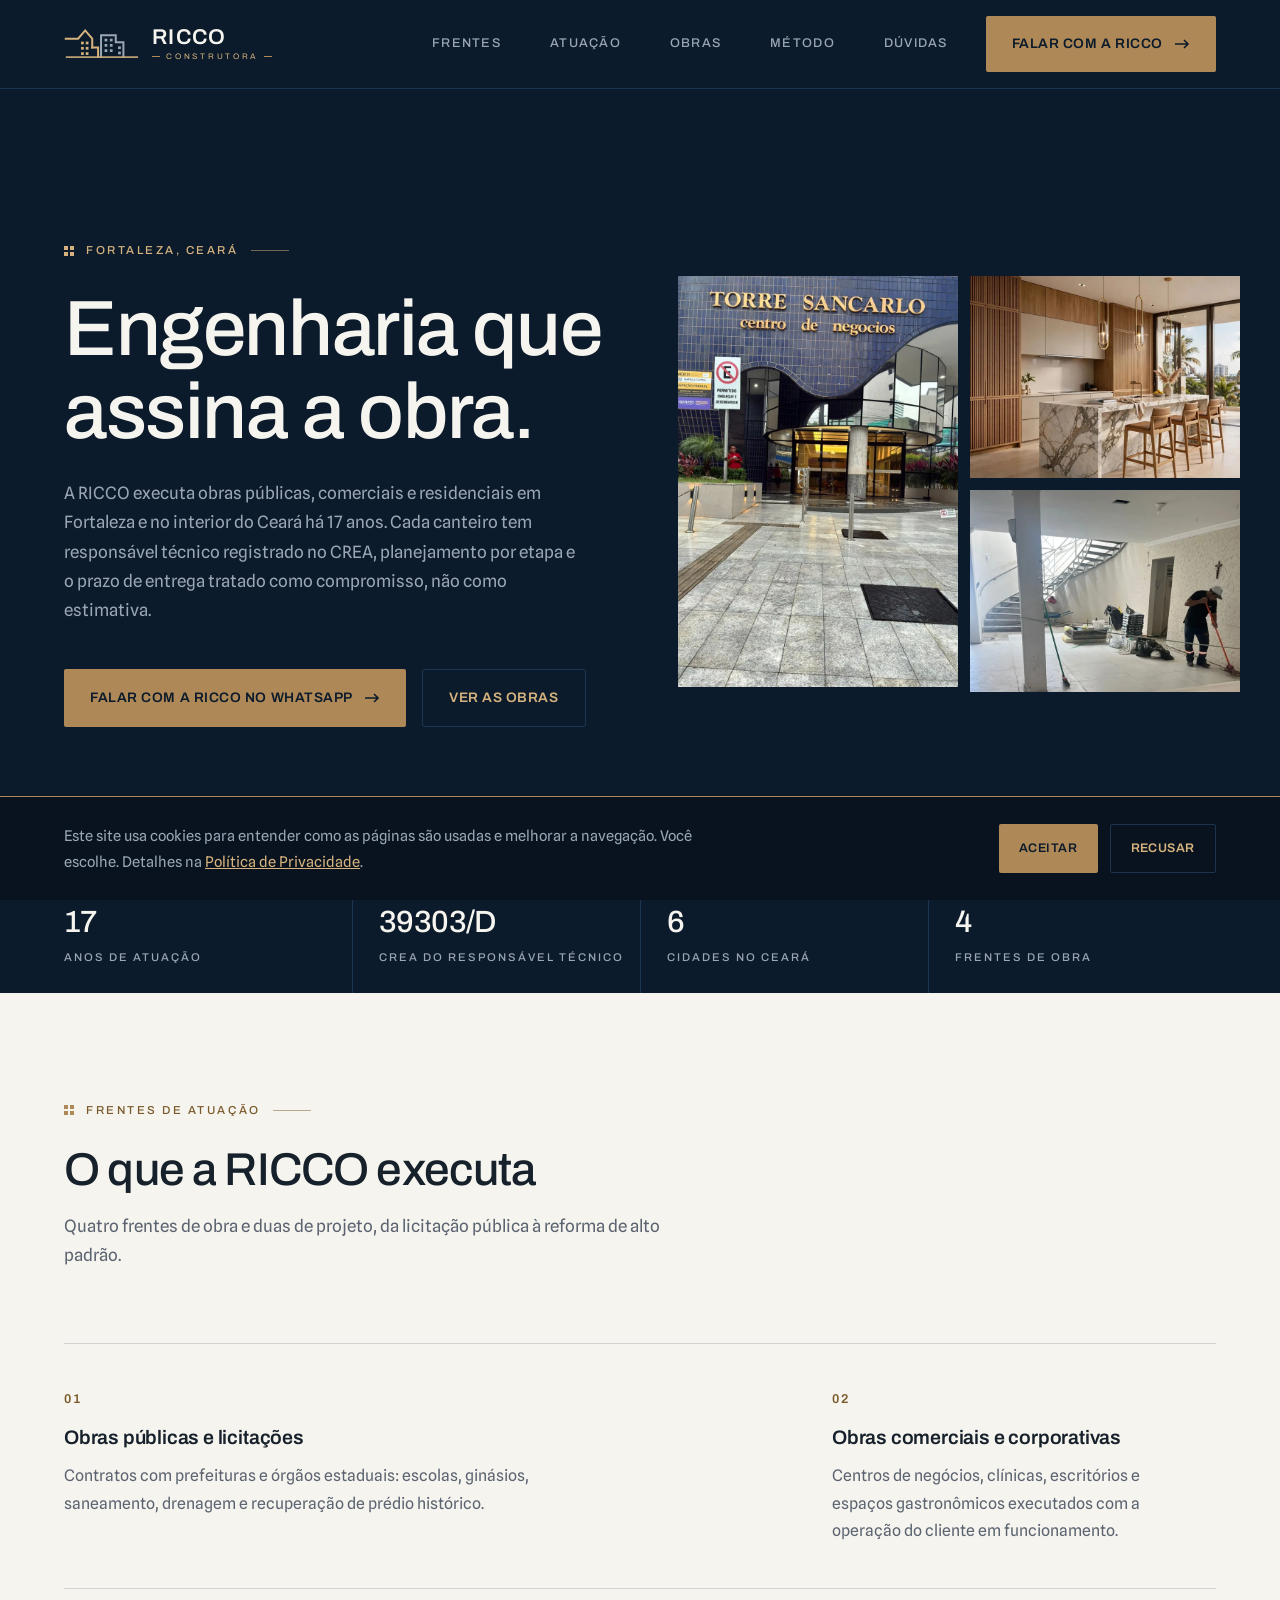
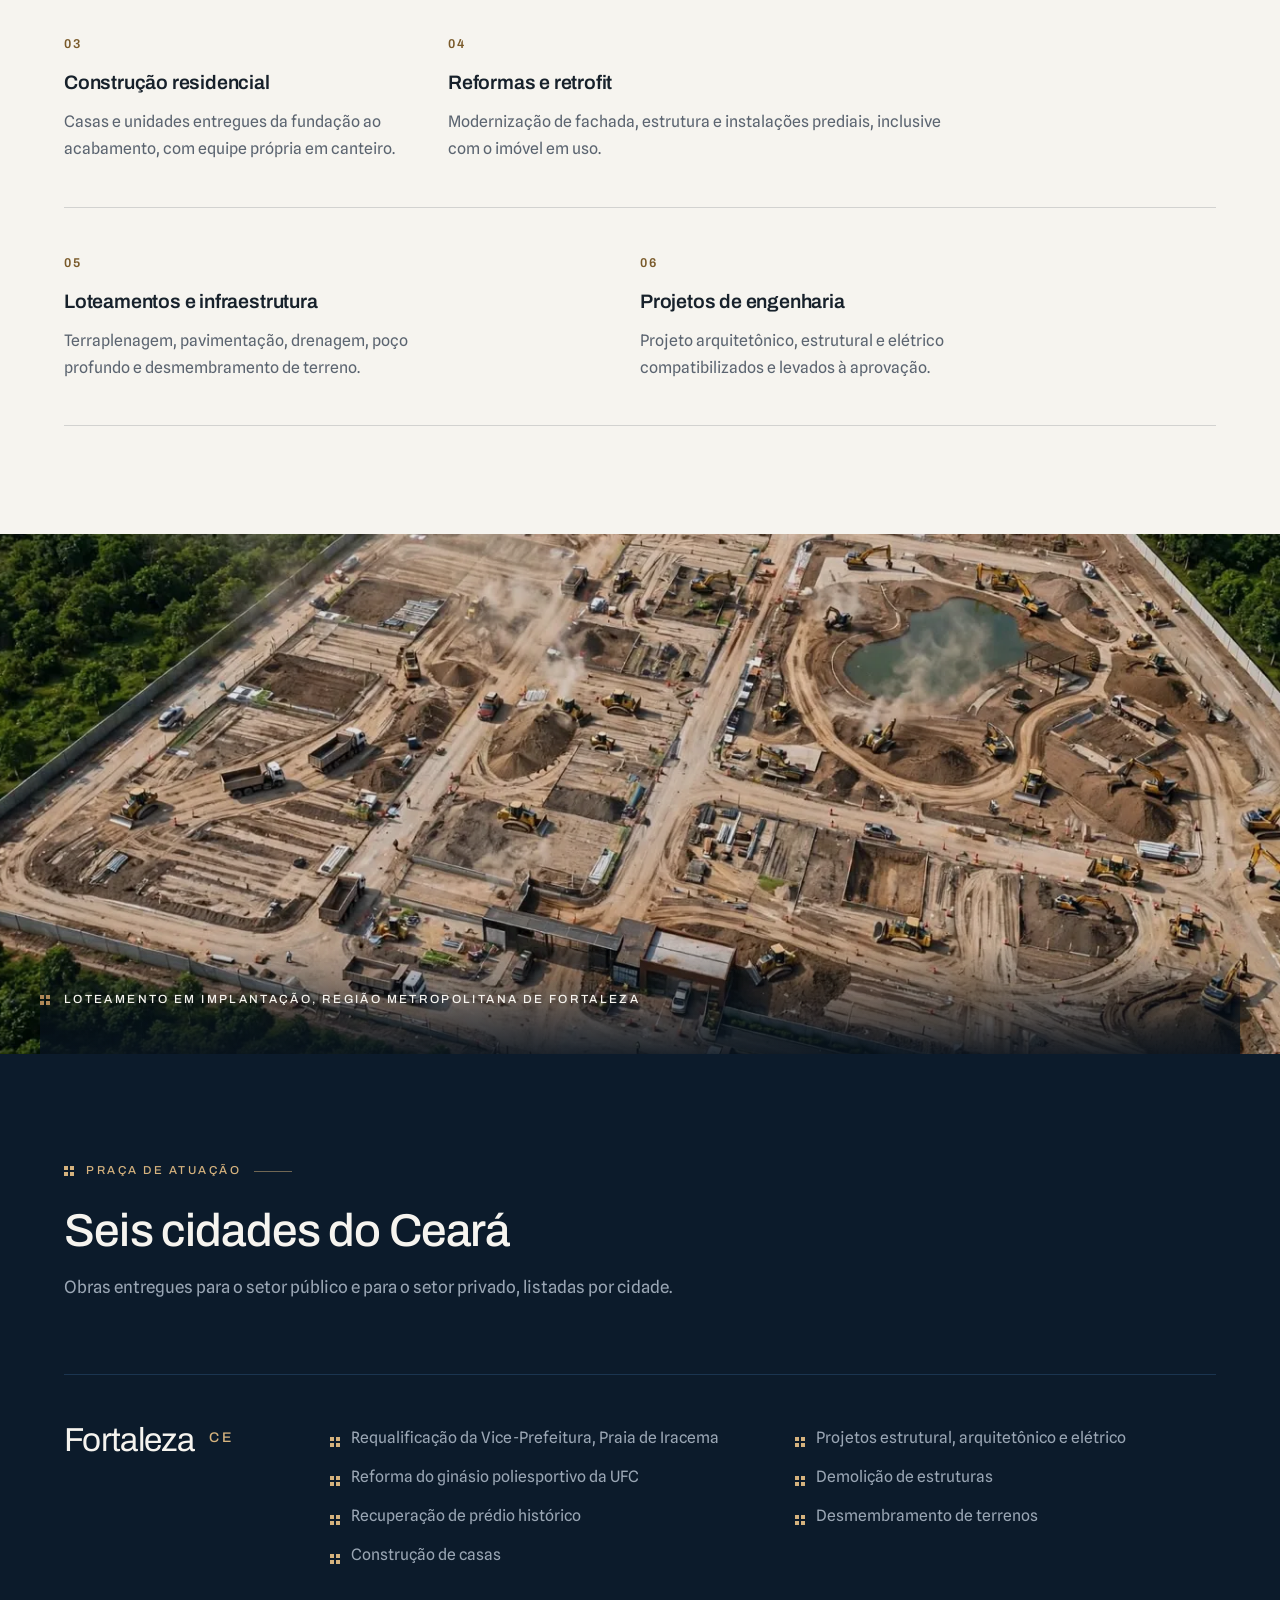
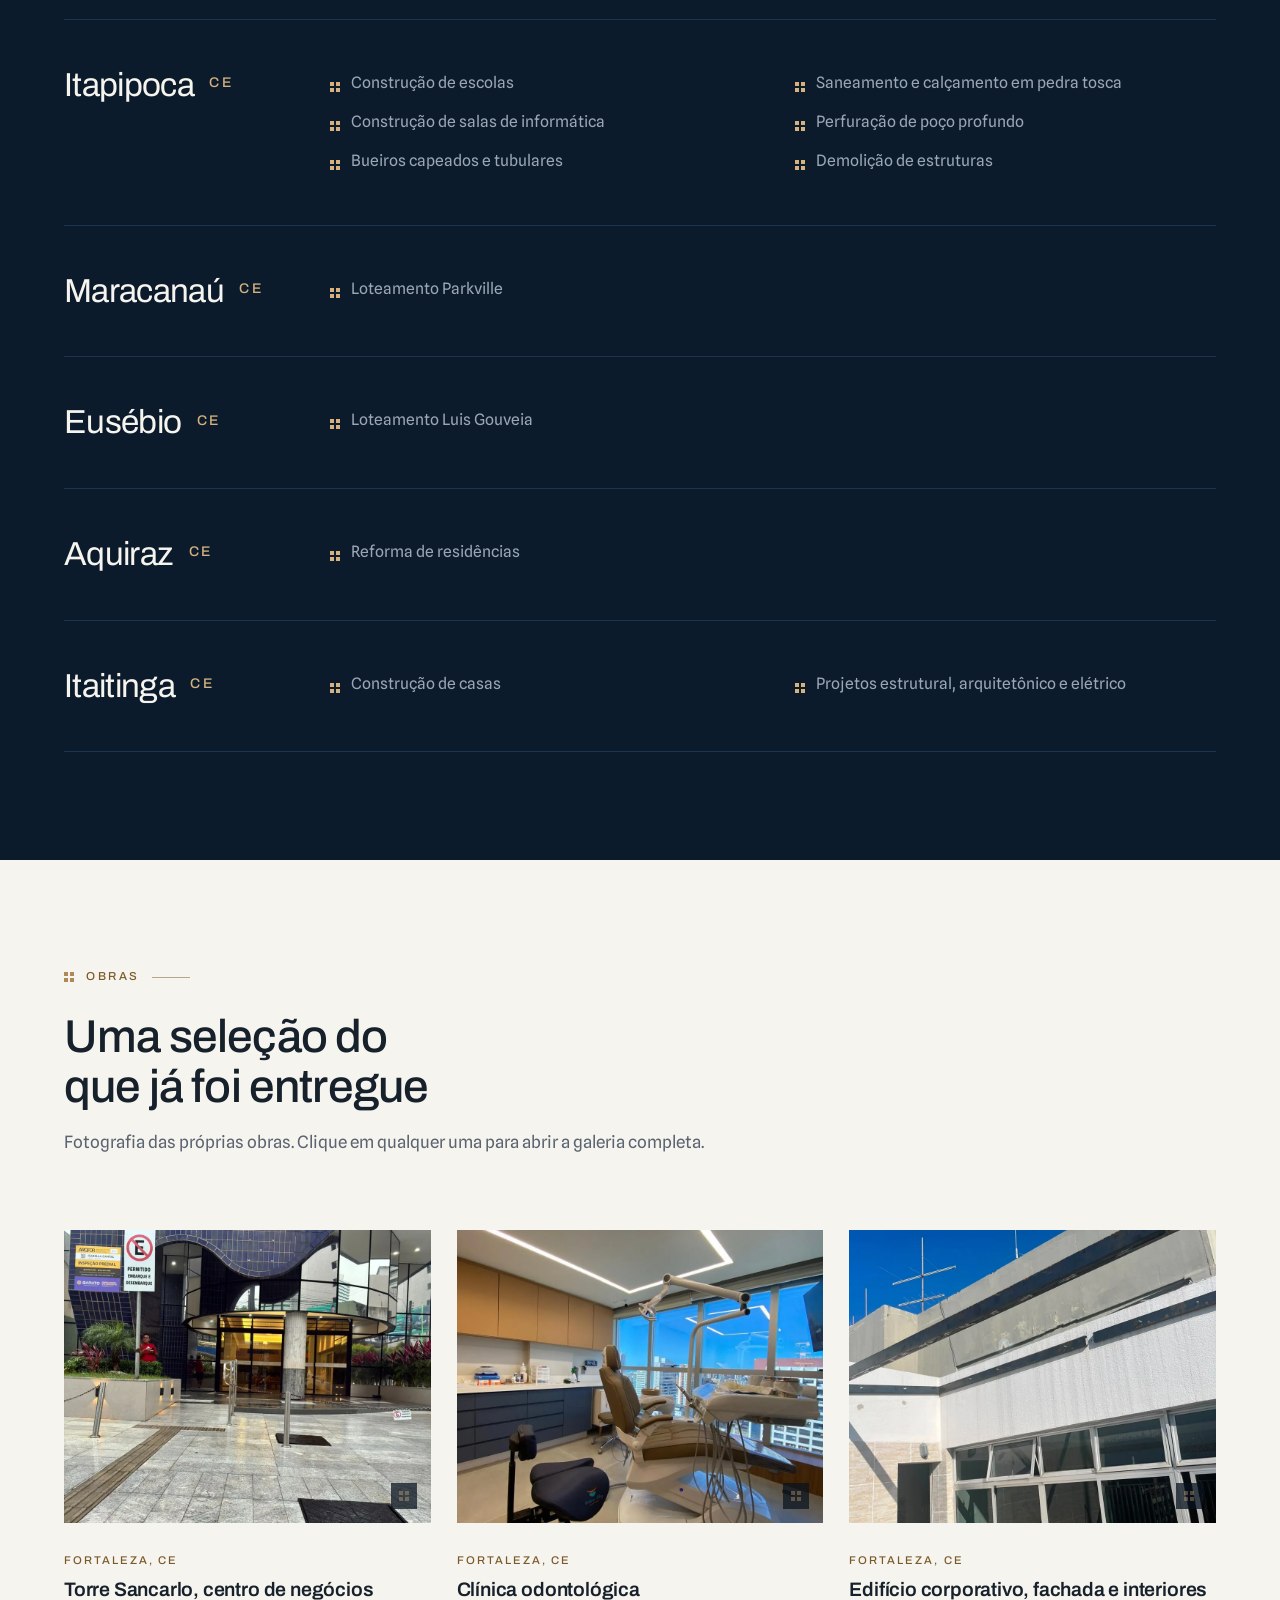
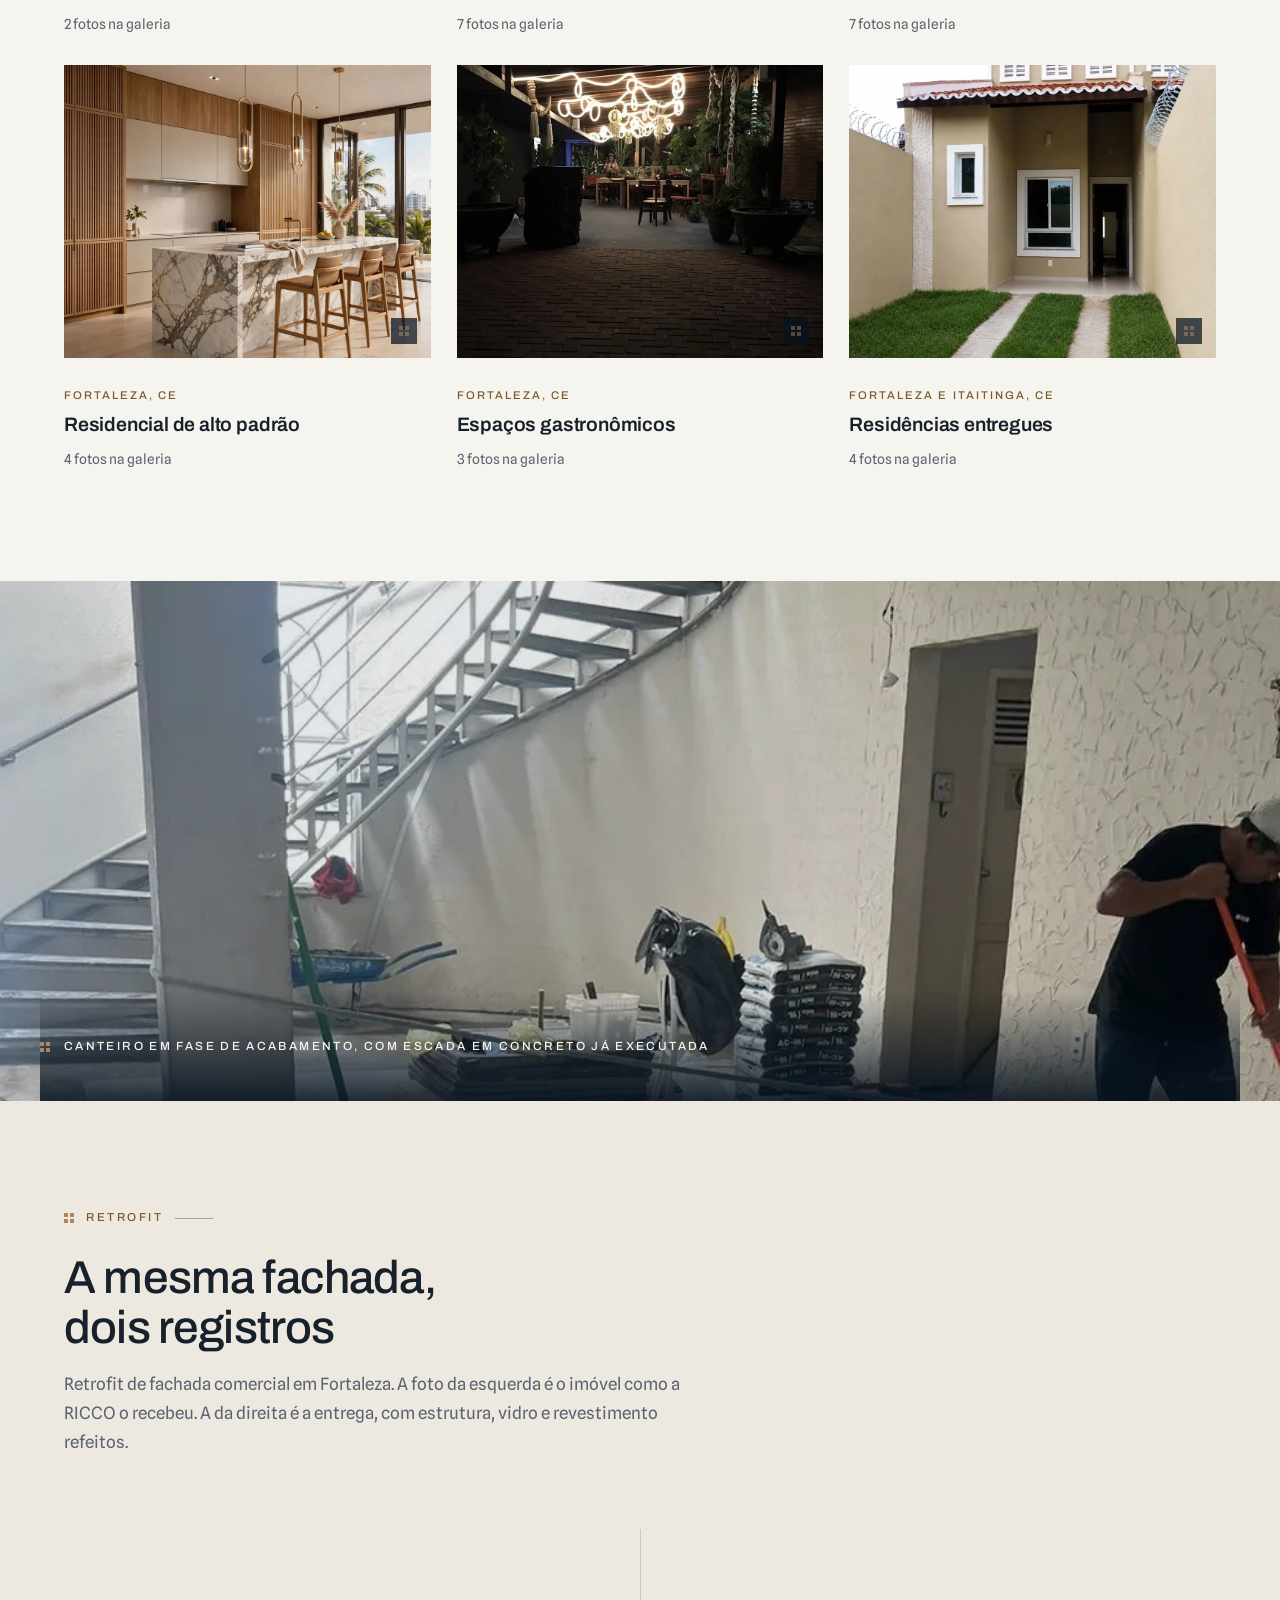
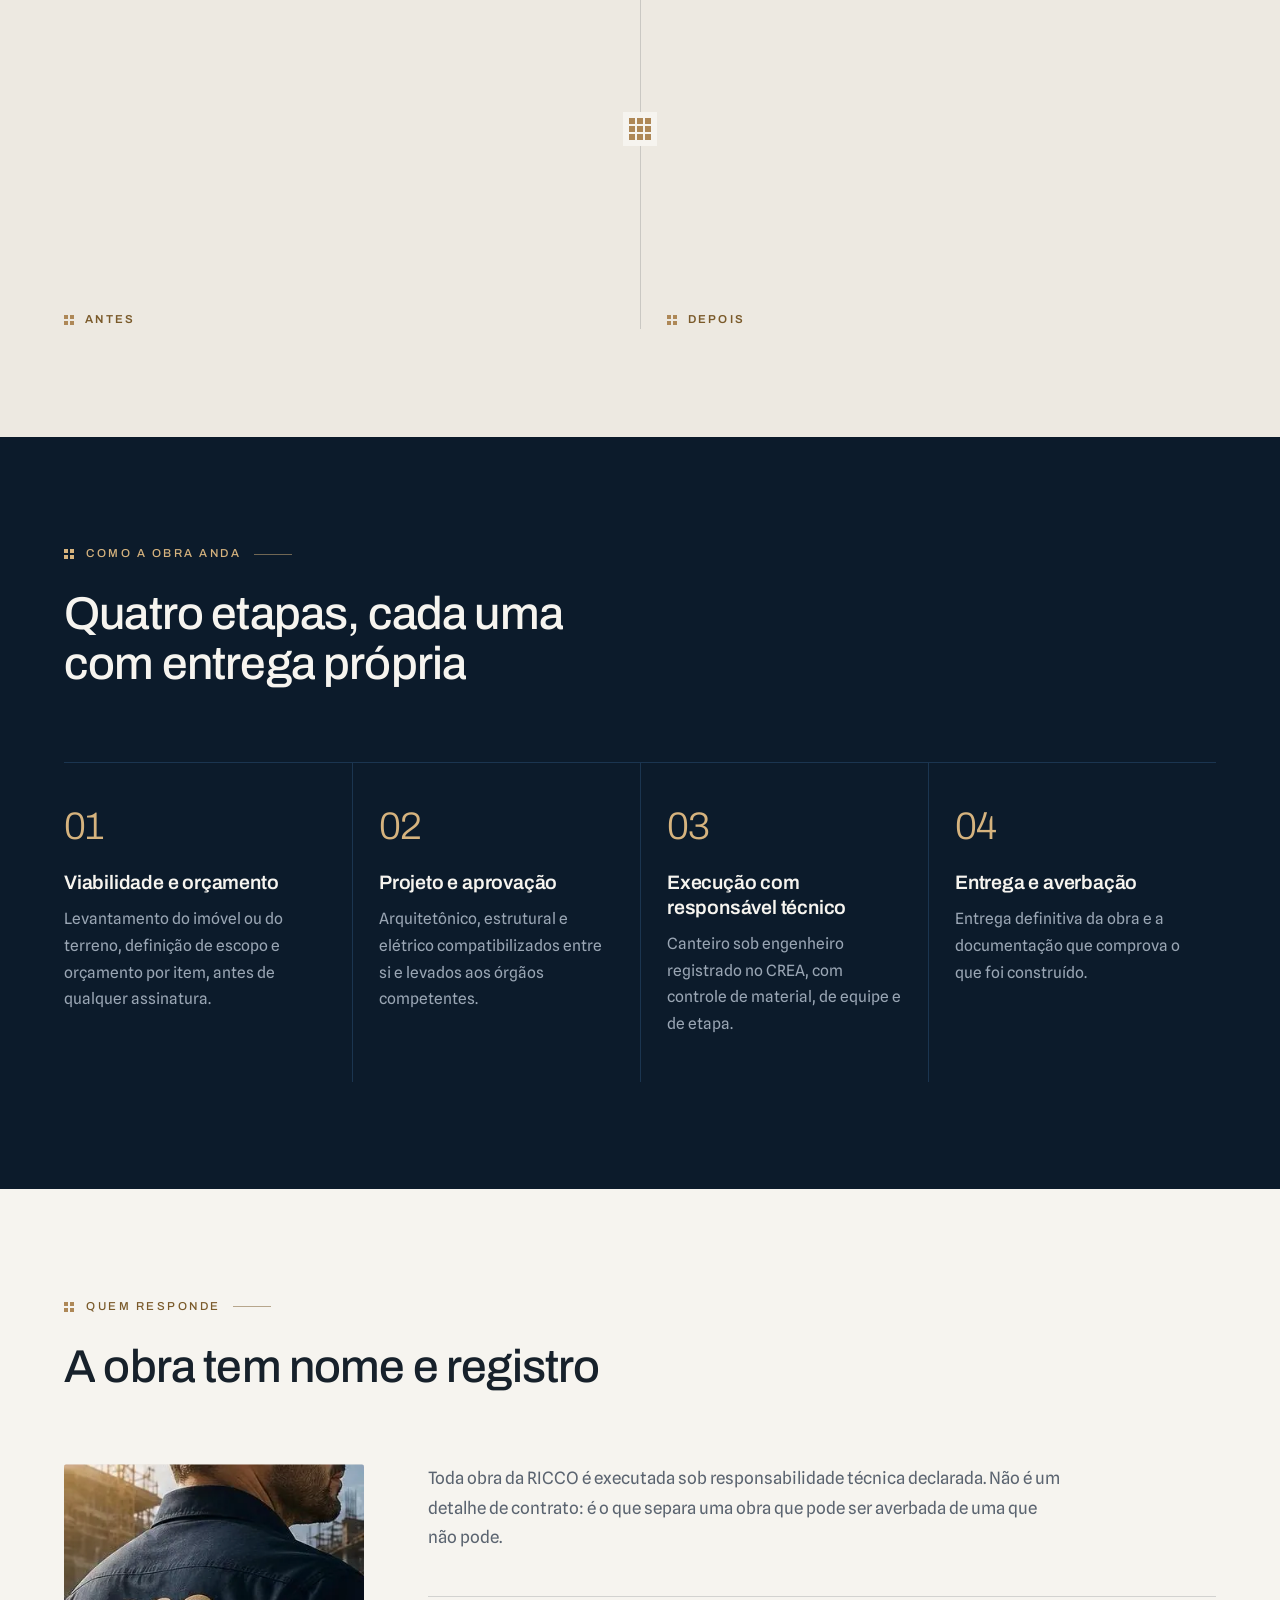
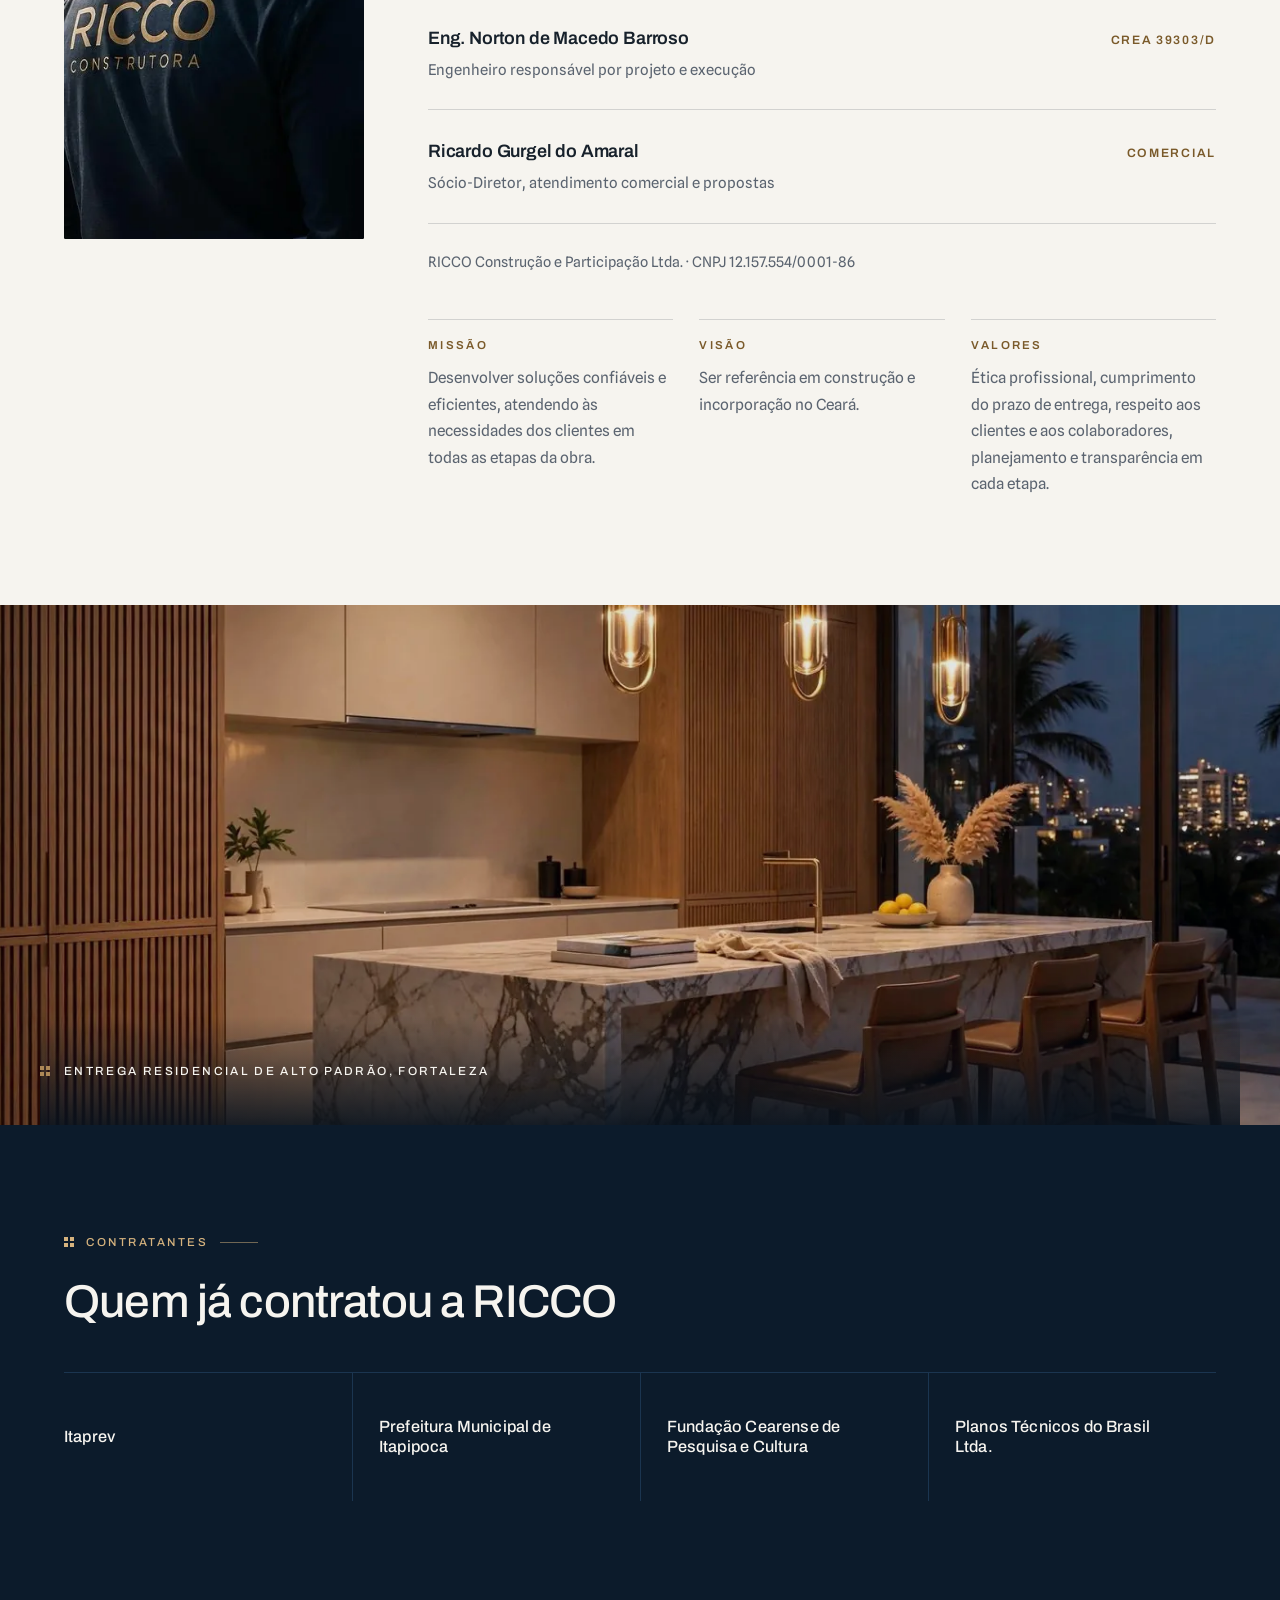
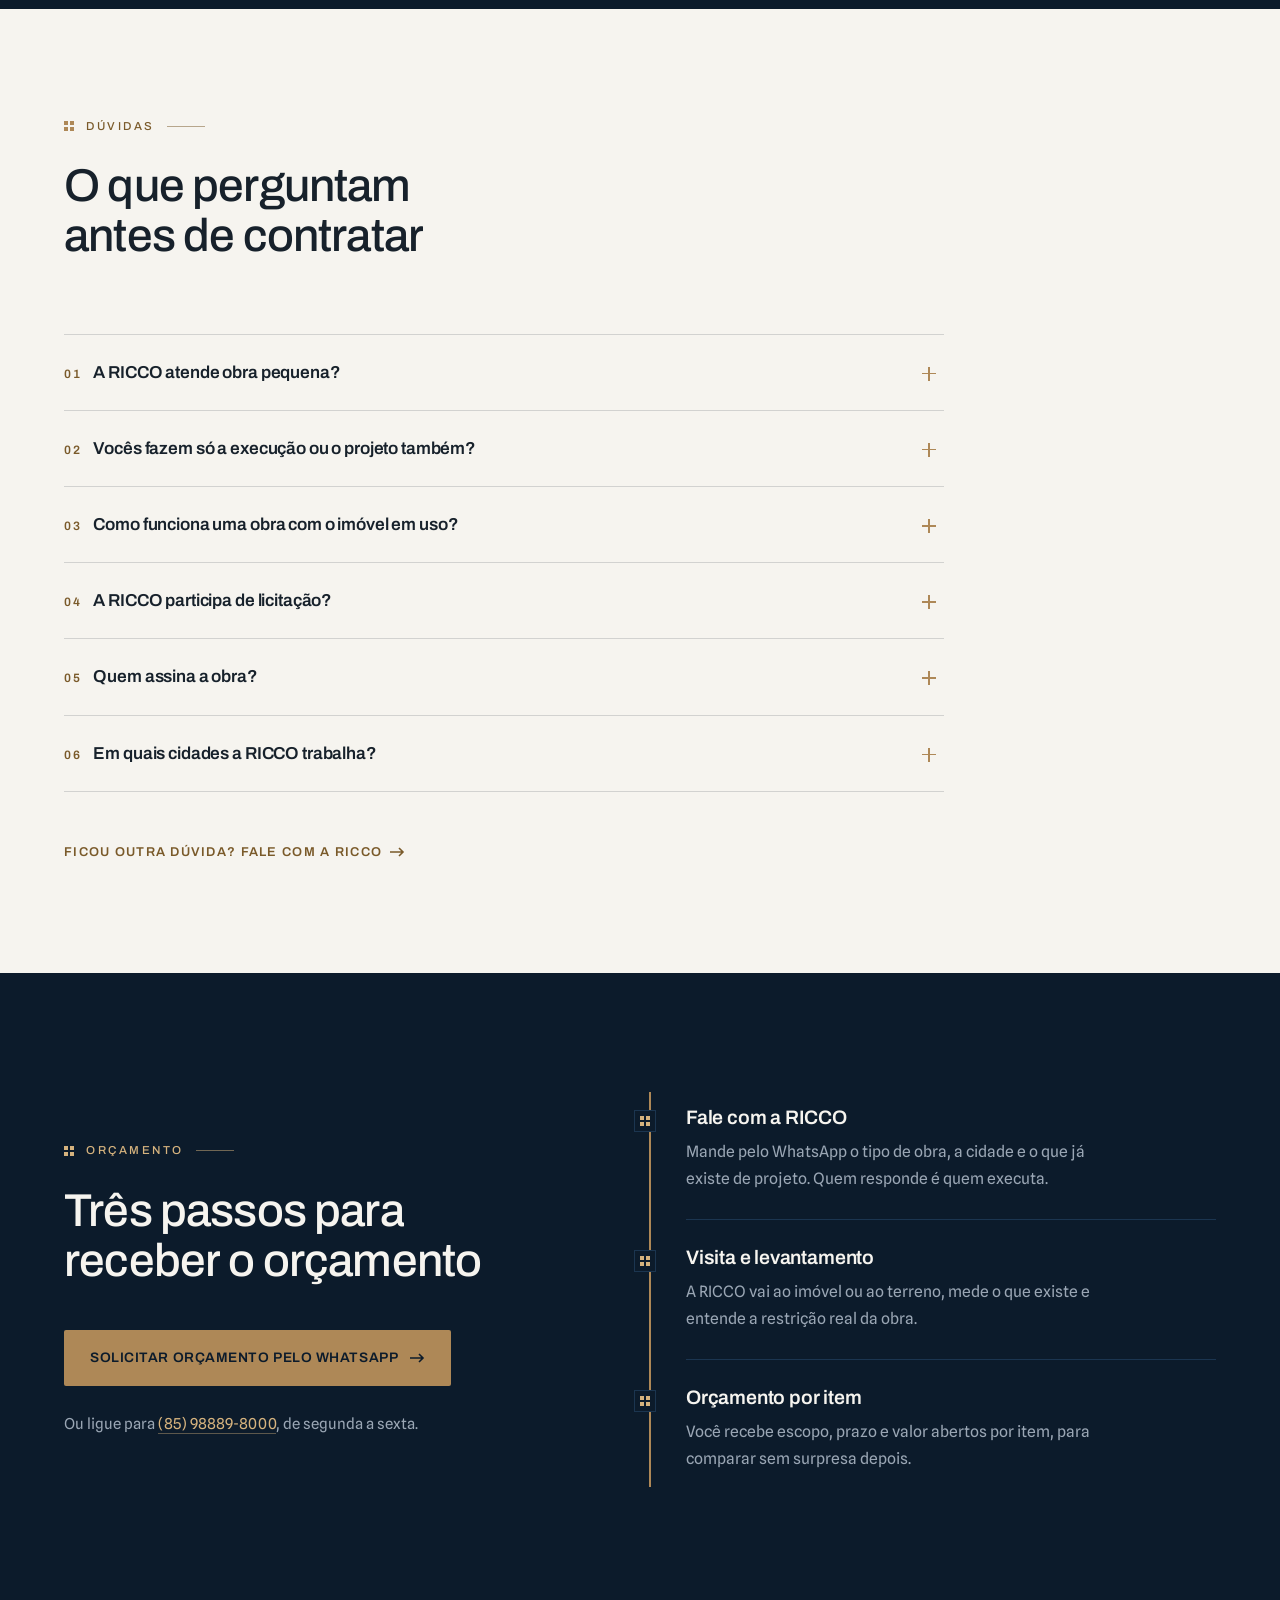
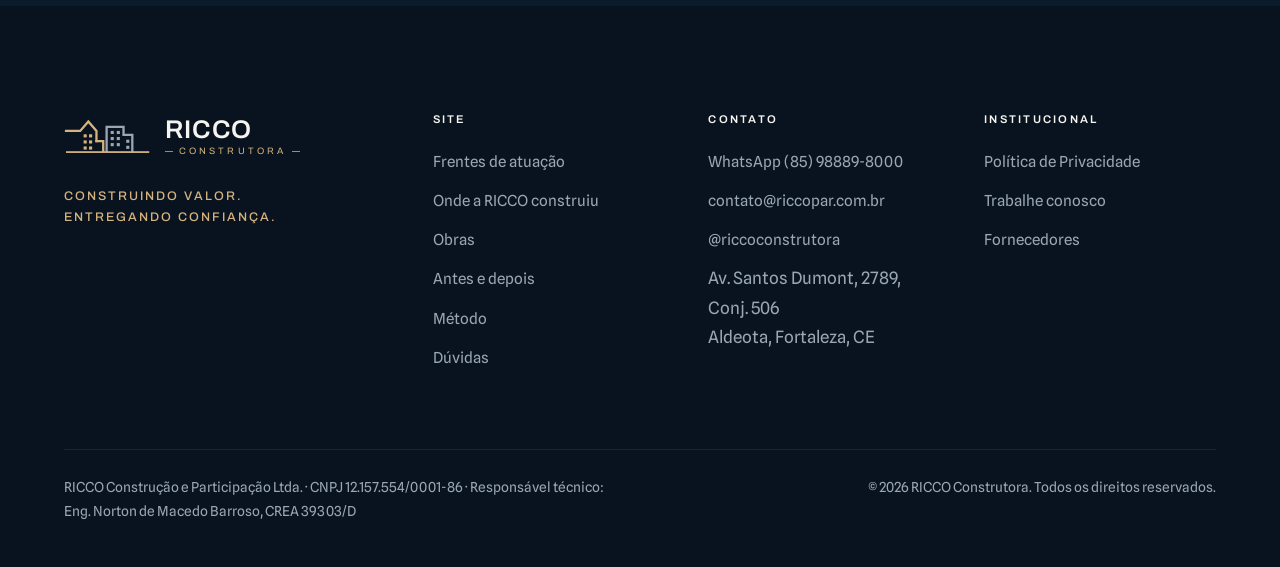
==== deploy-vercel/index.html @ a436b9d2 "Site da RICCO Construtora: pastas de deploy para Vercel e public_html Site institucional estatico (H" ====
<!DOCTYPE html>
<html lang="pt-BR">
<head>
<meta charset="utf-8">
<meta name="viewport" content="width=device-width, initial-scale=1">
<title>RICCO Construtora | Engenharia, obras e reformas em Fortaleza, CE</title>
<meta name="description" content="A RICCO Construtora executa obras públicas, comerciais e residenciais em Fortaleza e no interior do Ceará há 17 anos, com responsável técnico registrado no CREA em cada canteiro.">
<meta name="author" content="RICCO Construtora">
<meta name="theme-color" content="#0C1B2B">
<link rel="canonical" href="https://riccopar.com.br/">
<meta property="og:type" content="website">
<meta property="og:locale" content="pt_BR">
<meta property="og:site_name" content="RICCO Construtora">
<meta property="og:title" content="RICCO Construtora | Engenharia, obras e reformas em Fortaleza, CE">
<meta property="og:description" content="Obras públicas, comerciais e residenciais em Fortaleza e no interior do Ceará. Responsável técnico registrado no CREA em cada canteiro.">
<meta property="og:image" content="https://riccopar.com.br/assets/img/bands/loteamento.webp">
<meta property="og:url" content="https://riccopar.com.br/">

<link rel="icon" href="assets/logos/favicon.svg" type="image/svg+xml">
<link rel="preconnect" href="https://fonts.googleapis.com">
<link rel="preconnect" href="https://fonts.gstatic.com" crossorigin>
<link href="https://fonts.googleapis.com/css2?family=Archivo:wght@300;400;500;600&family=Spline+Sans:wght@400;500;600&display=swap" rel="stylesheet">
<link rel="preload" as="image" href="assets/img/hero/tri-1.webp">
<link rel="stylesheet" href="css/styles.css">
<script>document.documentElement.setAttribute('data-motion','on')</script>

<script type="application/ld+json">
{
  "@context":"https://schema.org",
  "@type":"GeneralContractor",
  "name":"RICCO Construtora",
  "legalName":"RICCO Construção e Participação Ltda.",
  "taxID":"12.157.554/0001-86",
  "url":"https://riccopar.com.br/",
  "telephone":"+5585988898000",
  "email":"contato@riccopar.com.br",
  "slogan":"Construindo valor. Entregando confiança.",
  "address":{
    "@type":"PostalAddress",
    "streetAddress":"Av. Santos Dumont, 2789, Conj. 506, Aldeota",
    "addressLocality":"Fortaleza",
    "addressRegion":"CE",
    "addressCountry":"BR"
  },
  "areaServed":["Fortaleza","Itapipoca","Aquiraz","Maracanaú","Eusébio","Itaitinga"],
  "sameAs":["https://www.instagram.com/riccoconstrutora"]
}
</script>
</head>
<body>

<!-- Loader: animação CSS pura, some sozinho mesmo com o JS fora do ar -->
<div class="loader" aria-hidden="true">
  <span class="mj mj-lg"><i></i><i></i><i></i><i></i></span>
</div>

<a class="skip" href="#conteudo">Ir para o conteúdo</a>

<header class="site-header" data-solid="false" data-hidden="false">
  <div class="container hd-inner">
    <a class="brand" href="#conteudo" aria-label="RICCO Construtora, página inicial">
      <svg viewBox="0 0 128 68" role="img" aria-hidden="true" focusable="false">
        <g fill="none" stroke="#D6B37E" stroke-width="3.4" stroke-linecap="square">
          <path d="M3 25 H24 L36 11 L48 25 V40"/>
          <path d="M48 40 H58 V55"/>
        </g>
        <g fill="#D6B37E">
          <rect x="29" y="30" width="4.6" height="4.6"/><rect x="37" y="30" width="4.6" height="4.6"/>
          <rect x="29" y="39" width="4.6" height="4.6"/><rect x="37" y="39" width="4.6" height="4.6"/>
          <rect x="29" y="48" width="4.6" height="4.6"/><rect x="37" y="48" width="4.6" height="4.6"/>
        </g>
        <g fill="none" stroke="#9AA6B4" stroke-width="3.4" stroke-linecap="square">
          <path d="M63 55 V19 H88 V31 H101 V55"/>
        </g>
        <g fill="#9AA6B4">
          <rect x="69" y="25" width="4.6" height="4.6"/><rect x="78" y="25" width="4.6" height="4.6"/>
          <rect x="69" y="34" width="4.6" height="4.6"/><rect x="78" y="34" width="4.6" height="4.6"/>
          <rect x="69" y="43" width="4.6" height="4.6"/><rect x="78" y="43" width="4.6" height="4.6"/>
          <rect x="92" y="38" width="4.6" height="4.6"/><rect x="92" y="47" width="4.6" height="4.6"/>
        </g>
        <rect x="3" y="55" width="123" height="2.6" fill="#D6B37E"/>
      </svg>
      <span class="brand-word">
        <b>RICCO</b>
        <span class="brand-sub"><i></i>Construtora<i></i></span>
      </span>
    </a>

    <nav class="nav" aria-label="Navegação principal">
      <ul class="nav-list">
        <li><a href="#frentes"><span class="mj"><i></i><i></i><i></i><i></i></span>Frentes</a></li>
        <li><a href="#onde"><span class="mj"><i></i><i></i><i></i><i></i></span>Atuação</a></li>
        <li><a href="#obras"><span class="mj"><i></i><i></i><i></i><i></i></span>Obras</a></li>
        <li><a href="#metodo"><span class="mj"><i></i><i></i><i></i><i></i></span>Método</a></li>
        <li><a href="#duvidas"><span class="mj"><i></i><i></i><i></i><i></i></span>Dúvidas</a></li>
      </ul>
      <a class="btn" data-wa-btn="header" href="https://wa.me/5585988898000">
        Falar com a RICCO
        <svg class="arw" width="15" height="10" viewBox="0 0 15 10" fill="none" aria-hidden="true"><path d="M0 5h13M9 1l4 4-4 4" stroke="currentColor" stroke-width="1.6"/></svg>
      </a>
      <button class="burger" type="button" aria-expanded="false" aria-controls="menu-mobile" aria-label="Abrir menu">
        <span></span><span></span><span></span>
      </button>
    </nav>
  </div>
  <span class="progress" data-progress aria-hidden="true"></span>
</header>

<div class="scrim" aria-hidden="true"></div>
<nav class="drawer" id="menu-mobile" aria-label="Navegação em telas pequenas">
  <a href="#frentes"><span class="mj"><i></i><i></i><i></i><i></i></span>Frentes de atuação</a>
  <a href="#onde"><span class="mj"><i></i><i></i><i></i><i></i></span>Onde a RICCO construiu</a>
  <a href="#obras"><span class="mj"><i></i><i></i><i></i><i></i></span>Obras</a>
  <a href="#retrofit"><span class="mj"><i></i><i></i><i></i><i></i></span>Antes e depois</a>
  <a href="#metodo"><span class="mj"><i></i><i></i><i></i><i></i></span>Método</a>
  <a href="#responsabilidade"><span class="mj"><i></i><i></i><i></i><i></i></span>Responsabilidade técnica</a>
  <a href="#duvidas"><span class="mj"><i></i><i></i><i></i><i></i></span>Dúvidas</a>
  <a class="btn" data-wa-btn="header" href="https://wa.me/5585988898000">Falar com a RICCO</a>
</nav>

<main id="conteudo">

  <!-- ================================================================ HERO
       Tríptico escalonado. O texto fica sobre navy sólido, nunca sobre a
       foto: o contraste do h1 é 15,82:1 e não depende de véu. -->
  <section class="hero on-dark" data-bg="dark" aria-labelledby="hero-h">
    <div class="hero-wrap">
      <div class="hero-copy">
        <p class="eyebrow" data-reveal="soft">
          <span class="mj"><i></i><i></i><i></i><i></i></span>
          Fortaleza, Ceará
          <span class="rule"></span>
        </p>
        <div data-reveal="soft">
          <h1 id="hero-h">Engenharia que assina a obra.</h1>
        </div>
        <p class="lede" data-reveal>A RICCO executa obras públicas, comerciais e residenciais em Fortaleza e no interior do Ceará há 17 anos. Cada canteiro tem responsável técnico registrado no CREA, planejamento por etapa e o prazo de entrega tratado como compromisso, não como estimativa.</p>
        <div class="hero-cta" data-reveal>
          <a class="btn" data-wa-btn="hero" href="https://wa.me/5585988898000">
            Falar com a RICCO no WhatsApp
            <svg class="arw" width="15" height="10" viewBox="0 0 15 10" fill="none" aria-hidden="true"><path d="M0 5h13M9 1l4 4-4 4" stroke="currentColor" stroke-width="1.6"/></svg>
          </a>
          <a class="btn btn-ghost" href="#obras">Ver as obras</a>
        </div>
      </div>

      <div class="hero-art">
        <figure class="f1" data-reveal="mask">
          <img src="assets/img/hero/tri-1.webp" width="760" height="1116" alt="Entrada da Torre Sancarlo, centro de negócios executado pela RICCO em Fortaleza, com fachada curva em pastilha azul." fetchpriority="high" decoding="async">
        </figure>
        <figure class="f-mob" data-reveal="fig">
          <img src="assets/img/hero/hero-mobile.webp" width="1100" height="619" alt="Fachada da Torre Sancarlo, centro de negócios executado pela RICCO em Fortaleza." decoding="async">
        </figure>
        <figure class="f2" data-reveal="fig">
          <img src="assets/img/hero/tri-2.webp" width="760" height="570" alt="Cozinha residencial de alto padrão entregue pela RICCO, com ilha em mármore, marcenaria ripada e vista para a cidade." loading="lazy" decoding="async">
        </figure>
        <figure class="f3" data-reveal="fig">
          <img src="assets/img/hero/tri-3.webp" width="760" height="570" alt="Canteiro em execução com escada helicoidal em concreto e equipe da RICCO em serviço de limpeza de obra." loading="lazy" decoding="async">
        </figure>
      </div>
    </div>

    <!-- Régua de credenciais: só o que é verificável no material do cliente -->
    <div class="creds on-dark">
      <div class="container">
        <ul>
          <li><b><span data-count="17">17</span></b><span class="lbl">Anos de atuação</span></li>
          <li><b>39303/D</b><span class="lbl">CREA do responsável técnico</span></li>
          <li><b><span data-count="6">6</span></b><span class="lbl">Cidades no Ceará</span></li>
          <li><b><span data-count="4">4</span></b><span class="lbl">Frentes de obra</span></li>
        </ul>
      </div>
    </div>
  </section>

  <!-- ==================================================== FRENTES DE ATUAÇÃO
       Numeral no lugar de ícone de biblioteca, larguras desiguais, sem card. -->
  <section class="chapter paper" id="frentes" aria-labelledby="frentes-h">
    <div class="container">
      <div class="sec-head">
        <p class="eyebrow" data-reveal="soft">
          <span class="mj"><i></i><i></i><i></i><i></i></span>
          Frentes de atuação
          <span class="rule"></span>
        </p>
        <div data-reveal="soft"><h2 id="frentes-h">O que a RICCO executa</h2></div>
        <p class="lede" data-reveal>Quatro frentes de obra e duas de projeto, da licitação pública à reforma de alto padrão.</p>
      </div>

      <div class="frentes-grid">
        <article class="frente" data-reveal>
          <span class="grow" aria-hidden="true"></span>
          <span class="frente-num">01</span>
          <h3>Obras públicas e licitações</h3>
          <p>Contratos com prefeituras e órgãos estaduais: escolas, ginásios, saneamento, drenagem e recuperação de prédio histórico.</p>
        </article>
        <article class="frente" data-reveal>
          <span class="grow" aria-hidden="true"></span>
          <span class="frente-num">02</span>
          <h3>Obras comerciais e corporativas</h3>
          <p>Centros de negócios, clínicas, escritórios e espaços gastronômicos executados com a operação do cliente em funcionamento.</p>
        </article>
        <article class="frente" data-reveal>
          <span class="grow" aria-hidden="true"></span>
          <span class="frente-num">03</span>
          <h3>Construção residencial</h3>
          <p>Casas e unidades entregues da fundação ao acabamento, com equipe própria em canteiro.</p>
        </article>
        <article class="frente" data-reveal>
          <span class="grow" aria-hidden="true"></span>
          <span class="frente-num">04</span>
          <h3>Reformas e retrofit</h3>
          <p>Modernização de fachada, estrutura e instalações prediais, inclusive com o imóvel em uso.</p>
        </article>
        <article class="frente" data-reveal>
          <span class="grow" aria-hidden="true"></span>
          <span class="frente-num">05</span>
          <h3>Loteamentos e infraestrutura</h3>
          <p>Terraplenagem, pavimentação, drenagem, poço profundo e desmembramento de terreno.</p>
        </article>
        <article class="frente" data-reveal>
          <span class="grow" aria-hidden="true"></span>
          <span class="frente-num">06</span>
          <h3>Projetos de engenharia</h3>
          <p>Projeto arquitetônico, estrutural e elétrico compatibilizados e levados à aprovação.</p>
        </article>
      </div>
    </div>
  </section>

  <!-- FAIXA 1 -->
  <section class="band" data-parallax aria-label="Loteamento em implantação executado pela RICCO">
    <div class="band-media" aria-hidden="true">
      <img src="assets/img/bands/loteamento.webp" width="1600" height="685" alt="" loading="lazy" decoding="async">
    </div>
    <div class="band-inner">
      <div class="container band-cap">
        <p class="txt" data-reveal="soft">
          <span class="mj"><i></i><i></i><i></i><i></i></span>
          Loteamento em implantação, Região Metropolitana de Fortaleza
        </p>
      </div>
    </div>
  </section>

  <!-- ====================================================== ONDE CONSTRUIU
       Prova de volume 100% tipográfica: o histórico real da empresa, por
       cidade, no lugar de um número de obras que o material não confirma. -->
  <section class="chapter dark on-dark" id="onde" aria-labelledby="onde-h">
    <div class="container">
      <div class="sec-head">
        <p class="eyebrow" data-reveal="soft">
          <span class="mj"><i></i><i></i><i></i><i></i></span>
          Praça de atuação
          <span class="rule"></span>
        </p>
        <div data-reveal="soft"><h2 id="onde-h">Seis cidades do Ceará</h2></div>
        <p class="lede" data-reveal>Obras entregues para o setor público e para o setor privado, listadas por cidade.</p>
      </div>

      <div class="cidades">
        <article class="cidade" data-reveal>
          <h3>Fortaleza <span class="uf">CE</span></h3>
          <ul>
            <li><span class="mj"><i></i><i></i><i></i><i></i></span>Requalificação da Vice-Prefeitura, Praia de Iracema</li>
            <li><span class="mj"><i></i><i></i><i></i><i></i></span>Reforma do ginásio poliesportivo da UFC</li>
            <li><span class="mj"><i></i><i></i><i></i><i></i></span>Recuperação de prédio histórico</li>
            <li><span class="mj"><i></i><i></i><i></i><i></i></span>Construção de casas</li>
            <li><span class="mj"><i></i><i></i><i></i><i></i></span>Projetos estrutural, arquitetônico e elétrico</li>
            <li><span class="mj"><i></i><i></i><i></i><i></i></span>Demolição de estruturas</li>
            <li><span class="mj"><i></i><i></i><i></i><i></i></span>Desmembramento de terrenos</li>
          </ul>
        </article>
        <article class="cidade" data-reveal>
          <h3>Itapipoca <span class="uf">CE</span></h3>
          <ul>
            <li><span class="mj"><i></i><i></i><i></i><i></i></span>Construção de escolas</li>
            <li><span class="mj"><i></i><i></i><i></i><i></i></span>Construção de salas de informática</li>
            <li><span class="mj"><i></i><i></i><i></i><i></i></span>Bueiros capeados e tubulares</li>
            <li><span class="mj"><i></i><i></i><i></i><i></i></span>Saneamento e calçamento em pedra tosca</li>
            <li><span class="mj"><i></i><i></i><i></i><i></i></span>Perfuração de poço profundo</li>
            <li><span class="mj"><i></i><i></i><i></i><i></i></span>Demolição de estruturas</li>
          </ul>
        </article>
        <article class="cidade" data-reveal>
          <h3>Maracanaú <span class="uf">CE</span></h3>
          <ul><li><span class="mj"><i></i><i></i><i></i><i></i></span>Loteamento Parkville</li></ul>
        </article>
        <article class="cidade" data-reveal>
          <h3>Eusébio <span class="uf">CE</span></h3>
          <ul><li><span class="mj"><i></i><i></i><i></i><i></i></span>Loteamento Luis Gouveia</li></ul>
        </article>
        <article class="cidade" data-reveal>
          <h3>Aquiraz <span class="uf">CE</span></h3>
          <ul><li><span class="mj"><i></i><i></i><i></i><i></i></span>Reforma de residências</li></ul>
        </article>
        <article class="cidade" data-reveal>
          <h3>Itaitinga <span class="uf">CE</span></h3>
          <ul>
            <li><span class="mj"><i></i><i></i><i></i><i></i></span>Construção de casas</li>
            <li><span class="mj"><i></i><i></i><i></i><i></i></span>Projetos estrutural, arquitetônico e elétrico</li>
          </ul>
        </article>
      </div>
    </div>
  </section>

  <!-- ============================================================== OBRAS -->
  <section class="chapter paper" id="obras" aria-labelledby="obras-h">
    <div class="container">
      <div class="sec-head">
        <p class="eyebrow" data-reveal="soft">
          <span class="mj"><i></i><i></i><i></i><i></i></span>
          Obras
          <span class="rule"></span>
        </p>
        <div data-reveal="soft"><h2 id="obras-h">Uma seleção do que já foi entregue</h2></div>
        <p class="lede" data-reveal>Fotografia das próprias obras. Clique em qualquer uma para abrir a galeria completa.</p>
      </div>

      <div class="obras-grid">
        <button class="obra" type="button" data-reveal="fig"
          data-title="Torre Sancarlo, centro de negócios"
          data-gallery="assets/img/portfolio/torre-sancarlo/01.webp|assets/img/portfolio/torre-sancarlo/02.webp">
          <figure>
            <img src="assets/img/portfolio/torre-sancarlo/capa.webp" width="1000" height="800" alt="Entrada da Torre Sancarlo, com fachada curva em pastilha azul e piso em granito." loading="lazy" decoding="async">
            <span class="corner mj" aria-hidden="true"><i></i><i></i><i></i><i></i></span>
          </figure>
          <div class="obra-body">
            <span class="grow" aria-hidden="true"></span>
            <span class="obra-over">Fortaleza, CE</span>
            <h3>Torre Sancarlo, centro de negócios</h3>
            <span class="obra-count">2 fotos na galeria</span>
          </div>
        </button>

        <button class="obra" type="button" data-reveal="fig"
          data-title="Clínica odontológica"
          data-gallery="assets/img/portfolio/clinica-odontologica/01.webp|assets/img/portfolio/clinica-odontologica/02.webp|assets/img/portfolio/clinica-odontologica/03.webp|assets/img/portfolio/clinica-odontologica/04.webp|assets/img/portfolio/clinica-odontologica/05.webp|assets/img/portfolio/clinica-odontologica/06.webp|assets/img/portfolio/clinica-odontologica/07.webp">
          <figure>
            <img src="assets/img/portfolio/clinica-odontologica/capa.webp" width="960" height="768" alt="Consultório odontológico entregue pela RICCO, com marcenaria sob medida, iluminação linear e vista para o mar." loading="lazy" decoding="async">
            <span class="corner mj" aria-hidden="true"><i></i><i></i><i></i><i></i></span>
          </figure>
          <div class="obra-body">
            <span class="grow" aria-hidden="true"></span>
            <span class="obra-over">Fortaleza, CE</span>
            <h3>Clínica odontológica</h3>
            <span class="obra-count">7 fotos na galeria</span>
          </div>
        </button>

        <button class="obra" type="button" data-reveal="fig"
          data-title="Edifício corporativo, fachada e interiores"
          data-gallery="assets/img/portfolio/edificio-corporativo/01.webp|assets/img/portfolio/edificio-corporativo/02.webp|assets/img/portfolio/edificio-corporativo/03.webp|assets/img/portfolio/edificio-corporativo/04.webp|assets/img/portfolio/edificio-corporativo/05.webp|assets/img/portfolio/edificio-corporativo/06.webp|assets/img/portfolio/edificio-corporativo/07.webp">
          <figure>
            <img src="assets/img/portfolio/edificio-corporativo/capa.webp" width="1000" height="800" alt="Fachada de edifício corporativo com brises horizontais e caixilharia em alumínio, executada pela RICCO." loading="lazy" decoding="async">
            <span class="corner mj" aria-hidden="true"><i></i><i></i><i></i><i></i></span>
          </figure>
          <div class="obra-body">
            <span class="grow" aria-hidden="true"></span>
            <span class="obra-over">Fortaleza, CE</span>
            <h3>Edifício corporativo, fachada e interiores</h3>
            <span class="obra-count">7 fotos na galeria</span>
          </div>
        </button>

        <button class="obra" type="button" data-reveal="fig"
          data-title="Residencial de alto padrão"
          data-gallery="assets/img/portfolio/residencial-alto-padrao/01.webp|assets/img/portfolio/residencial-alto-padrao/02.webp|assets/img/portfolio/residencial-alto-padrao/03.webp|assets/img/portfolio/residencial-alto-padrao/04.webp">
          <figure>
            <img src="assets/img/portfolio/residencial-alto-padrao/capa.webp" width="1000" height="800" alt="Cozinha residencial de alto padrão com ilha em mármore, banquetas de madeira e pendentes sobre a bancada." loading="lazy" decoding="async">
            <span class="corner mj" aria-hidden="true"><i></i><i></i><i></i><i></i></span>
          </figure>
          <div class="obra-body">
            <span class="grow" aria-hidden="true"></span>
            <span class="obra-over">Fortaleza, CE</span>
            <h3>Residencial de alto padrão</h3>
            <span class="obra-count">4 fotos na galeria</span>
          </div>
        </button>

        <button class="obra" type="button" data-reveal="fig"
          data-title="Espaços gastronômicos"
          data-gallery="assets/img/portfolio/espacos-gastronomicos/01.webp|assets/img/portfolio/espacos-gastronomicos/02.webp|assets/img/portfolio/espacos-gastronomicos/03.webp">
          <figure>
            <img src="assets/img/portfolio/espacos-gastronomicos/capa.webp" width="1000" height="800" alt="Área externa de restaurante com piso em tijolo aparente, luminárias decorativas suspensas e paisagismo." loading="lazy" decoding="async">
            <span class="corner mj" aria-hidden="true"><i></i><i></i><i></i><i></i></span>
          </figure>
          <div class="obra-body">
            <span class="grow" aria-hidden="true"></span>
            <span class="obra-over">Fortaleza, CE</span>
            <h3>Espaços gastronômicos</h3>
            <span class="obra-count">3 fotos na galeria</span>
          </div>
        </button>

        <button class="obra" type="button" data-reveal="fig"
          data-title="Residências entregues"
          data-gallery="assets/img/portfolio/residencias-entregues/01.webp|assets/img/portfolio/residencias-entregues/02.webp|assets/img/portfolio/residencias-entregues/03.webp|assets/img/portfolio/residencias-entregues/04.webp">
          <figure>
            <img src="assets/img/portfolio/residencias-entregues/capa.webp" width="1000" height="800" alt="Fachada de residência entregue pela RICCO, com passeio em concreto, grama e esquadrias brancas." loading="lazy" decoding="async">
            <span class="corner mj" aria-hidden="true"><i></i><i></i><i></i><i></i></span>
          </figure>
          <div class="obra-body">
            <span class="grow" aria-hidden="true"></span>
            <span class="obra-over">Fortaleza e Itaitinga, CE</span>
            <h3>Residências entregues</h3>
            <span class="obra-count">4 fotos na galeria</span>
          </div>
        </button>
      </div>
    </div>
  </section>

  <!-- FAIXA 2 -->
  <section class="band" data-parallax aria-label="Canteiro da RICCO em fase de acabamento">
    <div class="band-media" aria-hidden="true">
      <img src="assets/img/bands/execucao.webp" width="1200" height="500" alt="" loading="lazy" decoding="async">
    </div>
    <div class="band-inner">
      <div class="container band-cap">
        <p class="txt" data-reveal="soft">
          <span class="mj"><i></i><i></i><i></i><i></i></span>
          Canteiro em fase de acabamento, com escada em concreto já executada
        </p>
      </div>
    </div>
  </section>

  <!-- =================================================== ANTES E DEPOIS
       Par real da MESMA fachada. A peça de criativo do cliente usava um
       "depois" em render; aqui as duas fotos são do imóvel. -->
  <section class="chapter paper-alt" id="retrofit" aria-labelledby="retrofit-h">
    <div class="container">
      <div class="sec-head">
        <p class="eyebrow" data-reveal="soft">
          <span class="mj"><i></i><i></i><i></i><i></i></span>
          Retrofit
          <span class="rule"></span>
        </p>
        <div data-reveal="soft"><h2 id="retrofit-h">A mesma fachada, dois registros</h2></div>
        <p class="lede" data-reveal>Retrofit de fachada comercial em Fortaleza. A foto da esquerda é o imóvel como a RICCO o recebeu. A da direita é a entrega, com estrutura, vidro e revestimento refeitos.</p>
      </div>

      <div class="diptico">
        <figure data-reveal="mask">
          <div class="ph"><img src="assets/img/split/antes.webp" width="1100" height="734" alt="Fachada antes da obra: alvenaria pintada, muro de pedra portuguesa, arbusto alto e cones na calçada." loading="lazy" decoding="async"></div>
          <figcaption><span class="mj"><i></i><i></i><i></i><i></i></span>Antes</figcaption>
        </figure>
        <div class="seam" aria-hidden="true">
          <span class="mj mj-3 mj-lg"><i></i><i></i><i></i><i></i><i></i><i></i><i></i><i></i><i></i></span>
        </div>
        <figure data-reveal="mask">
          <div class="ph"><img src="assets/img/split/depois.webp" width="1100" height="733" alt="A mesma fachada depois da obra: vitrine em vidro temperado, pilares e base revestidos em mármore e nova calçada." loading="lazy" decoding="async"></div>
          <figcaption><span class="mj"><i></i><i></i><i></i><i></i></span>Depois</figcaption>
        </figure>
      </div>
    </div>
  </section>

  <!-- ============================================================= MÉTODO -->
  <section class="chapter dark on-dark" id="metodo" aria-labelledby="metodo-h">
    <div class="container">
      <div class="sec-head">
        <p class="eyebrow" data-reveal="soft">
          <span class="mj"><i></i><i></i><i></i><i></i></span>
          Como a obra anda
          <span class="rule"></span>
        </p>
        <div data-reveal="soft"><h2 id="metodo-h">Quatro etapas, cada uma com entrega própria</h2></div>
      </div>

      <div class="metodo">
        <article class="etapa" data-reveal>
          <span class="num">01</span>
          <h3>Viabilidade e orçamento</h3>
          <p>Levantamento do imóvel ou do terreno, definição de escopo e orçamento por item, antes de qualquer assinatura.</p>
        </article>
        <article class="etapa" data-reveal>
          <span class="num">02</span>
          <h3>Projeto e aprovação</h3>
          <p>Arquitetônico, estrutural e elétrico compatibilizados entre si e levados aos órgãos competentes.</p>
        </article>
        <article class="etapa" data-reveal>
          <span class="num">03</span>
          <h3>Execução com responsável técnico</h3>
          <p>Canteiro sob engenheiro registrado no CREA, com controle de material, de equipe e de etapa.</p>
        </article>
        <article class="etapa" data-reveal>
          <span class="num">04</span>
          <h3>Entrega e averbação</h3>
          <p>Entrega definitiva da obra e a documentação que comprova o que foi construído.</p>
        </article>
      </div>
    </div>
  </section>

  <!-- ======================================== RESPONSABILIDADE TÉCNICA -->
  <section class="chapter paper" id="responsabilidade" aria-labelledby="resp-h">
    <div class="container">
      <div class="sec-head">
        <p class="eyebrow" data-reveal="soft">
          <span class="mj"><i></i><i></i><i></i><i></i></span>
          Quem responde
          <span class="rule"></span>
        </p>
        <div data-reveal="soft"><h2 id="resp-h">A obra tem nome e registro</h2></div>
      </div>

      <div class="resp">
        <figure class="resp-fig" data-reveal="mask">
          <img src="assets/img/split/equipe.webp" width="367" height="458" alt="Profissional da RICCO Construtora de uniforme e capacete, com o projeto sob o braço, em visita a canteiro." loading="lazy" decoding="async">
        </figure>

        <div data-reveal>
          <p class="lede" style="margin-top:0">Toda obra da RICCO é executada sob responsabilidade técnica declarada. Não é um detalhe de contrato: é o que separa uma obra que pode ser averbada de uma que não pode.</p>

          <ul class="pessoas">
            <li>
              <div>
                <span class="nome">Eng. Norton de Macedo Barroso</span>
                <span class="papel">Engenheiro responsável por projeto e execução</span>
              </div>
              <span class="reg">CREA 39303/D</span>
            </li>
            <li>
              <div>
                <span class="nome">Ricardo Gurgel do Amaral</span>
                <span class="papel">Sócio-Diretor, atendimento comercial e propostas</span>
              </div>
              <span class="reg">Comercial</span>
            </li>
          </ul>
          <p class="legal-line">RICCO Construção e Participação Ltda. · CNPJ 12.157.554/0001-86</p>

          <ul class="mvv">
            <li><b>Missão</b><p>Desenvolver soluções confiáveis e eficientes, atendendo às necessidades dos clientes em todas as etapas da obra.</p></li>
            <li><b>Visão</b><p>Ser referência em construção e incorporação no Ceará.</p></li>
            <li><b>Valores</b><p>Ética profissional, cumprimento do prazo de entrega, respeito aos clientes e aos colaboradores, planejamento e transparência em cada etapa.</p></li>
          </ul>
        </div>
      </div>
    </div>
  </section>

  <!-- FAIXA 3 -->
  <section class="band" data-parallax aria-label="Interior residencial de alto padrão entregue pela RICCO">
    <div class="band-media" aria-hidden="true">
      <img src="assets/img/bands/entrega.webp" width="1600" height="685" alt="" loading="lazy" decoding="async">
    </div>
    <div class="band-inner">
      <div class="container band-cap">
        <p class="txt" data-reveal="soft">
          <span class="mj"><i></i><i></i><i></i><i></i></span>
          Entrega residencial de alto padrão, Fortaleza
        </p>
      </div>
    </div>
  </section>

  <!-- ====================================================== CONTRATANTES
       Wordmark tipográfico: nenhum dos quatro tem logo autorizado no
       material, e simular prova social é o oposto do que a RICCO vende. -->
  <section class="chapter dark on-dark" id="contratantes" aria-labelledby="contr-h">
    <div class="container">
      <div class="sec-head">
        <p class="eyebrow" data-reveal="soft">
          <span class="mj"><i></i><i></i><i></i><i></i></span>
          Contratantes
          <span class="rule"></span>
        </p>
        <div data-reveal="soft"><h2 id="contr-h">Quem já contratou a RICCO</h2></div>
      </div>
      <div class="contratantes">
        <div data-reveal>Itaprev</div>
        <div data-reveal>Prefeitura Municipal de Itapipoca</div>
        <div data-reveal>Fundação Cearense de Pesquisa e Cultura</div>
        <div data-reveal>Planos Técnicos do Brasil Ltda.</div>
      </div>
    </div>
  </section>

  <!-- ============================================================ DÚVIDAS -->
  <section class="chapter paper" id="duvidas" aria-labelledby="duvidas-h">
    <div class="container">
      <div class="sec-head">
        <p class="eyebrow" data-reveal="soft">
          <span class="mj"><i></i><i></i><i></i><i></i></span>
          Dúvidas
          <span class="rule"></span>
        </p>
        <div data-reveal="soft"><h2 id="duvidas-h">O que perguntam antes de contratar</h2></div>
      </div>

      <div class="faq" data-reveal>
        <details>
          <summary><span class="num">01</span>A RICCO atende obra pequena?<span class="sign" aria-hidden="true"><i></i><i></i></span></summary>
          <p class="ans">A RICCO trabalha com obra completa e com reforma de escopo fechado. O caminho mais rápido para saber se o seu caso entra é mandar o escopo pelo WhatsApp: a resposta sai com o engenheiro, não com um atendente.</p>
        </details>
        <details>
          <summary><span class="num">02</span>Vocês fazem só a execução ou o projeto também?<span class="sign" aria-hidden="true"><i></i><i></i></span></summary>
          <p class="ans">As duas coisas. A RICCO desenvolve projeto arquitetônico, estrutural e elétrico compatibilizados e também executa projeto de terceiros, com fidelidade ao que foi desenhado.</p>
        </details>
        <details>
          <summary><span class="num">03</span>Como funciona uma obra com o imóvel em uso?<span class="sign" aria-hidden="true"><i></i><i></i></span></summary>
          <p class="ans">É o caso mais comum em reforma comercial e em retrofit. A obra é dividida em frentes e etapas para que a operação do cliente continue rodando, com horário de trabalho combinado antes do início.</p>
        </details>
        <details>
          <summary><span class="num">04</span>A RICCO participa de licitação?<span class="sign" aria-hidden="true"><i></i><i></i></span></summary>
          <p class="ans">Sim. Boa parte do histórico da empresa é contrato com órgão público, incluindo escolas, ginásio, saneamento e recuperação de prédio histórico.</p>
        </details>
        <details>
          <summary><span class="num">05</span>Quem assina a obra?<span class="sign" aria-hidden="true"><i></i><i></i></span></summary>
          <p class="ans">O Eng. Norton de Macedo Barroso, CREA 39303/D, responsável técnico por projeto e execução.</p>
        </details>
        <details>
          <summary><span class="num">06</span>Em quais cidades a RICCO trabalha?<span class="sign" aria-hidden="true"><i></i><i></i></span></summary>
          <p class="ans">Fortaleza e Região Metropolitana, além de Itapipoca, Aquiraz, Maracanaú, Eusébio e Itaitinga.</p>
        </details>
      </div>

      <p style="margin-top:var(--s4)" data-reveal>
        <a class="link-arw" data-wa-btn="duvidas" href="https://wa.me/5585988898000">
          Ficou outra dúvida? Fale com a RICCO
          <svg class="arw" width="15" height="10" viewBox="0 0 15 10" fill="none" aria-hidden="true"><path d="M0 5h13M9 1l4 4-4 4" stroke="currentColor" stroke-width="1.6"/></svg>
        </a>
      </p>
    </div>
  </section>

  <!-- ========================================== CTA FINAL: PAVIMENTOS
       Três passos como três lajes. A coluna de ouro cresce por elas e o
       módulo de janela de cada laje acende. Zero formulário. -->
  <section class="chapter dark on-dark" id="orcamento" aria-labelledby="orc-h">
    <div class="container">
      <div class="cta-wrap" style="margin-top:0">
        <div class="cta-side">
          <p class="eyebrow" data-reveal="soft">
            <span class="mj"><i></i><i></i><i></i><i></i></span>
            Orçamento
            <span class="rule"></span>
          </p>
          <div data-reveal="soft"><h2 id="orc-h">Três passos para receber o orçamento</h2></div>
          <a class="btn" data-wa-btn="orcamento" href="https://wa.me/5585988898000" data-reveal>
            Solicitar orçamento pelo WhatsApp
            <svg class="arw" width="15" height="10" viewBox="0 0 15 10" fill="none" aria-hidden="true"><path d="M0 5h13M9 1l4 4-4 4" stroke="currentColor" stroke-width="1.6"/></svg>
          </a>
          <p class="whats" data-reveal>Ou ligue para <a href="tel:+5585988898000">(85) 98889-8000</a>, de segunda a sexta.</p>
        </div>

        <div class="pav" data-on="false">
          <span class="col" aria-hidden="true"></span>
          <article class="laje" data-reveal>
            <span class="mod mj" aria-hidden="true"><i></i><i></i><i></i><i></i></span>
            <h3 data-nosplit>Fale com a RICCO</h3>
            <p>Mande pelo WhatsApp o tipo de obra, a cidade e o que já existe de projeto. Quem responde é quem executa.</p>
          </article>
          <article class="laje" data-reveal>
            <span class="mod mj" aria-hidden="true"><i></i><i></i><i></i><i></i></span>
            <h3 data-nosplit>Visita e levantamento</h3>
            <p>A RICCO vai ao imóvel ou ao terreno, mede o que existe e entende a restrição real da obra.</p>
          </article>
          <article class="laje" data-reveal>
            <span class="mod mj" aria-hidden="true"><i></i><i></i><i></i><i></i></span>
            <h3 data-nosplit>Orçamento por item</h3>
            <p>Você recebe escopo, prazo e valor abertos por item, para comparar sem surpresa depois.</p>
          </article>
        </div>
      </div>
    </div>
  </section>

</main>

<footer class="site-footer">
  <div class="container">
    <div class="ft-top">
      <div class="ft-brand">
        <div class="ft-lockup">
        <svg viewBox="0 0 128 68" role="img" aria-hidden="true" focusable="false">
          <g fill="none" stroke="#D6B37E" stroke-width="3.4" stroke-linecap="square">
            <path d="M3 25 H24 L36 11 L48 25 V40"/><path d="M48 40 H58 V55"/>
          </g>
          <g fill="#D6B37E">
            <rect x="29" y="30" width="4.6" height="4.6"/><rect x="37" y="30" width="4.6" height="4.6"/>
            <rect x="29" y="39" width="4.6" height="4.6"/><rect x="37" y="39" width="4.6" height="4.6"/>
            <rect x="29" y="48" width="4.6" height="4.6"/><rect x="37" y="48" width="4.6" height="4.6"/>
          </g>
          <g fill="none" stroke="#9AA6B4" stroke-width="3.4" stroke-linecap="square">
            <path d="M63 55 V19 H88 V31 H101 V55"/>
          </g>
          <g fill="#9AA6B4">
            <rect x="69" y="25" width="4.6" height="4.6"/><rect x="78" y="25" width="4.6" height="4.6"/>
            <rect x="69" y="34" width="4.6" height="4.6"/><rect x="78" y="34" width="4.6" height="4.6"/>
            <rect x="69" y="43" width="4.6" height="4.6"/><rect x="78" y="43" width="4.6" height="4.6"/>
            <rect x="92" y="38" width="4.6" height="4.6"/><rect x="92" y="47" width="4.6" height="4.6"/>
          </g>
          <rect x="3" y="55" width="123" height="2.6" fill="#D6B37E"/>
        </svg>
        <span class="brand-word">
          <b>RICCO</b>
          <span class="brand-sub"><i></i>Construtora<i></i></span>
        </span>
        </div>
        <p class="ft-sign">Construindo valor.<br>Entregando confiança.</p>
      </div>

      <div class="ft-col">
        <h4>Site</h4>
        <ul>
          <li><a href="#frentes">Frentes de atuação</a></li>
          <li><a href="#onde">Onde a RICCO construiu</a></li>
          <li><a href="#obras">Obras</a></li>
          <li><a href="#retrofit">Antes e depois</a></li>
          <li><a href="#metodo">Método</a></li>
          <li><a href="#duvidas">Dúvidas</a></li>
        </ul>
      </div>

      <div class="ft-col">
        <h4>Contato</h4>
        <ul>
          <li><a data-wa-btn="rodape" href="https://wa.me/5585988898000">WhatsApp (85) 98889-8000</a></li>
          <li><a href="mailto:contato@riccopar.com.br">contato@riccopar.com.br</a></li>
          <li><a href="https://www.instagram.com/riccoconstrutora" rel="noopener" target="_blank">@riccoconstrutora</a></li>
          <li>Av. Santos Dumont, 2789, Conj. 506<br>Aldeota, Fortaleza, CE</li>
        </ul>
      </div>

      <div class="ft-col">
        <h4>Institucional</h4>
        <ul>
          <li><a href="privacidade.html">Política de Privacidade</a></li>
          <li><a data-wa-btn="trabalhe" href="https://wa.me/5585988898000">Trabalhe conosco</a></li>
          <li><a data-wa-btn="fornecedor" href="https://wa.me/5585988898000">Fornecedores</a></li>
        </ul>
      </div>
    </div>

    <div class="ft-bottom">
      <p>RICCO Construção e Participação Ltda. · CNPJ 12.157.554/0001-86 · Responsável técnico: Eng. Norton de Macedo Barroso, CREA 39303/D</p>
      <p>&copy; <span data-year>2026</span> RICCO Construtora. Todos os direitos reservados.</p>
    </div>
  </div>
</footer>

<!-- Lightbox de galeria por obra -->
<div class="lb" role="dialog" aria-modal="true" aria-label="Galeria da obra" aria-hidden="true">
  <div class="lb-bar">
    <span class="lb-title"></span>
    <span class="lb-count"></span>
    <button class="lb-close" type="button" aria-label="Fechar galeria">
      <svg width="17" height="17" viewBox="0 0 17 17" fill="none" aria-hidden="true"><path d="M1 1l15 15M16 1L1 16" stroke="currentColor" stroke-width="1.6"/></svg>
    </button>
  </div>
  <div class="lb-stage">
    <button class="lb-btn lb-prev" type="button" aria-label="Foto anterior">
      <svg width="13" height="20" viewBox="0 0 13 20" fill="none" aria-hidden="true"><path d="M11 1L2 10l9 9" stroke="currentColor" stroke-width="1.8"/></svg>
    </button>
    <img alt="" data-lb-img>
    <button class="lb-btn lb-next" type="button" aria-label="Próxima foto">
      <svg width="13" height="20" viewBox="0 0 13 20" fill="none" aria-hidden="true"><path d="M2 1l9 9-9 9" stroke="currentColor" stroke-width="1.8"/></svg>
    </button>
  </div>
  <p class="lb-foot"></p>
</div>

<!-- Banner de cookies (LGPD). O consentimento emite evento no dataLayer. -->
<aside class="cookie" aria-label="Aviso de cookies">
  <div class="container cookie-inner">
    <p>Este site usa cookies para entender como as páginas são usadas e melhorar a navegação. Você escolhe. Detalhes na <a href="privacidade.html">Política de Privacidade</a>.</p>
    <div class="cookie-acts">
      <button class="btn" type="button" data-consent="accept">Aceitar</button>
      <button class="btn btn-ghost" type="button" data-consent="reject">Recusar</button>
    </div>
  </div>
</aside>

<script src="js/motion.js" defer></script>
<script src="js/app.js" defer></script>
</body>
</html>
---- deploy-vercel/css/styles.css ----
/* ===========================================================================
   RICCO Construtora
   Design system derivado da marca real (ver ../../design-system/README.md).
   Forma assinatura: MODULO DE JANELA, sempre elemento real, nunca ::before.
   =========================================================================== */

:root{
  /* --- cor: amostrada do brand board do cliente --- */
  --navy-900:#08131F;
  --navy-800:#0C1B2B;
  --navy-700:#12263A;
  --navy-600:#1B3550;
  --bone-50:#F6F4EF;
  --bone-100:#EDE9E1;
  --gold-300:#D6B37E;   /* ouro como tinta sobre navy  8,79:1 */
  --gold-500:#AE8857;   /* ouro de marca: filete, area cheia, botao */
  --gold-ink:#7A5A2A;   /* ouro como tinta sobre papel 5,75:1 */
  --steel-300:#9AA6B4;  /* texto secundario sobre navy 7,03:1 */
  --ink-900:#17212B;
  --ink-700:#2A3138;
  --ink-500:#5B6470;

  /* --- tipografia --- */
  --ff-display:'Archivo','Archivo Fallback',system-ui,sans-serif;
  --ff-body:'Spline Sans','Spline Sans Fallback',system-ui,sans-serif;

  /* --- ritmo --- */
  --s1:8px; --s2:16px; --s3:26px; --s4:44px; --s5:72px; --s6:112px;
  --sec:clamp(64px,8.4vw,124px);
  --cw:1200px;
  --gut:24px;
  --header-h:88px;

  /* --- medidas de leitura --- */
  --m-h1:19ch; --m-h2:24ch; --m-texto:64ch; --m-curto:46ch;

  /* --- movimento --- */
  --e:cubic-bezier(.16,.84,.28,1);
  --e2:cubic-bezier(.4,0,.2,1);
}

*,*::before,*::after{box-sizing:border-box}

html{
  /* obrigatorio com o motor de movimento: o lerp cuida das ancoras (§4 do doc) */
  scroll-behavior:auto;
  scroll-padding-top:calc(var(--header-h) + 8px);
  -webkit-text-size-adjust:100%;
}

body{
  margin:0;
  background:var(--bone-50);
  color:var(--ink-700);
  font-family:var(--ff-body);
  font-size:1.0625rem;
  line-height:1.72;
  -webkit-font-smoothing:antialiased;
  overflow-wrap:break-word;
}

img,video{max-width:100%;height:auto;display:block}
a{color:inherit}
button{font:inherit;color:inherit}

/* foco visivel, sempre */
:focus-visible{
  outline:2px solid var(--gold-500);
  outline-offset:3px;
  border-radius:2px;
}

/* --------------------------------------------------------------- tipografia */
h1,h2,h3,h4{
  font-family:var(--ff-display);
  color:var(--ink-900);
  margin:0;
  line-height:1.06;
  letter-spacing:-.018em;
  font-weight:500;
  text-wrap:balance;
}
h1{font-size:clamp(2.5rem,6.4vw,4.9rem);max-width:var(--m-h1)}
h2{font-size:clamp(1.9rem,3.6vw,3rem);max-width:var(--m-h2);line-height:1.08}
h3{font-size:1.22rem;font-weight:600;line-height:1.28;letter-spacing:-.01em}
p{margin:0}

strong{font-weight:600;color:var(--ink-900)}
.on-dark strong{color:var(--bone-50)}

.lede{
  font-size:clamp(1.0625rem,1.25vw,1.1875rem);
  color:var(--ink-500);
  max-width:var(--m-texto);
  margin-top:var(--s3);
}
.on-dark{color:var(--steel-300)}
.on-dark h1,.on-dark h2,.on-dark h3,.on-dark h4{color:var(--bone-50)}
.on-dark .lede{color:var(--steel-300)}

/* ------------------------------------------------------------------ layout */
.container{
  width:100%;
  max-width:var(--cw);
  margin:0 auto;
  padding:0 var(--gut);
}
/* padding esquerdo que alinha um elemento FULL-WIDTH a borda interna do
   container, sem usar vw (vw inclui a barra de rolagem e causa overflow) */
.pad-l{padding-left:max(var(--gut),calc((100% - var(--cw))/2 + var(--gut)))}

.chapter{padding:var(--sec) 0}
.chapter.dark{background:var(--navy-800)}
.chapter.deep{background:var(--navy-900)}
.chapter.paper{background:var(--bone-50)}
.chapter.paper-alt{background:var(--bone-100)}

.sec-head{max-width:760px}
.sec-head .lede{margin-top:var(--s2)}

/* ----------------------------------------- MODULO DE JANELA (assinatura) */
/* Quadradinhos lidos das janelas do simbolo da marca. Elementos reais. */
.mj{display:inline-grid;grid-template-columns:repeat(2,1fr);gap:2px;flex:0 0 auto}
.mj i{width:4px;height:4px;background:var(--gold-500);display:block}
.mj-3{grid-template-columns:repeat(3,1fr)}
.mj-lg i{width:6px;height:6px}
.on-dark .mj i{background:var(--gold-300)}

/* rotulo de secao: NENHUM ::before, o filete e o modulo sao elementos reais */
.eyebrow{
  display:flex;
  align-items:center;
  gap:12px;
  font-family:var(--ff-display);
  font-size:.72rem;
  font-weight:500;
  letter-spacing:.22em;
  text-transform:uppercase;
  color:var(--gold-ink);
  margin-bottom:var(--s3);
}
.on-dark .eyebrow{color:var(--gold-300)}
.eyebrow .rule{display:block;width:38px;height:1px;background:currentColor;opacity:.5}

/* ------------------------------------------------------------------ botoes */
.btn{
  display:inline-flex;
  align-items:center;
  gap:12px;
  padding:16px 26px;
  background:var(--gold-500);
  color:var(--navy-800);
  font-family:var(--ff-display);
  font-size:.86rem;
  font-weight:600;
  letter-spacing:.04em;
  text-transform:uppercase;
  text-decoration:none;
  border:0;
  border-radius:2px;
  cursor:pointer;
  transition:background .3s var(--e2),transform .12s var(--e2);
}
.btn:hover{background:#9B7141}
.btn:active{transform:scale(.985)}
.btn .arw{transition:transform .3s var(--e2)}
.btn:hover .arw{transform:translateX(4px)}

.btn-ghost{
  background:transparent;
  color:var(--gold-300);
  border:1px solid var(--navy-600);
}
.btn-ghost:hover{background:var(--navy-700);border-color:var(--gold-500)}

.link-arw{
  display:inline-flex;align-items:center;gap:8px;
  font-family:var(--ff-display);font-size:.8rem;font-weight:600;
  letter-spacing:.1em;text-transform:uppercase;text-decoration:none;
  color:var(--gold-ink);
}
.on-dark .link-arw{color:var(--gold-300)}
.link-arw .arw{transition:transform .3s var(--e2)}
.link-arw:hover .arw{transform:translateX(4px)}

/* ------------------------------------------------------------------ header */
.skip{
  position:fixed;left:12px;top:-60px;z-index:200;
  background:var(--gold-500);color:var(--navy-900);
  padding:12px 18px;text-decoration:none;font-weight:600;
  transition:top .2s var(--e2);
}
.skip:focus{top:12px}

.site-header{
  position:fixed;inset:0 0 auto 0;z-index:100;
  background:var(--navy-800);
  border-bottom:1px solid var(--navy-600);
  transition:transform .45s var(--e2),padding .45s var(--e2),background .45s var(--e2);
}
.site-header[data-hidden="true"]{transform:translateY(-100%)}
.site-header[data-solid="true"]{background:rgba(8,19,31,.92);backdrop-filter:blur(14px)}
.hd-inner{display:flex;align-items:center;justify-content:space-between;gap:var(--s3);min-height:var(--header-h);transition:min-height .45s var(--e2)}
.site-header[data-solid="true"] .hd-inner{min-height:70px}

.brand{display:flex;align-items:center;gap:13px;text-decoration:none;flex:0 0 auto}
.brand svg{display:block;height:40px;width:auto;flex:0 0 auto;transition:height .45s var(--e2)}
.site-header[data-solid="true"] .brand svg{height:33px}

/* Lockup reconstruido em Archivo, na lógica do wordmark real: RICCO em aço
   claro e CONSTRUTORA em ouro, caixa alta de entreletra aberta entre dois
   filetes. Os filetes são <i> reais, nunca ::before. */
.brand-word{display:block;line-height:1}
.brand-word b{
  display:block;
  font-family:var(--ff-display);font-weight:600;
  font-size:1.34rem;letter-spacing:.055em;
  color:var(--bone-50);line-height:1;
  transition:font-size .45s var(--e2);
}
.brand-sub{
  display:flex;align-items:center;gap:6px;
  margin-top:4px;
  font-family:var(--ff-display);font-weight:400;
  font-size:.5rem;letter-spacing:.34em;text-transform:uppercase;
  color:var(--gold-300);line-height:1;white-space:nowrap;
}
.brand-sub i{display:block;height:1px;flex:1 1 auto;min-width:8px;background:var(--gold-500)}
.site-header[data-solid="true"] .brand-word b{font-size:1.16rem}
.ft-brand .brand-word b{font-size:1.6rem}
.ft-brand .brand-sub{font-size:.58rem}

.nav{display:flex;align-items:center;gap:var(--s3)}
.nav-list{display:flex;align-items:center;gap:6px;list-style:none;margin:0;padding:0}
.nav-list a{
  display:flex;align-items:center;gap:9px;
  padding:9px 12px;
  font-family:var(--ff-display);font-size:.79rem;font-weight:500;
  letter-spacing:.1em;text-transform:uppercase;text-decoration:none;
  color:var(--steel-300);
  transition:color .3s var(--e2);
}
.nav-list a:hover{color:var(--bone-50)}
/* marcador do link ativo: MODULO DE JANELA a esquerda do rotulo */
.nav-list a .mj{opacity:0;transition:opacity .3s var(--e2)}
.nav-list a[aria-current="true"]{color:var(--bone-50)}
.nav-list a[aria-current="true"] .mj{opacity:1}

.burger{
  display:none;
  width:46px;height:46px;
  background:transparent;border:1px solid var(--navy-600);border-radius:2px;
  cursor:pointer;padding:0;place-items:center;
}
.burger span{display:block;width:19px;height:1.5px;background:var(--bone-50);margin:3.5px auto;transition:transform .35s var(--e),opacity .25s}
.burger[aria-expanded="true"] span:nth-child(1){transform:translateY(5px) rotate(45deg)}
.burger[aria-expanded="true"] span:nth-child(2){opacity:0}
.burger[aria-expanded="true"] span:nth-child(3){transform:translateY(-5px) rotate(-45deg)}

/* barra de leitura: a propria base do header */
.progress{position:absolute;left:0;bottom:-1px;height:2px;width:100%;transform:scaleX(0);transform-origin:0 50%;background:var(--gold-500)}

/* ------------------------------------------------------------------- drawer */
.drawer{
  position:fixed;inset:0 0 0 auto;width:min(88vw,380px);z-index:95;
  background:var(--navy-900);border-left:1px solid var(--navy-600);
  transform:translateX(100%);transition:transform .5s var(--e);
  padding:calc(var(--header-h) + 24px) 28px 32px;
  display:flex;flex-direction:column;gap:4px;
  overflow-y:auto;
}
.drawer.open{transform:translateX(0)}
.drawer a{
  display:flex;align-items:center;gap:12px;
  padding:15px 0;border-bottom:1px solid var(--navy-700);
  font-family:var(--ff-display);font-size:.95rem;font-weight:500;
  letter-spacing:.08em;text-transform:uppercase;text-decoration:none;color:var(--bone-50);
}
/* `.drawer a` (0,1,1) vence `.btn` (0,1,0) e pintava o botao de ouro com
   texto claro: 2,96:1, reprovado em AA. A cor volta para a do botao. */
.drawer .btn{
  margin-top:var(--s3);justify-content:center;
  color:var(--navy-800);
  font-size:.86rem;
  border-bottom:0;
}
.scrim{position:fixed;inset:0;z-index:94;background:rgba(4,10,17,.62);opacity:0;pointer-events:none;transition:opacity .4s var(--e2)}
.scrim.on{opacity:1;pointer-events:auto}

/* ================================================================== HERO
   Triptico escalonado: um retrato alto + dois recortes 4:3 empilhados.
   O texto NUNCA fica sobre a foto, por isso o contraste e o do navy solido. */
.hero{background:var(--navy-800);padding-top:var(--header-h);overflow:hidden}
.hero-wrap{
  padding-left:max(var(--gut),calc((100% - var(--cw))/2 + var(--gut)));
  padding-right:max(0px,calc((100% - var(--cw))/2));
  display:grid;
  grid-template-columns:minmax(0,1fr) minmax(0,1fr);
  gap:clamp(28px,4vw,64px);
  align-items:center;
  min-height:min(88vh,860px);
  padding-top:var(--s5);
  padding-bottom:var(--s5);
}
.hero-copy{max-width:600px}
.hero h1{margin-bottom:var(--s3)}
.hero .lede{max-width:52ch}
.hero-cta{margin-top:var(--s4);display:flex;flex-wrap:wrap;gap:var(--s2)}

.hero-art{display:grid;grid-template-columns:1.04fr 1fr;grid-template-rows:auto auto;gap:12px}
.hero-art figure{margin:0;overflow:hidden;background:var(--navy-700)}
.hero-art img{width:100%;height:100%;object-fit:cover}
.hero-art .f1{grid-row:1/3;aspect-ratio:3/4.4}
.hero-art .f2,.hero-art .f3{aspect-ratio:4/3}
.hero-art .f-mob{display:none}

/* regua de credenciais: filetes verticais reais, sem card */
.creds{border-top:1px solid var(--navy-600);background:var(--navy-800)}
.creds ul{
  list-style:none;margin:0;padding:0;
  display:grid;grid-template-columns:repeat(4,1fr);
}
.creds li{padding:var(--s3) 0;border-left:1px solid var(--navy-600);padding-left:var(--s3)}
.creds li:first-child{border-left:0;padding-left:0}
.creds b{
  display:block;font-family:var(--ff-display);font-size:clamp(1.5rem,2.4vw,2.1rem);
  font-weight:500;color:var(--bone-50);line-height:1;letter-spacing:-.02em;
}
/* Escopado por CLASSE: `.creds span` pegava tambem o <span data-count>
   dentro do <b> e os numeros saiam no tamanho do rotulo. */
.creds .lbl{
  display:block;margin-top:10px;font-family:var(--ff-display);
  font-size:.7rem;font-weight:500;letter-spacing:.18em;text-transform:uppercase;color:var(--steel-300);
}

/* ====================================================== FRENTES DE ATUACAO
   Numeral no lugar de icone de biblioteca; larguras deliberadamente desiguais
   (design-bank: awwwards-calcom-grid-numerado-assimetrico). Sem card. */
.frentes-grid{
  margin-top:var(--s5);
  display:grid;
  grid-template-columns:repeat(6,1fr);
  gap:0;
  border-top:1px solid rgba(23,33,43,.16);
}
.frente{
  padding:var(--s4) var(--s4) var(--s4) 0;
  border-bottom:1px solid rgba(23,33,43,.16);
  position:relative;
}
/* Ritmo assimetrico com linhas FECHADAS: 4+2, depois 2+4, depois 3+3.
   Tres larguras diferentes e nenhuma coluna orfa no fim da linha. */
.frente:nth-child(1),.frente:nth-child(4){grid-column:span 4}
.frente:nth-child(2),.frente:nth-child(3){grid-column:span 2}
.frente:nth-child(5),.frente:nth-child(6){grid-column:span 3}
.frente-num{
  display:block;font-family:var(--ff-display);font-size:.8rem;font-weight:600;
  letter-spacing:.14em;color:var(--gold-ink);margin-bottom:var(--s2);
}
.frente h3{margin-bottom:12px}
.frente p{color:var(--ink-500);font-size:.99rem;max-width:44ch}
/* os dois cards largos ganham medida maior, senao sobra um vazio grande a
   direita da coluna e a assimetria vira desequilibrio */
.frente:nth-child(1) p,.frente:nth-child(4) p{max-width:58ch}
.frente .grow{position:absolute;left:0;top:-1px;height:1px;width:100%;background:var(--gold-500);transform:scaleX(0);transform-origin:0 50%;transition:transform .55s var(--e)}
.frente:hover .grow{transform:scaleX(1)}

/* ================================================== FAIXA DE FOTO full-bleed */
.band{position:relative;overflow:hidden;background:var(--navy-900)}
.band-media{position:absolute;inset:-12% 0;}
.band-media img{width:100%;height:100%;object-fit:cover;opacity:.9}
.band-inner{position:relative;z-index:2;min-height:clamp(280px,42vw,520px);display:flex;align-items:flex-end}
.band-cap{
  padding:var(--s4) 0;
  background:linear-gradient(to top,rgba(8,19,31,.88),rgba(8,19,31,0));
  width:100%;
}
.band-cap .txt{
  display:flex;align-items:center;gap:14px;
  font-family:var(--ff-display);font-size:.74rem;font-weight:500;
  letter-spacing:.2em;text-transform:uppercase;color:var(--bone-50);
}

/* ==================================================== INDICE DE CIDADES
   Prova de volume 100% tipografica, sem thumbnail
   (design-bank: awwwards-ethansuero-lista-projetos-tipografica). */
.cidades{margin-top:var(--s5);border-top:1px solid var(--navy-600)}
.cidade{
  display:grid;grid-template-columns:minmax(0,240px) minmax(0,1fr);
  gap:var(--s3);
  padding:var(--s4) 0;
  border-bottom:1px solid var(--navy-600);
}
.cidade h3{
  font-size:clamp(1.5rem,2.6vw,2.15rem);font-weight:400;letter-spacing:-.02em;
  color:var(--bone-50);
}
.cidade h3 .uf{
  font-size:.42em;color:var(--gold-300);letter-spacing:.16em;margin-left:9px;
  position:relative;top:-.62em;font-weight:500;
}
.cidade ul{list-style:none;margin:0;padding:0;columns:2;column-gap:var(--s4)}
.cidade li{
  display:flex;align-items:baseline;gap:11px;
  padding:6px 0;color:var(--steel-300);font-size:.98rem;
  break-inside:avoid;
}
.cidade li .mj{position:relative;top:-2px}

/* ============================================================== PORTFOLIO
   Grade 3/2/1, capa 5:4, zero sombra, modulo de janela no canto. */
.obras-grid{
  margin-top:var(--s5);
  display:grid;grid-template-columns:repeat(3,1fr);gap:var(--s3);
}
.obra{
  position:relative;display:block;width:100%;text-align:left;
  background:transparent;border:0;padding:0;cursor:pointer;
  font:inherit;color:inherit;
}
.obra figure{margin:0;position:relative;overflow:hidden;background:var(--bone-100);aspect-ratio:5/4}
.obra img{width:100%;height:100%;object-fit:cover;transition:transform .9s var(--e)}
.obra:hover img,.obra:focus-visible img{transform:scale(1.045)}
.obra .corner{
  position:absolute;right:14px;bottom:14px;z-index:2;
  padding:8px;background:rgba(8,19,31,.72);
}
.obra .corner i{background:var(--gold-300);opacity:.35;transition:opacity .3s var(--e2)}
.obra:hover .corner i{opacity:1}
.obra:hover .corner i:nth-child(1){transition-delay:0s}
.obra:hover .corner i:nth-child(2){transition-delay:.06s}
.obra:hover .corner i:nth-child(3){transition-delay:.12s}
.obra:hover .corner i:nth-child(4){transition-delay:.18s}
.obra-body{padding-top:var(--s2);position:relative}
.obra-body .grow{position:absolute;left:0;top:0;height:1px;width:100%;background:var(--gold-500);transform:scaleX(0);transform-origin:0 50%;transition:transform .6s var(--e)}
.obra:hover .obra-body .grow{transform:scaleX(1)}
.obra-over{
  display:block;font-family:var(--ff-display);font-size:.7rem;font-weight:500;
  letter-spacing:.18em;text-transform:uppercase;color:var(--gold-ink);margin:12px 0 8px;
}
.obra-body h3{margin-bottom:6px}
.obra-count{font-size:.86rem;color:var(--ink-500)}

/* ==================================================== ANTES E DEPOIS (diptico) */
.diptico{margin-top:var(--s5);display:grid;grid-template-columns:1fr auto 1fr;gap:var(--s3);align-items:center}
.diptico figure{margin:0}
.diptico .ph{overflow:hidden;background:var(--bone-100);aspect-ratio:3/2}
.diptico img{width:100%;height:100%;object-fit:cover}
.diptico figcaption{
  display:flex;align-items:center;gap:11px;margin-top:14px;
  font-family:var(--ff-display);font-size:.72rem;font-weight:600;
  letter-spacing:.2em;text-transform:uppercase;color:var(--gold-ink);
}
.diptico .seam{align-self:stretch;width:1px;background:rgba(23,33,43,.16);position:relative}
.diptico .seam .mj{position:absolute;left:50%;top:50%;transform:translate(-50%,-50%);background:var(--bone-50);padding:6px}

/* ================================================================== METODO */
.metodo{margin-top:var(--s5);display:grid;grid-template-columns:repeat(4,1fr);gap:0;border-top:1px solid var(--navy-600)}
.etapa{padding:var(--s4) var(--s3) var(--s4) 0;border-left:1px solid var(--navy-600);padding-left:var(--s3);position:relative}
.etapa:first-child{border-left:0;padding-left:0}
.etapa .num{
  display:block;font-family:var(--ff-display);font-size:2.4rem;font-weight:300;
  color:var(--gold-300);line-height:1;margin-bottom:var(--s3);letter-spacing:-.03em;
}
.etapa h3{margin-bottom:10px}
.etapa p{color:var(--steel-300);font-size:.97rem}

/* ============================================== RESPONSABILIDADE TECNICA */
.resp{margin-top:var(--s5);display:grid;grid-template-columns:minmax(0,300px) minmax(0,1fr);gap:clamp(32px,5vw,72px);align-items:start}
.resp-fig{margin:0;overflow:hidden;background:var(--bone-100);aspect-ratio:4/5}
.resp-fig img{width:100%;height:100%;object-fit:cover}
.pessoas{list-style:none;margin:var(--s4) 0 0;padding:0;border-top:1px solid rgba(23,33,43,.16)}
.pessoas li{padding:var(--s3) 0;border-bottom:1px solid rgba(23,33,43,.16);display:grid;grid-template-columns:minmax(0,1fr) minmax(0,auto);gap:var(--s2);align-items:baseline}
.pessoas .nome{font-family:var(--ff-display);font-size:1.12rem;font-weight:600;color:var(--ink-900);letter-spacing:-.01em}
.pessoas .papel{display:block;font-size:.93rem;color:var(--ink-500);margin-top:4px}
.pessoas .reg{
  font-family:var(--ff-display);font-size:.76rem;font-weight:600;letter-spacing:.14em;
  text-transform:uppercase;color:var(--gold-ink);white-space:nowrap;
}
.legal-line{margin-top:var(--s3);font-size:.9rem;color:var(--ink-500)}

.mvv{list-style:none;margin:var(--s4) 0 0;padding:0;display:grid;grid-template-columns:repeat(3,1fr);gap:var(--s3)}
.mvv li{padding-top:var(--s2);border-top:1px solid rgba(23,33,43,.16)}
.mvv b{display:block;font-family:var(--ff-display);font-size:.72rem;font-weight:600;letter-spacing:.2em;text-transform:uppercase;color:var(--gold-ink);margin-bottom:10px}
.mvv p{font-size:.96rem;color:var(--ink-500)}

/* ============================================================ CONTRATANTES
   Wordmark tipografico: nenhum dos quatro tem logo autorizado no material. */
.contratantes{margin-top:var(--s4);display:grid;grid-template-columns:repeat(4,1fr);gap:0;border-top:1px solid var(--navy-600)}
.contratantes div{
  padding:var(--s4) var(--s3) var(--s4) 0;border-left:1px solid var(--navy-600);padding-left:var(--s3);
  display:flex;align-items:center;
  font-family:var(--ff-display);font-size:1.02rem;font-weight:500;
  letter-spacing:.01em;color:var(--bone-50);line-height:1.24;
}
.contratantes div:first-child{border-left:0;padding-left:0}

/* ================================================================== DUVIDAS */
.faq{margin-top:var(--s5);max-width:880px;border-top:1px solid rgba(23,33,43,.16)}
.faq details{border-bottom:1px solid rgba(23,33,43,.16)}
.faq summary{
  list-style:none;cursor:pointer;padding:var(--s3) 44px var(--s3) 0;position:relative;
  font-family:var(--ff-display);font-size:1.08rem;font-weight:600;color:var(--ink-900);
  letter-spacing:-.008em;line-height:1.34;
}
.faq summary::-webkit-details-marker{display:none}
.faq .sign{position:absolute;right:8px;top:calc(var(--s3) + 6px);width:14px;height:14px}
.faq .sign i{position:absolute;background:var(--gold-500);display:block}
.faq .sign i:nth-child(1){left:0;top:6px;width:14px;height:1.5px}
.faq .sign i:nth-child(2){left:6px;top:0;width:1.5px;height:14px;transition:transform .4s var(--e)}
.faq details[open] .sign i:nth-child(2){transform:scaleY(0)}
.faq .ans{padding:0 44px var(--s3) 0;color:var(--ink-500);max-width:62ch}
.faq .num{font-family:var(--ff-display);font-size:.76rem;font-weight:600;letter-spacing:.14em;color:var(--gold-ink);margin-right:12px}

/* ===================================================== CTA: PAVIMENTOS
   Cada passo e uma laje. A coluna de ouro cresce por elas e o modulo de
   janela de cada laje acende quadrado por quadrado. */
.cta-wrap{margin-top:var(--s5);display:grid;grid-template-columns:minmax(0,1fr) minmax(0,1.15fr);gap:clamp(32px,5vw,80px);align-items:center}
.pav{position:relative;padding-left:52px}
.pav .col{position:absolute;left:15px;top:12px;bottom:12px;width:2px;background:var(--gold-500);transform:scaleY(0);transform-origin:50% 0;transition:transform 1.15s var(--e)}
.pav[data-on="true"] .col{transform:scaleY(1)}
.laje{position:relative;padding:var(--s3) 0;border-bottom:1px solid var(--navy-600)}
.laje:last-child{border-bottom:0}
.laje .mod{position:absolute;left:-52px;top:calc(var(--s3) + 4px);padding:5px;background:var(--navy-800);border:1px solid var(--navy-600)}
.laje .mod i{opacity:.18;transition:opacity .45s var(--e2)}
.pav[data-on="true"] .laje .mod i{opacity:1}
.laje h3{margin-bottom:8px}
.laje p{color:var(--steel-300);font-size:.98rem;max-width:48ch}
/* escalonamento: laje 1 acende em 0.28s, laje 2 em 0.48s, laje 3 em 0.68s */
.pav[data-on="true"] .laje:nth-child(2) .mod i{transition-delay:.28s}
.pav[data-on="true"] .laje:nth-child(3) .mod i{transition-delay:.48s}
.pav[data-on="true"] .laje:nth-child(4) .mod i{transition-delay:.68s}
.pav[data-on="true"] .laje .mod i:nth-child(2){transition-delay:calc(var(--d,0s) + .05s)}

.cta-side .btn{margin-top:var(--s4)}
.cta-side .whats{margin-top:var(--s3);font-size:.94rem;color:var(--steel-300)}
.cta-side .whats a{color:var(--gold-300);text-decoration:none;border-bottom:1px solid rgba(214,179,126,.4)}

/* ================================================================== RODAPE */
.site-footer{background:var(--navy-900);padding:var(--sec) 0 var(--s4);color:var(--steel-300)}
.ft-top{display:grid;grid-template-columns:minmax(0,1.4fr) repeat(3,minmax(0,1fr));gap:var(--s4)}
.ft-lockup{display:flex;align-items:center;gap:14px}
.ft-brand svg{height:46px;width:auto;display:block;flex:0 0 auto}
.ft-sign{margin-top:var(--s3);font-family:var(--ff-display);font-size:.78rem;font-weight:500;letter-spacing:.16em;text-transform:uppercase;color:var(--gold-300);line-height:1.7}
.ft-col h4{font-family:var(--ff-display);font-size:.7rem;font-weight:600;letter-spacing:.2em;text-transform:uppercase;color:var(--bone-50);margin-bottom:var(--s2)}
.ft-col ul{list-style:none;margin:0;padding:0}
.ft-col li{padding:5px 0}
.ft-col a{color:var(--steel-300);text-decoration:none;font-size:.95rem;transition:color .3s var(--e2)}
.ft-col a:hover{color:var(--bone-50)}
.ft-bottom{margin-top:var(--s5);padding-top:var(--s3);border-top:1px solid var(--navy-700);display:flex;flex-wrap:wrap;gap:var(--s2) var(--s4);justify-content:space-between;font-size:.86rem}
.ft-bottom p{max-width:70ch}

/* ================================================================ LIGHTBOX */
.lb{position:fixed;inset:0;z-index:120;display:none;background:rgba(4,10,17,.96)}
.lb.open{display:grid;grid-template-rows:auto 1fr auto}
.lb-bar{display:flex;align-items:center;justify-content:space-between;gap:var(--s3);padding:18px 24px;color:var(--bone-50)}
.lb-title{font-family:var(--ff-display);font-size:.8rem;font-weight:500;letter-spacing:.16em;text-transform:uppercase}
.lb-count{font-family:var(--ff-display);font-size:.8rem;font-weight:500;letter-spacing:.14em;color:var(--gold-300)}
.lb-stage{position:relative;display:grid;place-items:center;padding:0 clamp(12px,5vw,84px);min-height:0}
.lb-stage img{max-width:100%;max-height:100%;width:auto;height:auto;object-fit:contain}
.lb-btn{
  position:absolute;top:50%;transform:translateY(-50%);
  width:52px;height:52px;display:grid;place-items:center;
  background:rgba(18,38,58,.85);border:1px solid var(--navy-600);border-radius:2px;
  color:var(--bone-50);cursor:pointer;
}
.lb-btn:hover{background:var(--navy-700);border-color:var(--gold-500)}
.lb-prev{left:clamp(8px,2vw,24px)}
.lb-next{right:clamp(8px,2vw,24px)}
.lb-close{width:46px;height:46px;display:grid;place-items:center;background:transparent;border:1px solid var(--navy-600);border-radius:2px;color:var(--bone-50);cursor:pointer;flex:0 0 auto}
.lb-close:hover{border-color:var(--gold-500)}
.lb-foot{padding:14px 24px 24px;color:var(--steel-300);font-size:.86rem;text-align:center}

/* ========================================================== COOKIE BANNER */
.cookie{
  position:fixed;left:0;right:0;bottom:0;z-index:110;
  background:var(--navy-900);border-top:1px solid var(--gold-500);
  padding:var(--s3) 0;display:none;
}
.cookie.show{display:block}
.cookie-inner{display:grid;grid-template-columns:minmax(0,1fr) auto;gap:var(--s3);align-items:center}
.cookie p{color:var(--steel-300);font-size:.92rem;max-width:74ch}
.cookie p a{color:var(--gold-300)}
.cookie-acts{display:flex;gap:12px;flex-wrap:wrap}
.cookie .btn{padding:13px 20px;font-size:.78rem}

/* ================================================================= LOADER
   Animacao CSS PURA: some sozinho mesmo se o JS estiver fora do ar. */
.loader{
  position:fixed;inset:0;z-index:200;background:var(--navy-900);
  display:grid;place-items:center;
  animation:ld-out .5s var(--e) .55s forwards;
}
.loader .mj i{animation:ld-blink .8s var(--e2) infinite}
.loader .mj i:nth-child(2){animation-delay:.08s}
.loader .mj i:nth-child(3){animation-delay:.16s}
.loader .mj i:nth-child(4){animation-delay:.24s}
/* pointer-events:none junto do fade para o loader nao engolir o primeiro
   clique enquanto a opacidade ainda esta caindo */
@keyframes ld-out{to{opacity:0;visibility:hidden;pointer-events:none}}
@keyframes ld-blink{0%,100%{opacity:.2}50%{opacity:1}}

/* ============================================================== UTILITARIOS */
.sr{position:absolute;width:1px;height:1px;padding:0;margin:-1px;overflow:hidden;clip:rect(0 0 0 0);white-space:nowrap;border:0}
.grow-x{transform:scaleX(0);transform-origin:0 50%;transition:transform .7s var(--e)}
[data-seen="true"] .grow-x{transform:scaleX(1)}

/* ======================================================== PAGINA INTERNA */
.page-head{background:var(--navy-800);padding:calc(var(--header-h) + var(--s5)) 0 var(--s5)}
.prose{max-width:74ch;padding:var(--sec) 0}
.prose h2{margin:var(--s4) 0 var(--s2)}
.prose h3{margin:var(--s3) 0 10px}
.prose p,.prose li{color:var(--ink-700)}
.prose ul{padding-left:20px;margin:var(--s2) 0}
.prose li{padding:4px 0}
.prose a{color:var(--gold-ink)}

/* ===========================================================================
   MOVIMENTO
   Todo estado inicial invisivel vive atras do gate html[data-motion].
   Sem o gate, ou se o motor cair, a pagina fica 100% legivel.
   =========================================================================== */
html[data-motion] [data-reveal]{opacity:0;transform:translateY(24px);filter:blur(5px);transition:opacity .86s var(--e),transform .86s var(--e),filter .86s var(--e)}
html[data-motion] [data-reveal="soft"]{transform:none;filter:none;transition:opacity 1s var(--e)}
html[data-motion] [data-reveal="fig"]{transform:scale(.965);filter:blur(4px)}
html[data-motion] [data-reveal="mask"]{opacity:1;transform:none;filter:none;clip-path:inset(0 0 101% 0 round 2px);transition:clip-path 1.5s var(--e)}
html[data-motion] [data-reveal="mask"] img{transform:scale(1.08);transition:transform 1.5s var(--e)}
html[data-motion] [data-rv="left"]{transform:translateX(-26px)}
html[data-motion] [data-rv="right"]{transform:translateX(26px)}

html[data-motion] [data-reveal][data-in="true"]{opacity:1;transform:none;filter:none}
html[data-motion] [data-reveal="mask"][data-in="true"]{clip-path:inset(0 0 0 0 round 2px)}
html[data-motion] [data-reveal="mask"][data-in="true"] img{transform:scale(1)}

/* titulo palavra por palavra */
.rw{display:inline-block;overflow:hidden;vertical-align:bottom}
.rw i{display:inline-block;font-style:inherit}
html[data-motion] .rw i{transform:translateY(108%);transition:transform .9s var(--e)}
html[data-motion] [data-in="true"] .rw i,html[data-motion] .rw[data-in="true"] i{transform:translateY(0)}

@media (prefers-reduced-motion:reduce){
  html[data-motion] [data-reveal],
  html[data-motion] [data-reveal="mask"],
  html[data-motion] .rw i{opacity:1!important;transform:none!important;filter:none!important;clip-path:none!important;transition:none!important}
  .loader{animation:none;opacity:0;visibility:hidden}
  .loader .mj i{animation:none}
  .pav .col{transform:scaleY(1)!important;transition:none}
  .laje .mod i{opacity:1!important;transition:none}
  .grow-x{transform:scaleX(1)!important;transition:none}
  *{scroll-behavior:auto!important}
}

/* ===========================================================================
   RESPONSIVO  (mobile-first nos valores; estes sao os cortes)
   Aceite: ZERO overflow horizontal de 320px ao desktop.
   =========================================================================== */
@media (max-width:1080px){
  .cidade{grid-template-columns:minmax(0,190px) minmax(0,1fr)}
  .cidade ul{columns:1}
  .metodo{grid-template-columns:repeat(2,1fr)}
  .etapa:nth-child(3){border-left:0;padding-left:0}
  .etapa{border-top:1px solid var(--navy-600)}
  .etapa:nth-child(1),.etapa:nth-child(2){border-top:0}
  .contratantes{grid-template-columns:repeat(2,1fr)}
  .contratantes div:nth-child(3){border-left:0;padding-left:0}
  .contratantes div:nth-child(3),.contratantes div:nth-child(4){border-top:1px solid var(--navy-600)}
}

@media (max-width:900px){
  :root{--header-h:74px}
  .nav-list{display:none}
  .nav .btn{display:none}
  .burger{display:grid}

  /* hero empilha; o triptico vira uma foto 16:9 + duas menores */
  .hero-wrap{
    grid-template-columns:1fr;
    padding-left:var(--gut);padding-right:var(--gut);
    min-height:0;padding-top:var(--s4);padding-bottom:var(--s4);gap:var(--s4);
  }
  .hero-copy{max-width:none}
  .hero-art{grid-template-columns:1fr 1fr}
  .hero-art .f1{display:none}
  .hero-art .f-mob{display:block;grid-column:1/3;aspect-ratio:16/9}
  .creds ul{grid-template-columns:repeat(2,1fr);gap:0}
  .creds li{padding-left:var(--s3)}
  .creds li:nth-child(3),.creds li:nth-child(4){border-top:1px solid var(--navy-600)}
  .creds li:nth-child(3){border-left:0;padding-left:0}

  .frentes-grid{grid-template-columns:repeat(2,1fr)}
  .frente,.frente:nth-child(1),.frente:nth-child(4){grid-column:span 1}
  .obras-grid{grid-template-columns:repeat(2,1fr)}
  .cta-wrap{grid-template-columns:1fr;gap:var(--s4)}
  .resp{grid-template-columns:1fr;gap:var(--s4)}
  .resp-fig{max-width:280px}
  .ft-top{grid-template-columns:repeat(2,1fr)}
  .cookie-inner{grid-template-columns:1fr}
}

@media (max-width:660px){
  .cidade{grid-template-columns:1fr;gap:var(--s2)}
  .diptico{grid-template-columns:1fr;gap:var(--s4)}
  .diptico .seam{display:none}
  .mvv{grid-template-columns:1fr}
  .pessoas li{grid-template-columns:1fr}
  .pessoas .reg{white-space:normal}
}

@media (max-width:560px){
  :root{--gut:18px}
  h1{font-size:clamp(2.05rem,9.4vw,2.7rem);max-width:none}
  h2{max-width:none}
  /* numeros grandes estouram grade de 2: uma coluna */
  .creds ul{grid-template-columns:1fr}
  .creds li{border-left:0;padding-left:0;border-top:1px solid var(--navy-600);padding-top:var(--s2);padding-bottom:var(--s2)}
  .creds li:first-child{border-top:0}
  .frentes-grid{grid-template-columns:1fr}
  .frente{padding-right:0}
  .obras-grid{grid-template-columns:1fr}
  .metodo{grid-template-columns:1fr}
  .etapa{border-left:0;padding-left:0;border-top:1px solid var(--navy-600)}
  .etapa:first-child{border-top:0}
  .contratantes{grid-template-columns:1fr}
  .contratantes div{border-left:0;padding-left:0;border-top:1px solid var(--navy-600)}
  .contratantes div:first-child{border-top:0}
  .hero-art{grid-template-columns:1fr}
  .hero-art .f2,.hero-art .f3{display:none}
  .hero-art .f-mob{grid-column:1/2}
  .ft-top{grid-template-columns:1fr}
  .ft-bottom{flex-direction:column}
  .cookie-acts{flex-direction:column}
  .cookie-acts .btn{justify-content:center}
  .pav{padding-left:42px}
  .laje .mod{left:-42px}
  .pav .col{left:11px}
  .lb-bar{padding:14px 16px}
  .lb-btn{width:44px;height:44px}
}
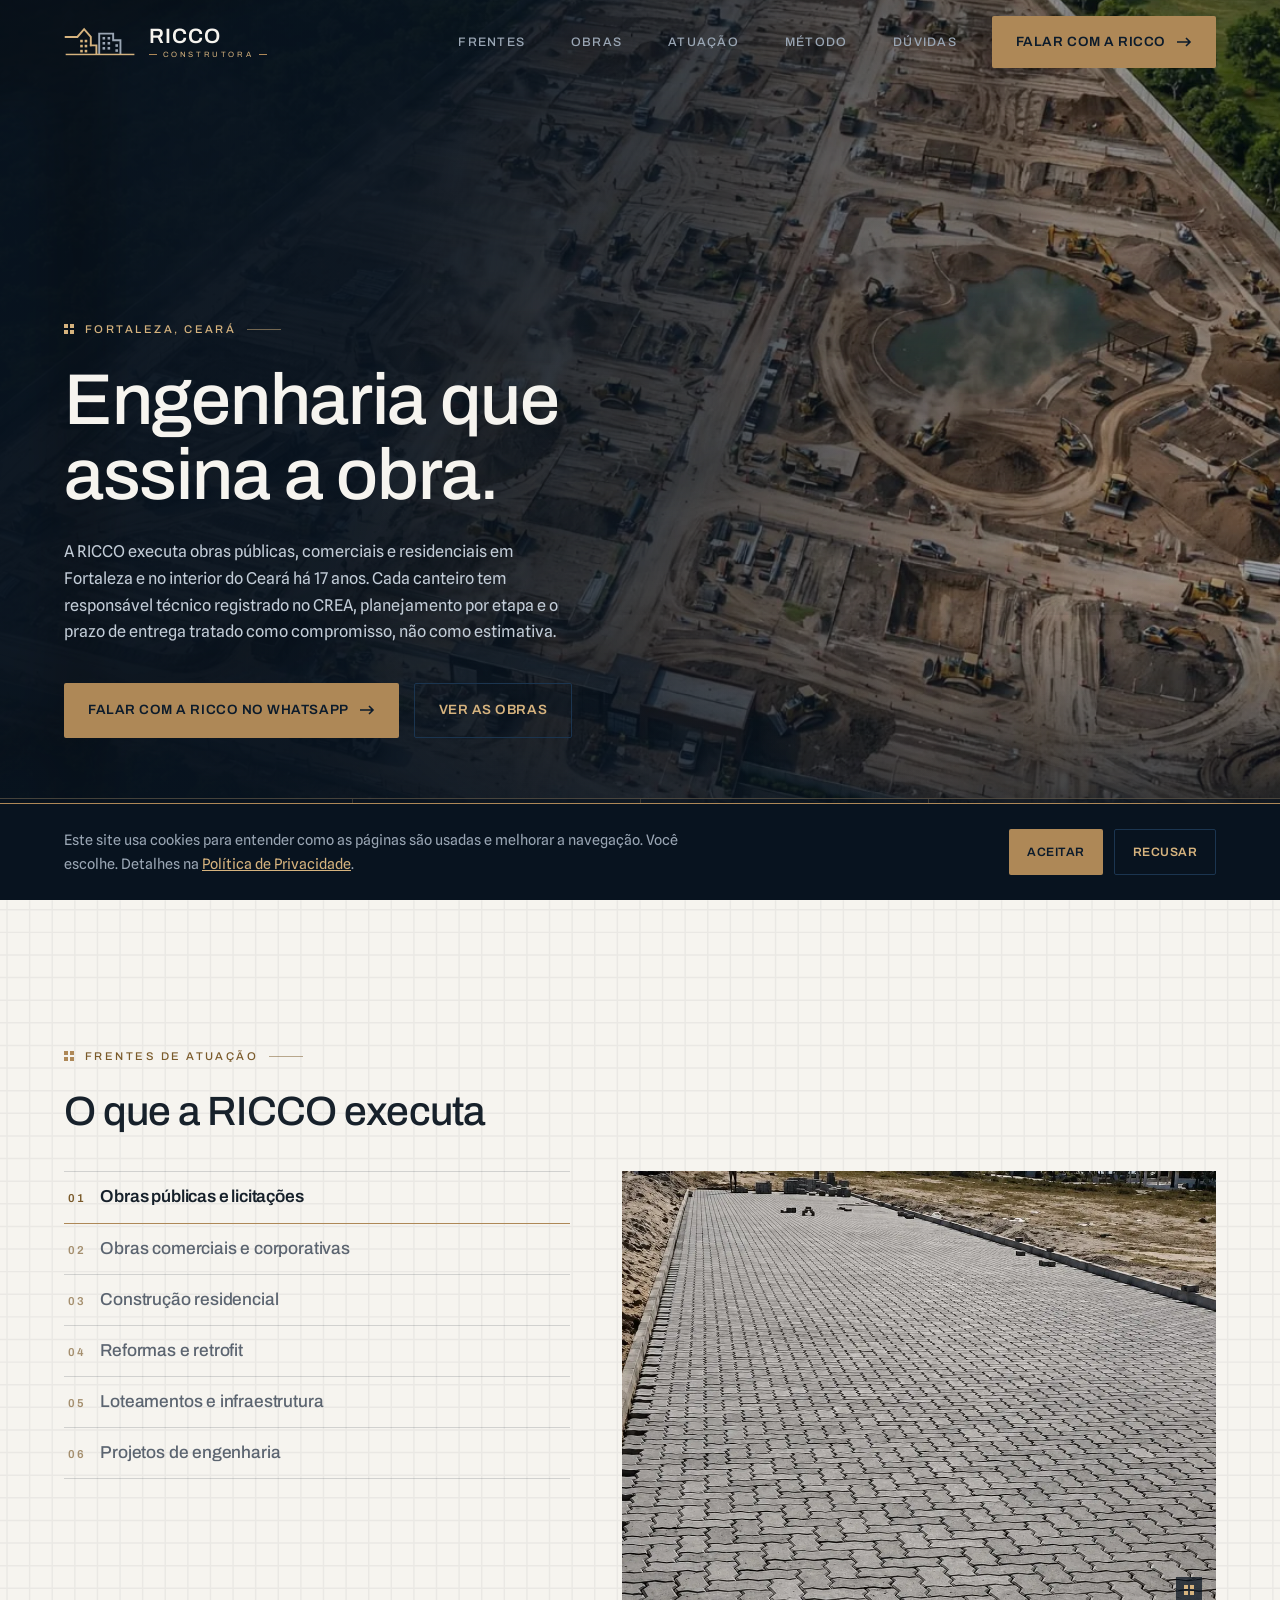
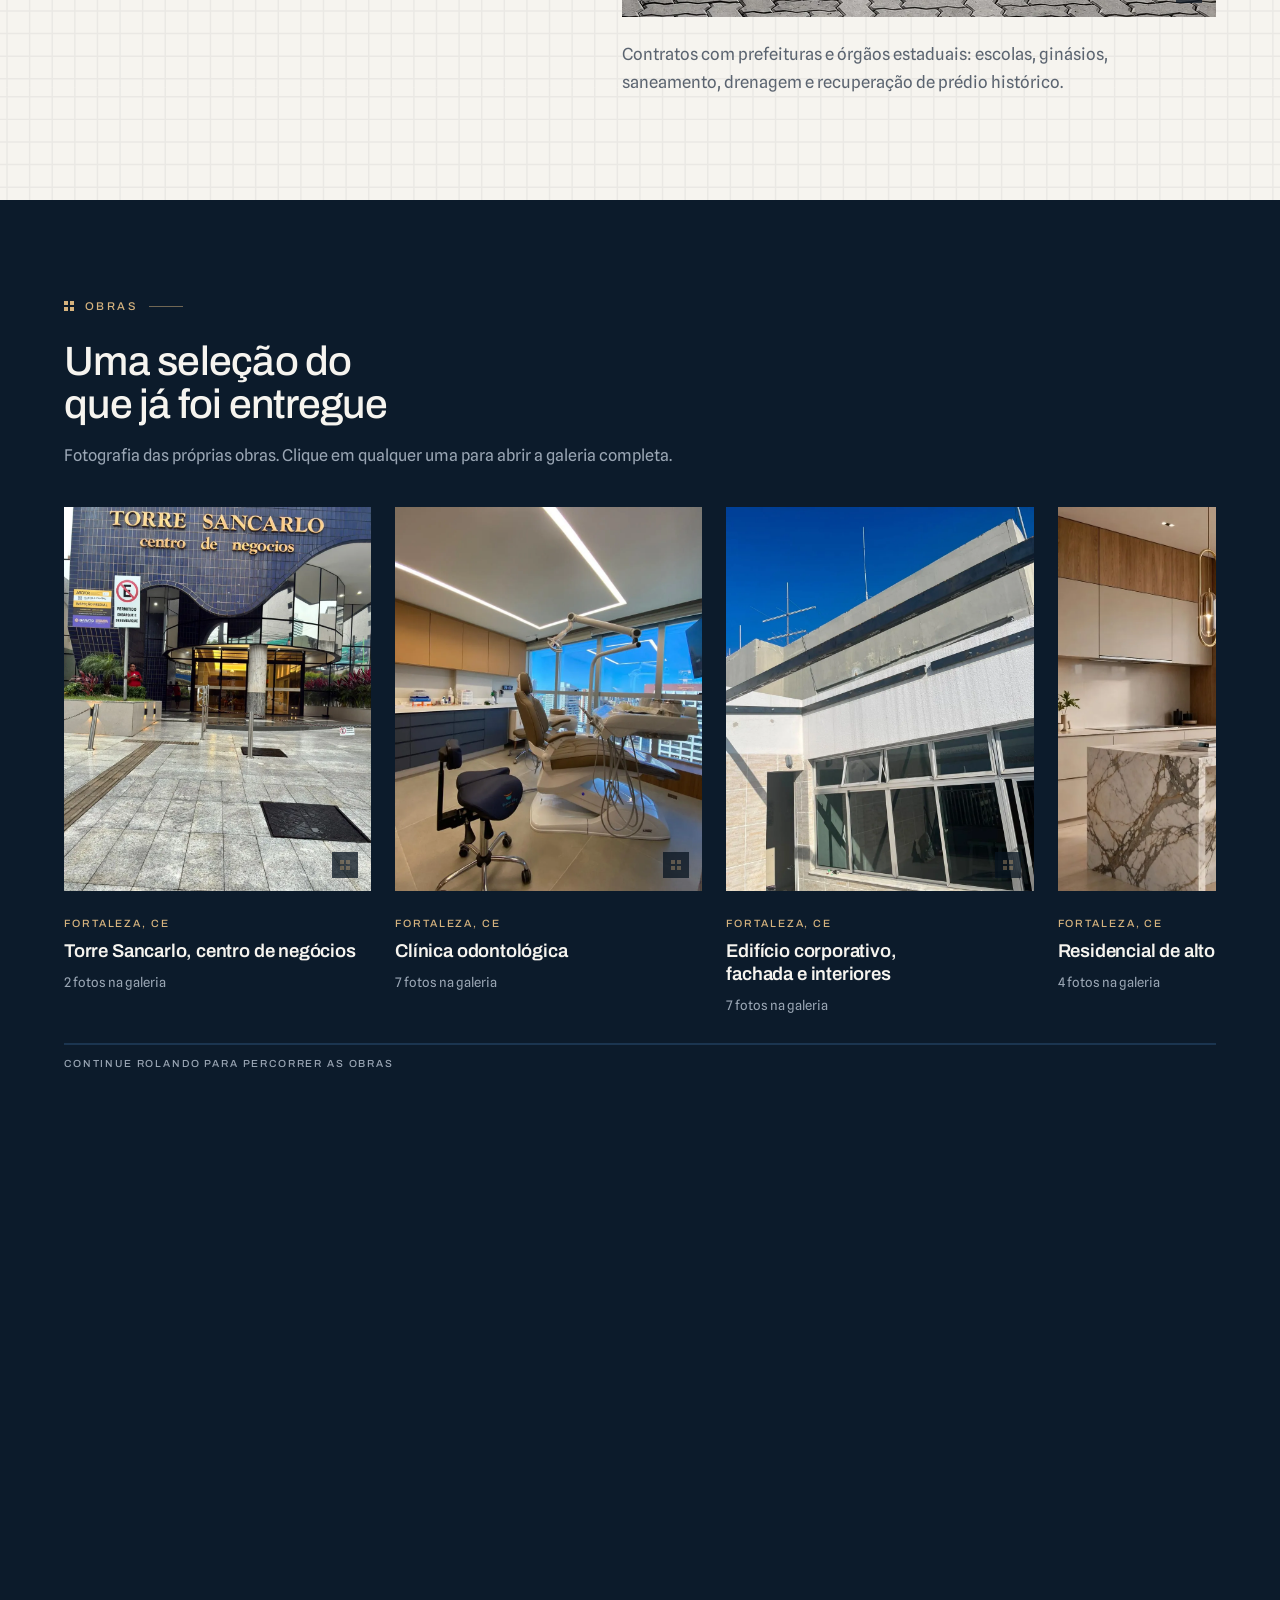
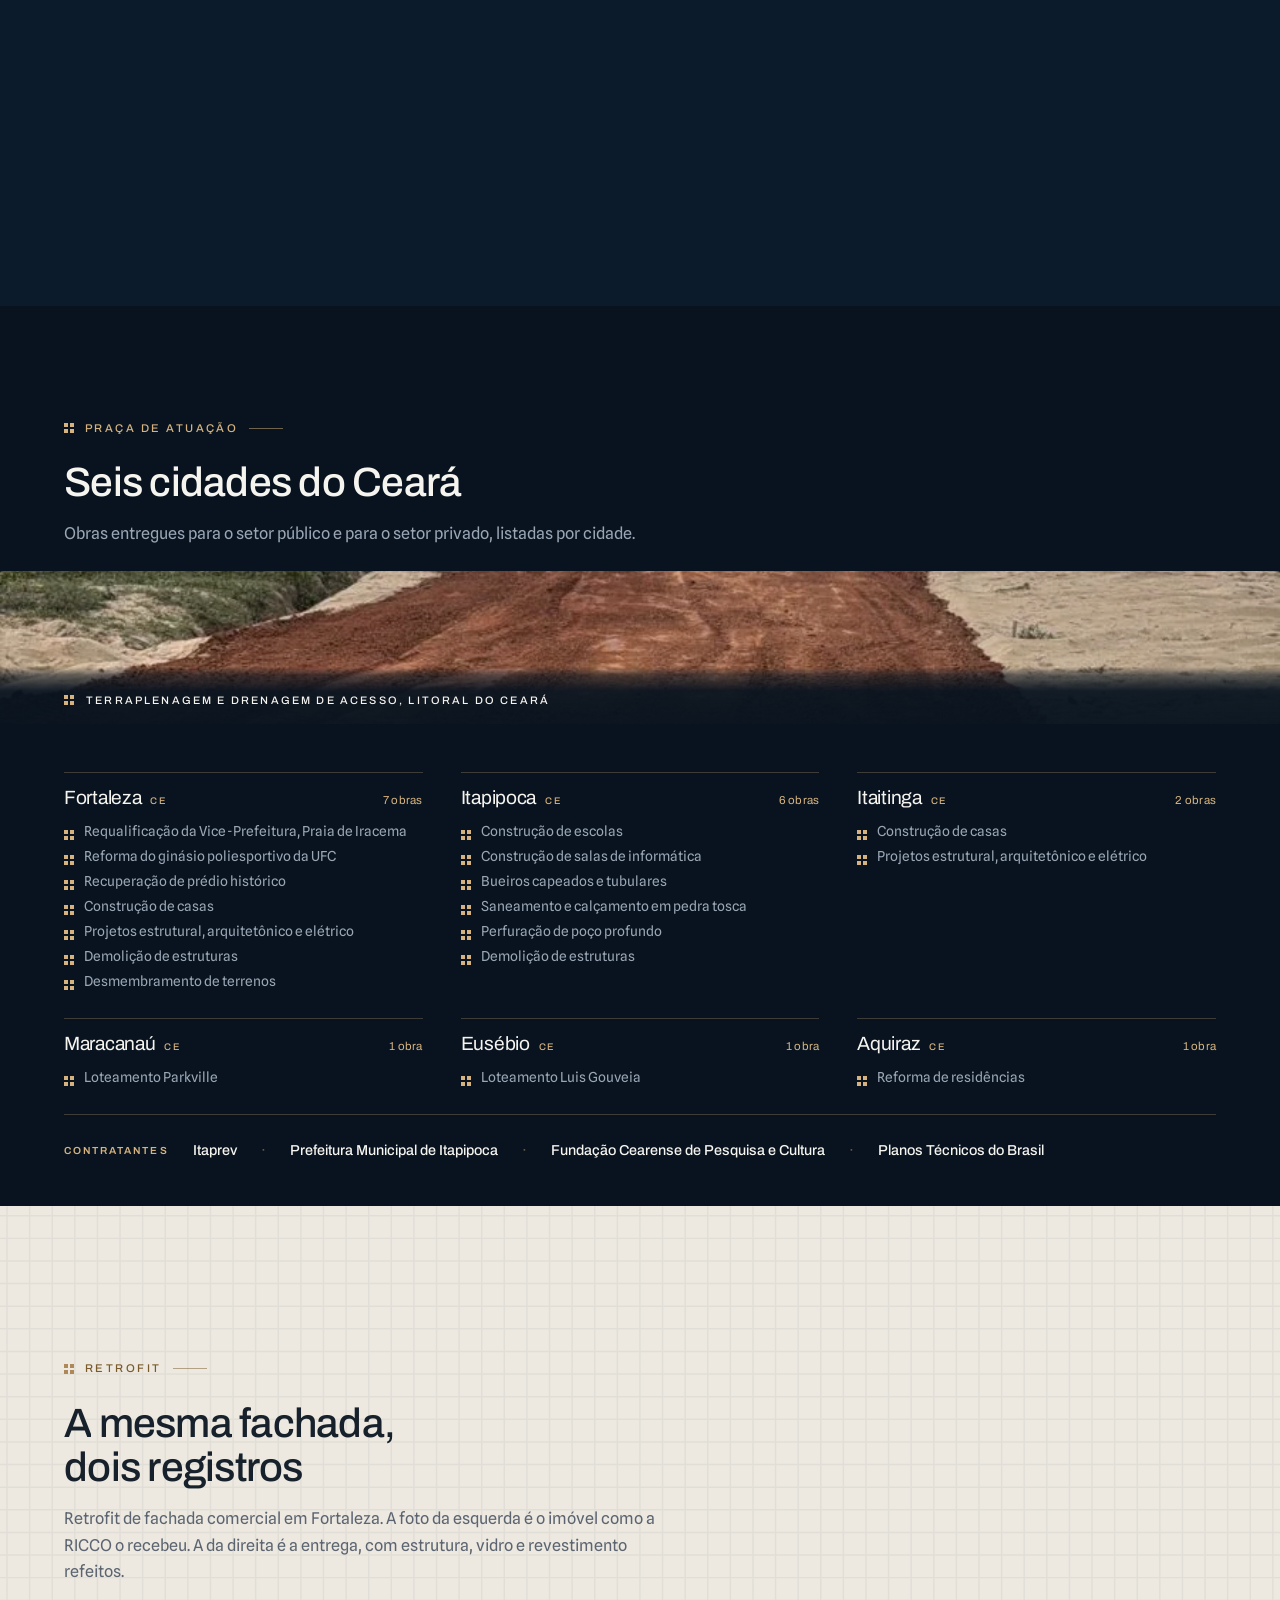
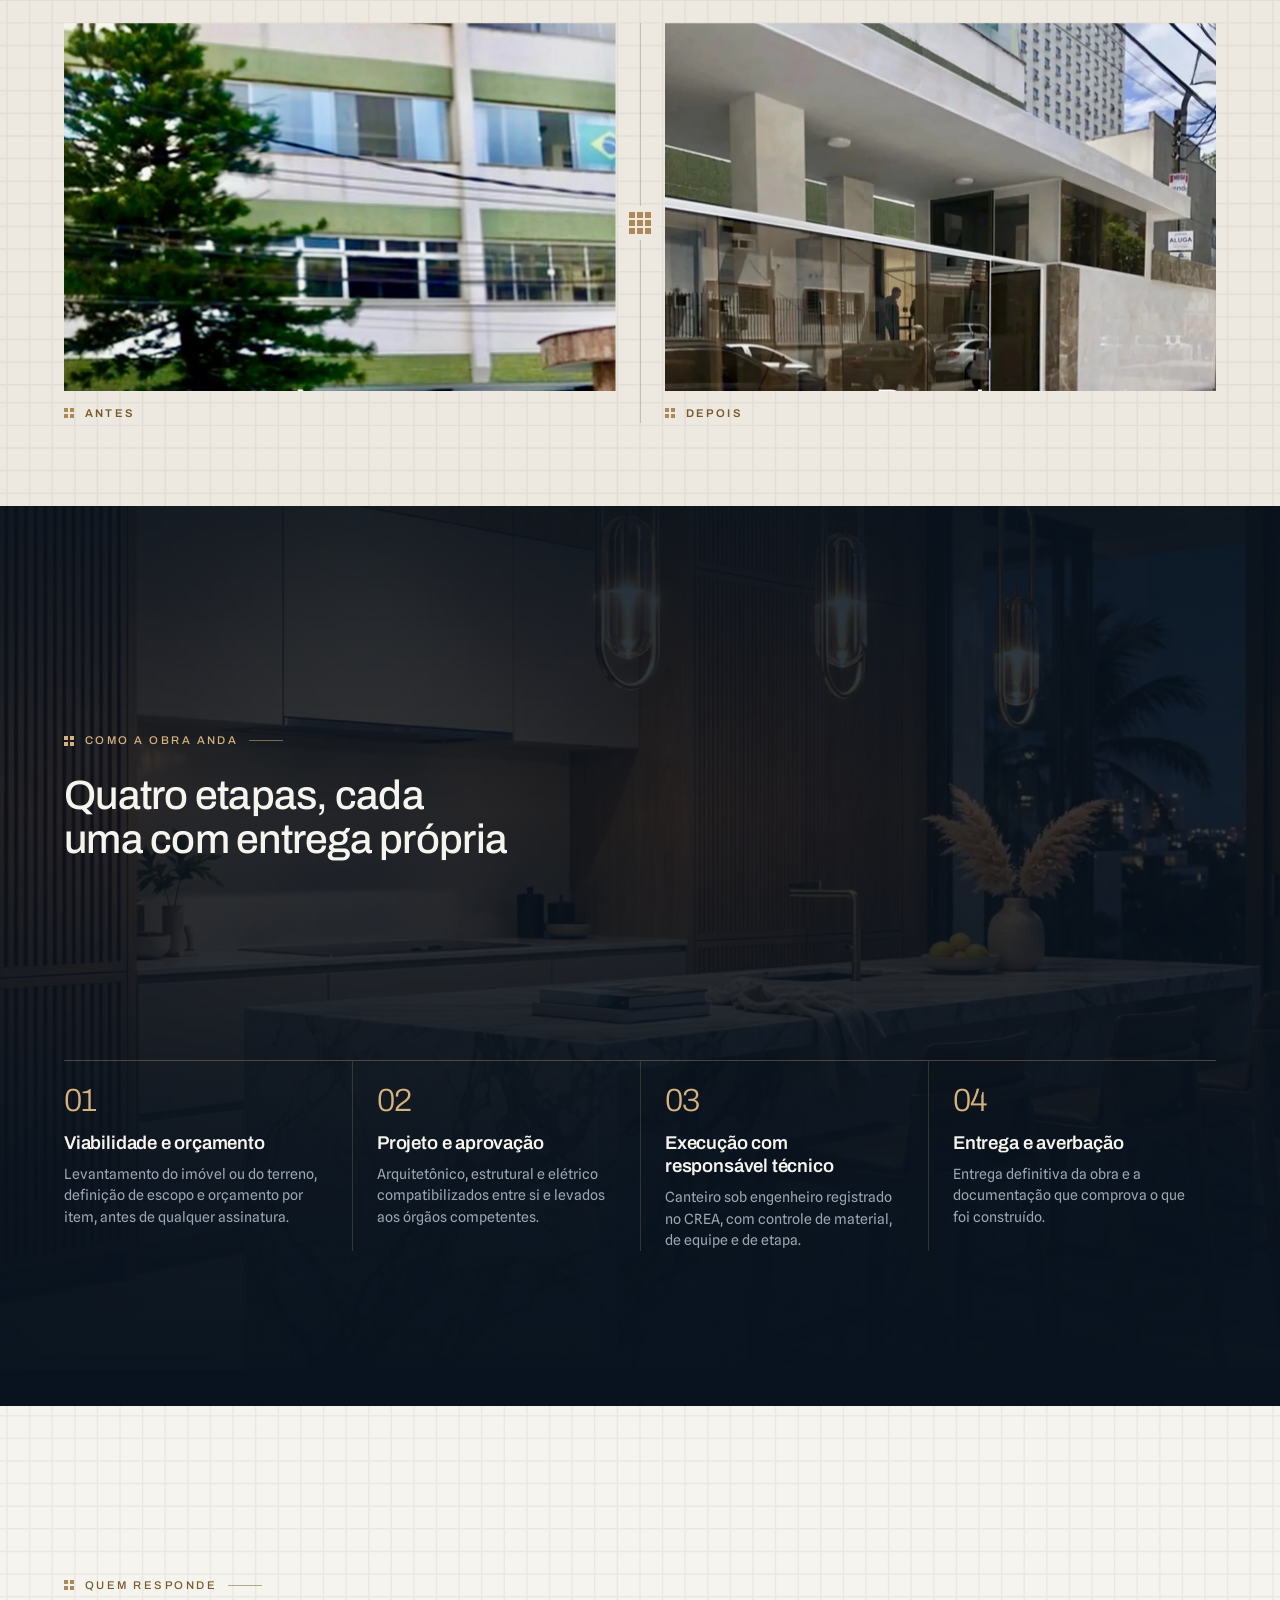
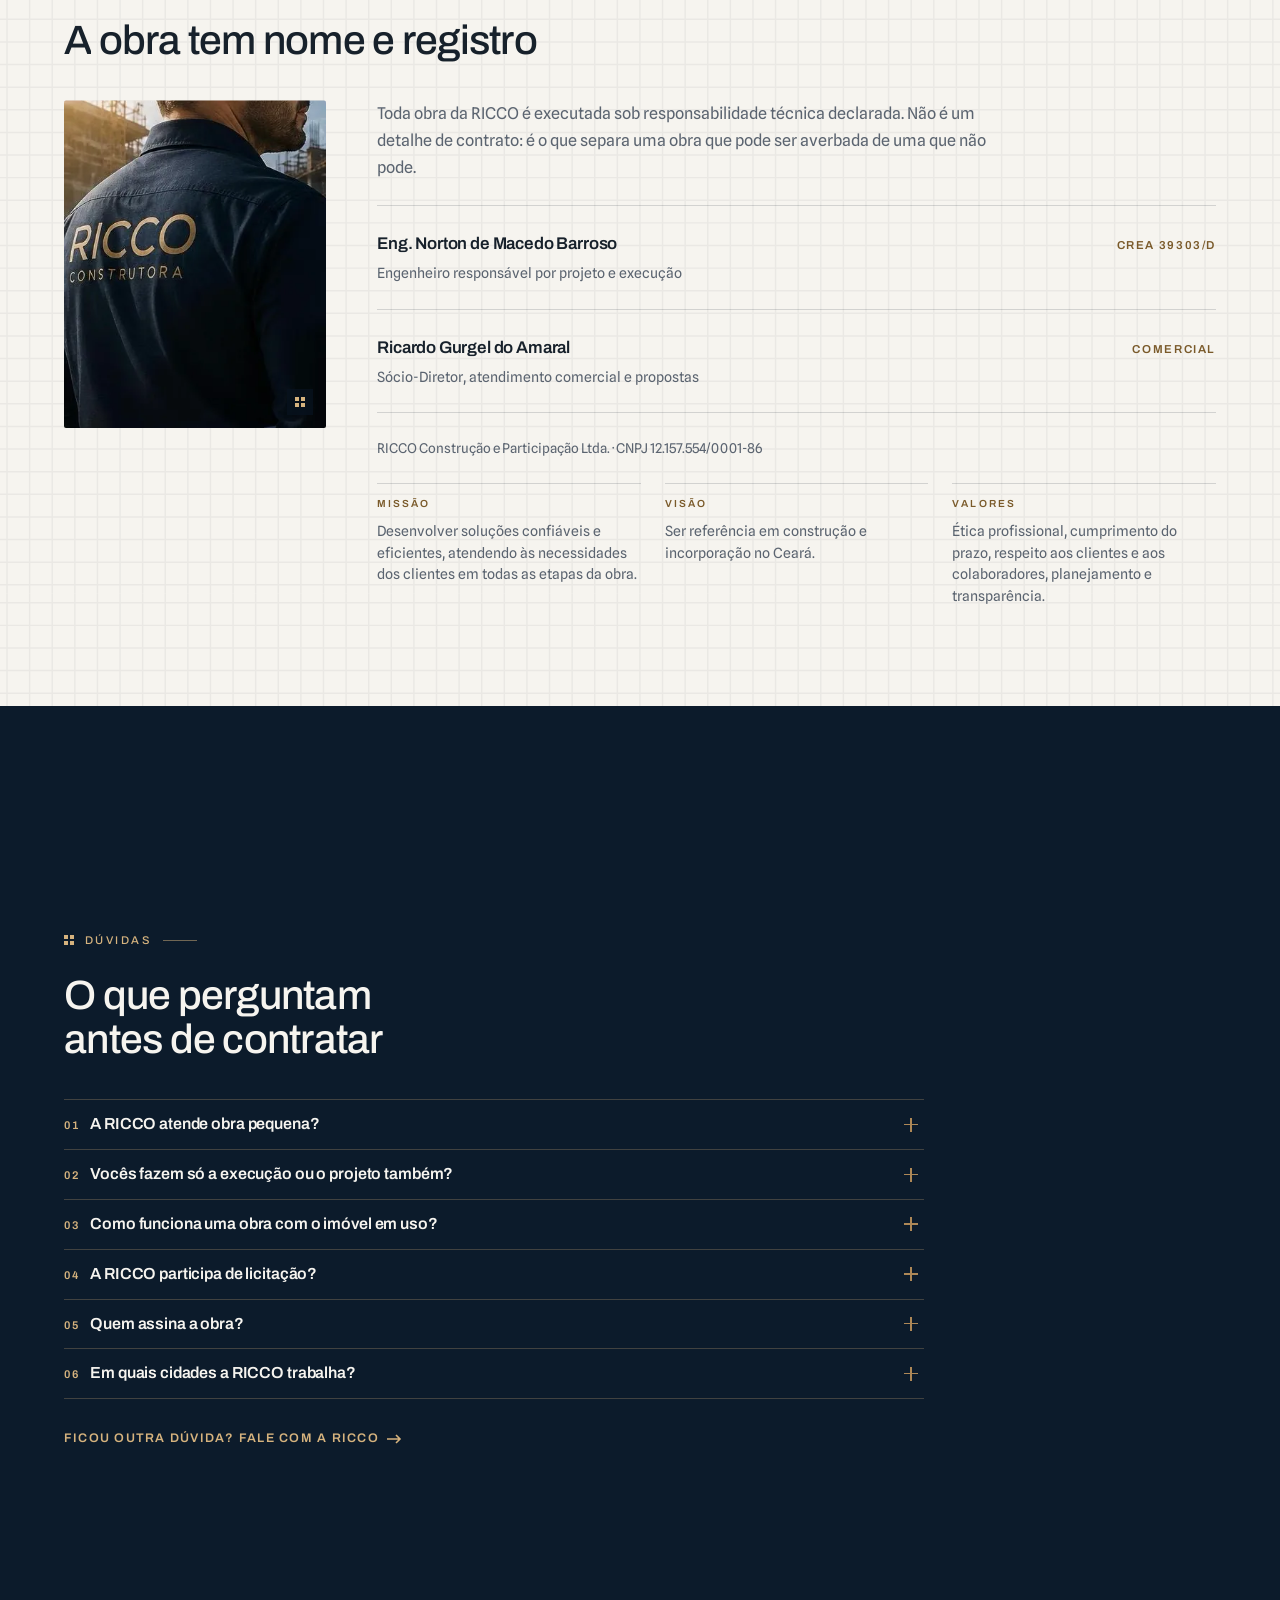
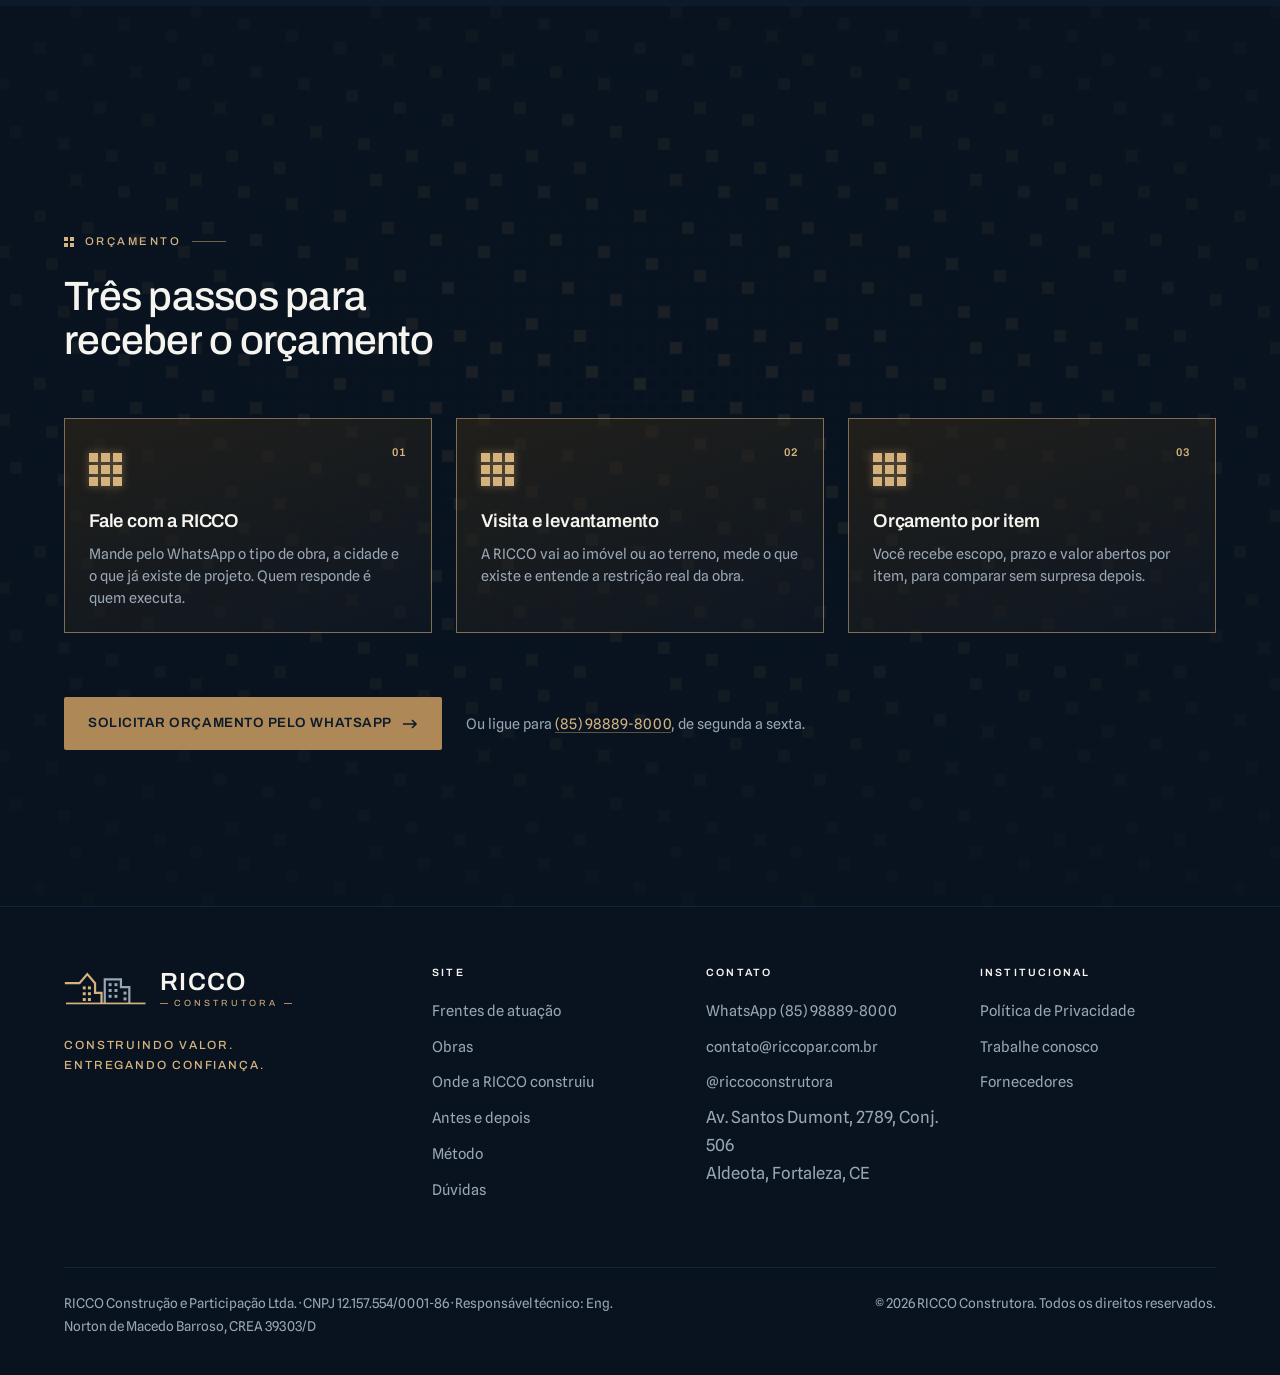
==== commit 216e9a44: "Revisao: hero full-bleed, galeria travada, CTA em janelas e uma tela por secao Cinco pedidos do clie" ====
--- a/deploy-vercel/index.html
+++ b/deploy-vercel/index.html
@@ -6,21 +6,21 @@
 <title>RICCO Construtora | Engenharia, obras e reformas em Fortaleza, CE</title>
 <meta name="description" content="A RICCO Construtora executa obras públicas, comerciais e residenciais em Fortaleza e no interior do Ceará há 17 anos, com responsável técnico registrado no CREA em cada canteiro.">
 <meta name="author" content="RICCO Construtora">
-<meta name="theme-color" content="#0C1B2B">
+<meta name="theme-color" content="#08131F">
 <link rel="canonical" href="https://riccopar.com.br/">
 <meta property="og:type" content="website">
 <meta property="og:locale" content="pt_BR">
 <meta property="og:site_name" content="RICCO Construtora">
 <meta property="og:title" content="RICCO Construtora | Engenharia, obras e reformas em Fortaleza, CE">
 <meta property="og:description" content="Obras públicas, comerciais e residenciais em Fortaleza e no interior do Ceará. Responsável técnico registrado no CREA em cada canteiro.">
-<meta property="og:image" content="https://riccopar.com.br/assets/img/bands/loteamento.webp">
+<meta property="og:image" content="https://riccopar.com.br/assets/img/hero/hero.webp">
 <meta property="og:url" content="https://riccopar.com.br/">
 
 <link rel="icon" href="assets/logos/favicon.svg" type="image/svg+xml">
 <link rel="preconnect" href="https://fonts.googleapis.com">
 <link rel="preconnect" href="https://fonts.gstatic.com" crossorigin>
 <link href="https://fonts.googleapis.com/css2?family=Archivo:wght@300;400;500;600&family=Spline+Sans:wght@400;500;600&display=swap" rel="stylesheet">
-<link rel="preload" as="image" href="assets/img/hero/tri-1.webp">
+<link rel="preload" as="image" href="assets/img/hero/hero.webp">
 <link rel="stylesheet" href="css/styles.css">
 <script>document.documentElement.setAttribute('data-motion','on')</script>
 
@@ -61,8 +61,7 @@
     <a class="brand" href="#conteudo" aria-label="RICCO Construtora, página inicial">
       <svg viewBox="0 0 128 68" role="img" aria-hidden="true" focusable="false">
         <g fill="none" stroke="#D6B37E" stroke-width="3.4" stroke-linecap="square">
-          <path d="M3 25 H24 L36 11 L48 25 V40"/>
-          <path d="M48 40 H58 V55"/>
+          <path d="M3 25 H24 L36 11 L48 25 V40"/><path d="M48 40 H58 V55"/>
         </g>
         <g fill="#D6B37E">
           <rect x="29" y="30" width="4.6" height="4.6"/><rect x="37" y="30" width="4.6" height="4.6"/>
@@ -89,8 +88,8 @@
     <nav class="nav" aria-label="Navegação principal">
       <ul class="nav-list">
         <li><a href="#frentes"><span class="mj"><i></i><i></i><i></i><i></i></span>Frentes</a></li>
+        <li><a href="#obras"><span class="mj"><i></i><i></i><i></i><i></i></span>Obras</a></li>
         <li><a href="#onde"><span class="mj"><i></i><i></i><i></i><i></i></span>Atuação</a></li>
-        <li><a href="#obras"><span class="mj"><i></i><i></i><i></i><i></i></span>Obras</a></li>
         <li><a href="#metodo"><span class="mj"><i></i><i></i><i></i><i></i></span>Método</a></li>
         <li><a href="#duvidas"><span class="mj"><i></i><i></i><i></i><i></i></span>Dúvidas</a></li>
       </ul>
@@ -109,8 +108,8 @@
 <div class="scrim" aria-hidden="true"></div>
 <nav class="drawer" id="menu-mobile" aria-label="Navegação em telas pequenas">
   <a href="#frentes"><span class="mj"><i></i><i></i><i></i><i></i></span>Frentes de atuação</a>
+  <a href="#obras"><span class="mj"><i></i><i></i><i></i><i></i></span>Obras</a>
   <a href="#onde"><span class="mj"><i></i><i></i><i></i><i></i></span>Onde a RICCO construiu</a>
-  <a href="#obras"><span class="mj"><i></i><i></i><i></i><i></i></span>Obras</a>
   <a href="#retrofit"><span class="mj"><i></i><i></i><i></i><i></i></span>Antes e depois</a>
   <a href="#metodo"><span class="mj"><i></i><i></i><i></i><i></i></span>Método</a>
   <a href="#responsabilidade"><span class="mj"><i></i><i></i><i></i><i></i></span>Responsabilidade técnica</a>
@@ -121,42 +120,34 @@
 <main id="conteudo">
 
   <!-- ================================================================ HERO
-       Tríptico escalonado. O texto fica sobre navy sólido, nunca sobre a
-       foto: o contraste do h1 é 15,82:1 e não depende de véu. -->
+       Foto real full-bleed de fundo. O véu não é um scrim preto uniforme:
+       é um degradê da própria navy, denso do lado do texto, mais duas
+       camadas de luz de janela (_patterns/overlay-luz-de-janelas), que é a
+       mesma ideia da forma assinatura do site. -->
   <section class="hero on-dark" data-bg="dark" aria-labelledby="hero-h">
-    <div class="hero-wrap">
-      <div class="hero-copy">
-        <p class="eyebrow" data-reveal="soft">
-          <span class="mj"><i></i><i></i><i></i><i></i></span>
-          Fortaleza, Ceará
-          <span class="rule"></span>
-        </p>
-        <div data-reveal="soft">
-          <h1 id="hero-h">Engenharia que assina a obra.</h1>
-        </div>
-        <p class="lede" data-reveal>A RICCO executa obras públicas, comerciais e residenciais em Fortaleza e no interior do Ceará há 17 anos. Cada canteiro tem responsável técnico registrado no CREA, planejamento por etapa e o prazo de entrega tratado como compromisso, não como estimativa.</p>
-        <div class="hero-cta" data-reveal>
-          <a class="btn" data-wa-btn="hero" href="https://wa.me/5585988898000">
-            Falar com a RICCO no WhatsApp
-            <svg class="arw" width="15" height="10" viewBox="0 0 15 10" fill="none" aria-hidden="true"><path d="M0 5h13M9 1l4 4-4 4" stroke="currentColor" stroke-width="1.6"/></svg>
-          </a>
-          <a class="btn btn-ghost" href="#obras">Ver as obras</a>
-        </div>
-      </div>
-
-      <div class="hero-art">
-        <figure class="f1" data-reveal="mask">
-          <img src="assets/img/hero/tri-1.webp" width="760" height="1116" alt="Entrada da Torre Sancarlo, centro de negócios executado pela RICCO em Fortaleza, com fachada curva em pastilha azul." fetchpriority="high" decoding="async">
-        </figure>
-        <figure class="f-mob" data-reveal="fig">
-          <img src="assets/img/hero/hero-mobile.webp" width="1100" height="619" alt="Fachada da Torre Sancarlo, centro de negócios executado pela RICCO em Fortaleza." decoding="async">
-        </figure>
-        <figure class="f2" data-reveal="fig">
-          <img src="assets/img/hero/tri-2.webp" width="760" height="570" alt="Cozinha residencial de alto padrão entregue pela RICCO, com ilha em mármore, marcenaria ripada e vista para a cidade." loading="lazy" decoding="async">
-        </figure>
-        <figure class="f3" data-reveal="fig">
-          <img src="assets/img/hero/tri-3.webp" width="760" height="570" alt="Canteiro em execução com escada helicoidal em concreto e equipe da RICCO em serviço de limpeza de obra." loading="lazy" decoding="async">
-        </figure>
+    <div class="hero-bg" data-parallax aria-hidden="true">
+      <img src="assets/img/hero/hero.webp" width="1920" height="1080" alt="" fetchpriority="high" decoding="async">
+    </div>
+    <div class="hero-veil" aria-hidden="true"></div>
+    <div class="hero-light" aria-hidden="true"></div>
+    <div class="hero-light2" aria-hidden="true"></div>
+
+    <div class="container hero-inner">
+      <p class="eyebrow" data-reveal="soft">
+        <span class="mj"><i></i><i></i><i></i><i></i></span>
+        Fortaleza, Ceará
+        <span class="rule"></span>
+      </p>
+      <div data-reveal="soft">
+        <h1 id="hero-h">Engenharia que assina a obra.</h1>
+      </div>
+      <p class="lede" data-reveal>A RICCO executa obras públicas, comerciais e residenciais em Fortaleza e no interior do Ceará há 17 anos. Cada canteiro tem responsável técnico registrado no CREA, planejamento por etapa e o prazo de entrega tratado como compromisso, não como estimativa.</p>
+      <div class="hero-cta" data-reveal>
+        <a class="btn" data-wa-btn="hero" href="https://wa.me/5585988898000">
+          Falar com a RICCO no WhatsApp
+          <svg class="arw" width="15" height="10" viewBox="0 0 15 10" fill="none" aria-hidden="true"><path d="M0 5h13M9 1l4 4-4 4" stroke="currentColor" stroke-width="1.6"/></svg>
+        </a>
+        <a class="btn btn-ghost" href="#obras">Ver as obras</a>
       </div>
     </div>
 
@@ -174,8 +165,10 @@
   </section>
 
   <!-- ==================================================== FRENTES DE ATUAÇÃO
-       Numeral no lugar de ícone de biblioteca, larguras desiguais, sem card. -->
+       Tablist de 6 frentes + foto grande que troca. Uma tela, imagem em
+       destaque, numeral no lugar de ícone de biblioteca. -->
   <section class="chapter paper" id="frentes" aria-labelledby="frentes-h">
+    <span class="grid-tex" aria-hidden="true"></span>
     <div class="container">
       <div class="sec-head">
         <p class="eyebrow" data-reveal="soft">
@@ -184,69 +177,196 @@
           <span class="rule"></span>
         </p>
         <div data-reveal="soft"><h2 id="frentes-h">O que a RICCO executa</h2></div>
-        <p class="lede" data-reveal>Quatro frentes de obra e duas de projeto, da licitação pública à reforma de alto padrão.</p>
-      </div>
-
-      <div class="frentes-grid">
-        <article class="frente" data-reveal>
-          <span class="grow" aria-hidden="true"></span>
-          <span class="frente-num">01</span>
-          <h3>Obras públicas e licitações</h3>
-          <p>Contratos com prefeituras e órgãos estaduais: escolas, ginásios, saneamento, drenagem e recuperação de prédio histórico.</p>
-        </article>
-        <article class="frente" data-reveal>
-          <span class="grow" aria-hidden="true"></span>
-          <span class="frente-num">02</span>
-          <h3>Obras comerciais e corporativas</h3>
-          <p>Centros de negócios, clínicas, escritórios e espaços gastronômicos executados com a operação do cliente em funcionamento.</p>
-        </article>
-        <article class="frente" data-reveal>
-          <span class="grow" aria-hidden="true"></span>
-          <span class="frente-num">03</span>
-          <h3>Construção residencial</h3>
-          <p>Casas e unidades entregues da fundação ao acabamento, com equipe própria em canteiro.</p>
-        </article>
-        <article class="frente" data-reveal>
-          <span class="grow" aria-hidden="true"></span>
-          <span class="frente-num">04</span>
-          <h3>Reformas e retrofit</h3>
-          <p>Modernização de fachada, estrutura e instalações prediais, inclusive com o imóvel em uso.</p>
-        </article>
-        <article class="frente" data-reveal>
-          <span class="grow" aria-hidden="true"></span>
-          <span class="frente-num">05</span>
-          <h3>Loteamentos e infraestrutura</h3>
-          <p>Terraplenagem, pavimentação, drenagem, poço profundo e desmembramento de terreno.</p>
-        </article>
-        <article class="frente" data-reveal>
-          <span class="grow" aria-hidden="true"></span>
-          <span class="frente-num">06</span>
-          <h3>Projetos de engenharia</h3>
-          <p>Projeto arquitetônico, estrutural e elétrico compatibilizados e levados à aprovação.</p>
-        </article>
-      </div>
-    </div>
-  </section>
-
-  <!-- FAIXA 1 -->
-  <section class="band" data-parallax aria-label="Loteamento em implantação executado pela RICCO">
-    <div class="band-media" aria-hidden="true">
-      <img src="assets/img/bands/loteamento.webp" width="1600" height="685" alt="" loading="lazy" decoding="async">
-    </div>
-    <div class="band-inner">
-      <div class="container band-cap">
-        <p class="txt" data-reveal="soft">
-          <span class="mj"><i></i><i></i><i></i><i></i></span>
-          Loteamento em implantação, Região Metropolitana de Fortaleza
-        </p>
+      </div>
+
+      <div class="frentes">
+        <ul class="frentes-list" role="tablist" aria-label="Frentes de atuação" data-reveal>
+          <li role="presentation">
+            <button class="fr-btn" type="button" role="tab" aria-selected="true" aria-controls="fr-panel">
+              <span class="bar" aria-hidden="true"></span>
+              <span class="num">01</span><span class="ttl">Obras públicas e licitações</span>
+            </button>
+          </li>
+          <li role="presentation">
+            <button class="fr-btn" type="button" role="tab" aria-selected="false" aria-controls="fr-panel">
+              <span class="bar" aria-hidden="true"></span>
+              <span class="num">02</span><span class="ttl">Obras comerciais e corporativas</span>
+            </button>
+          </li>
+          <li role="presentation">
+            <button class="fr-btn" type="button" role="tab" aria-selected="false" aria-controls="fr-panel">
+              <span class="bar" aria-hidden="true"></span>
+              <span class="num">03</span><span class="ttl">Construção residencial</span>
+            </button>
+          </li>
+          <li role="presentation">
+            <button class="fr-btn" type="button" role="tab" aria-selected="false" aria-controls="fr-panel">
+              <span class="bar" aria-hidden="true"></span>
+              <span class="num">04</span><span class="ttl">Reformas e retrofit</span>
+            </button>
+          </li>
+          <li role="presentation">
+            <button class="fr-btn" type="button" role="tab" aria-selected="false" aria-controls="fr-panel">
+              <span class="bar" aria-hidden="true"></span>
+              <span class="num">05</span><span class="ttl">Loteamentos e infraestrutura</span>
+            </button>
+          </li>
+          <li role="presentation">
+            <button class="fr-btn" type="button" role="tab" aria-selected="false" aria-controls="fr-panel">
+              <span class="bar" aria-hidden="true"></span>
+              <span class="num">06</span><span class="ttl">Projetos de engenharia</span>
+            </button>
+          </li>
+        </ul>
+
+        <div class="frentes-panel" id="fr-panel" role="tabpanel" data-reveal="fig">
+          <div class="fr-fig">
+            <img src="assets/img/frentes/01-publicas.webp" width="1120" height="840" alt="Via com calçamento em pedra executado pela RICCO em obra de saneamento no interior do Ceará." decoding="async">
+            <img src="assets/img/frentes/02-comerciais.webp" width="1120" height="840" alt="Entrada da Torre Sancarlo, centro de negócios em Fortaleza, com fachada curva em pastilha azul." loading="lazy" decoding="async">
+            <img src="assets/img/frentes/03-residencial.webp" width="1120" height="840" alt="Residência entregue pela RICCO, com telhado cerâmico, esquadrias e passeio concluídos." loading="lazy" decoding="async">
+            <img src="assets/img/frentes/04-retrofit.webp" width="1120" height="840" alt="Fachada comercial depois do retrofit, com vitrine em vidro temperado e base em mármore." loading="lazy" decoding="async">
+            <img src="assets/img/frentes/05-loteamentos.webp" width="1120" height="840" alt="Portaria de loteamento entregue pela RICCO ao anoitecer, com marquise em concreto e pavimentação intertravada." loading="lazy" decoding="async">
+            <img src="assets/img/frentes/06-projetos.webp" width="1120" height="840" alt="Profissional da RICCO de uniforme e capacete, com o projeto sob o braço, em visita a canteiro." loading="lazy" decoding="async">
+            <span class="corner mj" aria-hidden="true"><i></i><i></i><i></i><i></i></span>
+          </div>
+          <div class="fr-cap">
+            <p>Contratos com prefeituras e órgãos estaduais: escolas, ginásios, saneamento, drenagem e recuperação de prédio histórico.</p>
+            <p>Centros de negócios, clínicas, escritórios e espaços gastronômicos executados com a operação do cliente em funcionamento.</p>
+            <p>Casas e unidades entregues da fundação ao acabamento, com equipe própria em canteiro.</p>
+            <p>Modernização de fachada, estrutura e instalações prediais, inclusive com o imóvel em uso.</p>
+            <p>Terraplenagem, pavimentação, drenagem, poço profundo e desmembramento de terreno.</p>
+            <p>Projeto arquitetônico, estrutural e elétrico compatibilizados e levados à aprovação.</p>
+          </div>
+        </div>
+      </div>
+    </div>
+  </section>
+
+  <!-- ============================================================== OBRAS
+       Cena travada no scroll: a trilha horizontal anda com o progresso da
+       rolagem, então seis obras grandes cabem em uma tela. Abaixo de 900px
+       a marcação volta ao fluxo e vira grade 2/1. -->
+  <section class="gal-scene on-dark" id="obras" data-bg="dark" aria-labelledby="obras-h">
+    <div class="gal-sticky">
+      <div class="container">
+        <div class="sec-head">
+          <p class="eyebrow" data-reveal="soft">
+            <span class="mj"><i></i><i></i><i></i><i></i></span>
+            Obras
+            <span class="rule"></span>
+          </p>
+          <div data-reveal="soft"><h2 id="obras-h">Uma seleção do que já foi entregue</h2></div>
+          <p class="lede" data-reveal>Fotografia das próprias obras. Clique em qualquer uma para abrir a galeria completa.</p>
+        </div>
+      </div>
+
+      <div class="container">
+        <div class="gal-viewport">
+          <div class="gal-track">
+
+            <button class="obra" type="button" data-reveal="fig"
+              data-title="Torre Sancarlo, centro de negócios"
+              data-gallery="assets/img/portfolio/torre-sancarlo/01.webp|assets/img/portfolio/torre-sancarlo/02.webp">
+              <figure>
+                <img src="assets/img/portfolio/torre-sancarlo/capa.webp" width="960" height="1200" alt="Entrada da Torre Sancarlo, com fachada curva em pastilha azul e piso em granito." loading="lazy" decoding="async">
+                <span class="corner mj" aria-hidden="true"><i></i><i></i><i></i><i></i></span>
+              </figure>
+              <div class="obra-body">
+                <span class="bar" aria-hidden="true"></span>
+                <span class="obra-over">Fortaleza, CE</span>
+                <h3>Torre Sancarlo, centro de negócios</h3>
+                <span class="obra-count">2 fotos na galeria</span>
+              </div>
+            </button>
+
+            <button class="obra" type="button" data-reveal="fig"
+              data-title="Clínica odontológica"
+              data-gallery="assets/img/portfolio/clinica-odontologica/01.webp|assets/img/portfolio/clinica-odontologica/02.webp|assets/img/portfolio/clinica-odontologica/03.webp|assets/img/portfolio/clinica-odontologica/04.webp|assets/img/portfolio/clinica-odontologica/05.webp|assets/img/portfolio/clinica-odontologica/06.webp|assets/img/portfolio/clinica-odontologica/07.webp">
+              <figure>
+                <img src="assets/img/portfolio/clinica-odontologica/capa.webp" width="960" height="1200" alt="Consultório odontológico entregue pela RICCO, com marcenaria sob medida, iluminação linear e vista para o mar." loading="lazy" decoding="async">
+                <span class="corner mj" aria-hidden="true"><i></i><i></i><i></i><i></i></span>
+              </figure>
+              <div class="obra-body">
+                <span class="bar" aria-hidden="true"></span>
+                <span class="obra-over">Fortaleza, CE</span>
+                <h3>Clínica odontológica</h3>
+                <span class="obra-count">7 fotos na galeria</span>
+              </div>
+            </button>
+
+            <button class="obra" type="button" data-reveal="fig"
+              data-title="Edifício corporativo, fachada e interiores"
+              data-gallery="assets/img/portfolio/edificio-corporativo/01.webp|assets/img/portfolio/edificio-corporativo/02.webp|assets/img/portfolio/edificio-corporativo/03.webp|assets/img/portfolio/edificio-corporativo/04.webp|assets/img/portfolio/edificio-corporativo/05.webp|assets/img/portfolio/edificio-corporativo/06.webp|assets/img/portfolio/edificio-corporativo/07.webp">
+              <figure>
+                <img src="assets/img/portfolio/edificio-corporativo/capa.webp" width="960" height="1200" alt="Fachada de edifício corporativo com brises horizontais e caixilharia em alumínio, executada pela RICCO." loading="lazy" decoding="async">
+                <span class="corner mj" aria-hidden="true"><i></i><i></i><i></i><i></i></span>
+              </figure>
+              <div class="obra-body">
+                <span class="bar" aria-hidden="true"></span>
+                <span class="obra-over">Fortaleza, CE</span>
+                <h3>Edifício corporativo, fachada e interiores</h3>
+                <span class="obra-count">7 fotos na galeria</span>
+              </div>
+            </button>
+
+            <button class="obra" type="button" data-reveal="fig"
+              data-title="Residencial de alto padrão"
+              data-gallery="assets/img/portfolio/residencial-alto-padrao/01.webp|assets/img/portfolio/residencial-alto-padrao/02.webp|assets/img/portfolio/residencial-alto-padrao/03.webp|assets/img/portfolio/residencial-alto-padrao/04.webp">
+              <figure>
+                <img src="assets/img/portfolio/residencial-alto-padrao/capa.webp" width="853" height="1067" alt="Cozinha residencial de alto padrão com ilha em mármore, banquetas de madeira e pendentes sobre a bancada." loading="lazy" decoding="async">
+                <span class="corner mj" aria-hidden="true"><i></i><i></i><i></i><i></i></span>
+              </figure>
+              <div class="obra-body">
+                <span class="bar" aria-hidden="true"></span>
+                <span class="obra-over">Fortaleza, CE</span>
+                <h3>Residencial de alto padrão</h3>
+                <span class="obra-count">4 fotos na galeria</span>
+              </div>
+            </button>
+
+            <button class="obra" type="button" data-reveal="fig"
+              data-title="Espaços gastronômicos"
+              data-gallery="assets/img/portfolio/espacos-gastronomicos/01.webp|assets/img/portfolio/espacos-gastronomicos/02.webp|assets/img/portfolio/espacos-gastronomicos/03.webp">
+              <figure>
+                <img src="assets/img/portfolio/espacos-gastronomicos/capa.webp" width="923" height="1154" alt="Área externa de restaurante com piso em tijolo aparente, luminárias decorativas suspensas e paisagismo." loading="lazy" decoding="async">
+                <span class="corner mj" aria-hidden="true"><i></i><i></i><i></i><i></i></span>
+              </figure>
+              <div class="obra-body">
+                <span class="bar" aria-hidden="true"></span>
+                <span class="obra-over">Fortaleza, CE</span>
+                <h3>Espaços gastronômicos</h3>
+                <span class="obra-count">3 fotos na galeria</span>
+              </div>
+            </button>
+
+            <button class="obra" type="button" data-reveal="fig"
+              data-title="Residências entregues"
+              data-gallery="assets/img/portfolio/residencias-entregues/01.webp|assets/img/portfolio/residencias-entregues/02.webp|assets/img/portfolio/residencias-entregues/03.webp|assets/img/portfolio/residencias-entregues/04.webp">
+              <figure>
+                <img src="assets/img/portfolio/residencias-entregues/capa.webp" width="992" height="1240" alt="Fachada de residência entregue pela RICCO, com passeio em concreto, grama e esquadrias brancas." loading="lazy" decoding="async">
+                <span class="corner mj" aria-hidden="true"><i></i><i></i><i></i><i></i></span>
+              </figure>
+              <div class="obra-body">
+                <span class="bar" aria-hidden="true"></span>
+                <span class="obra-over">Fortaleza e Itaitinga, CE</span>
+                <h3>Residências entregues</h3>
+                <span class="obra-count">4 fotos na galeria</span>
+              </div>
+            </button>
+
+          </div>
+        </div>
+        <div class="gal-rule" aria-hidden="true"><i></i></div>
+        <p class="gal-hint" aria-hidden="true">Continue rolando para percorrer as obras</p>
       </div>
     </div>
   </section>
 
   <!-- ====================================================== ONDE CONSTRUIU
-       Prova de volume 100% tipográfica: o histórico real da empresa, por
-       cidade, no lugar de um número de obras que o material não confirma. -->
-  <section class="chapter dark on-dark" id="onde" aria-labelledby="onde-h">
+       Prova de volume tipográfica sobre foto de obra: o histórico real da
+       empresa, por cidade, no lugar de um número de obras que o material
+       não confirma. -->
+  <section class="chapter deep cidades-sec on-dark" id="onde" data-bg="dark" aria-labelledby="onde-h">
     <div class="container">
       <div class="sec-head">
         <p class="eyebrow" data-reveal="soft">
@@ -257,10 +377,28 @@
         <div data-reveal="soft"><h2 id="onde-h">Seis cidades do Ceará</h2></div>
         <p class="lede" data-reveal>Obras entregues para o setor público e para o setor privado, listadas por cidade.</p>
       </div>
-
-      <div class="cidades">
+    </div>
+
+    <!-- Faixa de foto visível: obra de infraestrutura à beira-mar -->
+    <div class="cid-band" data-reveal="mask">
+      <div class="media" data-parallax>
+        <img src="assets/img/bands/cidades.webp" width="900" height="250" alt="Terraplenagem de acesso executada pela RICCO à beira-mar, com a via já conformada e a praia ao fundo." loading="lazy" decoding="async">
+      </div>
+      <span class="luz" aria-hidden="true"></span>
+      <div class="cap">
+        <div class="container">
+          <p class="txt">
+            <span class="mj"><i></i><i></i><i></i><i></i></span>
+            Terraplenagem e drenagem de acesso, litoral do Ceará
+          </p>
+        </div>
+      </div>
+    </div>
+
+    <div class="container">
+      <div class="cidades-grid">
         <article class="cidade" data-reveal>
-          <h3>Fortaleza <span class="uf">CE</span></h3>
+          <h3>Fortaleza <span class="uf">CE</span> <span class="qt">7 obras</span></h3>
           <ul>
             <li><span class="mj"><i></i><i></i><i></i><i></i></span>Requalificação da Vice-Prefeitura, Praia de Iracema</li>
             <li><span class="mj"><i></i><i></i><i></i><i></i></span>Reforma do ginásio poliesportivo da UFC</li>
@@ -272,7 +410,7 @@
           </ul>
         </article>
         <article class="cidade" data-reveal>
-          <h3>Itapipoca <span class="uf">CE</span></h3>
+          <h3>Itapipoca <span class="uf">CE</span> <span class="qt">6 obras</span></h3>
           <ul>
             <li><span class="mj"><i></i><i></i><i></i><i></i></span>Construção de escolas</li>
             <li><span class="mj"><i></i><i></i><i></i><i></i></span>Construção de salas de informática</li>
@@ -283,154 +421,44 @@
           </ul>
         </article>
         <article class="cidade" data-reveal>
-          <h3>Maracanaú <span class="uf">CE</span></h3>
-          <ul><li><span class="mj"><i></i><i></i><i></i><i></i></span>Loteamento Parkville</li></ul>
-        </article>
-        <article class="cidade" data-reveal>
-          <h3>Eusébio <span class="uf">CE</span></h3>
-          <ul><li><span class="mj"><i></i><i></i><i></i><i></i></span>Loteamento Luis Gouveia</li></ul>
-        </article>
-        <article class="cidade" data-reveal>
-          <h3>Aquiraz <span class="uf">CE</span></h3>
-          <ul><li><span class="mj"><i></i><i></i><i></i><i></i></span>Reforma de residências</li></ul>
-        </article>
-        <article class="cidade" data-reveal>
-          <h3>Itaitinga <span class="uf">CE</span></h3>
+          <h3>Itaitinga <span class="uf">CE</span> <span class="qt">2 obras</span></h3>
           <ul>
             <li><span class="mj"><i></i><i></i><i></i><i></i></span>Construção de casas</li>
             <li><span class="mj"><i></i><i></i><i></i><i></i></span>Projetos estrutural, arquitetônico e elétrico</li>
           </ul>
         </article>
-      </div>
-    </div>
-  </section>
-
-  <!-- ============================================================== OBRAS -->
-  <section class="chapter paper" id="obras" aria-labelledby="obras-h">
-    <div class="container">
-      <div class="sec-head">
-        <p class="eyebrow" data-reveal="soft">
-          <span class="mj"><i></i><i></i><i></i><i></i></span>
-          Obras
-          <span class="rule"></span>
-        </p>
-        <div data-reveal="soft"><h2 id="obras-h">Uma seleção do que já foi entregue</h2></div>
-        <p class="lede" data-reveal>Fotografia das próprias obras. Clique em qualquer uma para abrir a galeria completa.</p>
-      </div>
-
-      <div class="obras-grid">
-        <button class="obra" type="button" data-reveal="fig"
-          data-title="Torre Sancarlo, centro de negócios"
-          data-gallery="assets/img/portfolio/torre-sancarlo/01.webp|assets/img/portfolio/torre-sancarlo/02.webp">
-          <figure>
-            <img src="assets/img/portfolio/torre-sancarlo/capa.webp" width="1000" height="800" alt="Entrada da Torre Sancarlo, com fachada curva em pastilha azul e piso em granito." loading="lazy" decoding="async">
-            <span class="corner mj" aria-hidden="true"><i></i><i></i><i></i><i></i></span>
-          </figure>
-          <div class="obra-body">
-            <span class="grow" aria-hidden="true"></span>
-            <span class="obra-over">Fortaleza, CE</span>
-            <h3>Torre Sancarlo, centro de negócios</h3>
-            <span class="obra-count">2 fotos na galeria</span>
-          </div>
-        </button>
-
-        <button class="obra" type="button" data-reveal="fig"
-          data-title="Clínica odontológica"
-          data-gallery="assets/img/portfolio/clinica-odontologica/01.webp|assets/img/portfolio/clinica-odontologica/02.webp|assets/img/portfolio/clinica-odontologica/03.webp|assets/img/portfolio/clinica-odontologica/04.webp|assets/img/portfolio/clinica-odontologica/05.webp|assets/img/portfolio/clinica-odontologica/06.webp|assets/img/portfolio/clinica-odontologica/07.webp">
-          <figure>
-            <img src="assets/img/portfolio/clinica-odontologica/capa.webp" width="960" height="768" alt="Consultório odontológico entregue pela RICCO, com marcenaria sob medida, iluminação linear e vista para o mar." loading="lazy" decoding="async">
-            <span class="corner mj" aria-hidden="true"><i></i><i></i><i></i><i></i></span>
-          </figure>
-          <div class="obra-body">
-            <span class="grow" aria-hidden="true"></span>
-            <span class="obra-over">Fortaleza, CE</span>
-            <h3>Clínica odontológica</h3>
-            <span class="obra-count">7 fotos na galeria</span>
-          </div>
-        </button>
-
-        <button class="obra" type="button" data-reveal="fig"
-          data-title="Edifício corporativo, fachada e interiores"
-          data-gallery="assets/img/portfolio/edificio-corporativo/01.webp|assets/img/portfolio/edificio-corporativo/02.webp|assets/img/portfolio/edificio-corporativo/03.webp|assets/img/portfolio/edificio-corporativo/04.webp|assets/img/portfolio/edificio-corporativo/05.webp|assets/img/portfolio/edificio-corporativo/06.webp|assets/img/portfolio/edificio-corporativo/07.webp">
-          <figure>
-            <img src="assets/img/portfolio/edificio-corporativo/capa.webp" width="1000" height="800" alt="Fachada de edifício corporativo com brises horizontais e caixilharia em alumínio, executada pela RICCO." loading="lazy" decoding="async">
-            <span class="corner mj" aria-hidden="true"><i></i><i></i><i></i><i></i></span>
-          </figure>
-          <div class="obra-body">
-            <span class="grow" aria-hidden="true"></span>
-            <span class="obra-over">Fortaleza, CE</span>
-            <h3>Edifício corporativo, fachada e interiores</h3>
-            <span class="obra-count">7 fotos na galeria</span>
-          </div>
-        </button>
-
-        <button class="obra" type="button" data-reveal="fig"
-          data-title="Residencial de alto padrão"
-          data-gallery="assets/img/portfolio/residencial-alto-padrao/01.webp|assets/img/portfolio/residencial-alto-padrao/02.webp|assets/img/portfolio/residencial-alto-padrao/03.webp|assets/img/portfolio/residencial-alto-padrao/04.webp">
-          <figure>
-            <img src="assets/img/portfolio/residencial-alto-padrao/capa.webp" width="1000" height="800" alt="Cozinha residencial de alto padrão com ilha em mármore, banquetas de madeira e pendentes sobre a bancada." loading="lazy" decoding="async">
-            <span class="corner mj" aria-hidden="true"><i></i><i></i><i></i><i></i></span>
-          </figure>
-          <div class="obra-body">
-            <span class="grow" aria-hidden="true"></span>
-            <span class="obra-over">Fortaleza, CE</span>
-            <h3>Residencial de alto padrão</h3>
-            <span class="obra-count">4 fotos na galeria</span>
-          </div>
-        </button>
-
-        <button class="obra" type="button" data-reveal="fig"
-          data-title="Espaços gastronômicos"
-          data-gallery="assets/img/portfolio/espacos-gastronomicos/01.webp|assets/img/portfolio/espacos-gastronomicos/02.webp|assets/img/portfolio/espacos-gastronomicos/03.webp">
-          <figure>
-            <img src="assets/img/portfolio/espacos-gastronomicos/capa.webp" width="1000" height="800" alt="Área externa de restaurante com piso em tijolo aparente, luminárias decorativas suspensas e paisagismo." loading="lazy" decoding="async">
-            <span class="corner mj" aria-hidden="true"><i></i><i></i><i></i><i></i></span>
-          </figure>
-          <div class="obra-body">
-            <span class="grow" aria-hidden="true"></span>
-            <span class="obra-over">Fortaleza, CE</span>
-            <h3>Espaços gastronômicos</h3>
-            <span class="obra-count">3 fotos na galeria</span>
-          </div>
-        </button>
-
-        <button class="obra" type="button" data-reveal="fig"
-          data-title="Residências entregues"
-          data-gallery="assets/img/portfolio/residencias-entregues/01.webp|assets/img/portfolio/residencias-entregues/02.webp|assets/img/portfolio/residencias-entregues/03.webp|assets/img/portfolio/residencias-entregues/04.webp">
-          <figure>
-            <img src="assets/img/portfolio/residencias-entregues/capa.webp" width="1000" height="800" alt="Fachada de residência entregue pela RICCO, com passeio em concreto, grama e esquadrias brancas." loading="lazy" decoding="async">
-            <span class="corner mj" aria-hidden="true"><i></i><i></i><i></i><i></i></span>
-          </figure>
-          <div class="obra-body">
-            <span class="grow" aria-hidden="true"></span>
-            <span class="obra-over">Fortaleza e Itaitinga, CE</span>
-            <h3>Residências entregues</h3>
-            <span class="obra-count">4 fotos na galeria</span>
-          </div>
-        </button>
-      </div>
-    </div>
-  </section>
-
-  <!-- FAIXA 2 -->
-  <section class="band" data-parallax aria-label="Canteiro da RICCO em fase de acabamento">
-    <div class="band-media" aria-hidden="true">
-      <img src="assets/img/bands/execucao.webp" width="1200" height="500" alt="" loading="lazy" decoding="async">
-    </div>
-    <div class="band-inner">
-      <div class="container band-cap">
-        <p class="txt" data-reveal="soft">
-          <span class="mj"><i></i><i></i><i></i><i></i></span>
-          Canteiro em fase de acabamento, com escada em concreto já executada
-        </p>
+        <article class="cidade" data-reveal>
+          <h3>Maracanaú <span class="uf">CE</span> <span class="qt">1 obra</span></h3>
+          <ul><li><span class="mj"><i></i><i></i><i></i><i></i></span>Loteamento Parkville</li></ul>
+        </article>
+        <article class="cidade" data-reveal>
+          <h3>Eusébio <span class="uf">CE</span> <span class="qt">1 obra</span></h3>
+          <ul><li><span class="mj"><i></i><i></i><i></i><i></i></span>Loteamento Luis Gouveia</li></ul>
+        </article>
+        <article class="cidade" data-reveal>
+          <h3>Aquiraz <span class="uf">CE</span> <span class="qt">1 obra</span></h3>
+          <ul><li><span class="mj"><i></i><i></i><i></i><i></i></span>Reforma de residências</li></ul>
+        </article>
+      </div>
+
+      <!-- Contratantes como wordmark tipográfico: nenhum dos quatro tem logo
+           autorizado no material, e simular prova social é o oposto do que a
+           RICCO vende. -->
+      <div class="contratantes" data-reveal>
+        <span class="lbl">Contratantes</span>
+        <span>Itaprev</span><span class="sep" aria-hidden="true">·</span>
+        <span>Prefeitura Municipal de Itapipoca</span><span class="sep" aria-hidden="true">·</span>
+        <span>Fundação Cearense de Pesquisa e Cultura</span><span class="sep" aria-hidden="true">·</span>
+        <span>Planos Técnicos do Brasil</span>
       </div>
     </div>
   </section>
 
   <!-- =================================================== ANTES E DEPOIS
-       Par real da MESMA fachada. A peça de criativo do cliente usava um
+       Par real da mesma fachada. A peça de criativo do cliente usava um
        "depois" em render; aqui as duas fotos são do imóvel. -->
   <section class="chapter paper-alt" id="retrofit" aria-labelledby="retrofit-h">
+    <span class="grid-tex" aria-hidden="true"></span>
     <div class="container">
       <div class="sec-head">
         <p class="eyebrow" data-reveal="soft">
@@ -443,23 +471,30 @@
       </div>
 
       <div class="diptico">
-        <figure data-reveal="mask">
-          <div class="ph"><img src="assets/img/split/antes.webp" width="1100" height="734" alt="Fachada antes da obra: alvenaria pintada, muro de pedra portuguesa, arbusto alto e cones na calçada." loading="lazy" decoding="async"></div>
+        <figure data-curtain>
+          <div class="ph"><img src="assets/img/split/antes.webp" width="1200" height="800" alt="Fachada antes da obra: alvenaria pintada, muro de pedra portuguesa, arbusto alto e cones na calçada." loading="lazy" decoding="async"></div>
           <figcaption><span class="mj"><i></i><i></i><i></i><i></i></span>Antes</figcaption>
         </figure>
         <div class="seam" aria-hidden="true">
           <span class="mj mj-3 mj-lg"><i></i><i></i><i></i><i></i><i></i><i></i><i></i><i></i><i></i></span>
         </div>
-        <figure data-reveal="mask">
-          <div class="ph"><img src="assets/img/split/depois.webp" width="1100" height="733" alt="A mesma fachada depois da obra: vitrine em vidro temperado, pilares e base revestidos em mármore e nova calçada." loading="lazy" decoding="async"></div>
+        <figure data-curtain>
+          <div class="ph"><img src="assets/img/split/depois.webp" width="1200" height="800" alt="A mesma fachada depois da obra: vitrine em vidro temperado, pilares e base revestidos em mármore e nova calçada." loading="lazy" decoding="async"></div>
           <figcaption><span class="mj"><i></i><i></i><i></i><i></i></span>Depois</figcaption>
         </figure>
       </div>
     </div>
   </section>
 
-  <!-- ============================================================= MÉTODO -->
-  <section class="chapter dark on-dark" id="metodo" aria-labelledby="metodo-h">
+  <!-- ============================================================= MÉTODO
+       Faixa de quatro etapas assentada sobre a melhor foto de acabamento
+       do acervo. -->
+  <section class="chapter metodo-sec on-dark" id="metodo" data-bg="dark" aria-labelledby="metodo-h">
+    <div class="metodo-bg" data-parallax aria-hidden="true">
+      <img src="assets/img/bands/metodo.webp" width="1700" height="956" alt="" loading="lazy" decoding="async">
+    </div>
+    <div class="metodo-veil" aria-hidden="true"></div>
+
     <div class="container">
       <div class="sec-head">
         <p class="eyebrow" data-reveal="soft">
@@ -497,6 +532,7 @@
 
   <!-- ======================================== RESPONSABILIDADE TÉCNICA -->
   <section class="chapter paper" id="responsabilidade" aria-labelledby="resp-h">
+    <span class="grid-tex" aria-hidden="true"></span>
     <div class="container">
       <div class="sec-head">
         <p class="eyebrow" data-reveal="soft">
@@ -510,6 +546,7 @@
       <div class="resp">
         <figure class="resp-fig" data-reveal="mask">
           <img src="assets/img/split/equipe.webp" width="367" height="458" alt="Profissional da RICCO Construtora de uniforme e capacete, com o projeto sob o braço, em visita a canteiro." loading="lazy" decoding="async">
+          <span class="corner mj" aria-hidden="true"><i></i><i></i><i></i><i></i></span>
         </figure>
 
         <div data-reveal>
@@ -536,52 +573,15 @@
           <ul class="mvv">
             <li><b>Missão</b><p>Desenvolver soluções confiáveis e eficientes, atendendo às necessidades dos clientes em todas as etapas da obra.</p></li>
             <li><b>Visão</b><p>Ser referência em construção e incorporação no Ceará.</p></li>
-            <li><b>Valores</b><p>Ética profissional, cumprimento do prazo de entrega, respeito aos clientes e aos colaboradores, planejamento e transparência em cada etapa.</p></li>
+            <li><b>Valores</b><p>Ética profissional, cumprimento do prazo, respeito aos clientes e aos colaboradores, planejamento e transparência.</p></li>
           </ul>
         </div>
       </div>
     </div>
   </section>
 
-  <!-- FAIXA 3 -->
-  <section class="band" data-parallax aria-label="Interior residencial de alto padrão entregue pela RICCO">
-    <div class="band-media" aria-hidden="true">
-      <img src="assets/img/bands/entrega.webp" width="1600" height="685" alt="" loading="lazy" decoding="async">
-    </div>
-    <div class="band-inner">
-      <div class="container band-cap">
-        <p class="txt" data-reveal="soft">
-          <span class="mj"><i></i><i></i><i></i><i></i></span>
-          Entrega residencial de alto padrão, Fortaleza
-        </p>
-      </div>
-    </div>
-  </section>
-
-  <!-- ====================================================== CONTRATANTES
-       Wordmark tipográfico: nenhum dos quatro tem logo autorizado no
-       material, e simular prova social é o oposto do que a RICCO vende. -->
-  <section class="chapter dark on-dark" id="contratantes" aria-labelledby="contr-h">
-    <div class="container">
-      <div class="sec-head">
-        <p class="eyebrow" data-reveal="soft">
-          <span class="mj"><i></i><i></i><i></i><i></i></span>
-          Contratantes
-          <span class="rule"></span>
-        </p>
-        <div data-reveal="soft"><h2 id="contr-h">Quem já contratou a RICCO</h2></div>
-      </div>
-      <div class="contratantes">
-        <div data-reveal>Itaprev</div>
-        <div data-reveal>Prefeitura Municipal de Itapipoca</div>
-        <div data-reveal>Fundação Cearense de Pesquisa e Cultura</div>
-        <div data-reveal>Planos Técnicos do Brasil Ltda.</div>
-      </div>
-    </div>
-  </section>
-
   <!-- ============================================================ DÚVIDAS -->
-  <section class="chapter paper" id="duvidas" aria-labelledby="duvidas-h">
+  <section class="chapter dark on-dark" id="duvidas" aria-labelledby="duvidas-h">
     <div class="container">
       <div class="sec-head">
         <p class="eyebrow" data-reveal="soft">
@@ -619,7 +619,7 @@
         </details>
       </div>
 
-      <p style="margin-top:var(--s4)" data-reveal>
+      <p style="margin-top:var(--s3)" data-reveal>
         <a class="link-arw" data-wa-btn="duvidas" href="https://wa.me/5585988898000">
           Ficou outra dúvida? Fale com a RICCO
           <svg class="arw" width="15" height="10" viewBox="0 0 15 10" fill="none" aria-hidden="true"><path d="M0 5h13M9 1l4 4-4 4" stroke="currentColor" stroke-width="1.6"/></svg>
@@ -628,44 +628,51 @@
     </div>
   </section>
 
-  <!-- ========================================== CTA FINAL: PAVIMENTOS
-       Três passos como três lajes. A coluna de ouro cresce por elas e o
-       módulo de janela de cada laje acende. Zero formulário. -->
-  <section class="chapter dark on-dark" id="orcamento" aria-labelledby="orc-h">
+  <!-- ================================================ CTA: JANELAS QUE ACENDEM
+       Os três passos são três janelas de uma fachada, sobre o pattern de
+       fachada de janelas acesas (_patterns/background0vector), e cada uma
+       acende em sequência. Zero formulário. -->
+  <section class="chapter janelas-sec on-dark" id="orcamento" data-bg="dark" aria-labelledby="orc-h">
+    <span class="fachada" aria-hidden="true"></span>
+    <span class="fachada-fade" aria-hidden="true"></span>
+
     <div class="container">
-      <div class="cta-wrap" style="margin-top:0">
-        <div class="cta-side">
-          <p class="eyebrow" data-reveal="soft">
-            <span class="mj"><i></i><i></i><i></i><i></i></span>
-            Orçamento
-            <span class="rule"></span>
-          </p>
-          <div data-reveal="soft"><h2 id="orc-h">Três passos para receber o orçamento</h2></div>
-          <a class="btn" data-wa-btn="orcamento" href="https://wa.me/5585988898000" data-reveal>
-            Solicitar orçamento pelo WhatsApp
-            <svg class="arw" width="15" height="10" viewBox="0 0 15 10" fill="none" aria-hidden="true"><path d="M0 5h13M9 1l4 4-4 4" stroke="currentColor" stroke-width="1.6"/></svg>
-          </a>
-          <p class="whats" data-reveal>Ou ligue para <a href="tel:+5585988898000">(85) 98889-8000</a>, de segunda a sexta.</p>
-        </div>
-
-        <div class="pav" data-on="false">
-          <span class="col" aria-hidden="true"></span>
-          <article class="laje" data-reveal>
-            <span class="mod mj" aria-hidden="true"><i></i><i></i><i></i><i></i></span>
-            <h3 data-nosplit>Fale com a RICCO</h3>
-            <p>Mande pelo WhatsApp o tipo de obra, a cidade e o que já existe de projeto. Quem responde é quem executa.</p>
-          </article>
-          <article class="laje" data-reveal>
-            <span class="mod mj" aria-hidden="true"><i></i><i></i><i></i><i></i></span>
-            <h3 data-nosplit>Visita e levantamento</h3>
-            <p>A RICCO vai ao imóvel ou ao terreno, mede o que existe e entende a restrição real da obra.</p>
-          </article>
-          <article class="laje" data-reveal>
-            <span class="mod mj" aria-hidden="true"><i></i><i></i><i></i><i></i></span>
-            <h3 data-nosplit>Orçamento por item</h3>
-            <p>Você recebe escopo, prazo e valor abertos por item, para comparar sem surpresa depois.</p>
-          </article>
-        </div>
+      <div class="sec-head">
+        <p class="eyebrow" data-reveal="soft">
+          <span class="mj"><i></i><i></i><i></i><i></i></span>
+          Orçamento
+          <span class="rule"></span>
+        </p>
+        <div data-reveal="soft"><h2 id="orc-h">Três passos para receber o orçamento</h2></div>
+      </div>
+
+      <div class="janelas" data-on="false">
+        <article class="janela">
+          <span class="num">01</span>
+          <span class="mod" aria-hidden="true"><i></i><i></i><i></i><i></i><i></i><i></i><i></i><i></i><i></i></span>
+          <h3 data-nosplit>Fale com a RICCO</h3>
+          <p>Mande pelo WhatsApp o tipo de obra, a cidade e o que já existe de projeto. Quem responde é quem executa.</p>
+        </article>
+        <article class="janela">
+          <span class="num">02</span>
+          <span class="mod" aria-hidden="true"><i></i><i></i><i></i><i></i><i></i><i></i><i></i><i></i><i></i></span>
+          <h3 data-nosplit>Visita e levantamento</h3>
+          <p>A RICCO vai ao imóvel ou ao terreno, mede o que existe e entende a restrição real da obra.</p>
+        </article>
+        <article class="janela">
+          <span class="num">03</span>
+          <span class="mod" aria-hidden="true"><i></i><i></i><i></i><i></i><i></i><i></i><i></i><i></i><i></i></span>
+          <h3 data-nosplit>Orçamento por item</h3>
+          <p>Você recebe escopo, prazo e valor abertos por item, para comparar sem surpresa depois.</p>
+        </article>
+      </div>
+
+      <div class="cta-foot" data-reveal>
+        <a class="btn" data-wa-btn="orcamento" href="https://wa.me/5585988898000">
+          Solicitar orçamento pelo WhatsApp
+          <svg class="arw" width="15" height="10" viewBox="0 0 15 10" fill="none" aria-hidden="true"><path d="M0 5h13M9 1l4 4-4 4" stroke="currentColor" stroke-width="1.6"/></svg>
+        </a>
+        <p class="whats">Ou ligue para <a href="tel:+5585988898000">(85) 98889-8000</a>, de segunda a sexta.</p>
       </div>
     </div>
   </section>
@@ -677,30 +684,30 @@
     <div class="ft-top">
       <div class="ft-brand">
         <div class="ft-lockup">
-        <svg viewBox="0 0 128 68" role="img" aria-hidden="true" focusable="false">
-          <g fill="none" stroke="#D6B37E" stroke-width="3.4" stroke-linecap="square">
-            <path d="M3 25 H24 L36 11 L48 25 V40"/><path d="M48 40 H58 V55"/>
-          </g>
-          <g fill="#D6B37E">
-            <rect x="29" y="30" width="4.6" height="4.6"/><rect x="37" y="30" width="4.6" height="4.6"/>
-            <rect x="29" y="39" width="4.6" height="4.6"/><rect x="37" y="39" width="4.6" height="4.6"/>
-            <rect x="29" y="48" width="4.6" height="4.6"/><rect x="37" y="48" width="4.6" height="4.6"/>
-          </g>
-          <g fill="none" stroke="#9AA6B4" stroke-width="3.4" stroke-linecap="square">
-            <path d="M63 55 V19 H88 V31 H101 V55"/>
-          </g>
-          <g fill="#9AA6B4">
-            <rect x="69" y="25" width="4.6" height="4.6"/><rect x="78" y="25" width="4.6" height="4.6"/>
-            <rect x="69" y="34" width="4.6" height="4.6"/><rect x="78" y="34" width="4.6" height="4.6"/>
-            <rect x="69" y="43" width="4.6" height="4.6"/><rect x="78" y="43" width="4.6" height="4.6"/>
-            <rect x="92" y="38" width="4.6" height="4.6"/><rect x="92" y="47" width="4.6" height="4.6"/>
-          </g>
-          <rect x="3" y="55" width="123" height="2.6" fill="#D6B37E"/>
-        </svg>
-        <span class="brand-word">
-          <b>RICCO</b>
-          <span class="brand-sub"><i></i>Construtora<i></i></span>
-        </span>
+          <svg viewBox="0 0 128 68" role="img" aria-hidden="true" focusable="false">
+            <g fill="none" stroke="#D6B37E" stroke-width="3.4" stroke-linecap="square">
+              <path d="M3 25 H24 L36 11 L48 25 V40"/><path d="M48 40 H58 V55"/>
+            </g>
+            <g fill="#D6B37E">
+              <rect x="29" y="30" width="4.6" height="4.6"/><rect x="37" y="30" width="4.6" height="4.6"/>
+              <rect x="29" y="39" width="4.6" height="4.6"/><rect x="37" y="39" width="4.6" height="4.6"/>
+              <rect x="29" y="48" width="4.6" height="4.6"/><rect x="37" y="48" width="4.6" height="4.6"/>
+            </g>
+            <g fill="none" stroke="#9AA6B4" stroke-width="3.4" stroke-linecap="square">
+              <path d="M63 55 V19 H88 V31 H101 V55"/>
+            </g>
+            <g fill="#9AA6B4">
+              <rect x="69" y="25" width="4.6" height="4.6"/><rect x="78" y="25" width="4.6" height="4.6"/>
+              <rect x="69" y="34" width="4.6" height="4.6"/><rect x="78" y="34" width="4.6" height="4.6"/>
+              <rect x="69" y="43" width="4.6" height="4.6"/><rect x="78" y="43" width="4.6" height="4.6"/>
+              <rect x="92" y="38" width="4.6" height="4.6"/><rect x="92" y="47" width="4.6" height="4.6"/>
+            </g>
+            <rect x="3" y="55" width="123" height="2.6" fill="#D6B37E"/>
+          </svg>
+          <span class="brand-word">
+            <b>RICCO</b>
+            <span class="brand-sub"><i></i>Construtora<i></i></span>
+          </span>
         </div>
         <p class="ft-sign">Construindo valor.<br>Entregando confiança.</p>
       </div>
@@ -709,8 +716,8 @@
         <h4>Site</h4>
         <ul>
           <li><a href="#frentes">Frentes de atuação</a></li>
+          <li><a href="#obras">Obras</a></li>
           <li><a href="#onde">Onde a RICCO construiu</a></li>
-          <li><a href="#obras">Obras</a></li>
           <li><a href="#retrofit">Antes e depois</a></li>
           <li><a href="#metodo">Método</a></li>
           <li><a href="#duvidas">Dúvidas</a></li>
@@ -743,6 +750,9 @@
     </div>
   </div>
 </footer>
+
+<!-- cursor-bolha da galeria (desktop, ponteiro fino) -->
+<div class="zoomcur" aria-hidden="true">Ampliar</div>
 
 <!-- Lightbox de galeria por obra -->
 <div class="lb" role="dialog" aria-modal="true" aria-label="Galeria da obra" aria-hidden="true">
--- a/deploy-vercel/css/styles.css
+++ b/deploy-vercel/css/styles.css
@@ -2,6 +2,7 @@
    RICCO Construtora
    Design system derivado da marca real (ver ../../design-system/README.md).
    Forma assinatura: MODULO DE JANELA, sempre elemento real, nunca ::before.
+   Cada capitulo cabe em uma tela (min-height:100vh, conteudo centrado).
    =========================================================================== */
 
 :root{
@@ -20,21 +21,16 @@
   --ink-700:#2A3138;
   --ink-500:#5B6470;
 
-  /* --- tipografia --- */
-  --ff-display:'Archivo','Archivo Fallback',system-ui,sans-serif;
-  --ff-body:'Spline Sans','Spline Sans Fallback',system-ui,sans-serif;
-
-  /* --- ritmo --- */
-  --s1:8px; --s2:16px; --s3:26px; --s4:44px; --s5:72px; --s6:112px;
-  --sec:clamp(64px,8.4vw,124px);
+  --ff-display:'Archivo',system-ui,sans-serif;
+  --ff-body:'Spline Sans',system-ui,sans-serif;
+
+  --s1:8px; --s2:15px; --s3:24px; --s4:38px; --s5:60px;
   --cw:1200px;
   --gut:24px;
-  --header-h:88px;
-
-  /* --- medidas de leitura --- */
-  --m-h1:19ch; --m-h2:24ch; --m-texto:64ch; --m-curto:46ch;
-
-  /* --- movimento --- */
+  --header-h:84px;
+
+  --m-h1:18ch; --m-h2:22ch; --m-texto:62ch;
+
   --e:cubic-bezier(.16,.84,.28,1);
   --e2:cubic-bezier(.4,0,.2,1);
 }
@@ -42,9 +38,8 @@
 *,*::before,*::after{box-sizing:border-box}
 
 html{
-  /* obrigatorio com o motor de movimento: o lerp cuida das ancoras (§4 do doc) */
-  scroll-behavior:auto;
-  scroll-padding-top:calc(var(--header-h) + 8px);
+  scroll-behavior:auto;                /* obrigatorio com o motor (§4 do doc) */
+  scroll-padding-top:var(--header-h);
   -webkit-text-size-adjust:100%;
 }
 
@@ -53,8 +48,8 @@
   background:var(--bone-50);
   color:var(--ink-700);
   font-family:var(--ff-body);
-  font-size:1.0625rem;
-  line-height:1.72;
+  font-size:1.0425rem;
+  line-height:1.66;
   -webkit-font-smoothing:antialiased;
   overflow-wrap:break-word;
 }
@@ -63,102 +58,94 @@
 a{color:inherit}
 button{font:inherit;color:inherit}
 
-/* foco visivel, sempre */
-:focus-visible{
-  outline:2px solid var(--gold-500);
-  outline-offset:3px;
-  border-radius:2px;
-}
+:focus-visible{outline:2px solid var(--gold-500);outline-offset:3px;border-radius:2px}
 
 /* --------------------------------------------------------------- tipografia */
 h1,h2,h3,h4{
   font-family:var(--ff-display);
   color:var(--ink-900);
   margin:0;
-  line-height:1.06;
+  line-height:1.05;
   letter-spacing:-.018em;
   font-weight:500;
   text-wrap:balance;
 }
-h1{font-size:clamp(2.5rem,6.4vw,4.9rem);max-width:var(--m-h1)}
-h2{font-size:clamp(1.9rem,3.6vw,3rem);max-width:var(--m-h2);line-height:1.08}
-h3{font-size:1.22rem;font-weight:600;line-height:1.28;letter-spacing:-.01em}
+h1{font-size:clamp(2.4rem,5.7vw,4.5rem);max-width:var(--m-h1)}
+h2{font-size:clamp(1.8rem,3.2vw,2.7rem);max-width:var(--m-h2);line-height:1.07}
+h3{font-size:1.16rem;font-weight:600;line-height:1.26;letter-spacing:-.01em}
 p{margin:0}
 
 strong{font-weight:600;color:var(--ink-900)}
 .on-dark strong{color:var(--bone-50)}
 
 .lede{
-  font-size:clamp(1.0625rem,1.25vw,1.1875rem);
+  font-size:clamp(1.0125rem,1.15vw,1.125rem);
   color:var(--ink-500);
   max-width:var(--m-texto);
-  margin-top:var(--s3);
+  margin-top:var(--s2);
 }
 .on-dark{color:var(--steel-300)}
 .on-dark h1,.on-dark h2,.on-dark h3,.on-dark h4{color:var(--bone-50)}
 .on-dark .lede{color:var(--steel-300)}
 
 /* ------------------------------------------------------------------ layout */
-.container{
-  width:100%;
-  max-width:var(--cw);
-  margin:0 auto;
-  padding:0 var(--gut);
-}
-/* padding esquerdo que alinha um elemento FULL-WIDTH a borda interna do
-   container, sem usar vw (vw inclui a barra de rolagem e causa overflow) */
+.container{width:100%;max-width:var(--cw);margin:0 auto;padding:0 var(--gut)}
+/* alinha um elemento FULL-WIDTH a borda interna do container, sem usar vw
+   (vw inclui a barra de rolagem e causaria overflow) */
 .pad-l{padding-left:max(var(--gut),calc((100% - var(--cw))/2 + var(--gut)))}
 
-.chapter{padding:var(--sec) 0}
+/* Capitulo: uma tela por secao. Conteudo centrado na area livre abaixo do
+   header fixo, para nunca ficar escondido atras dele. */
+.chapter{
+  min-height:100vh;
+  display:grid;
+  align-content:center;
+  padding:calc(var(--header-h) + var(--s3)) 0 var(--s4);
+  position:relative;
+  overflow:hidden;
+}
 .chapter.dark{background:var(--navy-800)}
 .chapter.deep{background:var(--navy-900)}
 .chapter.paper{background:var(--bone-50)}
 .chapter.paper-alt{background:var(--bone-100)}
 
-.sec-head{max-width:760px}
+.sec-head{max-width:720px}
 .sec-head .lede{margin-top:var(--s2)}
 
 /* ----------------------------------------- MODULO DE JANELA (assinatura) */
-/* Quadradinhos lidos das janelas do simbolo da marca. Elementos reais. */
 .mj{display:inline-grid;grid-template-columns:repeat(2,1fr);gap:2px;flex:0 0 auto}
 .mj i{width:4px;height:4px;background:var(--gold-500);display:block}
 .mj-3{grid-template-columns:repeat(3,1fr)}
 .mj-lg i{width:6px;height:6px}
 .on-dark .mj i{background:var(--gold-300)}
 
-/* rotulo de secao: NENHUM ::before, o filete e o modulo sao elementos reais */
+/* rotulo de secao: NENHUM ::before, filete e modulo sao elementos reais */
 .eyebrow{
-  display:flex;
-  align-items:center;
-  gap:12px;
-  font-family:var(--ff-display);
-  font-size:.72rem;
-  font-weight:500;
-  letter-spacing:.22em;
-  text-transform:uppercase;
-  color:var(--gold-ink);
-  margin-bottom:var(--s3);
+  display:flex;align-items:center;gap:11px;
+  font-family:var(--ff-display);font-size:.7rem;font-weight:500;
+  letter-spacing:.22em;text-transform:uppercase;
+  color:var(--gold-ink);margin-bottom:var(--s3);
 }
 .on-dark .eyebrow{color:var(--gold-300)}
-.eyebrow .rule{display:block;width:38px;height:1px;background:currentColor;opacity:.5}
+.eyebrow .rule{display:block;width:34px;height:1px;background:currentColor;opacity:.5}
+
+/* ---------------------------------------------- textura de grade (pattern)
+   `_patterns/pattern/Square Grid`, recolorida. Fundo de prancha, bem fraca. */
+.grid-tex{
+  position:absolute;inset:0;z-index:0;pointer-events:none;
+  background:url(../assets/patterns/grade-quadrada.svg) center top/1400px auto repeat;
+  opacity:.055;
+}
+.chapter > .container{position:relative;z-index:2}
 
 /* ------------------------------------------------------------------ botoes */
 .btn{
-  display:inline-flex;
-  align-items:center;
-  gap:12px;
-  padding:16px 26px;
-  background:var(--gold-500);
-  color:var(--navy-800);
-  font-family:var(--ff-display);
-  font-size:.86rem;
-  font-weight:600;
-  letter-spacing:.04em;
-  text-transform:uppercase;
-  text-decoration:none;
-  border:0;
-  border-radius:2px;
-  cursor:pointer;
+  display:inline-flex;align-items:center;gap:11px;
+  padding:15px 24px;
+  background:var(--gold-500);color:var(--navy-800);
+  font-family:var(--ff-display);font-size:.84rem;font-weight:600;
+  letter-spacing:.04em;text-transform:uppercase;text-decoration:none;
+  border:0;border-radius:2px;cursor:pointer;
   transition:background .3s var(--e2),transform .12s var(--e2);
 }
 .btn:hover{background:#9B7141}
@@ -166,16 +153,12 @@
 .btn .arw{transition:transform .3s var(--e2)}
 .btn:hover .arw{transform:translateX(4px)}
 
-.btn-ghost{
-  background:transparent;
-  color:var(--gold-300);
-  border:1px solid var(--navy-600);
-}
-.btn-ghost:hover{background:var(--navy-700);border-color:var(--gold-500)}
+.btn-ghost{background:transparent;color:var(--gold-300);border:1px solid var(--navy-600)}
+.btn-ghost:hover{background:rgba(18,38,58,.6);border-color:var(--gold-500)}
 
 .link-arw{
   display:inline-flex;align-items:center;gap:8px;
-  font-family:var(--ff-display);font-size:.8rem;font-weight:600;
+  font-family:var(--ff-display);font-size:.78rem;font-weight:600;
   letter-spacing:.1em;text-transform:uppercase;text-decoration:none;
   color:var(--gold-ink);
 }
@@ -194,51 +177,48 @@
 
 .site-header{
   position:fixed;inset:0 0 auto 0;z-index:100;
-  background:var(--navy-800);
-  border-bottom:1px solid var(--navy-600);
-  transition:transform .45s var(--e2),padding .45s var(--e2),background .45s var(--e2);
+  background:transparent;
+  border-bottom:1px solid transparent;
+  transition:transform .45s var(--e2),background .45s var(--e2),border-color .45s var(--e2);
 }
 .site-header[data-hidden="true"]{transform:translateY(-100%)}
-.site-header[data-solid="true"]{background:rgba(8,19,31,.92);backdrop-filter:blur(14px)}
+.site-header[data-solid="true"]{
+  background:rgba(8,19,31,.93);backdrop-filter:blur(14px);
+  border-bottom-color:var(--navy-600);
+}
 .hd-inner{display:flex;align-items:center;justify-content:space-between;gap:var(--s3);min-height:var(--header-h);transition:min-height .45s var(--e2)}
-.site-header[data-solid="true"] .hd-inner{min-height:70px}
+.site-header[data-solid="true"] .hd-inner{min-height:68px}
 
 .brand{display:flex;align-items:center;gap:13px;text-decoration:none;flex:0 0 auto}
-.brand svg{display:block;height:40px;width:auto;flex:0 0 auto;transition:height .45s var(--e2)}
-.site-header[data-solid="true"] .brand svg{height:33px}
-
-/* Lockup reconstruido em Archivo, na lógica do wordmark real: RICCO em aço
-   claro e CONSTRUTORA em ouro, caixa alta de entreletra aberta entre dois
-   filetes. Os filetes são <i> reais, nunca ::before. */
+.brand svg{display:block;height:38px;width:auto;flex:0 0 auto;transition:height .45s var(--e2)}
+.site-header[data-solid="true"] .brand svg{height:32px}
+
+/* Lockup em Archivo, na logica do wordmark real: RICCO em aco e CONSTRUTORA
+   em ouro, caixa alta de entreletra aberta entre dois filetes <i> reais. */
 .brand-word{display:block;line-height:1}
 .brand-word b{
-  display:block;
-  font-family:var(--ff-display);font-weight:600;
-  font-size:1.34rem;letter-spacing:.055em;
-  color:var(--bone-50);line-height:1;
+  display:block;font-family:var(--ff-display);font-weight:600;
+  font-size:1.3rem;letter-spacing:.055em;color:var(--bone-50);line-height:1;
   transition:font-size .45s var(--e2);
 }
 .brand-sub{
-  display:flex;align-items:center;gap:6px;
-  margin-top:4px;
+  display:flex;align-items:center;gap:6px;margin-top:4px;
   font-family:var(--ff-display);font-weight:400;
-  font-size:.5rem;letter-spacing:.34em;text-transform:uppercase;
+  font-size:.48rem;letter-spacing:.34em;text-transform:uppercase;
   color:var(--gold-300);line-height:1;white-space:nowrap;
 }
 .brand-sub i{display:block;height:1px;flex:1 1 auto;min-width:8px;background:var(--gold-500)}
-.site-header[data-solid="true"] .brand-word b{font-size:1.16rem}
-.ft-brand .brand-word b{font-size:1.6rem}
-.ft-brand .brand-sub{font-size:.58rem}
+.site-header[data-solid="true"] .brand-word b{font-size:1.14rem}
+.ft-brand .brand-word b{font-size:1.55rem}
+.ft-brand .brand-sub{font-size:.56rem}
 
 .nav{display:flex;align-items:center;gap:var(--s3)}
-.nav-list{display:flex;align-items:center;gap:6px;list-style:none;margin:0;padding:0}
+.nav-list{display:flex;align-items:center;gap:5px;list-style:none;margin:0;padding:0}
 .nav-list a{
-  display:flex;align-items:center;gap:9px;
-  padding:9px 12px;
-  font-family:var(--ff-display);font-size:.79rem;font-weight:500;
+  display:flex;align-items:center;gap:9px;padding:9px 11px;
+  font-family:var(--ff-display);font-size:.77rem;font-weight:500;
   letter-spacing:.1em;text-transform:uppercase;text-decoration:none;
-  color:var(--steel-300);
-  transition:color .3s var(--e2);
+  color:var(--steel-300);transition:color .3s var(--e2);
 }
 .nav-list a:hover{color:var(--bone-50)}
 /* marcador do link ativo: MODULO DE JANELA a esquerda do rotulo */
@@ -247,9 +227,8 @@
 .nav-list a[aria-current="true"] .mj{opacity:1}
 
 .burger{
-  display:none;
-  width:46px;height:46px;
-  background:transparent;border:1px solid var(--navy-600);border-radius:2px;
+  display:none;width:44px;height:44px;
+  background:rgba(8,19,31,.5);border:1px solid var(--navy-600);border-radius:2px;
   cursor:pointer;padding:0;place-items:center;
 }
 .burger span{display:block;width:19px;height:1.5px;background:var(--bone-50);margin:3.5px auto;transition:transform .35s var(--e),opacity .25s}
@@ -262,371 +241,411 @@
 
 /* ------------------------------------------------------------------- drawer */
 .drawer{
-  position:fixed;inset:0 0 0 auto;width:min(88vw,380px);z-index:95;
+  position:fixed;inset:0 0 0 auto;width:min(88vw,370px);z-index:95;
   background:var(--navy-900);border-left:1px solid var(--navy-600);
   transform:translateX(100%);transition:transform .5s var(--e);
-  padding:calc(var(--header-h) + 24px) 28px 32px;
-  display:flex;flex-direction:column;gap:4px;
-  overflow-y:auto;
+  padding:calc(var(--header-h) + 20px) 26px 30px;
+  display:flex;flex-direction:column;gap:2px;overflow-y:auto;
 }
 .drawer.open{transform:translateX(0)}
 .drawer a{
-  display:flex;align-items:center;gap:12px;
-  padding:15px 0;border-bottom:1px solid var(--navy-700);
-  font-family:var(--ff-display);font-size:.95rem;font-weight:500;
+  display:flex;align-items:center;gap:12px;padding:14px 0;
+  border-bottom:1px solid var(--navy-700);
+  font-family:var(--ff-display);font-size:.92rem;font-weight:500;
   letter-spacing:.08em;text-transform:uppercase;text-decoration:none;color:var(--bone-50);
 }
-/* `.drawer a` (0,1,1) vence `.btn` (0,1,0) e pintava o botao de ouro com
-   texto claro: 2,96:1, reprovado em AA. A cor volta para a do botao. */
-.drawer .btn{
-  margin-top:var(--s3);justify-content:center;
-  color:var(--navy-800);
-  font-size:.86rem;
-  border-bottom:0;
-}
+/* `.drawer a` (0,1,1) vence `.btn` (0,1,0): sem isto o botao de ouro herda
+   texto claro e cai para 2,96:1, reprovado em AA. */
+.drawer .btn{margin-top:var(--s3);justify-content:center;color:var(--navy-800);font-size:.84rem;border-bottom:0}
 .scrim{position:fixed;inset:0;z-index:94;background:rgba(4,10,17,.62);opacity:0;pointer-events:none;transition:opacity .4s var(--e2)}
 .scrim.on{opacity:1;pointer-events:auto}
 
-/* ================================================================== HERO
-   Triptico escalonado: um retrato alto + dois recortes 4:3 empilhados.
-   O texto NUNCA fica sobre a foto, por isso o contraste e o do navy solido. */
-.hero{background:var(--navy-800);padding-top:var(--header-h);overflow:hidden}
-.hero-wrap{
-  padding-left:max(var(--gut),calc((100% - var(--cw))/2 + var(--gut)));
-  padding-right:max(0px,calc((100% - var(--cw))/2));
+/* ===================================================================== HERO
+   Foto real FULL-BLEED de fundo. O veu nao e um scrim preto uniforme: e um
+   degrade da propria navy, denso do lado do texto, mais duas camadas de LUZ
+   DE JANELA (_patterns/overlay-luz-de-janelas), que e a mesma ideia da forma
+   assinatura do site. Contraste do texto auditado por AMOSTRAGEM DE PIXEL
+   do que fica atras dele. */
+.hero{
+  position:relative;
+  min-height:100vh;
   display:grid;
-  grid-template-columns:minmax(0,1fr) minmax(0,1fr);
-  gap:clamp(28px,4vw,64px);
-  align-items:center;
-  min-height:min(88vh,860px);
-  padding-top:var(--s5);
-  padding-bottom:var(--s5);
-}
-.hero-copy{max-width:600px}
+  align-content:end;
+  padding:calc(var(--header-h) + var(--s4)) 0 0;
+  background:var(--navy-900);
+  overflow:hidden;
+}
+/* Fundos com parallax precisam de folga vertical: sem ela a translacao de
+   ate 10% descobre a borda da secao. */
+.hero-bg,.metodo-bg{inset:-7% 0}
+.hero-bg{position:absolute;z-index:0}
+.hero-bg img{width:100%;height:100%;object-fit:cover;object-position:50% 42%}
+/* veu: denso a esquerda (sob o texto), leve a direita (a foto continua viva) */
+.hero-veil{
+  position:absolute;inset:0;z-index:1;pointer-events:none;
+  background:
+    linear-gradient(101deg,
+      rgba(8,19,31,.975) 0%,
+      rgba(8,19,31,.95) 30%,
+      rgba(8,19,31,.74) 52%,
+      rgba(8,19,31,.36) 76%,
+      rgba(8,19,31,.32) 100%),
+    linear-gradient(to top, rgba(8,19,31,.92) 0%, rgba(8,19,31,0) 34%);
+}
+/* luz de janela: sombra arquitetonica sobre a foto */
+.hero-light{
+  position:absolute;inset:0;z-index:2;pointer-events:none;
+  background:url(../assets/patterns/luz-janela-cruz.svg) 64% 38%/150% auto no-repeat;
+  opacity:.5;mix-blend-mode:multiply;
+}
+.hero-light2{
+  position:absolute;inset:0;z-index:2;pointer-events:none;
+  background:url(../assets/patterns/luz-persiana.svg) 100% 0/68% auto no-repeat;
+  opacity:.32;mix-blend-mode:multiply;
+}
+.hero-inner{position:relative;z-index:3;padding-bottom:var(--s5)}
 .hero h1{margin-bottom:var(--s3)}
-.hero .lede{max-width:52ch}
+.hero .lede{max-width:50ch;color:#C3CDD8}
 .hero-cta{margin-top:var(--s4);display:flex;flex-wrap:wrap;gap:var(--s2)}
 
-.hero-art{display:grid;grid-template-columns:1.04fr 1fr;grid-template-rows:auto auto;gap:12px}
-.hero-art figure{margin:0;overflow:hidden;background:var(--navy-700)}
-.hero-art img{width:100%;height:100%;object-fit:cover}
-.hero-art .f1{grid-row:1/3;aspect-ratio:3/4.4}
-.hero-art .f2,.hero-art .f3{aspect-ratio:4/3}
-.hero-art .f-mob{display:none}
-
-/* regua de credenciais: filetes verticais reais, sem card */
-.creds{border-top:1px solid var(--navy-600);background:var(--navy-800)}
-.creds ul{
-  list-style:none;margin:0;padding:0;
-  display:grid;grid-template-columns:repeat(4,1fr);
-}
-.creds li{padding:var(--s3) 0;border-left:1px solid var(--navy-600);padding-left:var(--s3)}
+/* regua de credenciais: filetes verticais reais, dentro do hero */
+.creds{position:relative;z-index:3;border-top:1px solid rgba(214,179,126,.3);background:rgba(8,19,31,.66)}
+.creds ul{list-style:none;margin:0;padding:0;display:grid;grid-template-columns:repeat(4,1fr)}
+.creds li{padding:var(--s3) 0 var(--s3) var(--s3);border-left:1px solid rgba(214,179,126,.22)}
 .creds li:first-child{border-left:0;padding-left:0}
 .creds b{
-  display:block;font-family:var(--ff-display);font-size:clamp(1.5rem,2.4vw,2.1rem);
+  display:block;font-family:var(--ff-display);font-size:clamp(1.4rem,2.1vw,1.95rem);
   font-weight:500;color:var(--bone-50);line-height:1;letter-spacing:-.02em;
 }
-/* Escopado por CLASSE: `.creds span` pegava tambem o <span data-count>
-   dentro do <b> e os numeros saiam no tamanho do rotulo. */
 .creds .lbl{
-  display:block;margin-top:10px;font-family:var(--ff-display);
-  font-size:.7rem;font-weight:500;letter-spacing:.18em;text-transform:uppercase;color:var(--steel-300);
+  display:block;margin-top:9px;font-family:var(--ff-display);
+  font-size:.66rem;font-weight:500;letter-spacing:.18em;text-transform:uppercase;color:var(--steel-300);
 }
 
 /* ====================================================== FRENTES DE ATUACAO
-   Numeral no lugar de icone de biblioteca; larguras deliberadamente desiguais
-   (design-bank: awwwards-calcom-grid-numerado-assimetrico). Sem card. */
-.frentes-grid{
-  margin-top:var(--s5);
-  display:grid;
-  grid-template-columns:repeat(6,1fr);
-  gap:0;
-  border-top:1px solid rgba(23,33,43,.16);
-}
-.frente{
-  padding:var(--s4) var(--s4) var(--s4) 0;
-  border-bottom:1px solid rgba(23,33,43,.16);
-  position:relative;
-}
-/* Ritmo assimetrico com linhas FECHADAS: 4+2, depois 2+4, depois 3+3.
-   Tres larguras diferentes e nenhuma coluna orfa no fim da linha. */
-.frente:nth-child(1),.frente:nth-child(4){grid-column:span 4}
-.frente:nth-child(2),.frente:nth-child(3){grid-column:span 2}
-.frente:nth-child(5),.frente:nth-child(6){grid-column:span 3}
-.frente-num{
-  display:block;font-family:var(--ff-display);font-size:.8rem;font-weight:600;
-  letter-spacing:.14em;color:var(--gold-ink);margin-bottom:var(--s2);
-}
-.frente h3{margin-bottom:12px}
-.frente p{color:var(--ink-500);font-size:.99rem;max-width:44ch}
-/* os dois cards largos ganham medida maior, senao sobra um vazio grande a
-   direita da coluna e a assimetria vira desequilibrio */
-.frente:nth-child(1) p,.frente:nth-child(4) p{max-width:58ch}
-.frente .grow{position:absolute;left:0;top:-1px;height:1px;width:100%;background:var(--gold-500);transform:scaleX(0);transform-origin:0 50%;transition:transform .55s var(--e)}
-.frente:hover .grow{transform:scaleX(1)}
-
-/* ================================================== FAIXA DE FOTO full-bleed */
-.band{position:relative;overflow:hidden;background:var(--navy-900)}
-.band-media{position:absolute;inset:-12% 0;}
-.band-media img{width:100%;height:100%;object-fit:cover;opacity:.9}
-.band-inner{position:relative;z-index:2;min-height:clamp(280px,42vw,520px);display:flex;align-items:flex-end}
-.band-cap{
-  padding:var(--s4) 0;
-  background:linear-gradient(to top,rgba(8,19,31,.88),rgba(8,19,31,0));
-  width:100%;
-}
-.band-cap .txt{
-  display:flex;align-items:center;gap:14px;
-  font-family:var(--ff-display);font-size:.74rem;font-weight:500;
-  letter-spacing:.2em;text-transform:uppercase;color:var(--bone-50);
-}
-
-/* ==================================================== INDICE DE CIDADES
-   Prova de volume 100% tipografica, sem thumbnail
-   (design-bank: awwwards-ethansuero-lista-projetos-tipografica). */
-.cidades{margin-top:var(--s5);border-top:1px solid var(--navy-600)}
-.cidade{
-  display:grid;grid-template-columns:minmax(0,240px) minmax(0,1fr);
-  gap:var(--s3);
-  padding:var(--s4) 0;
-  border-bottom:1px solid var(--navy-600);
-}
-.cidade h3{
-  font-size:clamp(1.5rem,2.6vw,2.15rem);font-weight:400;letter-spacing:-.02em;
-  color:var(--bone-50);
-}
-.cidade h3 .uf{
-  font-size:.42em;color:var(--gold-300);letter-spacing:.16em;margin-left:9px;
-  position:relative;top:-.62em;font-weight:500;
-}
-.cidade ul{list-style:none;margin:0;padding:0;columns:2;column-gap:var(--s4)}
-.cidade li{
-  display:flex;align-items:baseline;gap:11px;
-  padding:6px 0;color:var(--steel-300);font-size:.98rem;
-  break-inside:avoid;
-}
-.cidade li .mj{position:relative;top:-2px}
-
-/* ============================================================== PORTFOLIO
-   Grade 3/2/1, capa 5:4, zero sombra, modulo de janela no canto. */
-.obras-grid{
-  margin-top:var(--s5);
-  display:grid;grid-template-columns:repeat(3,1fr);gap:var(--s3);
-}
+   Tablist vertical de 6 frentes + FOTO GRANDE que troca. Uma tela, imagem
+   em destaque, numeral no lugar do icone de biblioteca. */
+.frentes{display:grid;grid-template-columns:minmax(0,.92fr) minmax(0,1.08fr);gap:clamp(28px,4vw,60px);align-items:start;margin-top:var(--s4)}
+.frentes-list{list-style:none;margin:0;padding:0;border-top:1px solid rgba(23,33,43,.16)}
+.frentes-list li{border-bottom:1px solid rgba(23,33,43,.16)}
+.fr-btn{
+  display:grid;grid-template-columns:auto minmax(0,1fr);gap:15px;align-items:baseline;
+  width:100%;text-align:left;background:transparent;border:0;padding:14px 4px;
+  cursor:pointer;position:relative;
+}
+.fr-btn .num{font-family:var(--ff-display);font-size:.72rem;font-weight:600;letter-spacing:.14em;color:var(--gold-ink);opacity:.65;transition:opacity .3s var(--e2)}
+.fr-btn .ttl{font-family:var(--ff-display);font-size:clamp(1rem,1.35vw,1.2rem);font-weight:500;color:var(--ink-500);letter-spacing:-.01em;line-height:1.26;transition:color .35s var(--e2)}
+.fr-btn .bar{position:absolute;left:0;bottom:-1px;height:1px;width:100%;background:var(--gold-500);transform:scaleX(0);transform-origin:0 50%;transition:transform .5s var(--e)}
+.fr-btn:hover .ttl{color:var(--ink-900)}
+.fr-btn[aria-selected="true"] .ttl{color:var(--ink-900);font-weight:600}
+.fr-btn[aria-selected="true"] .num{opacity:1}
+.fr-btn[aria-selected="true"] .bar{transform:scaleX(1)}
+
+.frentes-panel{position:relative}
+.fr-fig{position:relative;overflow:hidden;background:var(--bone-100);aspect-ratio:4/3}
+/* SEM JAVASCRIPT a primeira foto e a primeira legenda ficam visiveis. O
+   `opacity:0` das demais nao pode ser o padrao cru, senao o painel inteiro
+   aparece vazio quando o app.js nao roda. O flag data-tabs="on" e escrito
+   pelo JS e so entao o `data-on` passa a mandar. */
+.fr-fig img{
+  position:absolute;inset:0;width:100%;height:100%;object-fit:cover;
+  opacity:0;transform:scale(1.045);
+  transition:opacity .7s var(--e),transform 1.1s var(--e);
+}
+.fr-fig img:first-child{opacity:1;transform:none}
+.fr-fig[data-tabs="on"] img:first-child{opacity:0;transform:scale(1.045)}
+.fr-fig[data-tabs="on"] img[data-on="true"]{opacity:1;transform:scale(1)}
+.fr-fig .corner{position:absolute;right:14px;bottom:14px;z-index:2;padding:8px;background:rgba(8,19,31,.72)}
+.fr-fig .corner i{background:var(--gold-300)}
+.fr-cap{margin-top:var(--s3);position:relative;min-height:4.9em}
+.fr-cap p{color:var(--ink-500);max-width:52ch;opacity:0;position:absolute;inset:0;transition:opacity .45s var(--e2)}
+.fr-cap p:first-child{opacity:1}
+.fr-cap[data-tabs="on"] p:first-child{opacity:0}
+.fr-cap[data-tabs="on"] p[data-on="true"]{opacity:1}
+
+/* ================================================================== OBRAS
+   Cena TRAVADA no scroll: a trilha horizontal anda com o progresso da
+   rolagem, entao 6 obras grandes cabem em UMA tela. Abaixo de 900px a
+   marcacao volta ao fluxo e vira grade 2/1. */
+.gal-scene{position:relative;background:var(--navy-800)}
+.gal-sticky{position:relative}              /* NUNCA position inline (§3) */
+@media (min-width:901px){
+  .gal-scene[data-pin="on"] .gal-sticky{position:sticky;top:0;height:100vh;overflow:hidden;display:grid;align-content:center}
+}
+.gal-sticky{padding:calc(var(--header-h) + var(--s3)) 0 var(--s4)}
+.gal-viewport{overflow:hidden;margin-top:var(--s4)}
+.gal-track{display:flex;gap:var(--s3);align-items:flex-start;will-change:transform}
 .obra{
-  position:relative;display:block;width:100%;text-align:left;
-  background:transparent;border:0;padding:0;cursor:pointer;
-  font:inherit;color:inherit;
-}
-.obra figure{margin:0;position:relative;overflow:hidden;background:var(--bone-100);aspect-ratio:5/4}
-.obra img{width:100%;height:100%;object-fit:cover;transition:transform .9s var(--e)}
-.obra:hover img,.obra:focus-visible img{transform:scale(1.045)}
-.obra .corner{
-  position:absolute;right:14px;bottom:14px;z-index:2;
-  padding:8px;background:rgba(8,19,31,.72);
-}
+  flex:0 0 auto;width:clamp(250px,24vw,380px);
+  display:block;text-align:left;background:transparent;border:0;padding:0;
+  font:inherit;color:inherit;cursor:pointer;
+  transition:transform .14s linear;
+}
+.obra figure{margin:0;position:relative;overflow:hidden;background:var(--navy-700);aspect-ratio:4/5}
+.obra img{width:100%;height:100%;object-fit:cover;transition:transform 1s var(--e)}
+.obra:hover img,.obra:focus-visible img{transform:scale(1.05)}
+.obra .corner{position:absolute;right:13px;bottom:13px;z-index:2;padding:8px;background:rgba(8,19,31,.74)}
 .obra .corner i{background:var(--gold-300);opacity:.35;transition:opacity .3s var(--e2)}
 .obra:hover .corner i{opacity:1}
 .obra:hover .corner i:nth-child(1){transition-delay:0s}
 .obra:hover .corner i:nth-child(2){transition-delay:.06s}
 .obra:hover .corner i:nth-child(3){transition-delay:.12s}
 .obra:hover .corner i:nth-child(4){transition-delay:.18s}
-.obra-body{padding-top:var(--s2);position:relative}
-.obra-body .grow{position:absolute;left:0;top:0;height:1px;width:100%;background:var(--gold-500);transform:scaleX(0);transform-origin:0 50%;transition:transform .6s var(--e)}
-.obra:hover .obra-body .grow{transform:scaleX(1)}
-.obra-over{
-  display:block;font-family:var(--ff-display);font-size:.7rem;font-weight:500;
-  letter-spacing:.18em;text-transform:uppercase;color:var(--gold-ink);margin:12px 0 8px;
-}
-.obra-body h3{margin-bottom:6px}
-.obra-count{font-size:.86rem;color:var(--ink-500)}
-
-/* ==================================================== ANTES E DEPOIS (diptico) */
-.diptico{margin-top:var(--s5);display:grid;grid-template-columns:1fr auto 1fr;gap:var(--s3);align-items:center}
+.obra-body{padding-top:13px;position:relative}
+.obra-body .bar{position:absolute;left:0;top:0;height:1px;width:100%;background:var(--gold-500);transform:scaleX(0);transform-origin:0 50%;transition:transform .6s var(--e)}
+.obra:hover .obra-body .bar{transform:scaleX(1)}
+.obra-over{display:block;font-family:var(--ff-display);font-size:.66rem;font-weight:500;letter-spacing:.18em;text-transform:uppercase;color:var(--gold-300);margin:11px 0 7px}
+.obra-body h3{color:var(--bone-50);margin-bottom:5px}
+.obra-count{font-size:.82rem;color:var(--steel-300)}
+/* regua de progresso da cena */
+.gal-rule{margin-top:var(--s3);height:2px;background:var(--navy-600);position:relative}
+.gal-rule i{position:absolute;left:0;top:0;height:100%;width:100%;background:var(--gold-500);transform:scaleX(0);transform-origin:0 50%}
+.gal-hint{margin-top:11px;font-family:var(--ff-display);font-size:.64rem;font-weight:500;letter-spacing:.18em;text-transform:uppercase;color:var(--steel-300)}
+
+/* cursor-bolha "ampliar" sobre a galeria (desktop, ponteiro fino) */
+.zoomcur{
+  position:fixed;left:0;top:0;z-index:80;width:72px;height:72px;border-radius:50%;
+  display:grid;place-items:center;pointer-events:none;
+  background:rgba(174,136,87,.94);color:var(--navy-900);
+  font-family:var(--ff-display);font-size:.58rem;font-weight:600;letter-spacing:.14em;text-transform:uppercase;
+  opacity:0;transform:translate(-50%,-50%) scale(.5);
+  transition:opacity .3s var(--e2),transform .35s var(--e);
+}
+.zoomcur.on{opacity:1;transform:translate(-50%,-50%) scale(1)}
+
+/* ==================================== ONDE CONSTRUIU (faixa + indice)
+   A foto entra como FAIXA VISIVEL entre o cabecalho e o indice, nao como
+   fundo sob veu: assim a imagem aparece de verdade e o texto nunca depende
+   de scrim para ter contraste. */
+.cidades-sec{position:relative;background:var(--navy-900)}
+.cid-band{position:relative;overflow:hidden;height:clamp(140px,17vh,190px);margin:var(--s3) 0}
+.cid-band .media{position:absolute;inset:-9% 0}
+.cid-band img{width:100%;height:100%;object-fit:cover;object-position:50% 40%}
+.cid-band .cap{
+  position:absolute;left:0;right:0;bottom:0;z-index:2;
+  padding:var(--s3) 0 var(--s2);
+  background:linear-gradient(to top,
+    rgba(8,19,31,.97) 0%,
+    rgba(8,19,31,.94) 58%,
+    rgba(8,19,31,.55) 86%,
+    rgba(8,19,31,0) 100%);
+}
+.cid-band .cap .txt{
+  display:flex;align-items:center;gap:12px;
+  font-family:var(--ff-display);font-size:.68rem;font-weight:500;
+  letter-spacing:.2em;text-transform:uppercase;color:var(--bone-50);
+}
+.cid-band .luz{
+  position:absolute;inset:0;z-index:1;pointer-events:none;
+  background:url(../assets/patterns/luz-janela-feixes.svg) 12% 0/130% auto no-repeat;
+  opacity:.5;mix-blend-mode:multiply;
+}
+.cidades-grid{display:grid;grid-template-columns:repeat(3,1fr);gap:var(--s3) var(--s4);margin-top:var(--s3)}
+.cidade{border-top:1px solid rgba(214,179,126,.26);padding-top:13px}
+.cidade h3{
+  font-size:clamp(1.1rem,1.5vw,1.36rem);font-weight:400;letter-spacing:-.015em;
+  color:var(--bone-50);display:flex;align-items:baseline;gap:9px;margin-bottom:9px;
+}
+.cidade h3 .uf{font-size:.5em;color:var(--gold-300);letter-spacing:.16em;font-weight:500}
+.cidade h3 .qt{margin-left:auto;font-family:var(--ff-display);font-size:.6em;color:var(--gold-300);letter-spacing:.02em}
+.cidade ul{list-style:none;margin:0;padding:0}
+.cidade li{display:flex;align-items:baseline;gap:10px;padding:2px 0;color:var(--steel-300);font-size:.86rem;line-height:1.48}
+.cidade li .mj{position:relative;top:-2px}
+/* contratantes: faixa fina no pe da secao, no lugar de um capitulo proprio */
+.contratantes{margin-top:var(--s3);padding-top:var(--s3);border-top:1px solid rgba(214,179,126,.26);display:flex;flex-wrap:wrap;gap:9px var(--s3);align-items:center}
+.contratantes .lbl{font-family:var(--ff-display);font-size:.64rem;font-weight:600;letter-spacing:.2em;text-transform:uppercase;color:var(--gold-300)}
+.contratantes span{font-family:var(--ff-display);font-size:.9rem;font-weight:500;color:var(--bone-50)}
+.contratantes .sep{color:var(--gold-500);opacity:.6}
+
+/* ============================================= ANTES E DEPOIS (diptico) */
+.diptico{margin-top:var(--s4);display:grid;grid-template-columns:1fr auto 1fr;gap:var(--s3);align-items:center}
 .diptico figure{margin:0}
-.diptico .ph{overflow:hidden;background:var(--bone-100);aspect-ratio:3/2}
+.diptico .ph{overflow:hidden;background:var(--bone-100);aspect-ratio:3/2;position:relative}
 .diptico img{width:100%;height:100%;object-fit:cover}
+/* cortina que abre: a foto e revelada por clip-path, nao por fade */
+html[data-motion] .diptico figure[data-curtain]{clip-path:inset(0 0 100% 0);transition:clip-path 1.25s var(--e)}
+html[data-motion] .diptico figure[data-curtain][data-in="true"]{clip-path:inset(0 0 0 0)}
+html[data-motion] .diptico figure[data-curtain]:nth-of-type(2){transition-delay:.18s}
 .diptico figcaption{
-  display:flex;align-items:center;gap:11px;margin-top:14px;
-  font-family:var(--ff-display);font-size:.72rem;font-weight:600;
+  display:flex;align-items:center;gap:11px;margin-top:13px;
+  font-family:var(--ff-display);font-size:.7rem;font-weight:600;
   letter-spacing:.2em;text-transform:uppercase;color:var(--gold-ink);
 }
-.diptico .seam{align-self:stretch;width:1px;background:rgba(23,33,43,.16);position:relative}
-.diptico .seam .mj{position:absolute;left:50%;top:50%;transform:translate(-50%,-50%);background:var(--bone-50);padding:6px}
-
-/* ================================================================== METODO */
-.metodo{margin-top:var(--s5);display:grid;grid-template-columns:repeat(4,1fr);gap:0;border-top:1px solid var(--navy-600)}
-.etapa{padding:var(--s4) var(--s3) var(--s4) 0;border-left:1px solid var(--navy-600);padding-left:var(--s3);position:relative}
+.diptico .seam{align-self:stretch;width:1px;background:rgba(23,33,43,.18);position:relative}
+.diptico .seam .mj{position:absolute;left:50%;top:50%;transform:translate(-50%,-50%);background:var(--bone-100);padding:6px}
+
+/* ============================================= METODO (faixa sobre foto) */
+.metodo-sec{position:relative;background:var(--navy-900)}
+.metodo-bg{position:absolute;z-index:0}
+.metodo-bg img{width:100%;height:100%;object-fit:cover;object-position:50% 46%}
+.metodo-veil{
+  position:absolute;inset:0;z-index:1;pointer-events:none;
+  background:linear-gradient(to bottom,rgba(8,19,31,.9) 0%,rgba(8,19,31,.78) 34%,rgba(8,19,31,.96) 74%,rgba(8,19,31,.99) 100%);
+}
+.metodo{display:grid;grid-template-columns:repeat(4,1fr);gap:0;margin-top:clamp(120px,22vh,260px);border-top:1px solid rgba(214,179,126,.3)}
+.etapa{padding:var(--s3) var(--s3) 0 var(--s3);border-left:1px solid rgba(214,179,126,.2);position:relative}
 .etapa:first-child{border-left:0;padding-left:0}
-.etapa .num{
-  display:block;font-family:var(--ff-display);font-size:2.4rem;font-weight:300;
-  color:var(--gold-300);line-height:1;margin-bottom:var(--s3);letter-spacing:-.03em;
-}
-.etapa h3{margin-bottom:10px}
-.etapa p{color:var(--steel-300);font-size:.97rem}
+.etapa .num{display:block;font-family:var(--ff-display);font-size:2rem;font-weight:300;color:var(--gold-300);line-height:1;margin-bottom:var(--s2);letter-spacing:-.03em}
+.etapa h3{color:var(--bone-50);margin-bottom:8px}
+.etapa p{color:var(--steel-300);font-size:.88rem;line-height:1.52}
 
 /* ============================================== RESPONSABILIDADE TECNICA */
-.resp{margin-top:var(--s5);display:grid;grid-template-columns:minmax(0,300px) minmax(0,1fr);gap:clamp(32px,5vw,72px);align-items:start}
-.resp-fig{margin:0;overflow:hidden;background:var(--bone-100);aspect-ratio:4/5}
+.resp{margin-top:var(--s4);display:grid;grid-template-columns:minmax(0,262px) minmax(0,1fr);gap:clamp(28px,4vw,56px);align-items:start}
+.resp-fig{margin:0;overflow:hidden;background:var(--bone-100);aspect-ratio:4/5;position:relative}
 .resp-fig img{width:100%;height:100%;object-fit:cover}
-.pessoas{list-style:none;margin:var(--s4) 0 0;padding:0;border-top:1px solid rgba(23,33,43,.16)}
+.resp-fig .corner{position:absolute;right:13px;bottom:13px;z-index:2;padding:8px;background:rgba(8,19,31,.72)}
+.resp-fig .corner i{background:var(--gold-300)}
+.pessoas{list-style:none;margin:var(--s3) 0 0;padding:0;border-top:1px solid rgba(23,33,43,.16)}
 .pessoas li{padding:var(--s3) 0;border-bottom:1px solid rgba(23,33,43,.16);display:grid;grid-template-columns:minmax(0,1fr) minmax(0,auto);gap:var(--s2);align-items:baseline}
-.pessoas .nome{font-family:var(--ff-display);font-size:1.12rem;font-weight:600;color:var(--ink-900);letter-spacing:-.01em}
-.pessoas .papel{display:block;font-size:.93rem;color:var(--ink-500);margin-top:4px}
-.pessoas .reg{
-  font-family:var(--ff-display);font-size:.76rem;font-weight:600;letter-spacing:.14em;
-  text-transform:uppercase;color:var(--gold-ink);white-space:nowrap;
-}
-.legal-line{margin-top:var(--s3);font-size:.9rem;color:var(--ink-500)}
-
-.mvv{list-style:none;margin:var(--s4) 0 0;padding:0;display:grid;grid-template-columns:repeat(3,1fr);gap:var(--s3)}
-.mvv li{padding-top:var(--s2);border-top:1px solid rgba(23,33,43,.16)}
-.mvv b{display:block;font-family:var(--ff-display);font-size:.72rem;font-weight:600;letter-spacing:.2em;text-transform:uppercase;color:var(--gold-ink);margin-bottom:10px}
-.mvv p{font-size:.96rem;color:var(--ink-500)}
-
-/* ============================================================ CONTRATANTES
-   Wordmark tipografico: nenhum dos quatro tem logo autorizado no material. */
-.contratantes{margin-top:var(--s4);display:grid;grid-template-columns:repeat(4,1fr);gap:0;border-top:1px solid var(--navy-600)}
-.contratantes div{
-  padding:var(--s4) var(--s3) var(--s4) 0;border-left:1px solid var(--navy-600);padding-left:var(--s3);
-  display:flex;align-items:center;
-  font-family:var(--ff-display);font-size:1.02rem;font-weight:500;
-  letter-spacing:.01em;color:var(--bone-50);line-height:1.24;
-}
-.contratantes div:first-child{border-left:0;padding-left:0}
+.pessoas .nome{font-family:var(--ff-display);font-size:1.06rem;font-weight:600;color:var(--ink-900);letter-spacing:-.01em}
+.pessoas .papel{display:block;font-size:.88rem;color:var(--ink-500);margin-top:3px}
+.pessoas .reg{font-family:var(--ff-display);font-size:.72rem;font-weight:600;letter-spacing:.14em;text-transform:uppercase;color:var(--gold-ink);white-space:nowrap}
+.legal-line{margin-top:var(--s3);font-size:.84rem;color:var(--ink-500)}
+.mvv{list-style:none;margin:var(--s3) 0 0;padding:0;display:grid;grid-template-columns:repeat(3,1fr);gap:var(--s3)}
+.mvv li{padding-top:12px;border-top:1px solid rgba(23,33,43,.16)}
+.mvv b{display:block;font-family:var(--ff-display);font-size:.64rem;font-weight:600;letter-spacing:.2em;text-transform:uppercase;color:var(--gold-ink);margin-bottom:7px}
+.mvv p{font-size:.88rem;color:var(--ink-500);line-height:1.52}
 
 /* ================================================================== DUVIDAS */
-.faq{margin-top:var(--s5);max-width:880px;border-top:1px solid rgba(23,33,43,.16)}
-.faq details{border-bottom:1px solid rgba(23,33,43,.16)}
+.faq{margin-top:var(--s4);max-width:860px;border-top:1px solid rgba(214,179,126,.26)}
+.faq details{border-bottom:1px solid rgba(214,179,126,.26)}
 .faq summary{
-  list-style:none;cursor:pointer;padding:var(--s3) 44px var(--s3) 0;position:relative;
-  font-family:var(--ff-display);font-size:1.08rem;font-weight:600;color:var(--ink-900);
-  letter-spacing:-.008em;line-height:1.34;
+  list-style:none;cursor:pointer;padding:14px 44px 14px 0;position:relative;
+  font-family:var(--ff-display);font-size:1rem;font-weight:600;color:var(--bone-50);
+  letter-spacing:-.008em;line-height:1.3;
 }
 .faq summary::-webkit-details-marker{display:none}
-.faq .sign{position:absolute;right:8px;top:calc(var(--s3) + 6px);width:14px;height:14px}
+.faq .num{font-family:var(--ff-display);font-size:.7rem;font-weight:600;letter-spacing:.14em;color:var(--gold-300);margin-right:11px}
+.faq .sign{position:absolute;right:6px;top:calc(50% - 7px);width:14px;height:14px}
 .faq .sign i{position:absolute;background:var(--gold-500);display:block}
 .faq .sign i:nth-child(1){left:0;top:6px;width:14px;height:1.5px}
 .faq .sign i:nth-child(2){left:6px;top:0;width:1.5px;height:14px;transition:transform .4s var(--e)}
 .faq details[open] .sign i:nth-child(2){transform:scaleY(0)}
-.faq .ans{padding:0 44px var(--s3) 0;color:var(--ink-500);max-width:62ch}
-.faq .num{font-family:var(--ff-display);font-size:.76rem;font-weight:600;letter-spacing:.14em;color:var(--gold-ink);margin-right:12px}
-
-/* ===================================================== CTA: PAVIMENTOS
-   Cada passo e uma laje. A coluna de ouro cresce por elas e o modulo de
-   janela de cada laje acende quadrado por quadrado. */
-.cta-wrap{margin-top:var(--s5);display:grid;grid-template-columns:minmax(0,1fr) minmax(0,1.15fr);gap:clamp(32px,5vw,80px);align-items:center}
-.pav{position:relative;padding-left:52px}
-.pav .col{position:absolute;left:15px;top:12px;bottom:12px;width:2px;background:var(--gold-500);transform:scaleY(0);transform-origin:50% 0;transition:transform 1.15s var(--e)}
-.pav[data-on="true"] .col{transform:scaleY(1)}
-.laje{position:relative;padding:var(--s3) 0;border-bottom:1px solid var(--navy-600)}
-.laje:last-child{border-bottom:0}
-.laje .mod{position:absolute;left:-52px;top:calc(var(--s3) + 4px);padding:5px;background:var(--navy-800);border:1px solid var(--navy-600)}
-.laje .mod i{opacity:.18;transition:opacity .45s var(--e2)}
-.pav[data-on="true"] .laje .mod i{opacity:1}
-.laje h3{margin-bottom:8px}
-.laje p{color:var(--steel-300);font-size:.98rem;max-width:48ch}
-/* escalonamento: laje 1 acende em 0.28s, laje 2 em 0.48s, laje 3 em 0.68s */
-.pav[data-on="true"] .laje:nth-child(2) .mod i{transition-delay:.28s}
-.pav[data-on="true"] .laje:nth-child(3) .mod i{transition-delay:.48s}
-.pav[data-on="true"] .laje:nth-child(4) .mod i{transition-delay:.68s}
-.pav[data-on="true"] .laje .mod i:nth-child(2){transition-delay:calc(var(--d,0s) + .05s)}
-
-.cta-side .btn{margin-top:var(--s4)}
-.cta-side .whats{margin-top:var(--s3);font-size:.94rem;color:var(--steel-300)}
-.cta-side .whats a{color:var(--gold-300);text-decoration:none;border-bottom:1px solid rgba(214,179,126,.4)}
+.faq .ans{padding:0 44px 15px 0;color:var(--steel-300);max-width:62ch;font-size:.93rem}
+
+/* =============================================== CTA: JANELAS QUE ACENDEM
+   Redesenho. Nada de linha vertical com tres passos: os tres passos SAO
+   tres janelas de uma fachada, sobre o pattern de fachada de janelas acesas
+   (_patterns/background0vector), e cada uma ACENDE em sequencia. */
+.janelas-sec{position:relative;background:var(--navy-900);overflow:hidden}
+.fachada{
+  position:absolute;inset:0;z-index:0;pointer-events:none;
+  background:url(../assets/patterns/fachada-janelas.svg) center top/300px auto repeat;
+  opacity:.32;
+}
+.fachada-fade{
+  position:absolute;inset:0;z-index:1;pointer-events:none;
+  background:radial-gradient(120% 85% at 50% 44%,rgba(8,19,31,.6) 0%,rgba(8,19,31,.93) 62%,rgba(8,19,31,.99) 100%);
+}
+.janelas{display:grid;grid-template-columns:repeat(3,1fr);gap:var(--s3);margin-top:var(--s5)}
+.janela{
+  position:relative;padding:var(--s3);
+  border:1px solid var(--navy-600);
+  background:linear-gradient(160deg,rgba(18,38,58,.55),rgba(8,19,31,.35));
+  transition:border-color .8s var(--e),background .8s var(--e),transform .8s var(--e);
+}
+.janela .mod{display:inline-grid;grid-template-columns:repeat(3,1fr);gap:3px;margin-bottom:var(--s3)}
+.janela .mod i{width:9px;height:9px;background:var(--navy-600);display:block;transition:background .5s var(--e2),box-shadow .5s var(--e2)}
+.janela .num{
+  position:absolute;right:var(--s3);top:var(--s3);
+  font-family:var(--ff-display);font-size:.7rem;font-weight:600;letter-spacing:.14em;
+  color:var(--navy-600);transition:color .8s var(--e);
+}
+.janela h3{color:var(--steel-300);margin-bottom:9px;transition:color .8s var(--e)}
+.janela p{color:#7C8794;font-size:.9rem;line-height:1.52;transition:color .8s var(--e)}
+/* acesa */
+.janelas[data-on="true"] .janela{border-color:rgba(214,179,126,.55);background:linear-gradient(160deg,rgba(46,37,24,.66),rgba(18,26,36,.5));transform:translateY(-4px)}
+.janelas[data-on="true"] .janela .mod i{background:var(--gold-300);box-shadow:0 0 10px rgba(214,179,126,.5)}
+.janelas[data-on="true"] .janela .num{color:var(--gold-300)}
+.janelas[data-on="true"] .janela h3{color:var(--bone-50)}
+.janelas[data-on="true"] .janela p{color:var(--steel-300)}
+/* acendem em sequencia: 0,28s / 0,48s / 0,68s */
+.janelas[data-on="true"] .janela:nth-child(1),
+.janelas[data-on="true"] .janela:nth-child(1) *{transition-delay:.28s}
+.janelas[data-on="true"] .janela:nth-child(2),
+.janelas[data-on="true"] .janela:nth-child(2) *{transition-delay:.48s}
+.janelas[data-on="true"] .janela:nth-child(3),
+.janelas[data-on="true"] .janela:nth-child(3) *{transition-delay:.68s}
+/* dentro de cada janela, os 9 modulos acendem um a um (--k vem do JS) */
+.janelas[data-on="true"] .janela .mod i{transition-delay:calc(var(--d,.28s) + .045s * var(--k,0))}
+
+.cta-foot{margin-top:var(--s5);display:flex;flex-wrap:wrap;gap:var(--s3);align-items:center}
+.cta-foot .whats{font-size:.9rem;color:var(--steel-300)}
+.cta-foot .whats a{color:var(--gold-300);text-decoration:none;border-bottom:1px solid rgba(214,179,126,.4)}
 
 /* ================================================================== RODAPE */
-.site-footer{background:var(--navy-900);padding:var(--sec) 0 var(--s4);color:var(--steel-300)}
+.site-footer{background:var(--navy-900);padding:var(--s5) 0 var(--s4);color:var(--steel-300);border-top:1px solid var(--navy-700)}
 .ft-top{display:grid;grid-template-columns:minmax(0,1.4fr) repeat(3,minmax(0,1fr));gap:var(--s4)}
-.ft-lockup{display:flex;align-items:center;gap:14px}
-.ft-brand svg{height:46px;width:auto;display:block;flex:0 0 auto}
-.ft-sign{margin-top:var(--s3);font-family:var(--ff-display);font-size:.78rem;font-weight:500;letter-spacing:.16em;text-transform:uppercase;color:var(--gold-300);line-height:1.7}
-.ft-col h4{font-family:var(--ff-display);font-size:.7rem;font-weight:600;letter-spacing:.2em;text-transform:uppercase;color:var(--bone-50);margin-bottom:var(--s2)}
+.ft-lockup{display:flex;align-items:center;gap:13px}
+.ft-brand svg{height:44px;width:auto;display:block;flex:0 0 auto}
+.ft-sign{margin-top:var(--s3);font-family:var(--ff-display);font-size:.74rem;font-weight:500;letter-spacing:.16em;text-transform:uppercase;color:var(--gold-300);line-height:1.7}
+.ft-col h4{font-family:var(--ff-display);font-size:.66rem;font-weight:600;letter-spacing:.2em;text-transform:uppercase;color:var(--bone-50);margin-bottom:var(--s2)}
 .ft-col ul{list-style:none;margin:0;padding:0}
-.ft-col li{padding:5px 0}
-.ft-col a{color:var(--steel-300);text-decoration:none;font-size:.95rem;transition:color .3s var(--e2)}
+.ft-col li{padding:4px 0}
+.ft-col a{color:var(--steel-300);text-decoration:none;font-size:.92rem;transition:color .3s var(--e2)}
 .ft-col a:hover{color:var(--bone-50)}
-.ft-bottom{margin-top:var(--s5);padding-top:var(--s3);border-top:1px solid var(--navy-700);display:flex;flex-wrap:wrap;gap:var(--s2) var(--s4);justify-content:space-between;font-size:.86rem}
+.ft-bottom{margin-top:var(--s5);padding-top:var(--s3);border-top:1px solid var(--navy-700);display:flex;flex-wrap:wrap;gap:var(--s2) var(--s4);justify-content:space-between;font-size:.84rem}
 .ft-bottom p{max-width:70ch}
 
 /* ================================================================ LIGHTBOX */
 .lb{position:fixed;inset:0;z-index:120;display:none;background:rgba(4,10,17,.96)}
 .lb.open{display:grid;grid-template-rows:auto 1fr auto}
-.lb-bar{display:flex;align-items:center;justify-content:space-between;gap:var(--s3);padding:18px 24px;color:var(--bone-50)}
-.lb-title{font-family:var(--ff-display);font-size:.8rem;font-weight:500;letter-spacing:.16em;text-transform:uppercase}
-.lb-count{font-family:var(--ff-display);font-size:.8rem;font-weight:500;letter-spacing:.14em;color:var(--gold-300)}
+.lb-bar{display:flex;align-items:center;justify-content:space-between;gap:var(--s3);padding:16px 22px;color:var(--bone-50)}
+.lb-title{font-family:var(--ff-display);font-size:.78rem;font-weight:500;letter-spacing:.16em;text-transform:uppercase}
+.lb-count{font-family:var(--ff-display);font-size:.78rem;font-weight:500;letter-spacing:.14em;color:var(--gold-300)}
 .lb-stage{position:relative;display:grid;place-items:center;padding:0 clamp(12px,5vw,84px);min-height:0}
 .lb-stage img{max-width:100%;max-height:100%;width:auto;height:auto;object-fit:contain}
-.lb-btn{
-  position:absolute;top:50%;transform:translateY(-50%);
-  width:52px;height:52px;display:grid;place-items:center;
-  background:rgba(18,38,58,.85);border:1px solid var(--navy-600);border-radius:2px;
-  color:var(--bone-50);cursor:pointer;
-}
+.lb-btn{position:absolute;top:50%;transform:translateY(-50%);width:52px;height:52px;display:grid;place-items:center;background:rgba(18,38,58,.85);border:1px solid var(--navy-600);border-radius:2px;color:var(--bone-50);cursor:pointer}
 .lb-btn:hover{background:var(--navy-700);border-color:var(--gold-500)}
 .lb-prev{left:clamp(8px,2vw,24px)}
 .lb-next{right:clamp(8px,2vw,24px)}
-.lb-close{width:46px;height:46px;display:grid;place-items:center;background:transparent;border:1px solid var(--navy-600);border-radius:2px;color:var(--bone-50);cursor:pointer;flex:0 0 auto}
+.lb-close{width:44px;height:44px;display:grid;place-items:center;background:transparent;border:1px solid var(--navy-600);border-radius:2px;color:var(--bone-50);cursor:pointer;flex:0 0 auto}
 .lb-close:hover{border-color:var(--gold-500)}
-.lb-foot{padding:14px 24px 24px;color:var(--steel-300);font-size:.86rem;text-align:center}
+.lb-foot{padding:12px 22px 22px;color:var(--steel-300);font-size:.82rem;text-align:center}
 
 /* ========================================================== COOKIE BANNER */
-.cookie{
-  position:fixed;left:0;right:0;bottom:0;z-index:110;
-  background:var(--navy-900);border-top:1px solid var(--gold-500);
-  padding:var(--s3) 0;display:none;
-}
+.cookie{position:fixed;left:0;right:0;bottom:0;z-index:110;background:var(--navy-900);border-top:1px solid var(--gold-500);padding:var(--s3) 0;display:none}
 .cookie.show{display:block}
 .cookie-inner{display:grid;grid-template-columns:minmax(0,1fr) auto;gap:var(--s3);align-items:center}
-.cookie p{color:var(--steel-300);font-size:.92rem;max-width:74ch}
+.cookie p{color:var(--steel-300);font-size:.9rem;max-width:74ch}
 .cookie p a{color:var(--gold-300)}
-.cookie-acts{display:flex;gap:12px;flex-wrap:wrap}
-.cookie .btn{padding:13px 20px;font-size:.78rem}
-
-/* ================================================================= LOADER
-   Animacao CSS PURA: some sozinho mesmo se o JS estiver fora do ar. */
-.loader{
-  position:fixed;inset:0;z-index:200;background:var(--navy-900);
-  display:grid;place-items:center;
-  animation:ld-out .5s var(--e) .55s forwards;
-}
+.cookie-acts{display:flex;gap:11px;flex-wrap:wrap}
+.cookie .btn{padding:12px 18px;font-size:.76rem}
+
+/* ================================================================= LOADER */
+.loader{position:fixed;inset:0;z-index:200;background:var(--navy-900);display:grid;place-items:center;animation:ld-out .5s var(--e) .55s forwards}
 .loader .mj i{animation:ld-blink .8s var(--e2) infinite}
 .loader .mj i:nth-child(2){animation-delay:.08s}
 .loader .mj i:nth-child(3){animation-delay:.16s}
 .loader .mj i:nth-child(4){animation-delay:.24s}
-/* pointer-events:none junto do fade para o loader nao engolir o primeiro
-   clique enquanto a opacidade ainda esta caindo */
 @keyframes ld-out{to{opacity:0;visibility:hidden;pointer-events:none}}
 @keyframes ld-blink{0%,100%{opacity:.2}50%{opacity:1}}
 
 /* ============================================================== UTILITARIOS */
 .sr{position:absolute;width:1px;height:1px;padding:0;margin:-1px;overflow:hidden;clip:rect(0 0 0 0);white-space:nowrap;border:0}
-.grow-x{transform:scaleX(0);transform-origin:0 50%;transition:transform .7s var(--e)}
-[data-seen="true"] .grow-x{transform:scaleX(1)}
 
 /* ======================================================== PAGINA INTERNA */
-.page-head{background:var(--navy-800);padding:calc(var(--header-h) + var(--s5)) 0 var(--s5)}
-.prose{max-width:74ch;padding:var(--sec) 0}
+.page-head{background:var(--navy-800);padding:calc(var(--header-h) + var(--s5)) 0 var(--s5);position:relative}
+.prose{max-width:74ch;padding:var(--s5) 0}
 .prose h2{margin:var(--s4) 0 var(--s2)}
-.prose h3{margin:var(--s3) 0 10px}
+.prose h3{margin:var(--s3) 0 9px}
 .prose p,.prose li{color:var(--ink-700)}
 .prose ul{padding-left:20px;margin:var(--s2) 0}
-.prose li{padding:4px 0}
+.prose li{padding:3px 0}
 .prose a{color:var(--gold-ink)}
 
 /* ===========================================================================
    MOVIMENTO
-   Todo estado inicial invisivel vive atras do gate html[data-motion].
-   Sem o gate, ou se o motor cair, a pagina fica 100% legivel.
+   Estado inicial invisivel vive atras do gate html[data-motion]. Sem o gate,
+   ou se o motor cair, a pagina fica 100% legivel.
    =========================================================================== */
-html[data-motion] [data-reveal]{opacity:0;transform:translateY(24px);filter:blur(5px);transition:opacity .86s var(--e),transform .86s var(--e),filter .86s var(--e)}
+html[data-motion] [data-reveal]{opacity:0;transform:translateY(22px);filter:blur(5px);transition:opacity .86s var(--e),transform .86s var(--e),filter .86s var(--e)}
 html[data-motion] [data-reveal="soft"]{transform:none;filter:none;transition:opacity 1s var(--e)}
 html[data-motion] [data-reveal="fig"]{transform:scale(.965);filter:blur(4px)}
-html[data-motion] [data-reveal="mask"]{opacity:1;transform:none;filter:none;clip-path:inset(0 0 101% 0 round 2px);transition:clip-path 1.5s var(--e)}
-html[data-motion] [data-reveal="mask"] img{transform:scale(1.08);transition:transform 1.5s var(--e)}
-html[data-motion] [data-rv="left"]{transform:translateX(-26px)}
-html[data-motion] [data-rv="right"]{transform:translateX(26px)}
+html[data-motion] [data-reveal="mask"]{opacity:1;transform:none;filter:none;clip-path:inset(0 0 101% 0 round 2px);transition:clip-path 1.4s var(--e)}
+html[data-motion] [data-reveal="mask"] img{transform:scale(1.08);transition:transform 1.4s var(--e)}
+html[data-motion] [data-rv="left"]{transform:translateX(-24px)}
+html[data-motion] [data-rv="right"]{transform:translateX(24px)}
 
 html[data-motion] [data-reveal][data-in="true"]{opacity:1;transform:none;filter:none}
 html[data-motion] [data-reveal="mask"][data-in="true"]{clip-path:inset(0 0 0 0 round 2px)}
@@ -638,68 +657,79 @@
 html[data-motion] .rw i{transform:translateY(108%);transition:transform .9s var(--e)}
 html[data-motion] [data-in="true"] .rw i,html[data-motion] .rw[data-in="true"] i{transform:translateY(0)}
 
+/* filetes que crescem fora de [data-reveal] */
+.grow-x{transform:scaleX(0);transform-origin:0 50%;transition:transform .7s var(--e)}
+[data-seen="true"].grow-x,[data-seen="true"] .grow-x{transform:scaleX(1)}
+
 @media (prefers-reduced-motion:reduce){
   html[data-motion] [data-reveal],
   html[data-motion] [data-reveal="mask"],
-  html[data-motion] .rw i{opacity:1!important;transform:none!important;filter:none!important;clip-path:none!important;transition:none!important}
+  html[data-motion] .rw i,
+  html[data-motion] .diptico figure[data-curtain]{
+    opacity:1!important;transform:none!important;filter:none!important;clip-path:none!important;transition:none!important
+  }
   .loader{animation:none;opacity:0;visibility:hidden}
   .loader .mj i{animation:none}
-  .pav .col{transform:scaleY(1)!important;transition:none}
-  .laje .mod i{opacity:1!important;transition:none}
   .grow-x{transform:scaleX(1)!important;transition:none}
+  .fr-fig img,.janela,.janela *{transition:none!important}
+  .zoomcur{display:none}
   *{scroll-behavior:auto!important}
 }
 
 /* ===========================================================================
-   RESPONSIVO  (mobile-first nos valores; estes sao os cortes)
-   Aceite: ZERO overflow horizontal de 320px ao desktop.
+   RESPONSIVO. Aceite: ZERO overflow horizontal de 320px ao desktop.
    =========================================================================== */
 @media (max-width:1080px){
-  .cidade{grid-template-columns:minmax(0,190px) minmax(0,1fr)}
-  .cidade ul{columns:1}
-  .metodo{grid-template-columns:repeat(2,1fr)}
+  .cidades-grid{grid-template-columns:repeat(2,1fr)}
+  .metodo{grid-template-columns:repeat(2,1fr);row-gap:var(--s3);margin-top:clamp(80px,14vh,160px)}
   .etapa:nth-child(3){border-left:0;padding-left:0}
-  .etapa{border-top:1px solid var(--navy-600)}
-  .etapa:nth-child(1),.etapa:nth-child(2){border-top:0}
-  .contratantes{grid-template-columns:repeat(2,1fr)}
-  .contratantes div:nth-child(3){border-left:0;padding-left:0}
-  .contratantes div:nth-child(3),.contratantes div:nth-child(4){border-top:1px solid var(--navy-600)}
+  .etapa:nth-child(3),.etapa:nth-child(4){border-top:1px solid rgba(214,179,126,.2);padding-top:var(--s3)}
 }
 
 @media (max-width:900px){
-  :root{--header-h:74px}
+  :root{--header-h:72px}
   .nav-list{display:none}
-  .nav .btn{display:none}
+  .nav > .btn{display:none}
   .burger{display:grid}
 
-  /* hero empilha; o triptico vira uma foto 16:9 + duas menores */
-  .hero-wrap{
-    grid-template-columns:1fr;
-    padding-left:var(--gut);padding-right:var(--gut);
-    min-height:0;padding-top:var(--s4);padding-bottom:var(--s4);gap:var(--s4);
-  }
-  .hero-copy{max-width:none}
-  .hero-art{grid-template-columns:1fr 1fr}
-  .hero-art .f1{display:none}
-  .hero-art .f-mob{display:block;grid-column:1/3;aspect-ratio:16/9}
-  .creds ul{grid-template-columns:repeat(2,1fr);gap:0}
-  .creds li{padding-left:var(--s3)}
-  .creds li:nth-child(3),.creds li:nth-child(4){border-top:1px solid var(--navy-600)}
+  .chapter{min-height:0;padding:calc(var(--header-h) + var(--s4)) 0 var(--s5)}
+
+  .hero{align-content:center;padding-top:calc(var(--header-h) + var(--s5))}
+  .hero-inner{padding-bottom:var(--s4)}
+  .hero-veil{background:linear-gradient(to top,rgba(8,19,31,.97) 0%,rgba(8,19,31,.9) 44%,rgba(8,19,31,.76) 100%)}
+  .hero-light{background-position:50% 28%;background-size:210% auto;opacity:.4}
+  .hero-light2{display:none}
+  .creds ul{grid-template-columns:repeat(2,1fr)}
+  .creds li:nth-child(3),.creds li:nth-child(4){border-top:1px solid rgba(214,179,126,.22)}
   .creds li:nth-child(3){border-left:0;padding-left:0}
 
-  .frentes-grid{grid-template-columns:repeat(2,1fr)}
-  .frente,.frente:nth-child(1),.frente:nth-child(4){grid-column:span 1}
-  .obras-grid{grid-template-columns:repeat(2,1fr)}
-  .cta-wrap{grid-template-columns:1fr;gap:var(--s4)}
-  .resp{grid-template-columns:1fr;gap:var(--s4)}
-  .resp-fig{max-width:280px}
+  /* frentes: tablist em cima, foto embaixo */
+  .frentes{grid-template-columns:1fr;gap:var(--s3)}
+  .fr-cap{min-height:0}
+  .fr-cap p{position:static;opacity:1;display:none}
+  .fr-cap p:first-child{display:block}
+  .fr-cap[data-tabs="on"] p:first-child{display:none;opacity:1}
+  .fr-cap[data-tabs="on"] p[data-on="true"]{display:block}
+
+  /* obras: a cena volta ao fluxo e vira grade 2 colunas */
+  .gal-sticky{position:relative;height:auto;overflow:visible;padding:calc(var(--header-h) + var(--s4)) 0 var(--s5)}
+  .gal-scene{height:auto}
+  .gal-viewport{overflow:visible}
+  .gal-track{display:grid;grid-template-columns:repeat(2,1fr);gap:var(--s3)}
+  .obra{width:auto}
+  .gal-rule,.gal-hint{display:none}
+  .zoomcur{display:none}
+
+  .janelas{grid-template-columns:1fr;gap:var(--s2)}
+  .resp{grid-template-columns:1fr;gap:var(--s3)}
+  .resp-fig{max-width:250px}
   .ft-top{grid-template-columns:repeat(2,1fr)}
   .cookie-inner{grid-template-columns:1fr}
 }
 
 @media (max-width:660px){
-  .cidade{grid-template-columns:1fr;gap:var(--s2)}
-  .diptico{grid-template-columns:1fr;gap:var(--s4)}
+  .cidades-grid{grid-template-columns:1fr}
+  .diptico{grid-template-columns:1fr;gap:var(--s3)}
   .diptico .seam{display:none}
   .mvv{grid-template-columns:1fr}
   .pessoas li{grid-template-columns:1fr}
@@ -708,31 +738,21 @@
 
 @media (max-width:560px){
   :root{--gut:18px}
-  h1{font-size:clamp(2.05rem,9.4vw,2.7rem);max-width:none}
+  h1{font-size:clamp(2rem,9vw,2.6rem);max-width:none}
   h2{max-width:none}
-  /* numeros grandes estouram grade de 2: uma coluna */
+  /* algarismos grandes estouram grade de 2: uma coluna */
   .creds ul{grid-template-columns:1fr}
-  .creds li{border-left:0;padding-left:0;border-top:1px solid var(--navy-600);padding-top:var(--s2);padding-bottom:var(--s2)}
+  .creds li{border-left:0;padding-left:0;border-top:1px solid rgba(214,179,126,.22);padding-top:13px;padding-bottom:13px}
   .creds li:first-child{border-top:0}
-  .frentes-grid{grid-template-columns:1fr}
-  .frente{padding-right:0}
-  .obras-grid{grid-template-columns:1fr}
   .metodo{grid-template-columns:1fr}
-  .etapa{border-left:0;padding-left:0;border-top:1px solid var(--navy-600)}
+  .etapa{border-left:0;padding-left:0;border-top:1px solid rgba(214,179,126,.2);padding-top:var(--s3)}
   .etapa:first-child{border-top:0}
-  .contratantes{grid-template-columns:1fr}
-  .contratantes div{border-left:0;padding-left:0;border-top:1px solid var(--navy-600)}
-  .contratantes div:first-child{border-top:0}
-  .hero-art{grid-template-columns:1fr}
-  .hero-art .f2,.hero-art .f3{display:none}
-  .hero-art .f-mob{grid-column:1/2}
+  .gal-track{grid-template-columns:1fr}
   .ft-top{grid-template-columns:1fr}
   .ft-bottom{flex-direction:column}
   .cookie-acts{flex-direction:column}
   .cookie-acts .btn{justify-content:center}
-  .pav{padding-left:42px}
-  .laje .mod{left:-42px}
-  .pav .col{left:11px}
-  .lb-bar{padding:14px 16px}
+  .lb-bar{padding:13px 15px}
   .lb-btn{width:44px;height:44px}
-}
+  .fr-btn{grid-template-columns:1fr;gap:3px}
+}
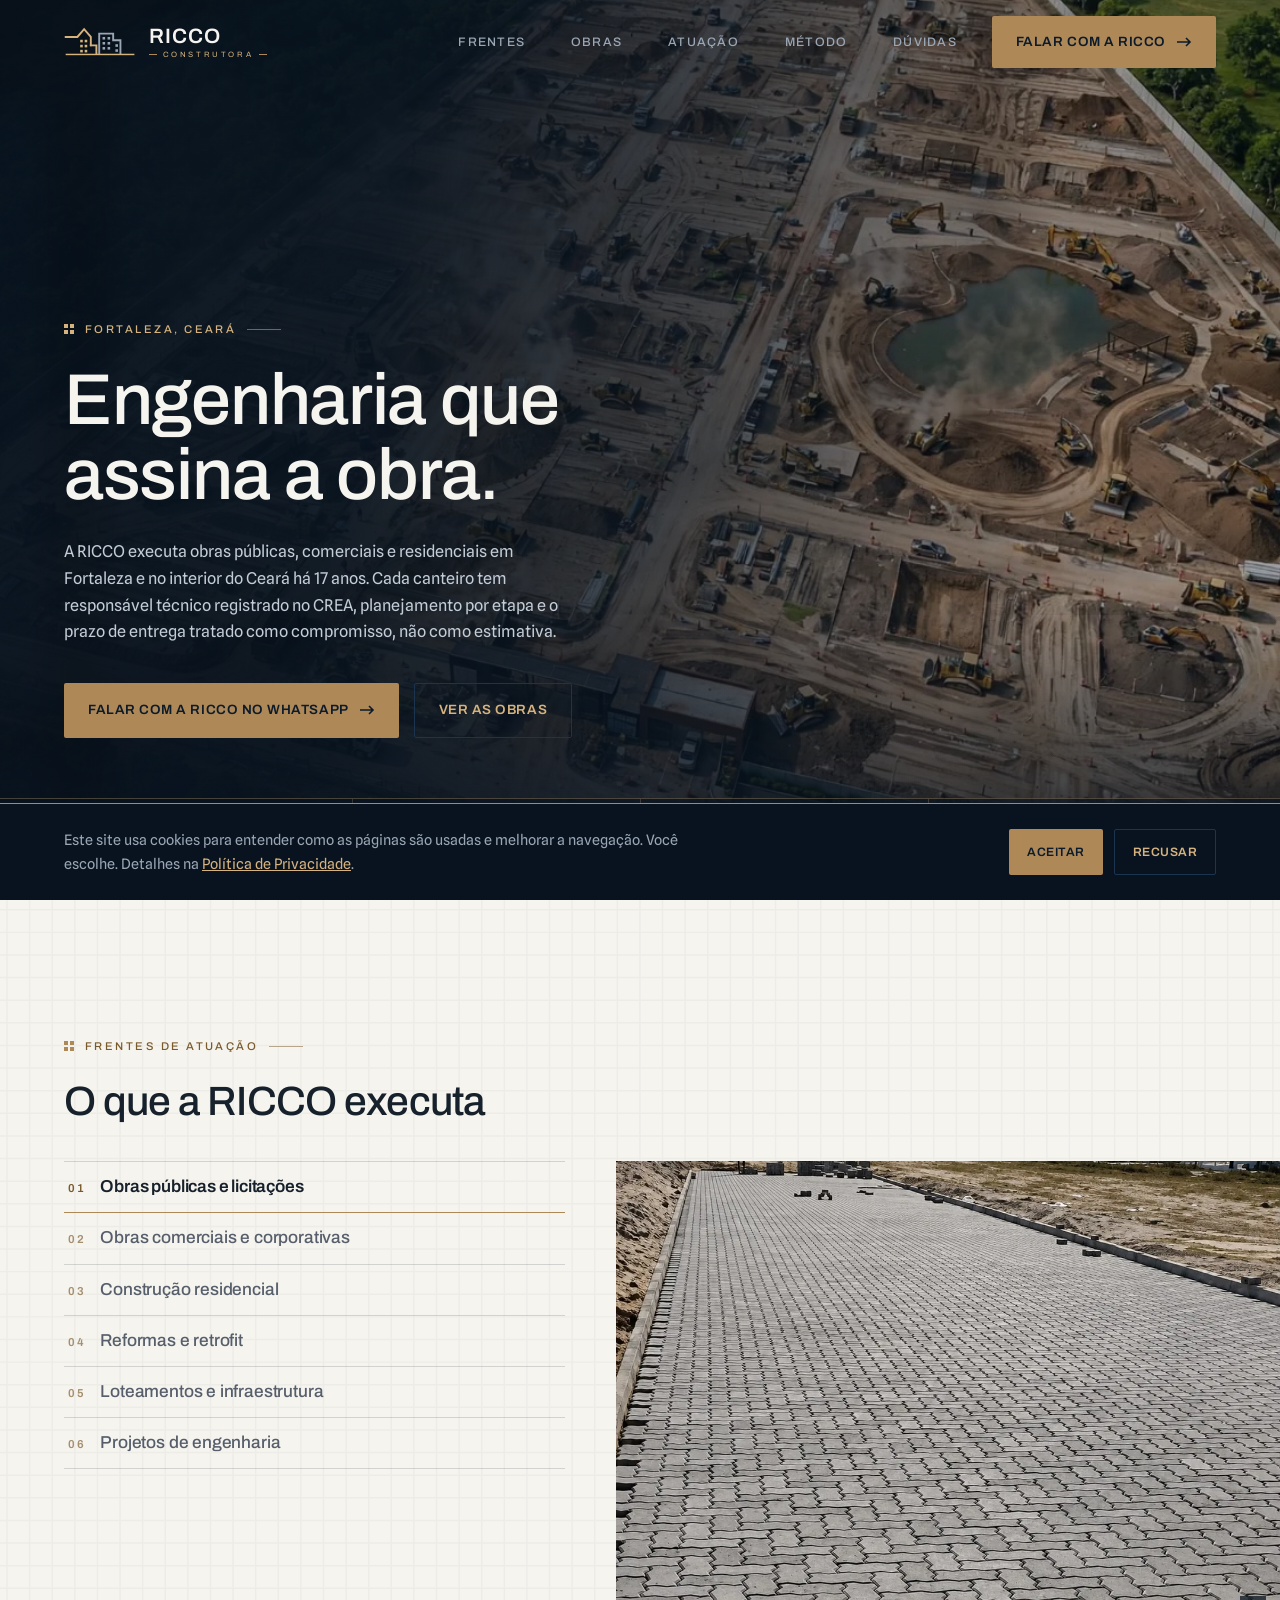
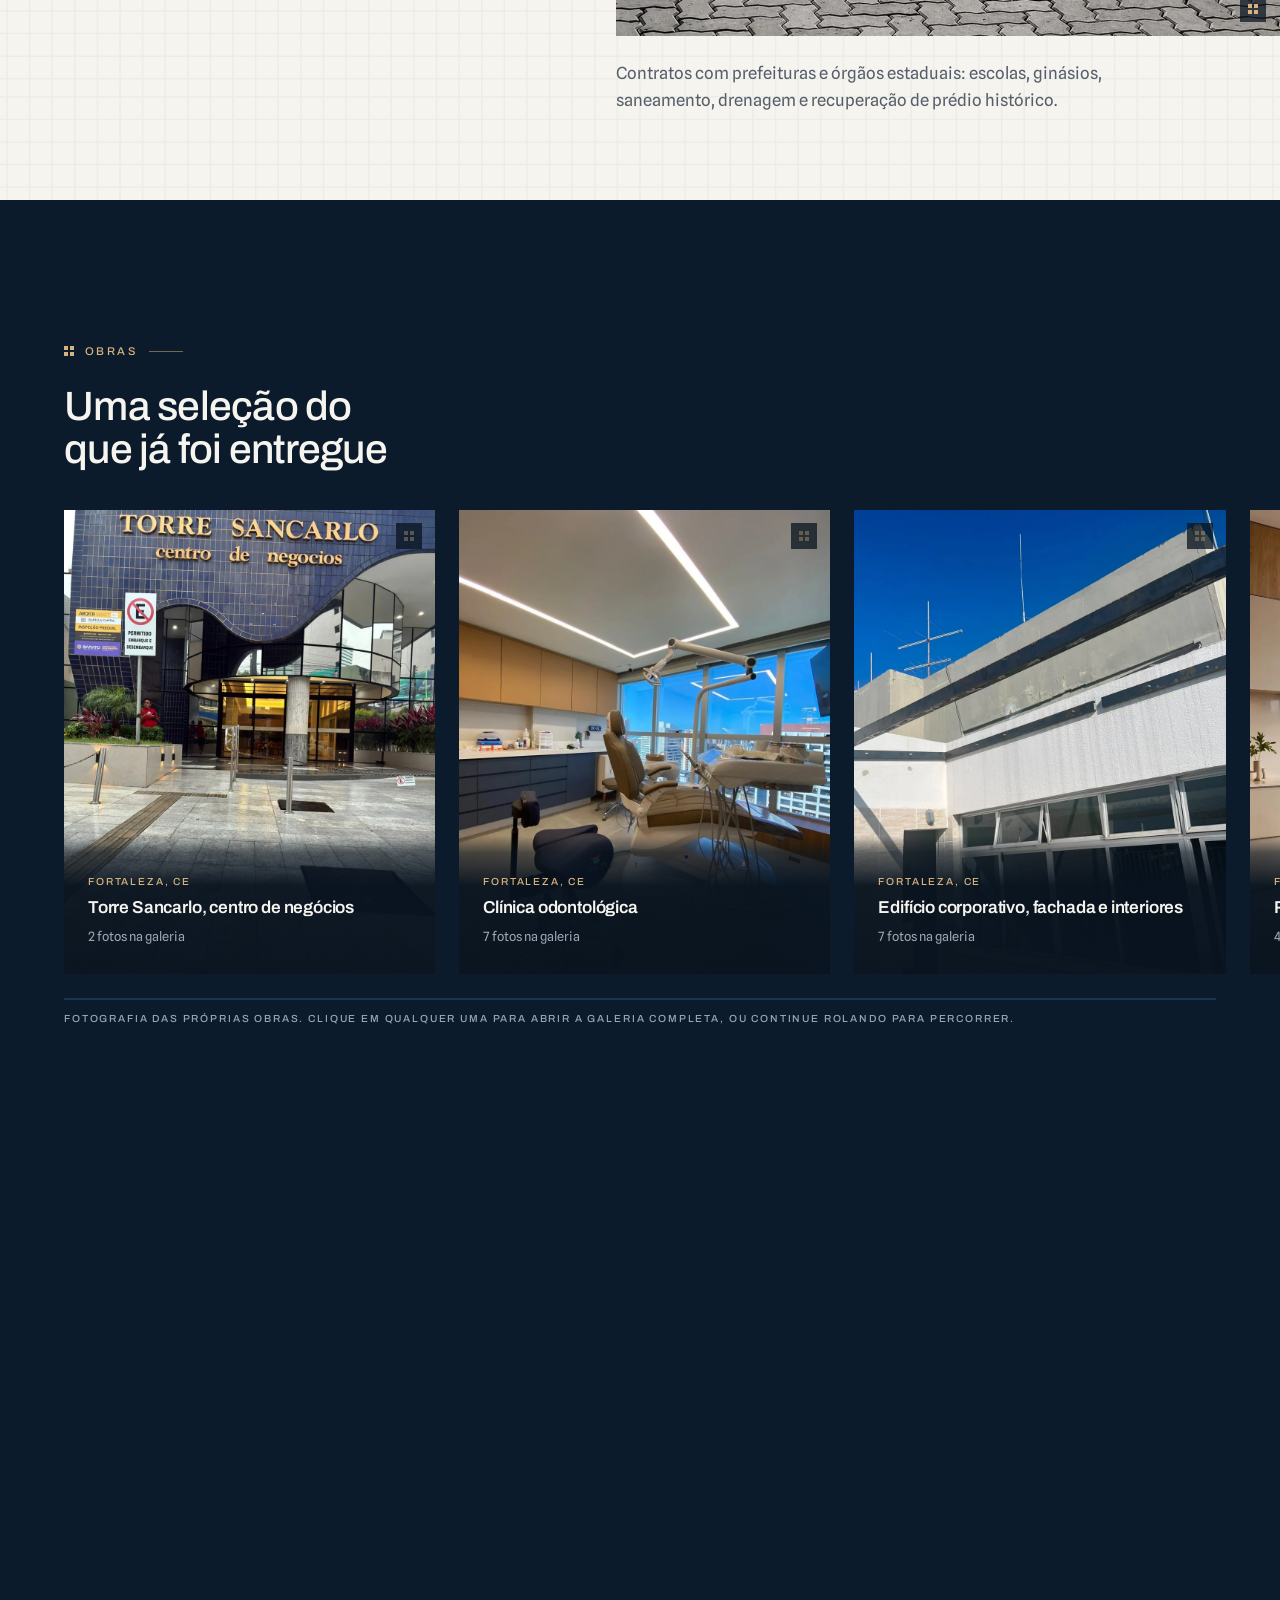
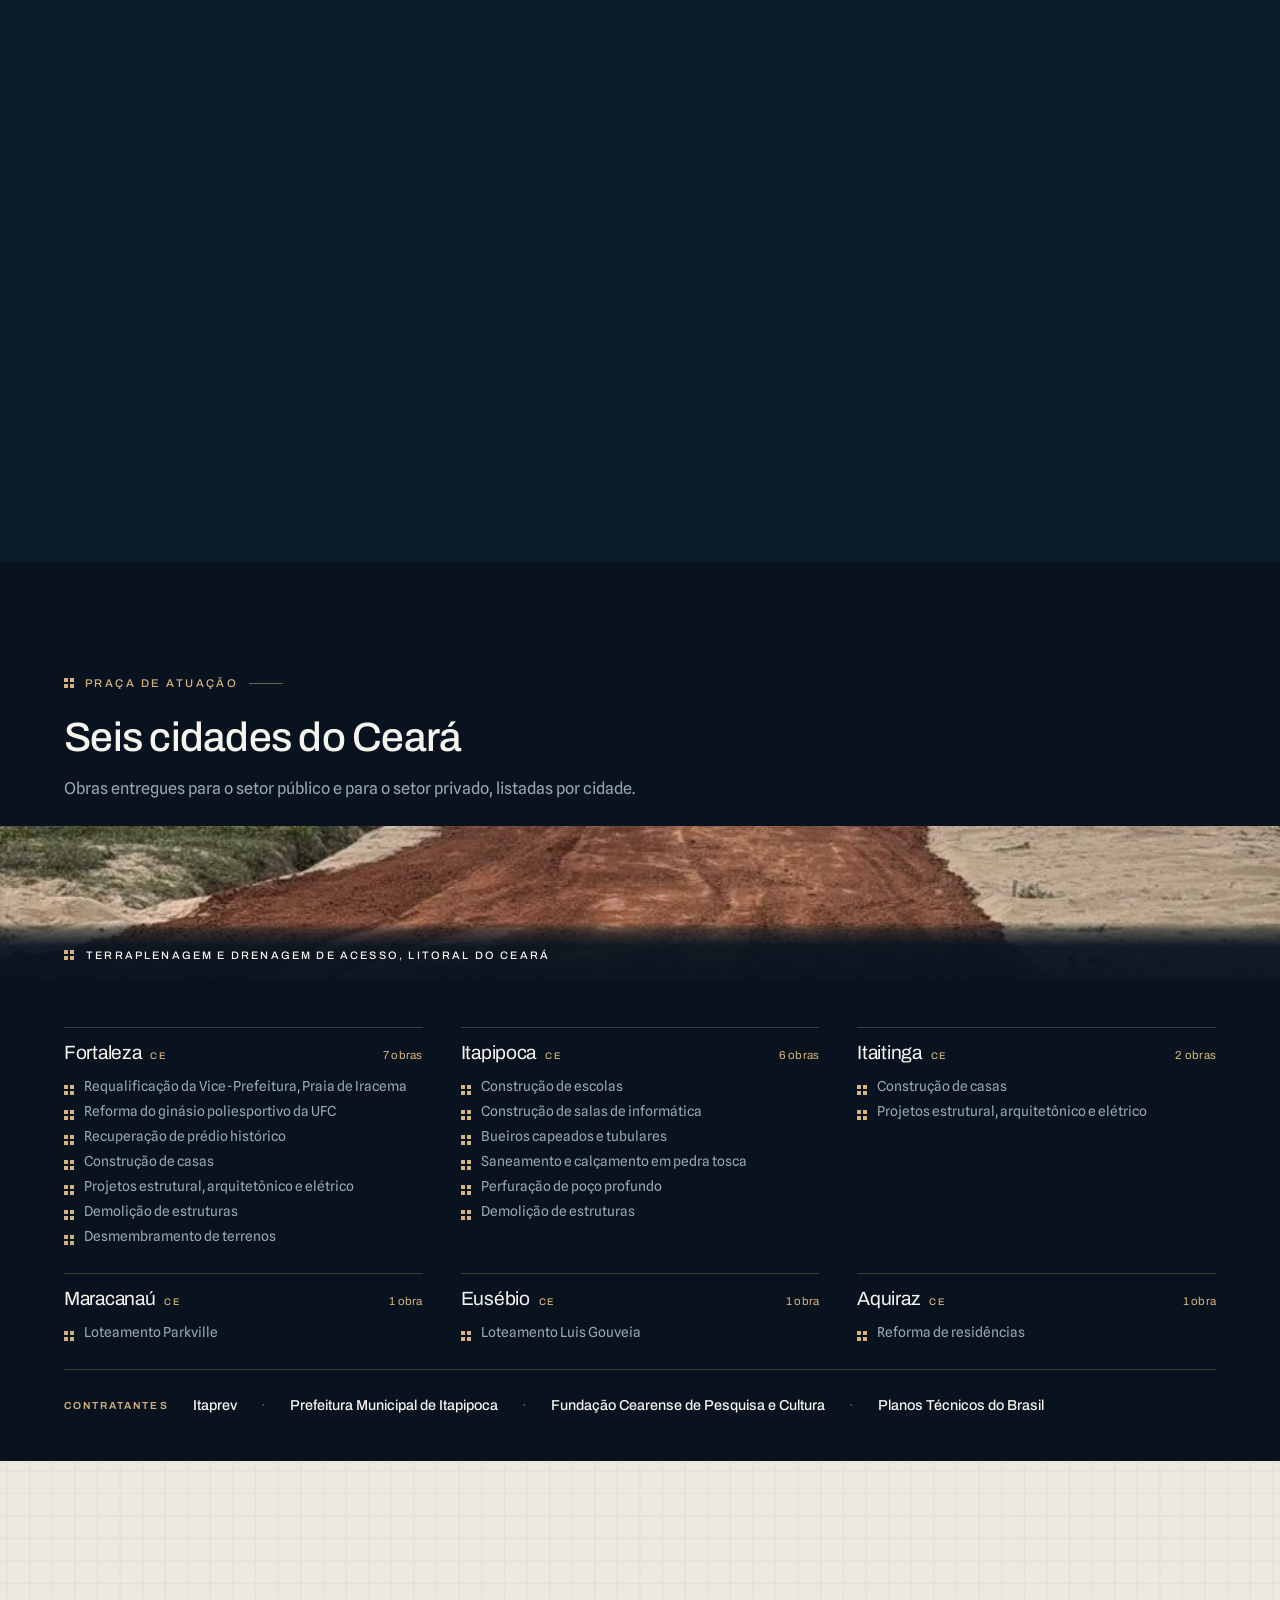
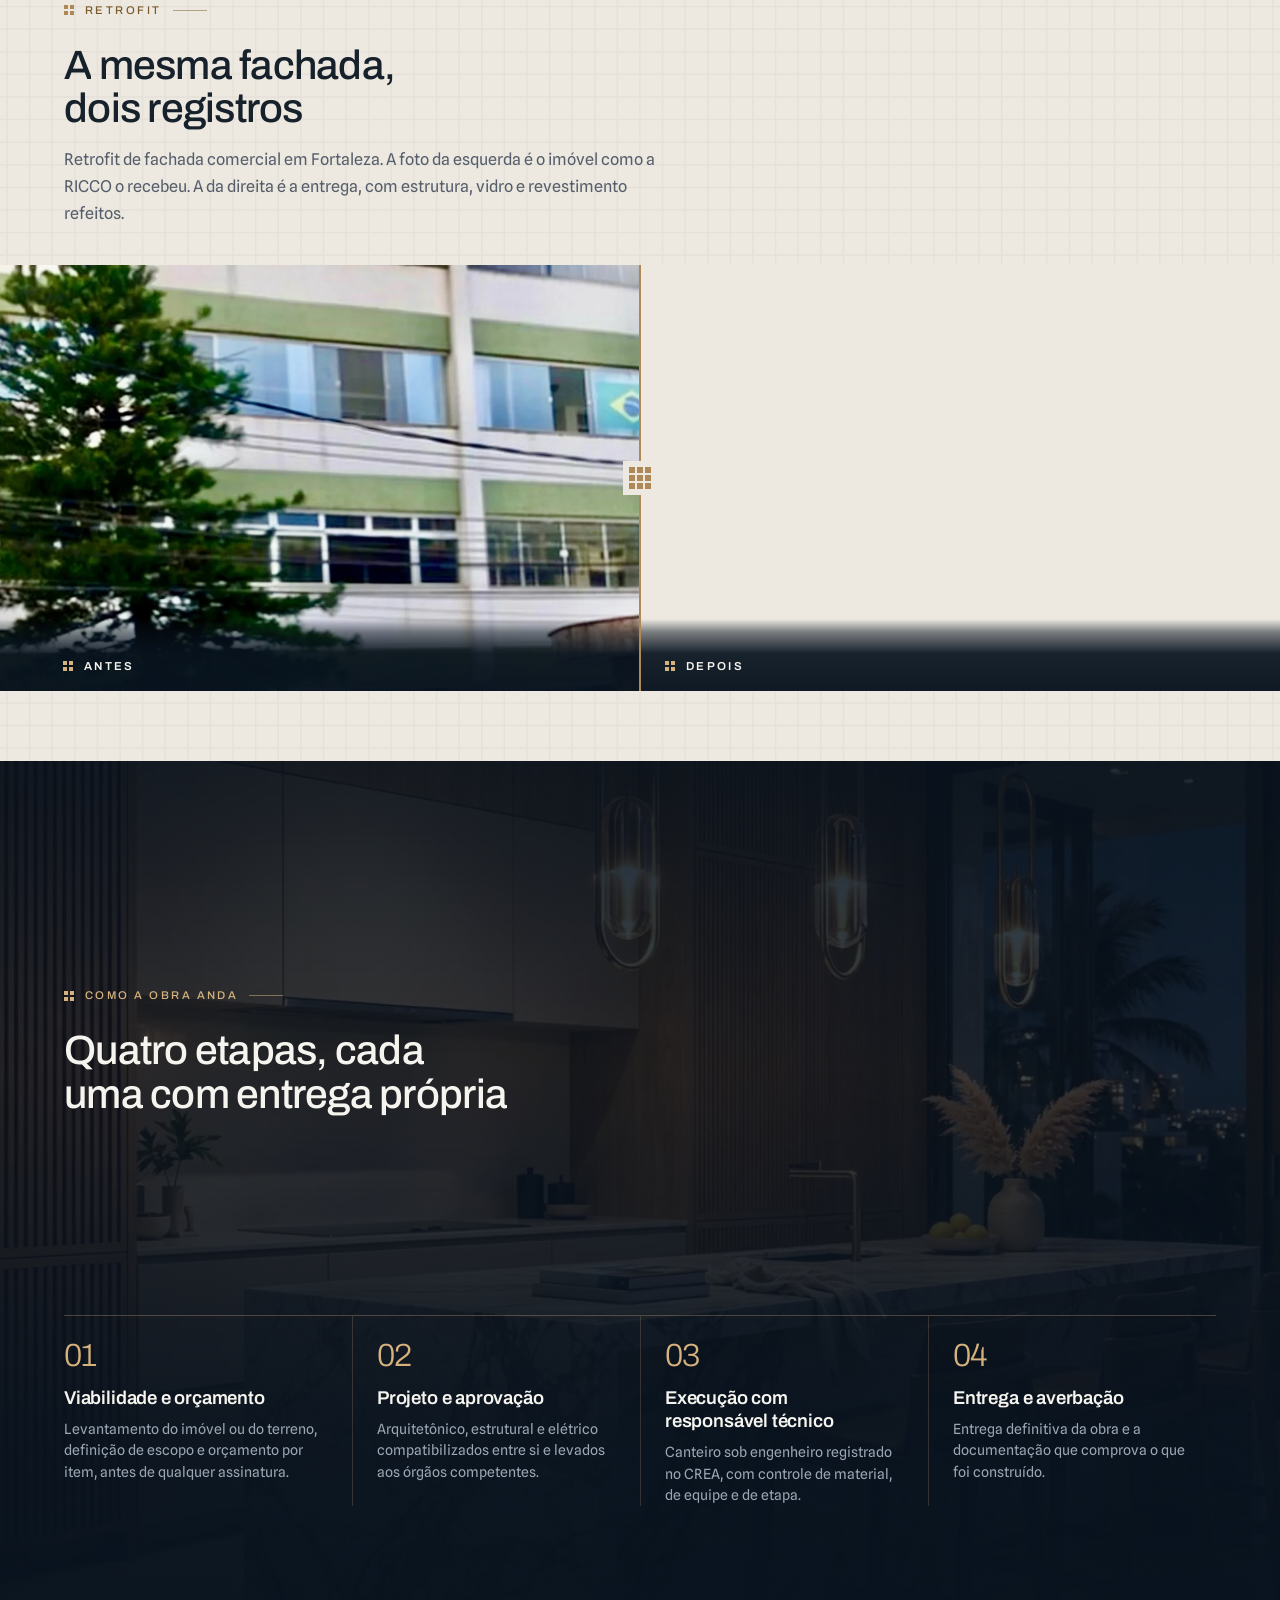
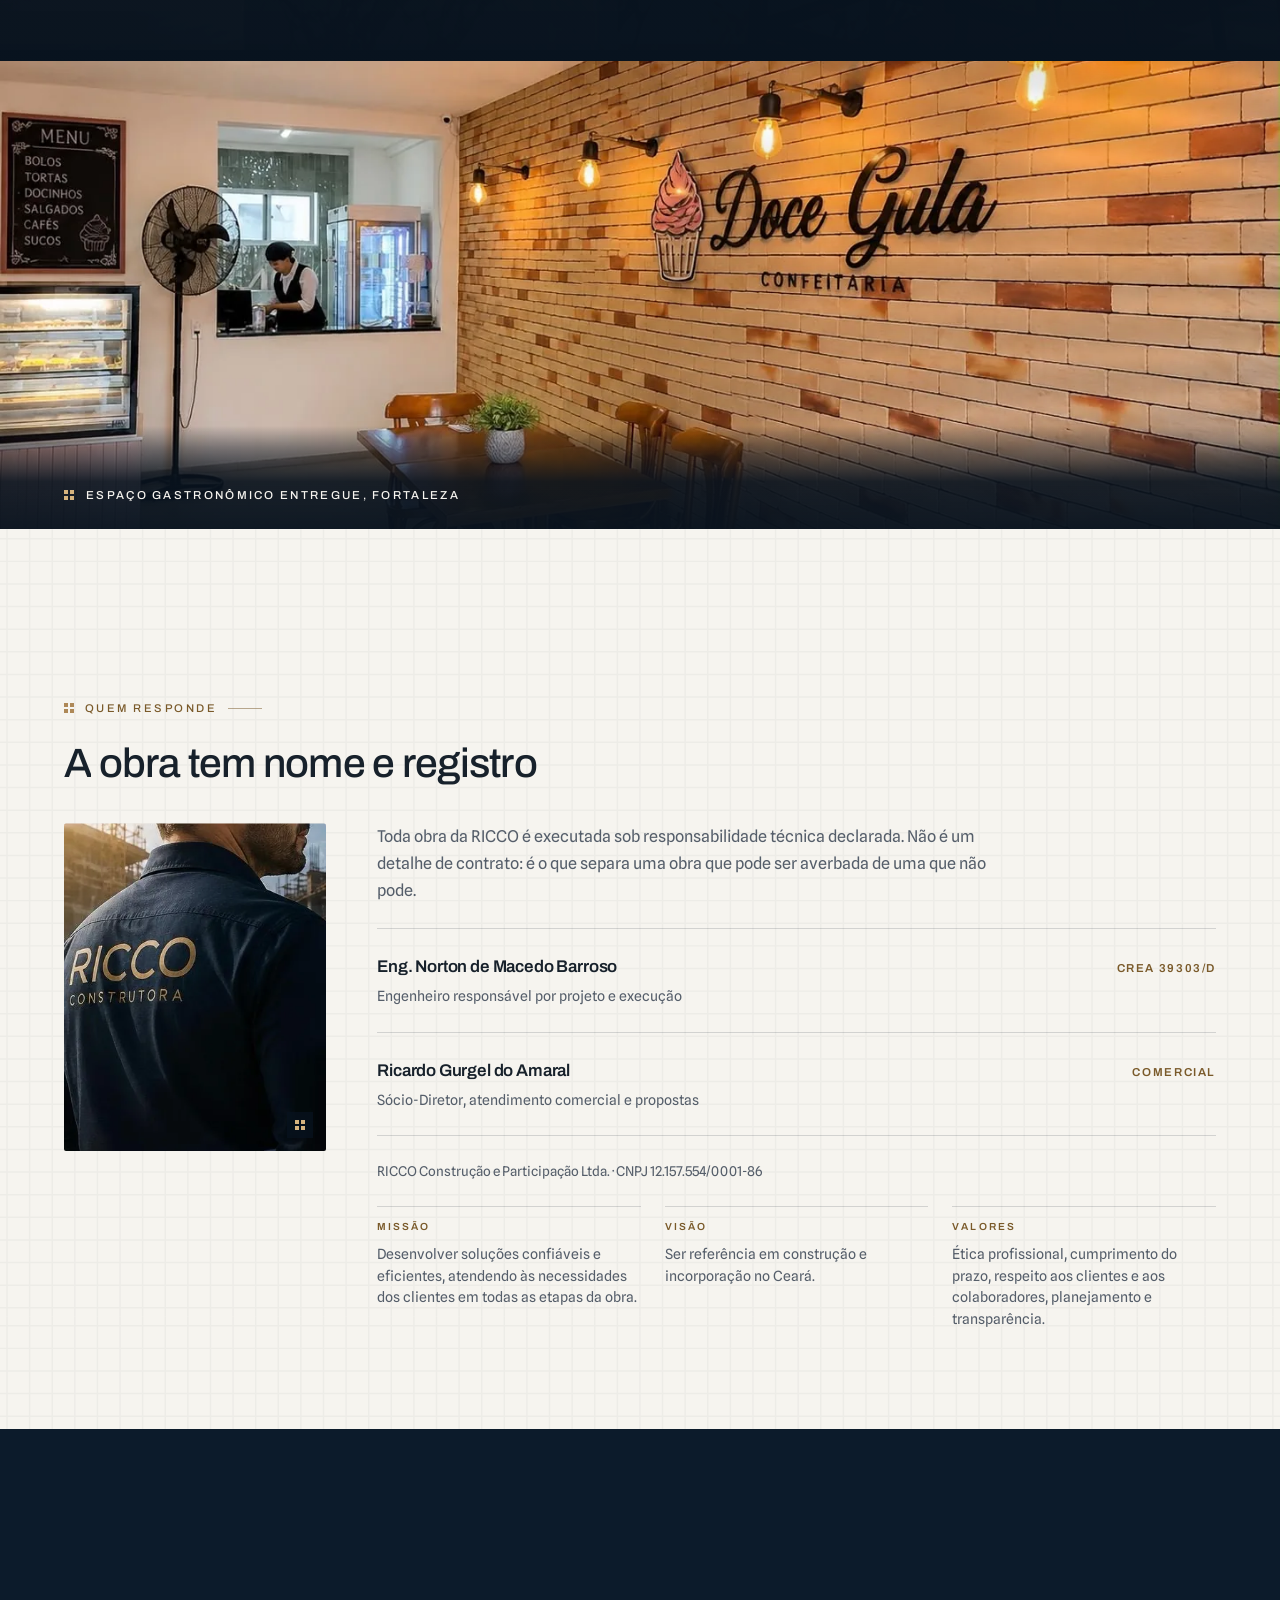
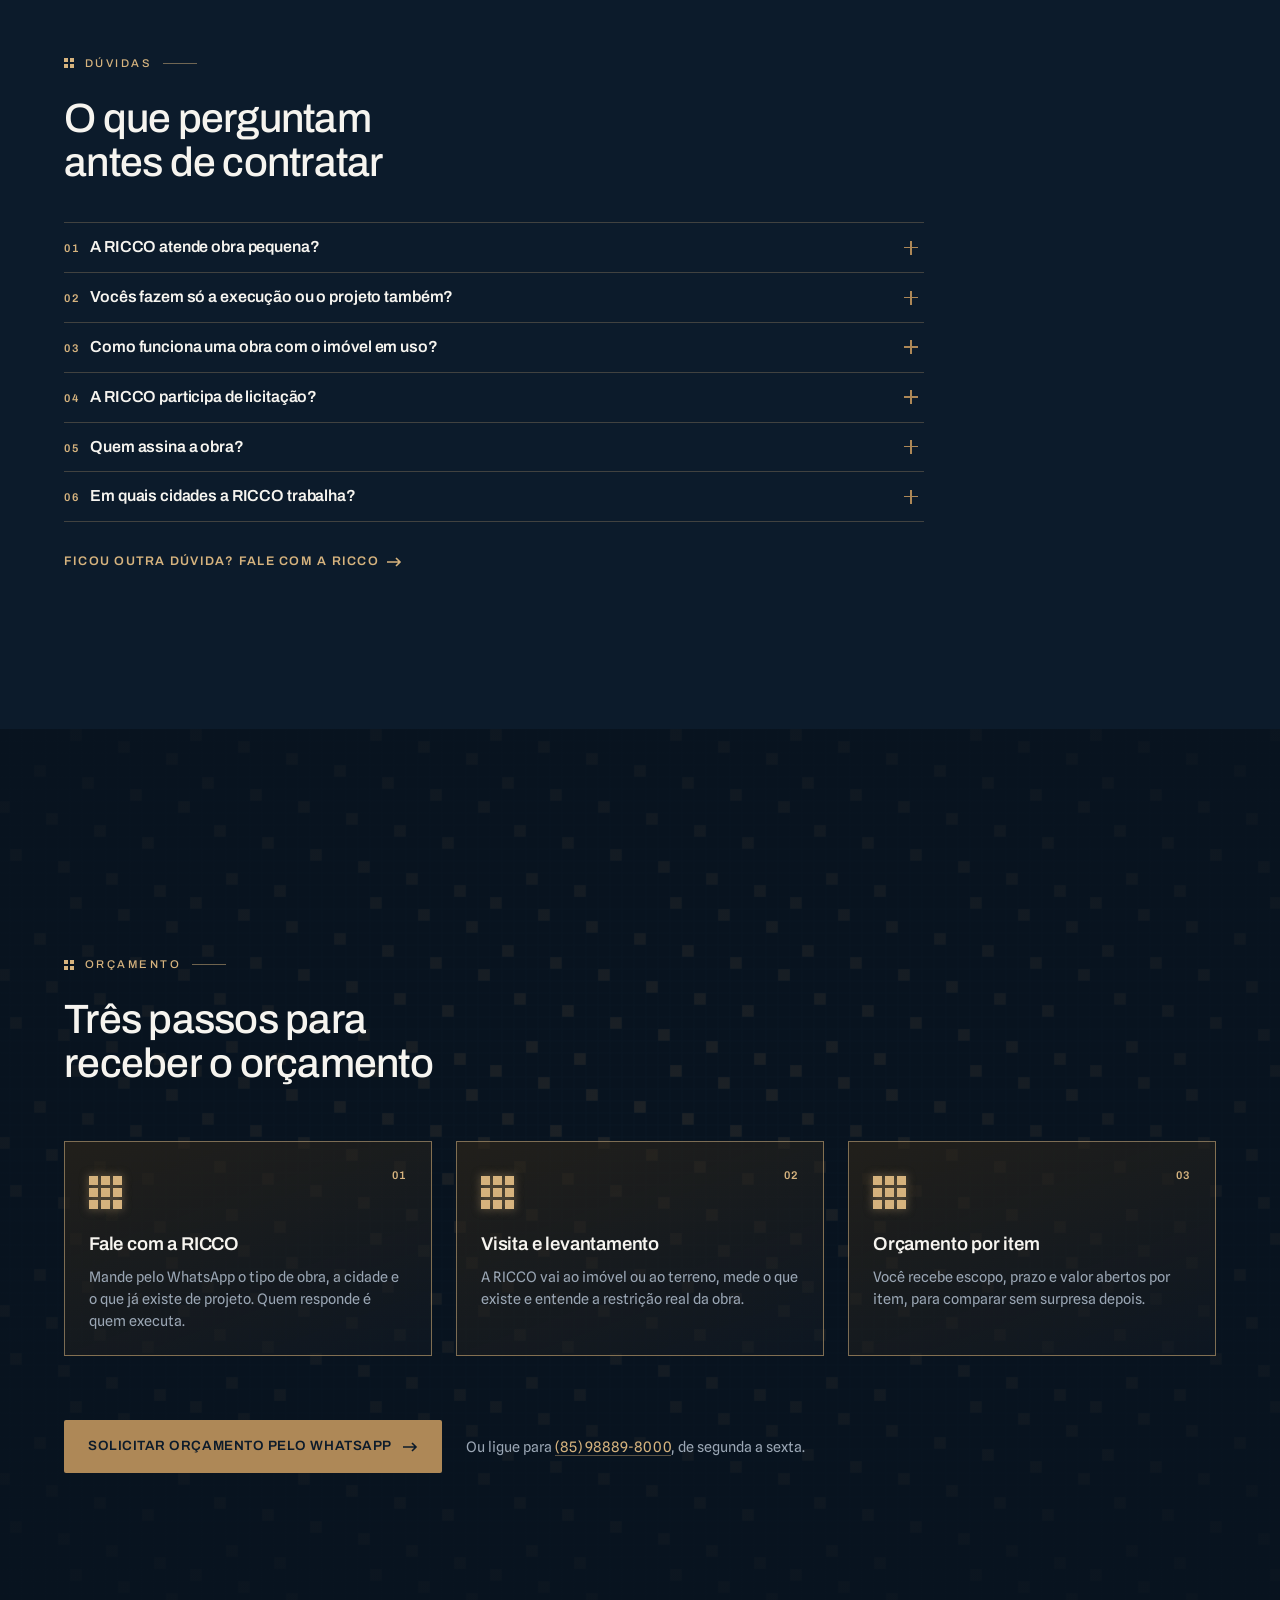
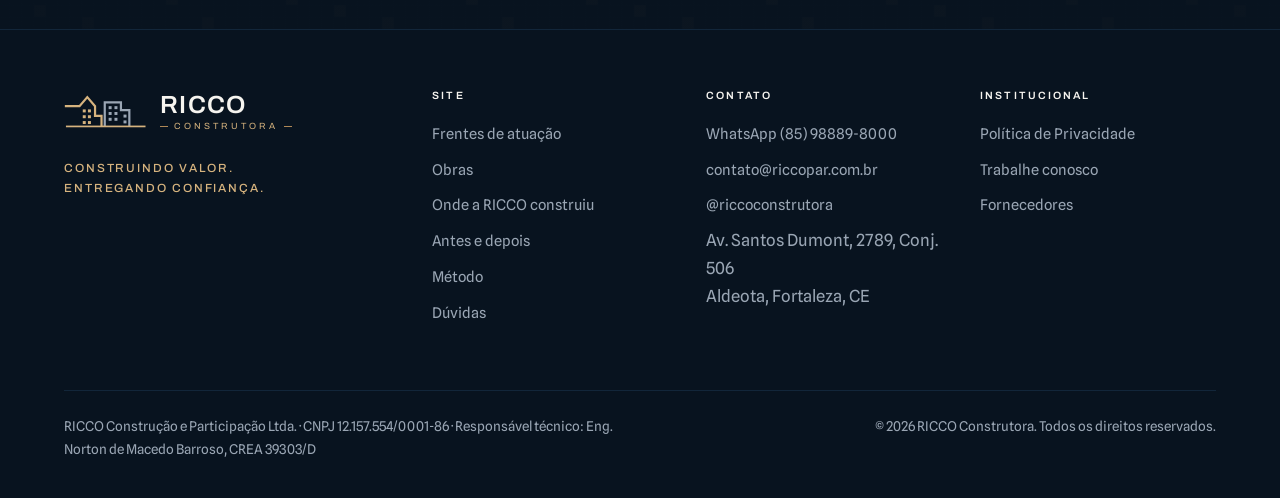
==== commit 7de42175: "Mais imagem em largura total: 7 das 9 secoes de borda a borda De 3 para 7 secoes com imagem ocupando" ====
--- a/deploy-vercel/index.html
+++ b/deploy-vercel/index.html
@@ -178,7 +178,10 @@
         </p>
         <div data-reveal="soft"><h2 id="frentes-h">O que a RICCO executa</h2></div>
       </div>
-
+    </div>
+
+    <!-- fora do container: a foto vai até a borda direita da tela -->
+    <div class="bleed-r">
       <div class="frentes">
         <ul class="frentes-list" role="tablist" aria-label="Frentes de atuação" data-reveal>
           <li role="presentation">
@@ -256,13 +259,12 @@
             <span class="rule"></span>
           </p>
           <div data-reveal="soft"><h2 id="obras-h">Uma seleção do que já foi entregue</h2></div>
-          <p class="lede" data-reveal>Fotografia das próprias obras. Clique em qualquer uma para abrir a galeria completa.</p>
         </div>
       </div>
 
-      <div class="container">
-        <div class="gal-viewport">
-          <div class="gal-track">
+      <!-- fora do container: a trilha vai de borda a borda da tela -->
+      <div class="gal-viewport">
+        <div class="gal-track">
 
             <button class="obra" type="button" data-reveal="fig"
               data-title="Torre Sancarlo, centro de negócios"
@@ -354,10 +356,11 @@
               </div>
             </button>
 
-          </div>
         </div>
+      </div>
+      <div class="gal-foot">
         <div class="gal-rule" aria-hidden="true"><i></i></div>
-        <p class="gal-hint" aria-hidden="true">Continue rolando para percorrer as obras</p>
+        <p class="gal-hint">Fotografia das próprias obras. Clique em qualquer uma para abrir a galeria completa, ou continue rolando para percorrer.</p>
       </div>
     </div>
   </section>
@@ -469,20 +472,21 @@
         <div data-reveal="soft"><h2 id="retrofit-h">A mesma fachada, dois registros</h2></div>
         <p class="lede" data-reveal>Retrofit de fachada comercial em Fortaleza. A foto da esquerda é o imóvel como a RICCO o recebeu. A da direita é a entrega, com estrutura, vidro e revestimento refeitos.</p>
       </div>
-
-      <div class="diptico">
-        <figure data-curtain>
-          <div class="ph"><img src="assets/img/split/antes.webp" width="1200" height="800" alt="Fachada antes da obra: alvenaria pintada, muro de pedra portuguesa, arbusto alto e cones na calçada." loading="lazy" decoding="async"></div>
-          <figcaption><span class="mj"><i></i><i></i><i></i><i></i></span>Antes</figcaption>
-        </figure>
-        <div class="seam" aria-hidden="true">
-          <span class="mj mj-3 mj-lg"><i></i><i></i><i></i><i></i><i></i><i></i><i></i><i></i><i></i></span>
-        </div>
-        <figure data-curtain>
-          <div class="ph"><img src="assets/img/split/depois.webp" width="1200" height="800" alt="A mesma fachada depois da obra: vitrine em vidro temperado, pilares e base revestidos em mármore e nova calçada." loading="lazy" decoding="async"></div>
-          <figcaption><span class="mj"><i></i><i></i><i></i><i></i></span>Depois</figcaption>
-        </figure>
-      </div>
+    </div>
+
+    <!-- fora do container: as duas fotos da mesma fachada de borda a borda -->
+    <div class="diptico">
+      <figure data-curtain>
+        <div class="ph"><img src="assets/img/split/antes.webp" width="1200" height="800" alt="Fachada antes da obra: alvenaria pintada, muro de pedra portuguesa, arbusto alto e cones na calçada." loading="lazy" decoding="async"></div>
+        <figcaption><span class="mj"><i></i><i></i><i></i><i></i></span>Antes</figcaption>
+      </figure>
+      <div class="seam" aria-hidden="true">
+        <span class="mj mj-3 mj-lg"><i></i><i></i><i></i><i></i><i></i><i></i><i></i><i></i><i></i></span>
+      </div>
+      <figure data-curtain>
+        <div class="ph"><img src="assets/img/split/depois.webp" width="1200" height="800" alt="A mesma fachada depois da obra: vitrine em vidro temperado, pilares e base revestidos em mármore e nova calçada." loading="lazy" decoding="async"></div>
+        <figcaption><span class="mj"><i></i><i></i><i></i><i></i></span>Depois</figcaption>
+      </figure>
     </div>
   </section>
 
@@ -526,6 +530,24 @@
           <h3>Entrega e averbação</h3>
           <p>Entrega definitiva da obra e a documentação que comprova o que foi construído.</p>
         </article>
+      </div>
+    </div>
+  </section>
+
+  <!-- ============================================ FAIXA FULL-BLEED
+       Capítulo que é só imagem, de borda a borda. Ponto de respiro entre o
+       método e a responsabilidade técnica. -->
+  <section class="faixa on-dark" data-bg="dark" aria-label="Espaço gastronômico entregue pela RICCO em Fortaleza">
+    <div class="media" data-parallax>
+      <img src="assets/img/bands/entrega.webp" width="1448" height="620" alt="Salão de confeitaria entregue pela RICCO, com parede em tijolo aparente, arandelas em fileira e mobiliário de madeira." loading="lazy" decoding="async">
+    </div>
+    <span class="luz" aria-hidden="true"></span>
+    <div class="cap">
+      <div class="container">
+        <p class="txt" data-reveal="soft">
+          <span class="mj"><i></i><i></i><i></i><i></i></span>
+          Espaço gastronômico entregue, Fortaleza
+        </p>
       </div>
     </div>
   </section>
--- a/deploy-vercel/css/styles.css
+++ b/deploy-vercel/css/styles.css
@@ -19,7 +19,7 @@
   --steel-300:#9AA6B4;  /* texto secundario sobre navy 7,03:1 */
   --ink-900:#17212B;
   --ink-700:#2A3138;
-  --ink-500:#5B6470;
+  --ink-500:#555E6A;
 
   --ff-display:'Archivo',system-ui,sans-serif;
   --ff-body:'Spline Sans',system-ui,sans-serif;
@@ -94,6 +94,19 @@
    (vw inclui a barra de rolagem e causaria overflow) */
 .pad-l{padding-left:max(var(--gut),calc((100% - var(--cw))/2 + var(--gut)))}
 
+/* SANGRIA. Num elemento de largura total, `100%` e a largura da secao (que
+   nao inclui a barra de rolagem), entao estas contas alinham o conteudo a
+   borda interna do container e deixam a imagem ir ate a borda da tela SEM
+   usar vw. Usar vw aqui causaria overflow de ~8px em Windows. */
+.bleed-r{
+  padding-left:max(var(--gut),calc((100% - var(--cw))/2 + var(--gut)));
+  padding-right:0;
+}
+.bleed-l{
+  padding-right:max(var(--gut),calc((100% - var(--cw))/2 + var(--gut)));
+  padding-left:0;
+}
+
 /* Capitulo: uma tela por secao. Conteudo centrado na area livre abaixo do
    header fixo, para nunca ficar escondido atras dele. */
 .chapter{
@@ -134,7 +147,7 @@
 .grid-tex{
   position:absolute;inset:0;z-index:0;pointer-events:none;
   background:url(../assets/patterns/grade-quadrada.svg) center top/1400px auto repeat;
-  opacity:.055;
+  opacity:.04;
 }
 .chapter > .container{position:relative;z-index:2}
 
@@ -325,7 +338,12 @@
 /* ====================================================== FRENTES DE ATUACAO
    Tablist vertical de 6 frentes + FOTO GRANDE que troca. Uma tela, imagem
    em destaque, numeral no lugar do icone de biblioteca. */
-.frentes{display:grid;grid-template-columns:minmax(0,.92fr) minmax(0,1.08fr);gap:clamp(28px,4vw,60px);align-items:start;margin-top:var(--s4)}
+/* A foto vai ate a borda direita da tela: a coluna de texto continua
+   alinhada ao container, a imagem sangra. */
+.frentes{
+  display:grid;grid-template-columns:minmax(0,.86fr) minmax(0,1.14fr);
+  gap:clamp(28px,4vw,56px);align-items:start;margin-top:var(--s4);
+}
 .frentes-list{list-style:none;margin:0;padding:0;border-top:1px solid rgba(23,33,43,.16)}
 .frentes-list li{border-bottom:1px solid rgba(23,33,43,.16)}
 .fr-btn{
@@ -342,7 +360,8 @@
 .fr-btn[aria-selected="true"] .bar{transform:scaleX(1)}
 
 .frentes-panel{position:relative}
-.fr-fig{position:relative;overflow:hidden;background:var(--bone-100);aspect-ratio:4/3}
+.fr-fig{position:relative;overflow:hidden;background:var(--bone-100);aspect-ratio:7/5}
+.fr-cap{padding-right:var(--gut)}
 /* SEM JAVASCRIPT a primeira foto e a primeira legenda ficam visiveis. O
    `opacity:0` das demais nao pode ser o padrao cru, senao o painel inteiro
    aparece vazio quando o app.js nao roda. O flag data-tabs="on" e escrito
@@ -357,7 +376,7 @@
 .fr-fig[data-tabs="on"] img[data-on="true"]{opacity:1;transform:scale(1)}
 .fr-fig .corner{position:absolute;right:14px;bottom:14px;z-index:2;padding:8px;background:rgba(8,19,31,.72)}
 .fr-fig .corner i{background:var(--gold-300)}
-.fr-cap{margin-top:var(--s3);position:relative;min-height:4.9em}
+.fr-cap{margin-top:var(--s3);position:relative;min-height:4.4em}
 .fr-cap p{color:var(--ink-500);max-width:52ch;opacity:0;position:absolute;inset:0;transition:opacity .45s var(--e2)}
 .fr-cap p:first-child{opacity:1}
 .fr-cap[data-tabs="on"] p:first-child{opacity:0}
@@ -373,34 +392,60 @@
   .gal-scene[data-pin="on"] .gal-sticky{position:sticky;top:0;height:100vh;overflow:hidden;display:grid;align-content:center}
 }
 .gal-sticky{padding:calc(var(--header-h) + var(--s3)) 0 var(--s4)}
-.gal-viewport{overflow:hidden;margin-top:var(--s4)}
+/* A trilha vai de borda a borda da tela. O primeiro card continua alinhado
+   a borda interna do container (padding-left calculado), e o ultimo sangra
+   pela direita, o que tambem sinaliza que ha mais obra para percorrer. */
+.gal-viewport{
+  overflow:hidden;margin-top:var(--s4);
+  padding-left:max(var(--gut),calc((100% - var(--cw))/2 + var(--gut)));
+}
 .gal-track{display:flex;gap:var(--s3);align-items:flex-start;will-change:transform}
 .obra{
-  flex:0 0 auto;width:clamp(250px,24vw,380px);
+  flex:0 0 auto;width:clamp(250px,29vw,430px);
   display:block;text-align:left;background:transparent;border:0;padding:0;
   font:inherit;color:inherit;cursor:pointer;
   transition:transform .14s linear;
 }
 .obra figure{margin:0;position:relative;overflow:hidden;background:var(--navy-700);aspect-ratio:4/5}
+.obra{position:relative}
 .obra img{width:100%;height:100%;object-fit:cover;transition:transform 1s var(--e)}
 .obra:hover img,.obra:focus-visible img{transform:scale(1.05)}
-.obra .corner{position:absolute;right:13px;bottom:13px;z-index:2;padding:8px;background:rgba(8,19,31,.74)}
+.obra .corner{position:absolute;right:13px;top:13px;z-index:3;padding:8px;background:rgba(8,19,31,.74)}
 .obra .corner i{background:var(--gold-300);opacity:.35;transition:opacity .3s var(--e2)}
 .obra:hover .corner i{opacity:1}
 .obra:hover .corner i:nth-child(1){transition-delay:0s}
 .obra:hover .corner i:nth-child(2){transition-delay:.06s}
 .obra:hover .corner i:nth-child(3){transition-delay:.12s}
 .obra:hover .corner i:nth-child(4){transition-delay:.18s}
-.obra-body{padding-top:13px;position:relative}
-.obra-body .bar{position:absolute;left:0;top:0;height:1px;width:100%;background:var(--gold-500);transform:scaleX(0);transform-origin:0 50%;transition:transform .6s var(--e)}
+/* Legenda SOBRE a foto: com a galeria em largura total dentro de uma tela
+   so, a legenda abaixo da figura era cortada pelo overflow do viewport. Aqui
+   ela vive no rodape da propria imagem, sobre um degrade denso o bastante
+   para o contraste (auditado por amostragem de pixel). */
+.obra-body{
+  position:absolute;left:0;right:0;bottom:0;z-index:2;
+  padding:var(--s4) var(--s3) var(--s3);
+  background:linear-gradient(to top,
+    rgba(8,19,31,.985) 0%,rgba(8,19,31,.965) 64%,rgba(8,19,31,.6) 88%,rgba(8,19,31,0) 100%);
+}
+.obra-body .bar{position:absolute;left:var(--s3);right:var(--s3);top:auto;bottom:0;height:1px;width:auto;background:var(--gold-500);transform:scaleX(0);transform-origin:0 50%;transition:transform .6s var(--e)}
 .obra:hover .obra-body .bar{transform:scaleX(1)}
-.obra-over{display:block;font-family:var(--ff-display);font-size:.66rem;font-weight:500;letter-spacing:.18em;text-transform:uppercase;color:var(--gold-300);margin:11px 0 7px}
-.obra-body h3{color:var(--bone-50);margin-bottom:5px}
-.obra-count{font-size:.82rem;color:var(--steel-300)}
+.obra-over{display:block;font-family:var(--ff-display);font-size:.64rem;font-weight:500;letter-spacing:.18em;text-transform:uppercase;color:var(--gold-300);margin:0 0 6px}
+.obra-body h3{color:var(--bone-50);margin-bottom:4px;font-size:1.08rem}
+.obra-count{font-size:.8rem;color:var(--steel-300)}
 /* regua de progresso da cena */
 .gal-rule{margin-top:var(--s3);height:2px;background:var(--navy-600);position:relative}
+.gal-foot{padding-left:max(var(--gut),calc((100% - var(--cw))/2 + var(--gut)));padding-right:max(var(--gut),calc((100% - var(--cw))/2 + var(--gut)))}
 .gal-rule i{position:absolute;left:0;top:0;height:100%;width:100%;background:var(--gold-500);transform:scaleX(0);transform-origin:0 50%}
 .gal-hint{margin-top:11px;font-family:var(--ff-display);font-size:.64rem;font-weight:500;letter-spacing:.18em;text-transform:uppercase;color:var(--steel-300)}
+/* no mobile a legenda volta para baixo da figura: nao ha cena travada nem
+   restricao de uma tela, e o texto sobre a foto perde legibilidade em card
+   estreito */
+@media (max-width:900px){
+  .obra-body{position:static;padding:13px 0 0;background:none}
+  .obra-body .bar{left:0;right:0;top:0;bottom:auto}
+  .obra-over{margin:11px 0 7px}
+  .obra .corner{top:auto;bottom:13px}
+}
 
 /* cursor-bolha "ampliar" sobre a galeria (desktop, ponteiro fino) */
 .zoomcur{
@@ -458,8 +503,14 @@
 .contratantes .sep{color:var(--gold-500);opacity:.6}
 
 /* ============================================= ANTES E DEPOIS (diptico) */
-.diptico{margin-top:var(--s4);display:grid;grid-template-columns:1fr auto 1fr;gap:var(--s3);align-items:center}
-.diptico figure{margin:0}
+/* Diptico de BORDA A BORDA: as duas fotos da mesma fachada ocupam a largura
+   inteira da tela, separadas por um filete de ouro. A legenda entra sobre a
+   propria foto, sobre um degrade denso o suficiente para o contraste. */
+.diptico{
+  margin-top:var(--s4);
+  display:grid;grid-template-columns:1fr 2px 1fr;gap:0;align-items:stretch;
+}
+.diptico figure{margin:0;position:relative}
 .diptico .ph{overflow:hidden;background:var(--bone-100);aspect-ratio:3/2;position:relative}
 .diptico img{width:100%;height:100%;object-fit:cover}
 /* cortina que abre: a foto e revelada por clip-path, nao por fade */
@@ -467,12 +518,44 @@
 html[data-motion] .diptico figure[data-curtain][data-in="true"]{clip-path:inset(0 0 0 0)}
 html[data-motion] .diptico figure[data-curtain]:nth-of-type(2){transition-delay:.18s}
 .diptico figcaption{
-  display:flex;align-items:center;gap:11px;margin-top:13px;
-  font-family:var(--ff-display);font-size:.7rem;font-weight:600;
-  letter-spacing:.2em;text-transform:uppercase;color:var(--gold-ink);
-}
-.diptico .seam{align-self:stretch;width:1px;background:rgba(23,33,43,.18);position:relative}
-.diptico .seam .mj{position:absolute;left:50%;top:50%;transform:translate(-50%,-50%);background:var(--bone-100);padding:6px}
+  position:absolute;left:0;right:0;bottom:0;z-index:2;
+  padding:var(--s4) var(--s3) var(--s2);
+  display:flex;align-items:center;gap:11px;
+  font-family:var(--ff-display);font-size:.72rem;font-weight:600;
+  letter-spacing:.2em;text-transform:uppercase;color:var(--bone-50);
+  background:linear-gradient(to top,
+    rgba(8,19,31,.97) 0%,rgba(8,19,31,.93) 52%,rgba(8,19,31,.5) 82%,rgba(8,19,31,0) 100%);
+}
+.diptico figure:first-of-type figcaption{padding-left:max(var(--gut),calc((100% * 2 - var(--cw))/2 + var(--gut)))}
+.diptico figcaption .mj i{background:var(--gold-300)}
+.diptico .seam{background:var(--gold-500);position:relative}
+.diptico .seam .mj{position:absolute;left:50%;top:50%;transform:translate(-50%,-50%);background:var(--bone-100);padding:6px;z-index:3}
+
+/* ======================================== FAIXA FULL-BLEED (entrega)
+   Capitulo que e so imagem, de borda a borda. Nao precisa de uma tela
+   inteira: e ponto de respiro entre duas secoes de conteudo. */
+.faixa{
+  position:relative;overflow:hidden;background:var(--navy-900);
+  height:clamp(280px,52vh,560px);
+}
+.faixa .media{position:absolute;inset:-8% 0}
+.faixa img{width:100%;height:100%;object-fit:cover;object-position:50% 46%}
+.faixa .luz{
+  position:absolute;inset:0;z-index:1;pointer-events:none;
+  background:url(../assets/patterns/luz-persiana.svg) 100% 0/56% auto no-repeat;
+  opacity:.34;mix-blend-mode:multiply;
+}
+.faixa .cap{
+  position:absolute;left:0;right:0;bottom:0;z-index:2;
+  padding:var(--s5) 0 var(--s3);
+  background:linear-gradient(to top,
+    rgba(8,19,31,.96) 0%,rgba(8,19,31,.9) 46%,rgba(8,19,31,.42) 78%,rgba(8,19,31,0) 100%);
+}
+.faixa .cap .txt{
+  display:flex;align-items:center;gap:12px;
+  font-family:var(--ff-display);font-size:.72rem;font-weight:500;
+  letter-spacing:.2em;text-transform:uppercase;color:var(--bone-50);
+}
 
 /* ============================================= METODO (faixa sobre foto) */
 .metodo-sec{position:relative;background:var(--navy-900)}
@@ -703,8 +786,14 @@
   .creds li:nth-child(3),.creds li:nth-child(4){border-top:1px solid rgba(214,179,126,.22)}
   .creds li:nth-child(3){border-left:0;padding-left:0}
 
-  /* frentes: tablist em cima, foto embaixo */
+  /* frentes: tablist em cima, foto embaixo (sem sangria) */
   .frentes{grid-template-columns:1fr;gap:var(--s3)}
+  .bleed-r,.bleed-l{padding-left:var(--gut);padding-right:var(--gut)}
+  .fr-cap{padding-right:0}
+  .gal-viewport{padding-left:0}
+  .gal-foot{padding-left:0;padding-right:0}
+  .faixa{height:clamp(220px,34vh,320px)}
+  .diptico figure:first-of-type figcaption{padding-left:var(--s3)}
   .fr-cap{min-height:0}
   .fr-cap p{position:static;opacity:1;display:none}
   .fr-cap p:first-child{display:block}
@@ -729,7 +818,7 @@
 
 @media (max-width:660px){
   .cidades-grid{grid-template-columns:1fr}
-  .diptico{grid-template-columns:1fr;gap:var(--s3)}
+  .diptico{grid-template-columns:1fr;gap:2px}
   .diptico .seam{display:none}
   .mvv{grid-template-columns:1fr}
   .pessoas li{grid-template-columns:1fr}
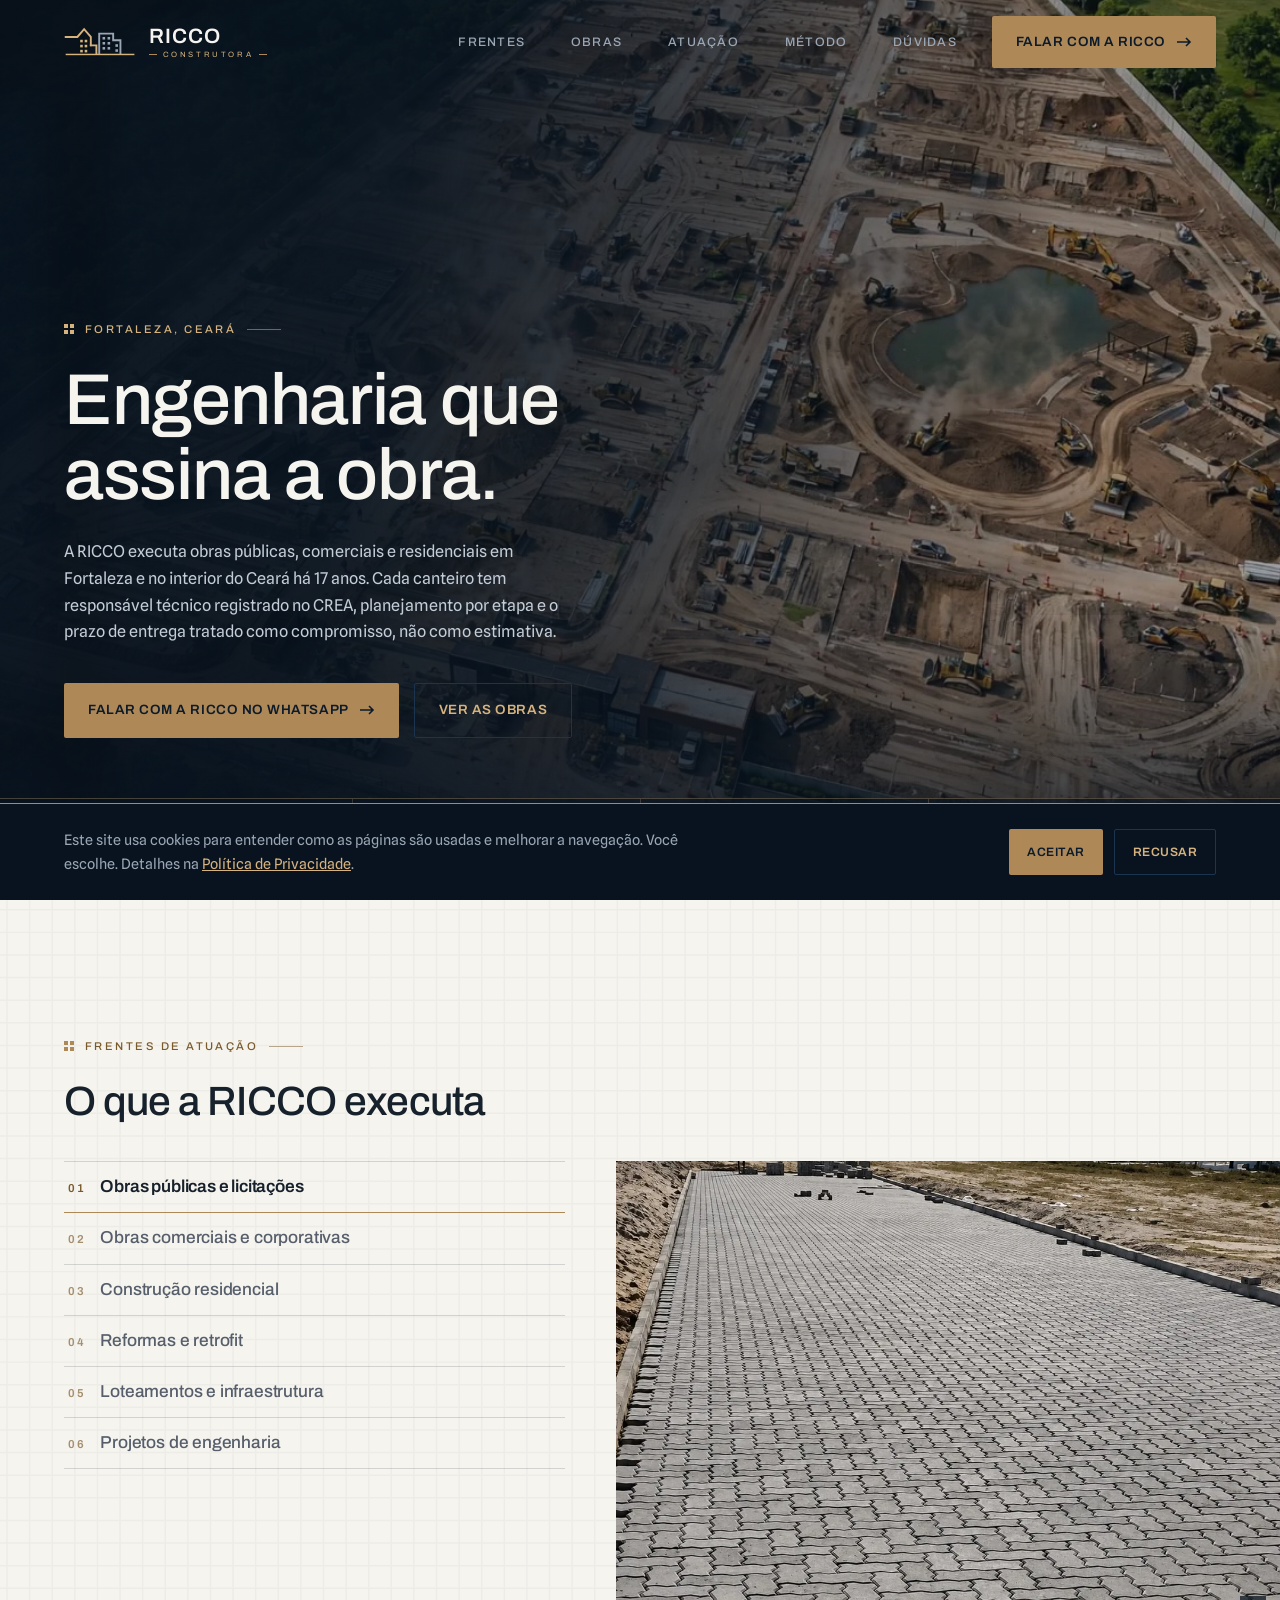
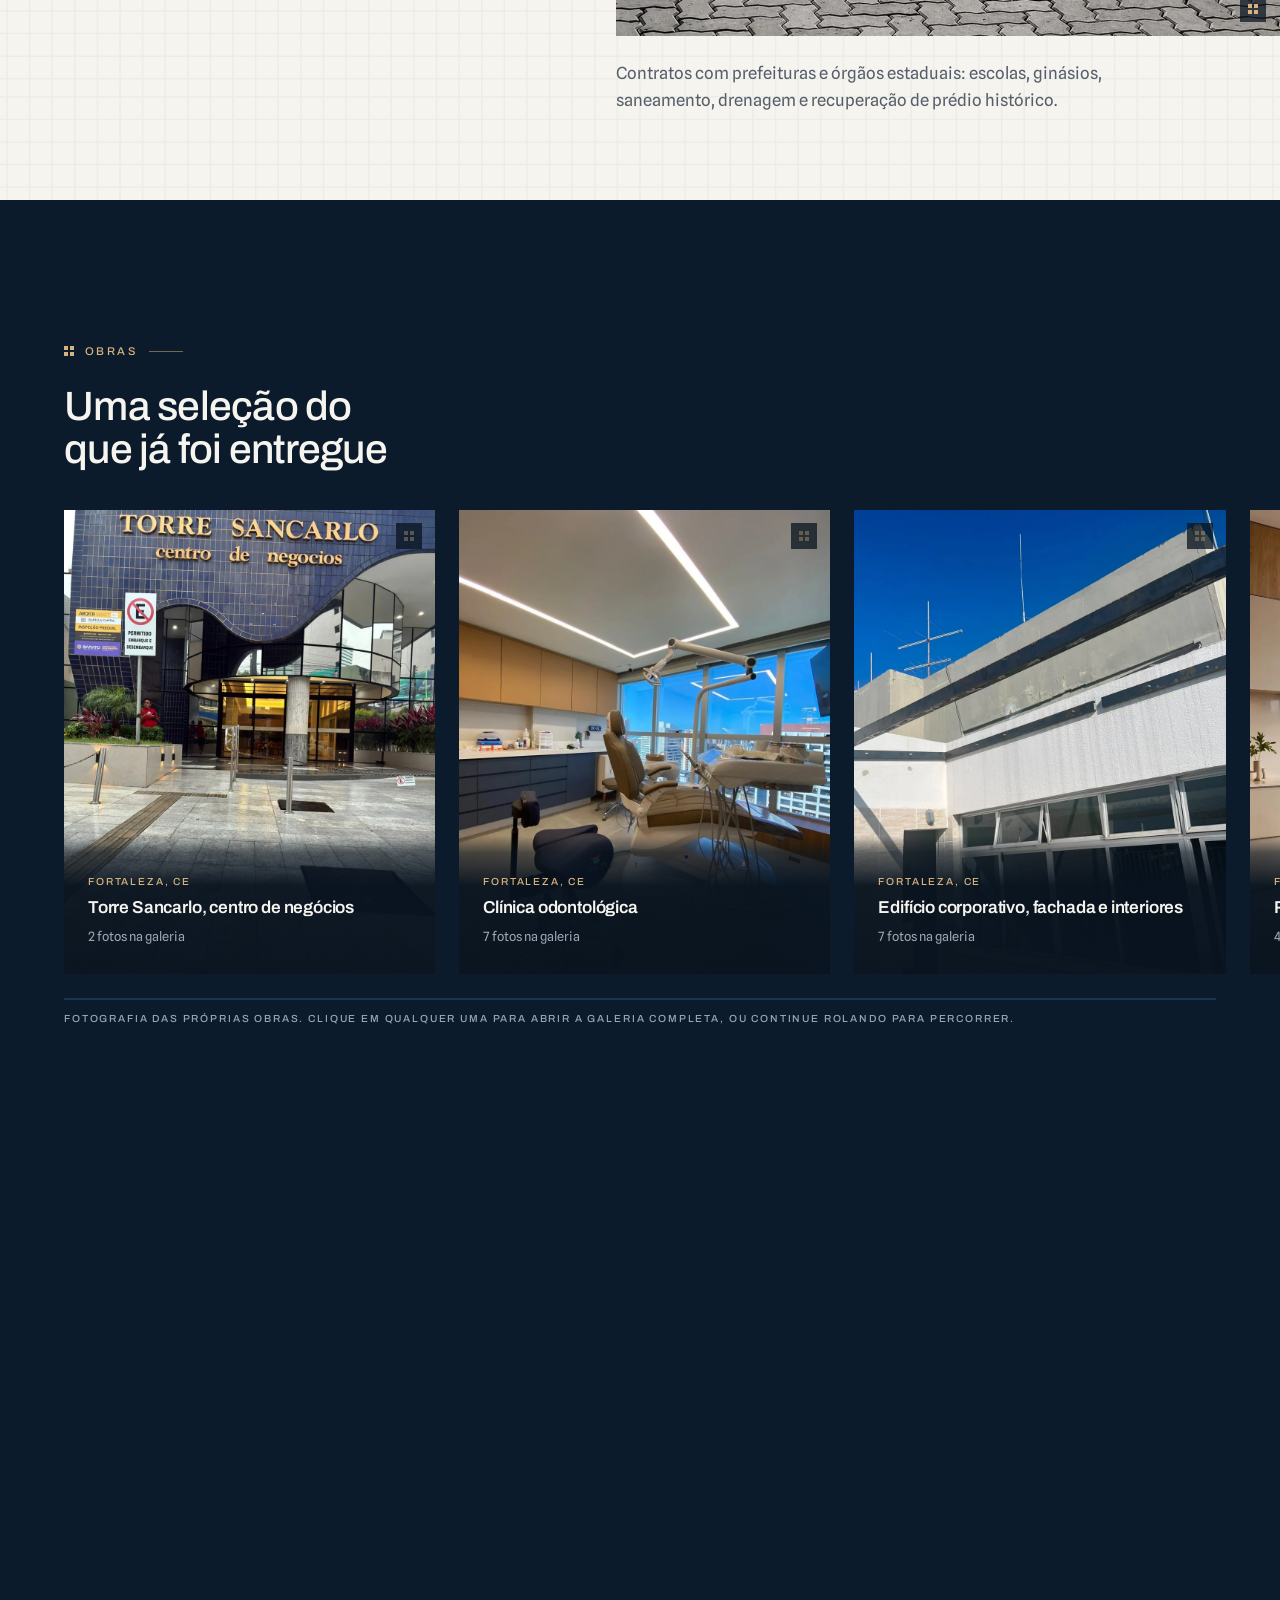
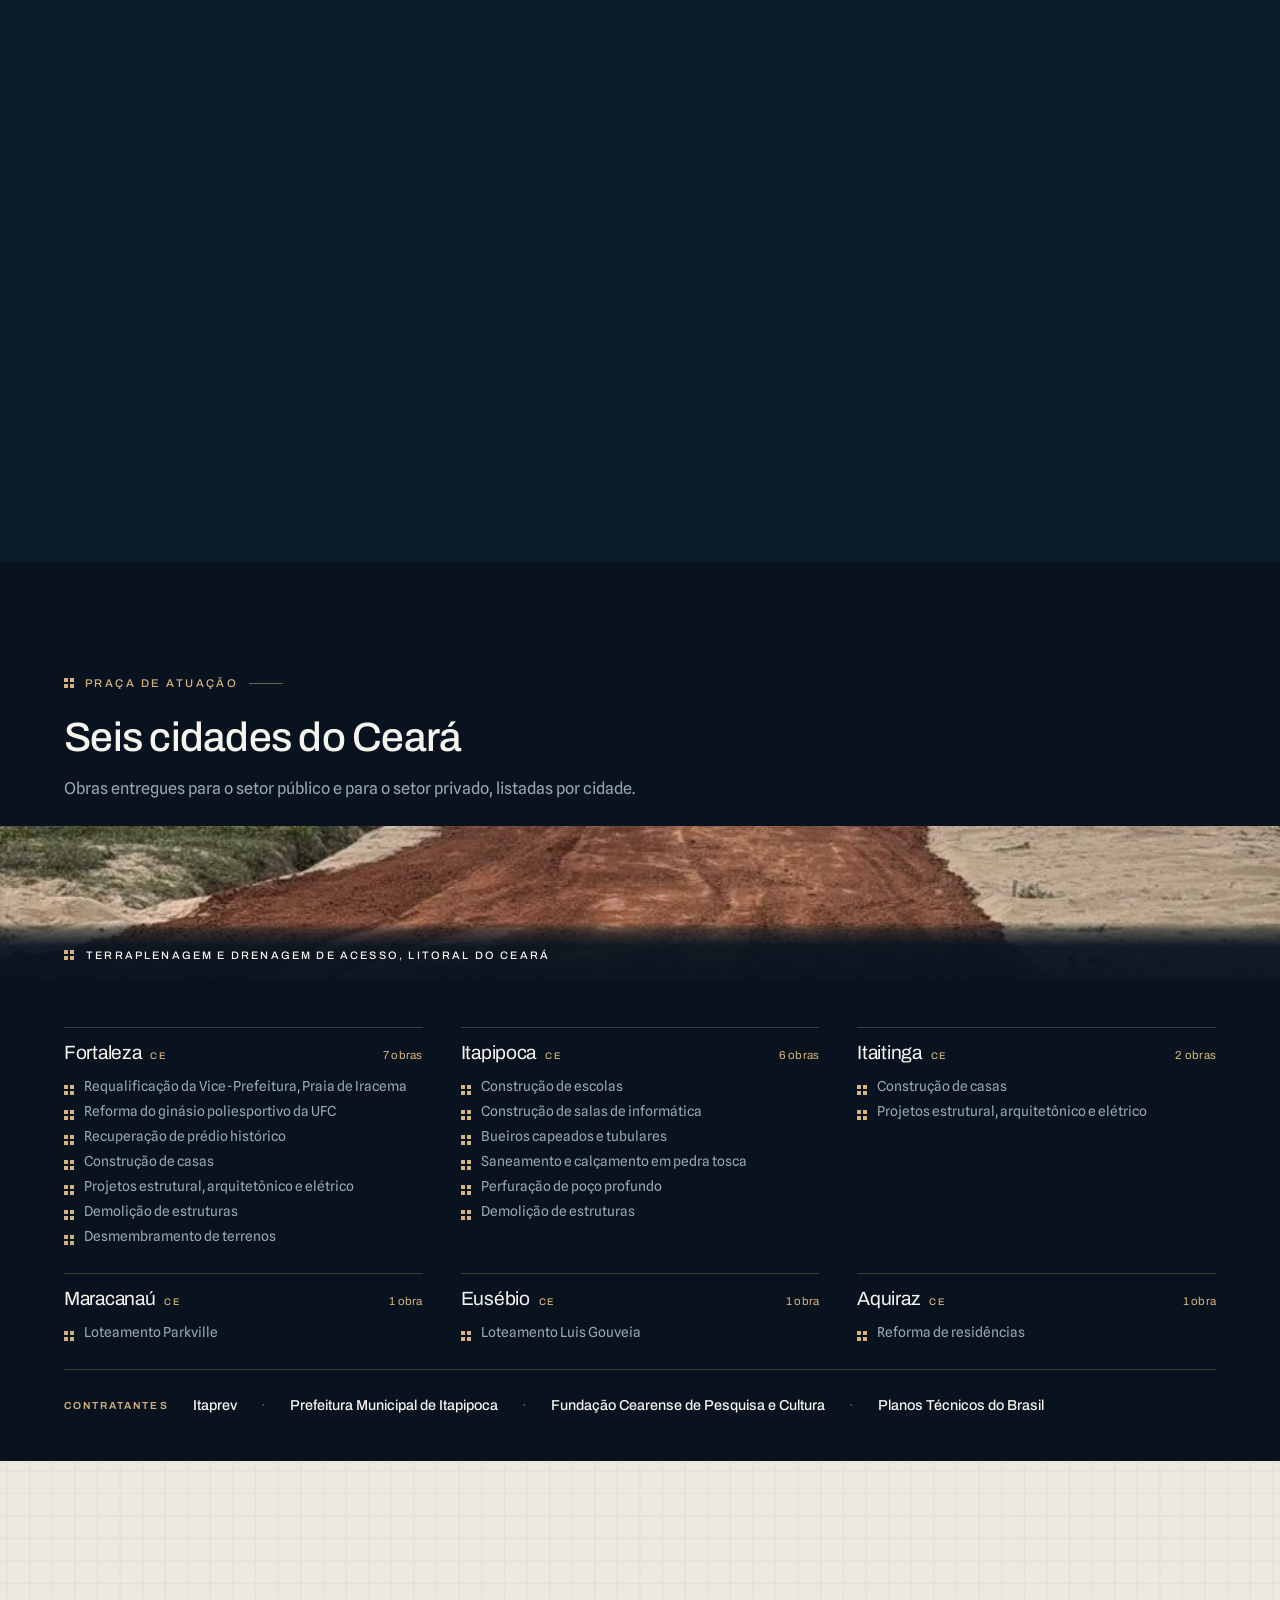
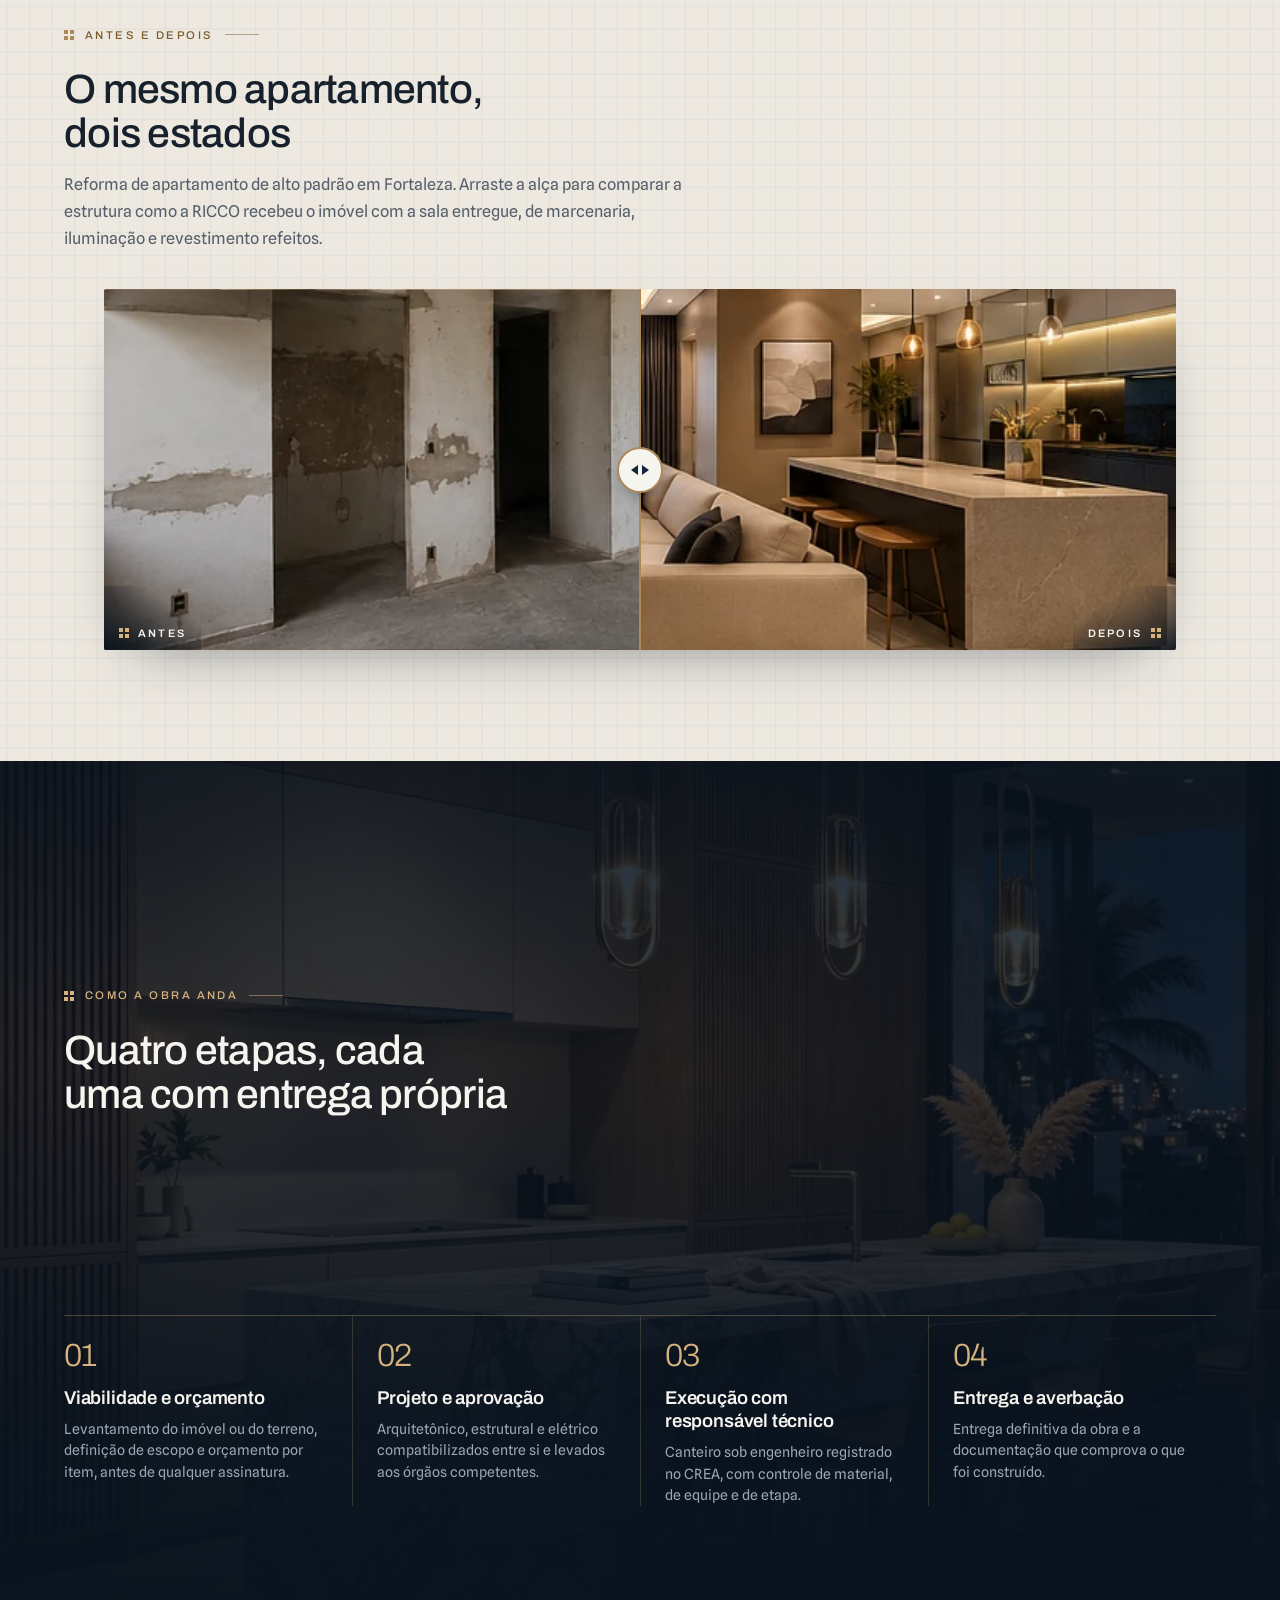
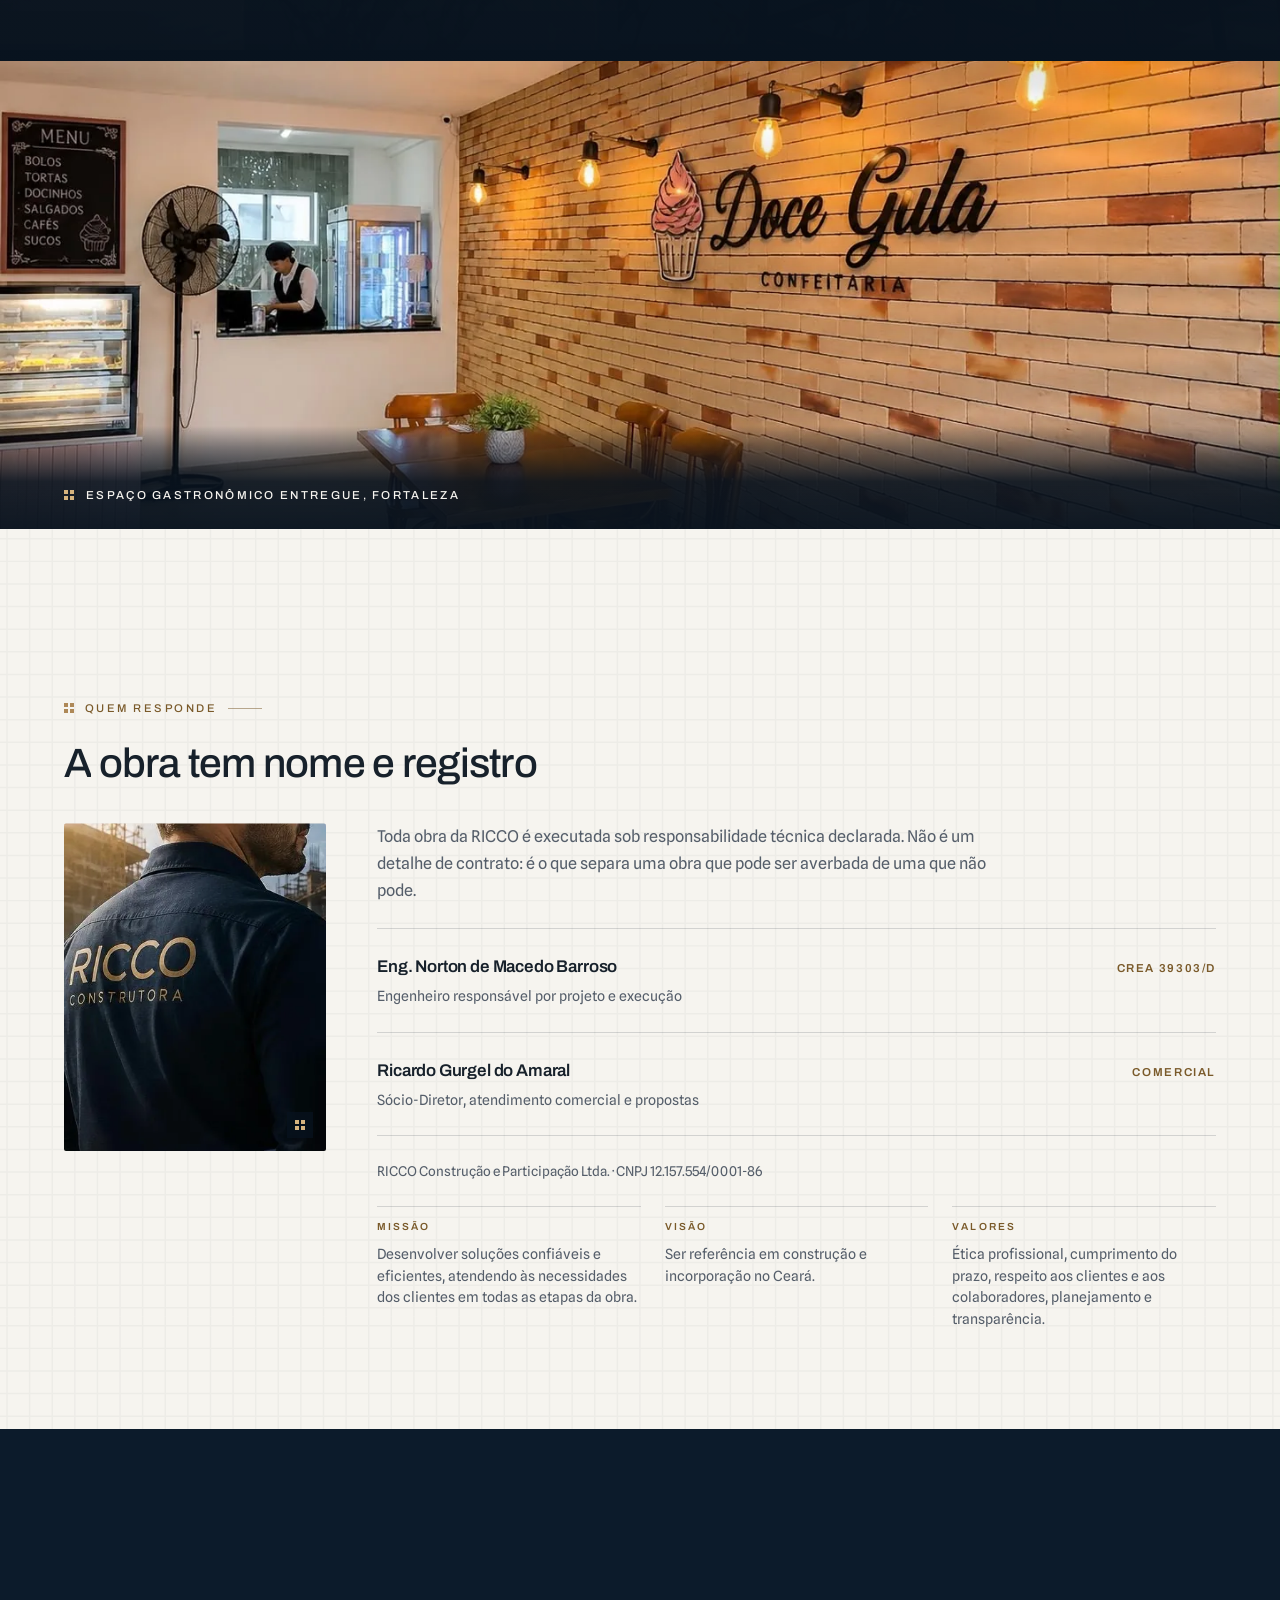
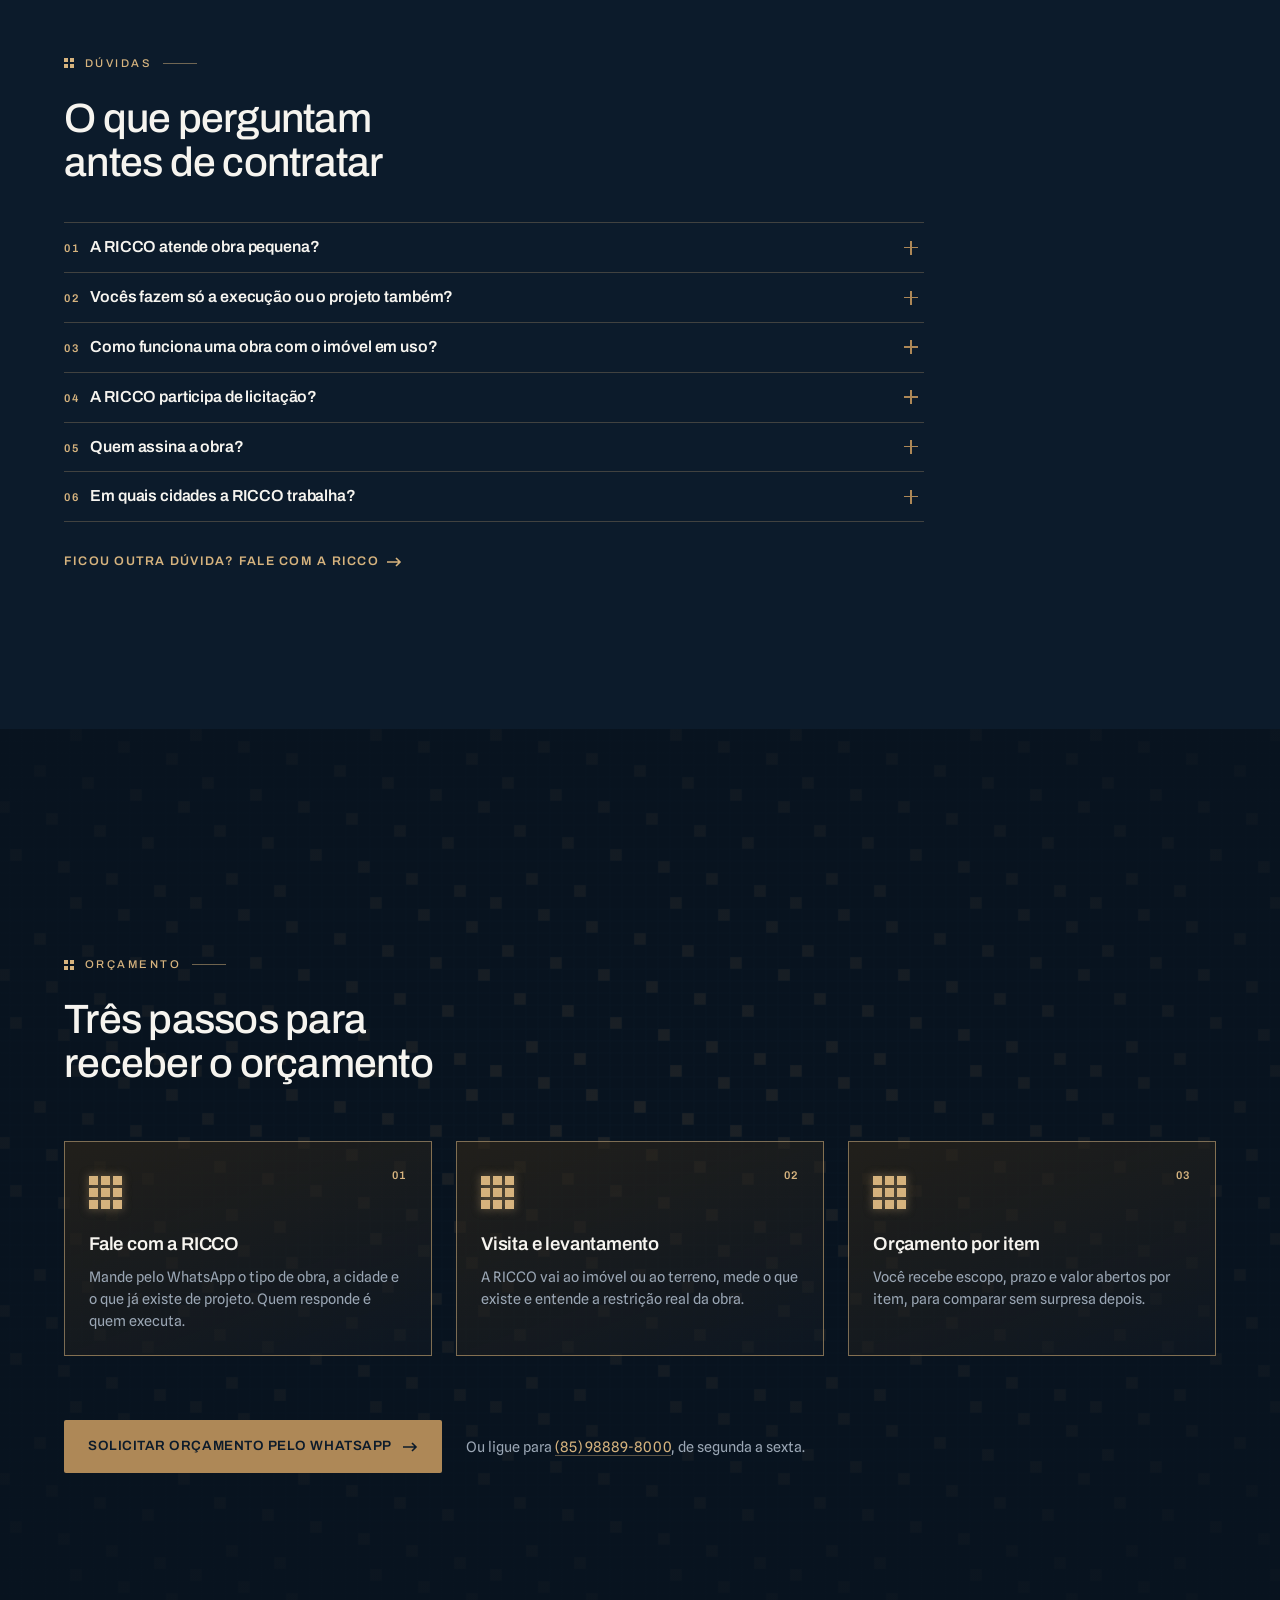
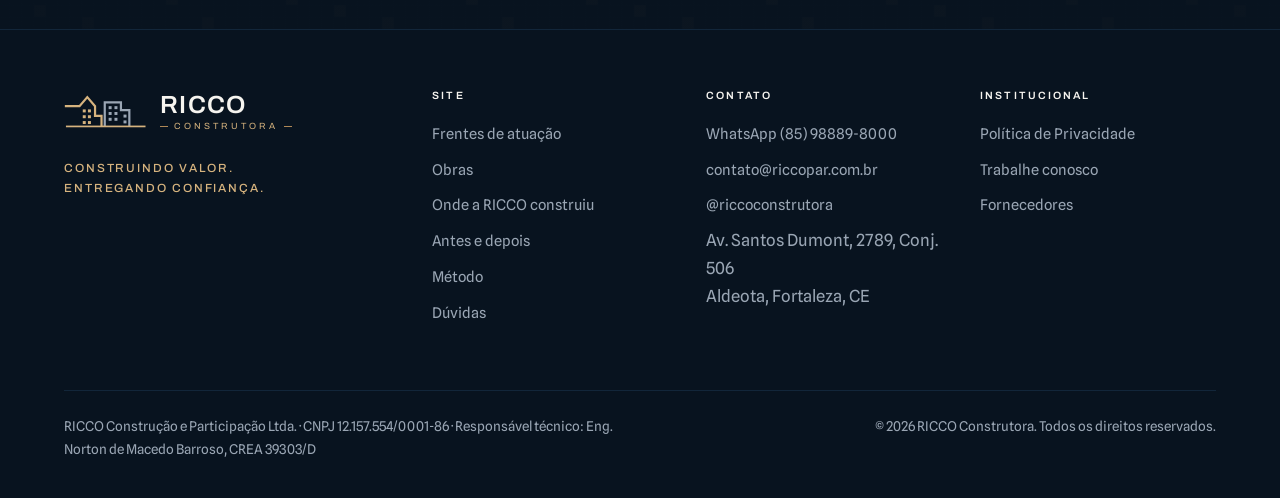
==== commit 03e18967: "Antes e depois: slider funcional com fotos do mesmo apartamento O diptico anterior mostrava dois imo" ====
--- a/deploy-vercel/index.html
+++ b/deploy-vercel/index.html
@@ -458,35 +458,35 @@
   </section>
 
   <!-- =================================================== ANTES E DEPOIS
-       Par real da mesma fachada. A peça de criativo do cliente usava um
-       "depois" em render; aqui as duas fotos são do imóvel. -->
+       Par real do MESMO apartamento (Classe A): a estrutura na entrega da
+       obra e a sala acabada. Comparador com alça que arrasta.
+       Sem JS, o corte fica em 50% e as duas fotos continuam legíveis. -->
   <section class="chapter paper-alt" id="retrofit" aria-labelledby="retrofit-h">
     <span class="grid-tex" aria-hidden="true"></span>
     <div class="container">
       <div class="sec-head">
         <p class="eyebrow" data-reveal="soft">
           <span class="mj"><i></i><i></i><i></i><i></i></span>
-          Retrofit
+          Antes e depois
           <span class="rule"></span>
         </p>
-        <div data-reveal="soft"><h2 id="retrofit-h">A mesma fachada, dois registros</h2></div>
-        <p class="lede" data-reveal>Retrofit de fachada comercial em Fortaleza. A foto da esquerda é o imóvel como a RICCO o recebeu. A da direita é a entrega, com estrutura, vidro e revestimento refeitos.</p>
-      </div>
-    </div>
-
-    <!-- fora do container: as duas fotos da mesma fachada de borda a borda -->
-    <div class="diptico">
-      <figure data-curtain>
-        <div class="ph"><img src="assets/img/split/antes.webp" width="1200" height="800" alt="Fachada antes da obra: alvenaria pintada, muro de pedra portuguesa, arbusto alto e cones na calçada." loading="lazy" decoding="async"></div>
-        <figcaption><span class="mj"><i></i><i></i><i></i><i></i></span>Antes</figcaption>
-      </figure>
-      <div class="seam" aria-hidden="true">
-        <span class="mj mj-3 mj-lg"><i></i><i></i><i></i><i></i><i></i><i></i><i></i><i></i><i></i></span>
-      </div>
-      <figure data-curtain>
-        <div class="ph"><img src="assets/img/split/depois.webp" width="1200" height="800" alt="A mesma fachada depois da obra: vitrine em vidro temperado, pilares e base revestidos em mármore e nova calçada." loading="lazy" decoding="async"></div>
-        <figcaption><span class="mj"><i></i><i></i><i></i><i></i></span>Depois</figcaption>
-      </figure>
+        <div data-reveal="soft"><h2 id="retrofit-h">O mesmo apartamento, dois estados</h2></div>
+        <p class="lede" data-reveal>Reforma de apartamento de alto padrão em Fortaleza. Arraste a alça para comparar a estrutura como a RICCO recebeu o imóvel com a sala entregue, de marcenaria, iluminação e revestimento refeitos.</p>
+      </div>
+
+      <div class="ba" data-reveal data-ba>
+        <figure class="ba-frame">
+          <img class="ba-after" src="assets/img/split/depois.webp" width="702" height="236" alt="A mesma sala depois da reforma: painel ripado com TV, sofá em L, tapete, mesa de jantar e cozinha integrada, com a sacada e a vista da cidade ao fundo." loading="lazy" decoding="async">
+          <div class="ba-before">
+            <img src="assets/img/split/antes.webp" width="702" height="236" alt="Antes da reforma: o apartamento em estrutura bruta, paredes de concreto e piso sem acabamento, com a sacada e a vista da cidade à direita." loading="lazy" decoding="async">
+          </div>
+          <span class="ba-tag ba-tag--before" aria-hidden="true"><span class="mj"><i></i><i></i><i></i><i></i></span>Antes</span>
+          <span class="ba-tag ba-tag--after" aria-hidden="true">Depois<span class="mj"><i></i><i></i><i></i><i></i></span></span>
+          <button class="ba-handle" type="button" role="slider" aria-orientation="horizontal" aria-valuemin="0" aria-valuemax="100" aria-valuenow="50" aria-label="Comparar antes e depois. Use as setas do teclado para mover.">
+            <span class="ba-grip" aria-hidden="true"></span>
+          </button>
+        </figure>
+      </div>
     </div>
   </section>
 
--- a/deploy-vercel/css/styles.css
+++ b/deploy-vercel/css/styles.css
@@ -502,34 +502,56 @@
 .contratantes span{font-family:var(--ff-display);font-size:.9rem;font-weight:500;color:var(--bone-50)}
 .contratantes .sep{color:var(--gold-500);opacity:.6}
 
-/* ============================================= ANTES E DEPOIS (diptico) */
-/* Diptico de BORDA A BORDA: as duas fotos da mesma fachada ocupam a largura
-   inteira da tela, separadas por um filete de ouro. A legenda entra sobre a
-   propria foto, sobre um degrade denso o suficiente para o contraste. */
-.diptico{
-  margin-top:var(--s4);
-  display:grid;grid-template-columns:1fr 2px 1fr;gap:0;align-items:stretch;
-}
-.diptico figure{margin:0;position:relative}
-.diptico .ph{overflow:hidden;background:var(--bone-100);aspect-ratio:3/2;position:relative}
-.diptico img{width:100%;height:100%;object-fit:cover}
-/* cortina que abre: a foto e revelada por clip-path, nao por fade */
-html[data-motion] .diptico figure[data-curtain]{clip-path:inset(0 0 100% 0);transition:clip-path 1.25s var(--e)}
-html[data-motion] .diptico figure[data-curtain][data-in="true"]{clip-path:inset(0 0 0 0)}
-html[data-motion] .diptico figure[data-curtain]:nth-of-type(2){transition-delay:.18s}
-.diptico figcaption{
-  position:absolute;left:0;right:0;bottom:0;z-index:2;
-  padding:var(--s4) var(--s3) var(--s2);
-  display:flex;align-items:center;gap:11px;
-  font-family:var(--ff-display);font-size:.72rem;font-weight:600;
+/* ============================================= ANTES E DEPOIS (comparador) */
+/* Duas fotos do MESMO apartamento sobrepostas: a de baixo (depois) aparece
+   inteira; a de cima (antes) e recortada ate --pos. A alca arrasta o corte.
+   Sem JS, --pos fica em 50% e as duas metades ficam legiveis. */
+.ba{margin-top:var(--s4);--pos:50%}
+.ba-frame{
+  position:relative;aspect-ratio:702/236;overflow:hidden;
+  border-radius:2px;background:var(--bone-100);
+  box-shadow:0 24px 60px -34px rgba(8,19,31,.55);
+  touch-action:pan-y;-webkit-user-select:none;user-select:none;
+}
+.ba-frame img{
+  position:absolute;inset:0;width:100%;height:100%;
+  object-fit:cover;display:block;pointer-events:none;
+}
+.ba-before{
+  position:absolute;inset:0;overflow:hidden;
+  clip-path:inset(0 calc(100% - var(--pos)) 0 0);
+}
+/* alca: filete de ouro no ponto do corte + botao redondo com setas */
+.ba-handle{
+  position:absolute;top:0;bottom:0;left:var(--pos);width:2px;margin:0;padding:0;
+  transform:translateX(-1px);background:var(--gold-500);border:0;
+  cursor:ew-resize;z-index:4;touch-action:none;
+}
+.ba-grip{
+  position:absolute;top:50%;left:50%;transform:translate(-50%,-50%);
+  width:46px;height:46px;border-radius:50%;
+  background:var(--bone-50);border:2px solid var(--gold-500);
+  box-shadow:0 8px 20px -8px rgba(8,19,31,.6);
+}
+.ba-grip::before,.ba-grip::after{
+  content:"";position:absolute;top:50%;width:0;height:0;
+  border-block:5px solid transparent;
+}
+.ba-grip::before{left:12px;transform:translateY(-50%);border-right:7px solid var(--navy-700)}
+.ba-grip::after{right:12px;transform:translateY(-50%);border-left:7px solid var(--navy-700)}
+.ba-handle:focus-visible{outline:0}
+.ba-handle:focus-visible .ba-grip{outline:3px solid var(--gold-300);outline-offset:3px}
+/* legendas fixas nos cantos de baixo */
+.ba-tag{
+  position:absolute;bottom:0;z-index:3;pointer-events:none;
+  padding:var(--s4) var(--s2) var(--s1);
+  display:flex;align-items:center;gap:9px;
+  font-family:var(--ff-display);font-size:.68rem;font-weight:600;
   letter-spacing:.2em;text-transform:uppercase;color:var(--bone-50);
-  background:linear-gradient(to top,
-    rgba(8,19,31,.97) 0%,rgba(8,19,31,.93) 52%,rgba(8,19,31,.5) 82%,rgba(8,19,31,0) 100%);
-}
-.diptico figure:first-of-type figcaption{padding-left:max(var(--gut),calc((100% * 2 - var(--cw))/2 + var(--gut)))}
-.diptico figcaption .mj i{background:var(--gold-300)}
-.diptico .seam{background:var(--gold-500);position:relative}
-.diptico .seam .mj{position:absolute;left:50%;top:50%;transform:translate(-50%,-50%);background:var(--bone-100);padding:6px;z-index:3}
+}
+.ba-tag--before{left:0;background:linear-gradient(to top right,rgba(8,19,31,.92),rgba(8,19,31,0) 72%)}
+.ba-tag--after{right:0;background:linear-gradient(to top left,rgba(8,19,31,.92),rgba(8,19,31,0) 72%)}
+.ba-tag .mj i{background:var(--gold-300)}
 
 /* ======================================== FAIXA FULL-BLEED (entrega)
    Capitulo que e so imagem, de borda a borda. Nao precisa de uma tela
@@ -747,8 +769,7 @@
 @media (prefers-reduced-motion:reduce){
   html[data-motion] [data-reveal],
   html[data-motion] [data-reveal="mask"],
-  html[data-motion] .rw i,
-  html[data-motion] .diptico figure[data-curtain]{
+  html[data-motion] .rw i{
     opacity:1!important;transform:none!important;filter:none!important;clip-path:none!important;transition:none!important
   }
   .loader{animation:none;opacity:0;visibility:hidden}
@@ -793,7 +814,6 @@
   .gal-viewport{padding-left:0}
   .gal-foot{padding-left:0;padding-right:0}
   .faixa{height:clamp(220px,34vh,320px)}
-  .diptico figure:first-of-type figcaption{padding-left:var(--s3)}
   .fr-cap{min-height:0}
   .fr-cap p{position:static;opacity:1;display:none}
   .fr-cap p:first-child{display:block}
@@ -818,8 +838,9 @@
 
 @media (max-width:660px){
   .cidades-grid{grid-template-columns:1fr}
-  .diptico{grid-template-columns:1fr;gap:2px}
-  .diptico .seam{display:none}
+  /* comparador mais alto no celular: a faixa 3:1 fica fina demais */
+  .ba-frame{aspect-ratio:5/4}
+  .ba-grip{width:40px;height:40px}
   .mvv{grid-template-columns:1fr}
   .pessoas li{grid-template-columns:1fr}
   .pessoas .reg{white-space:normal}
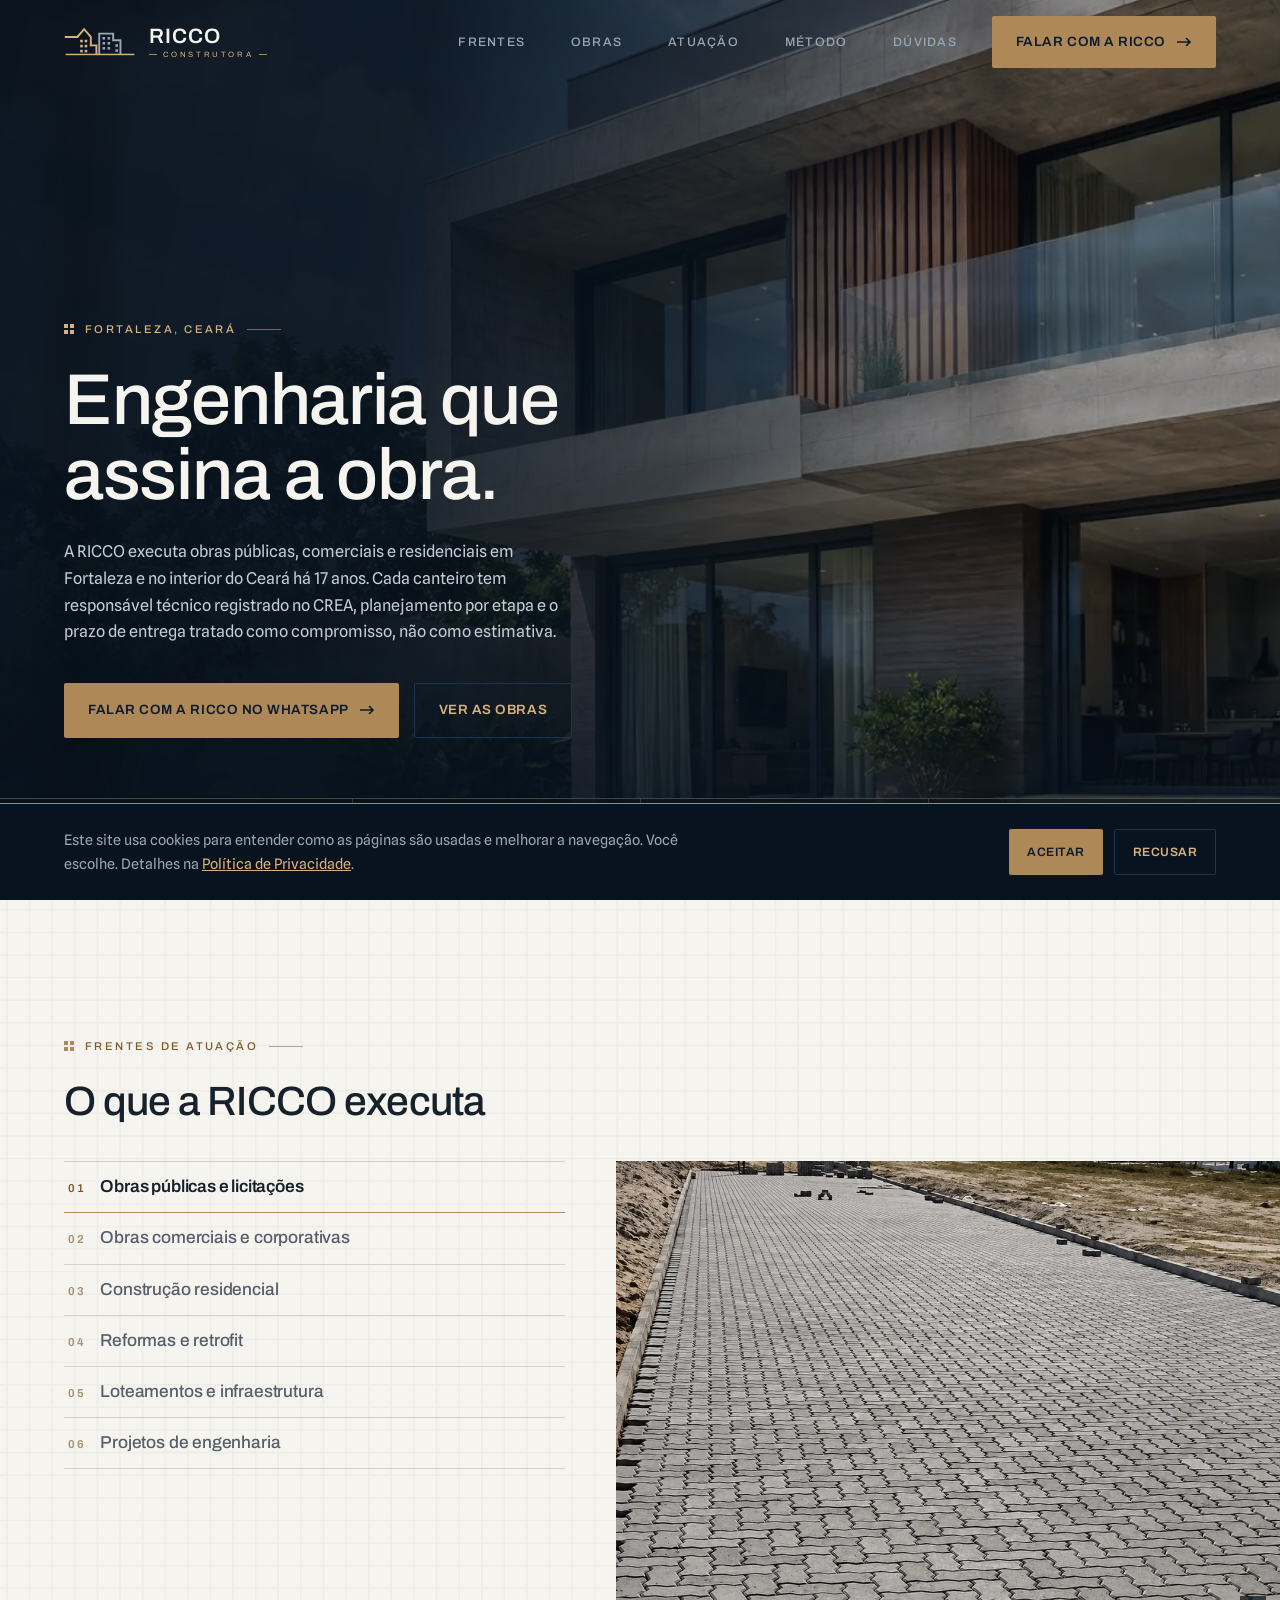
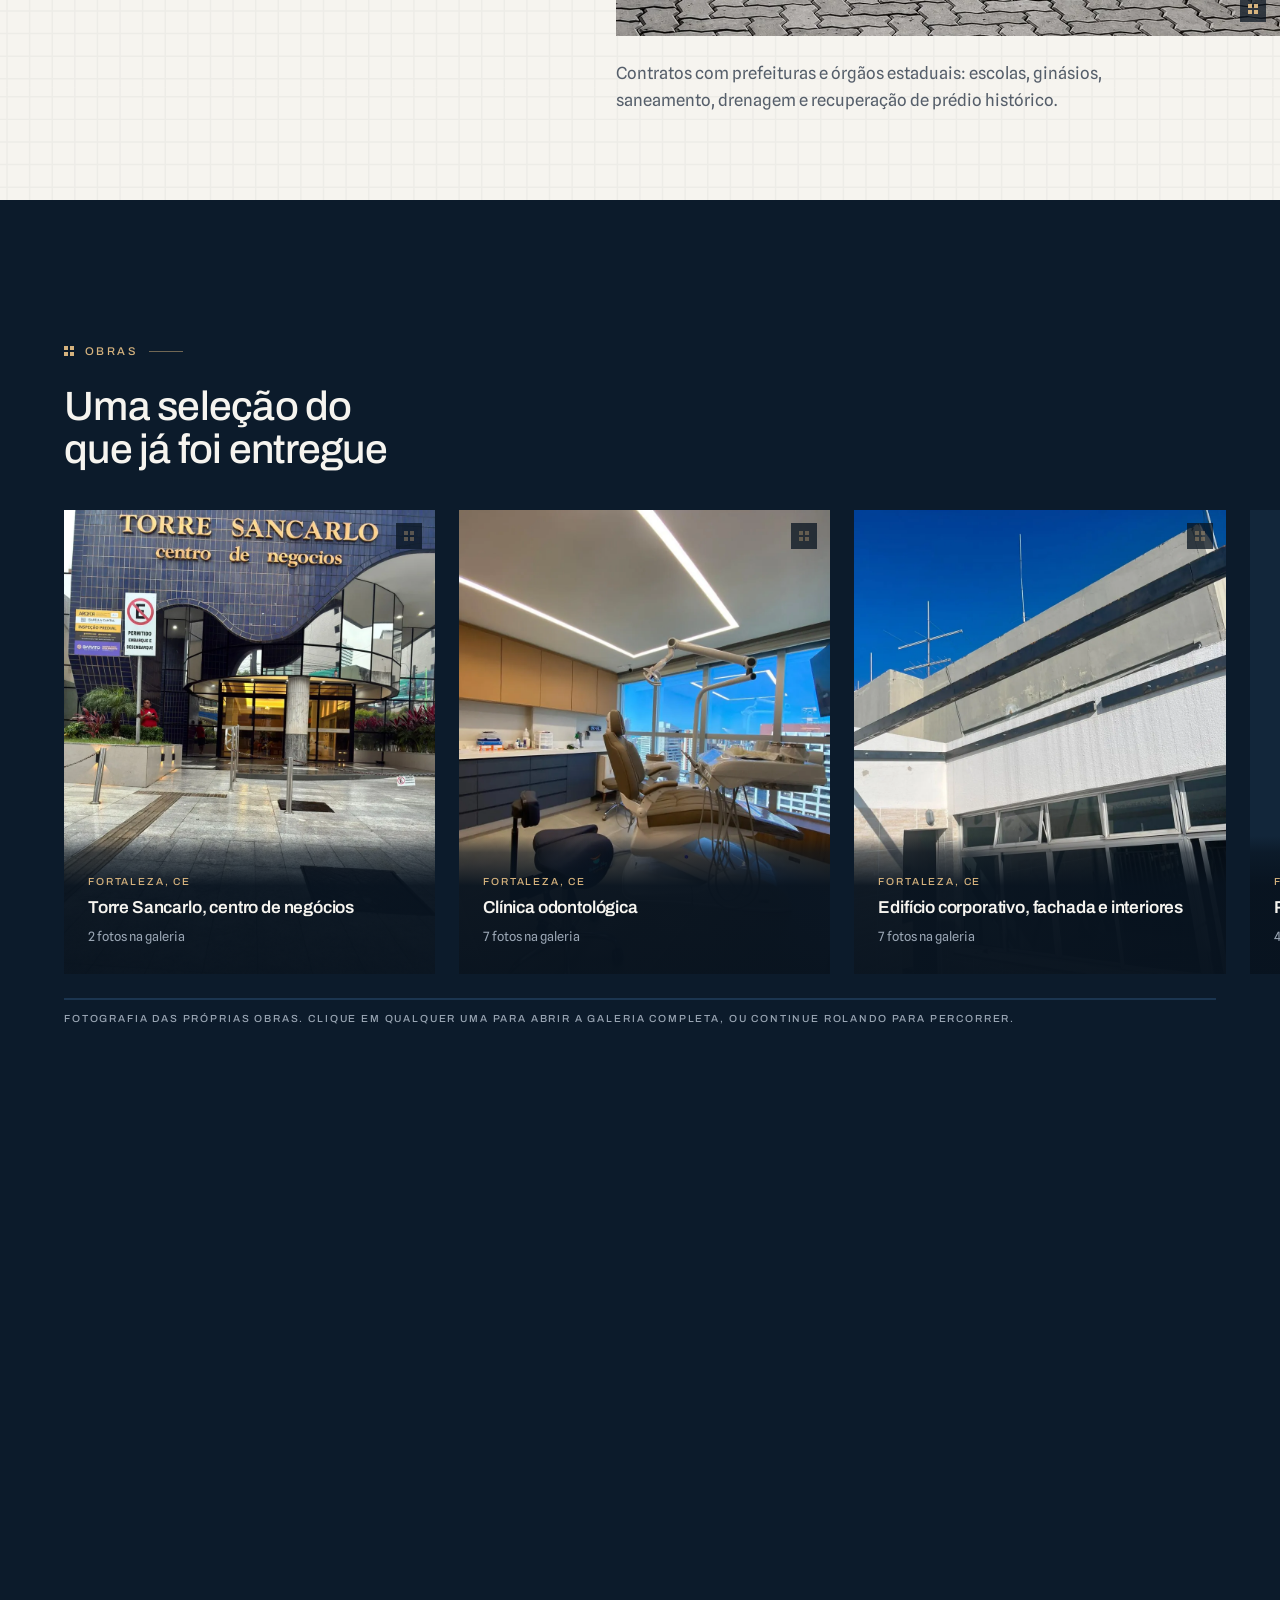
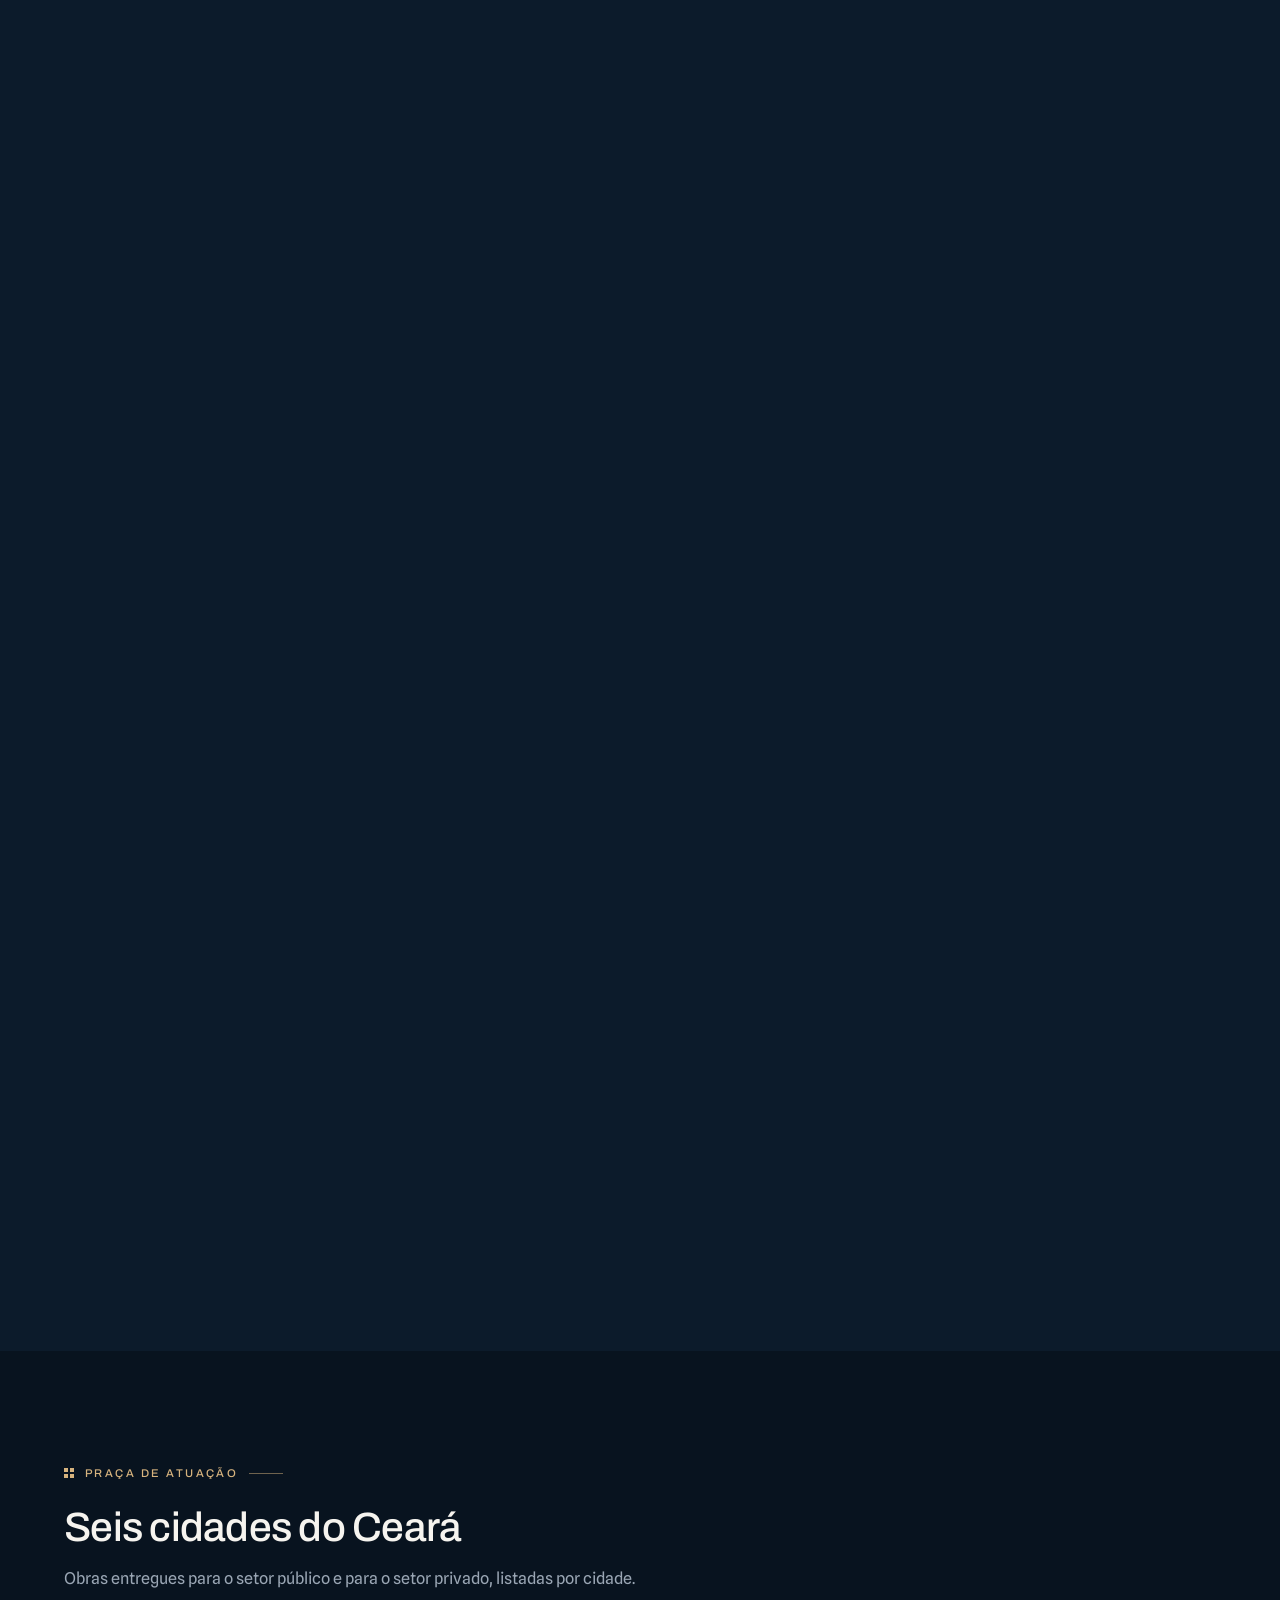
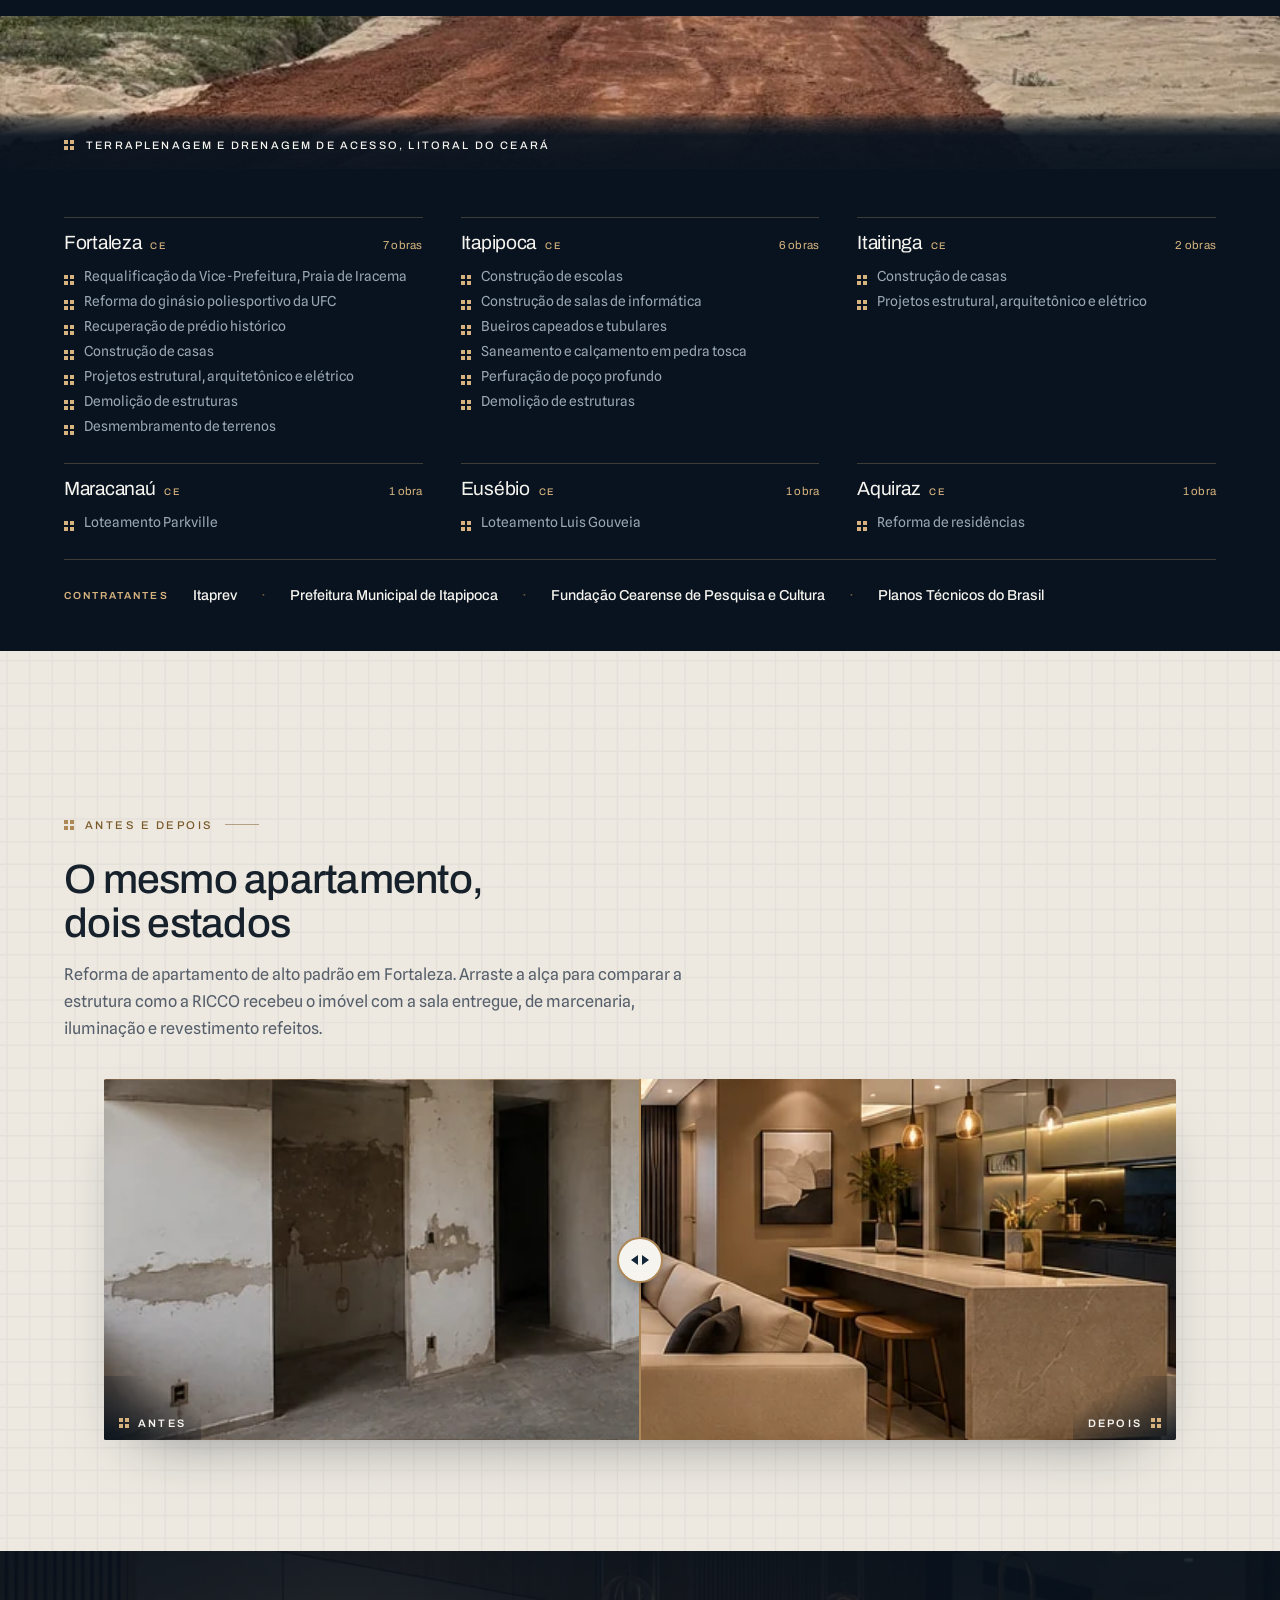
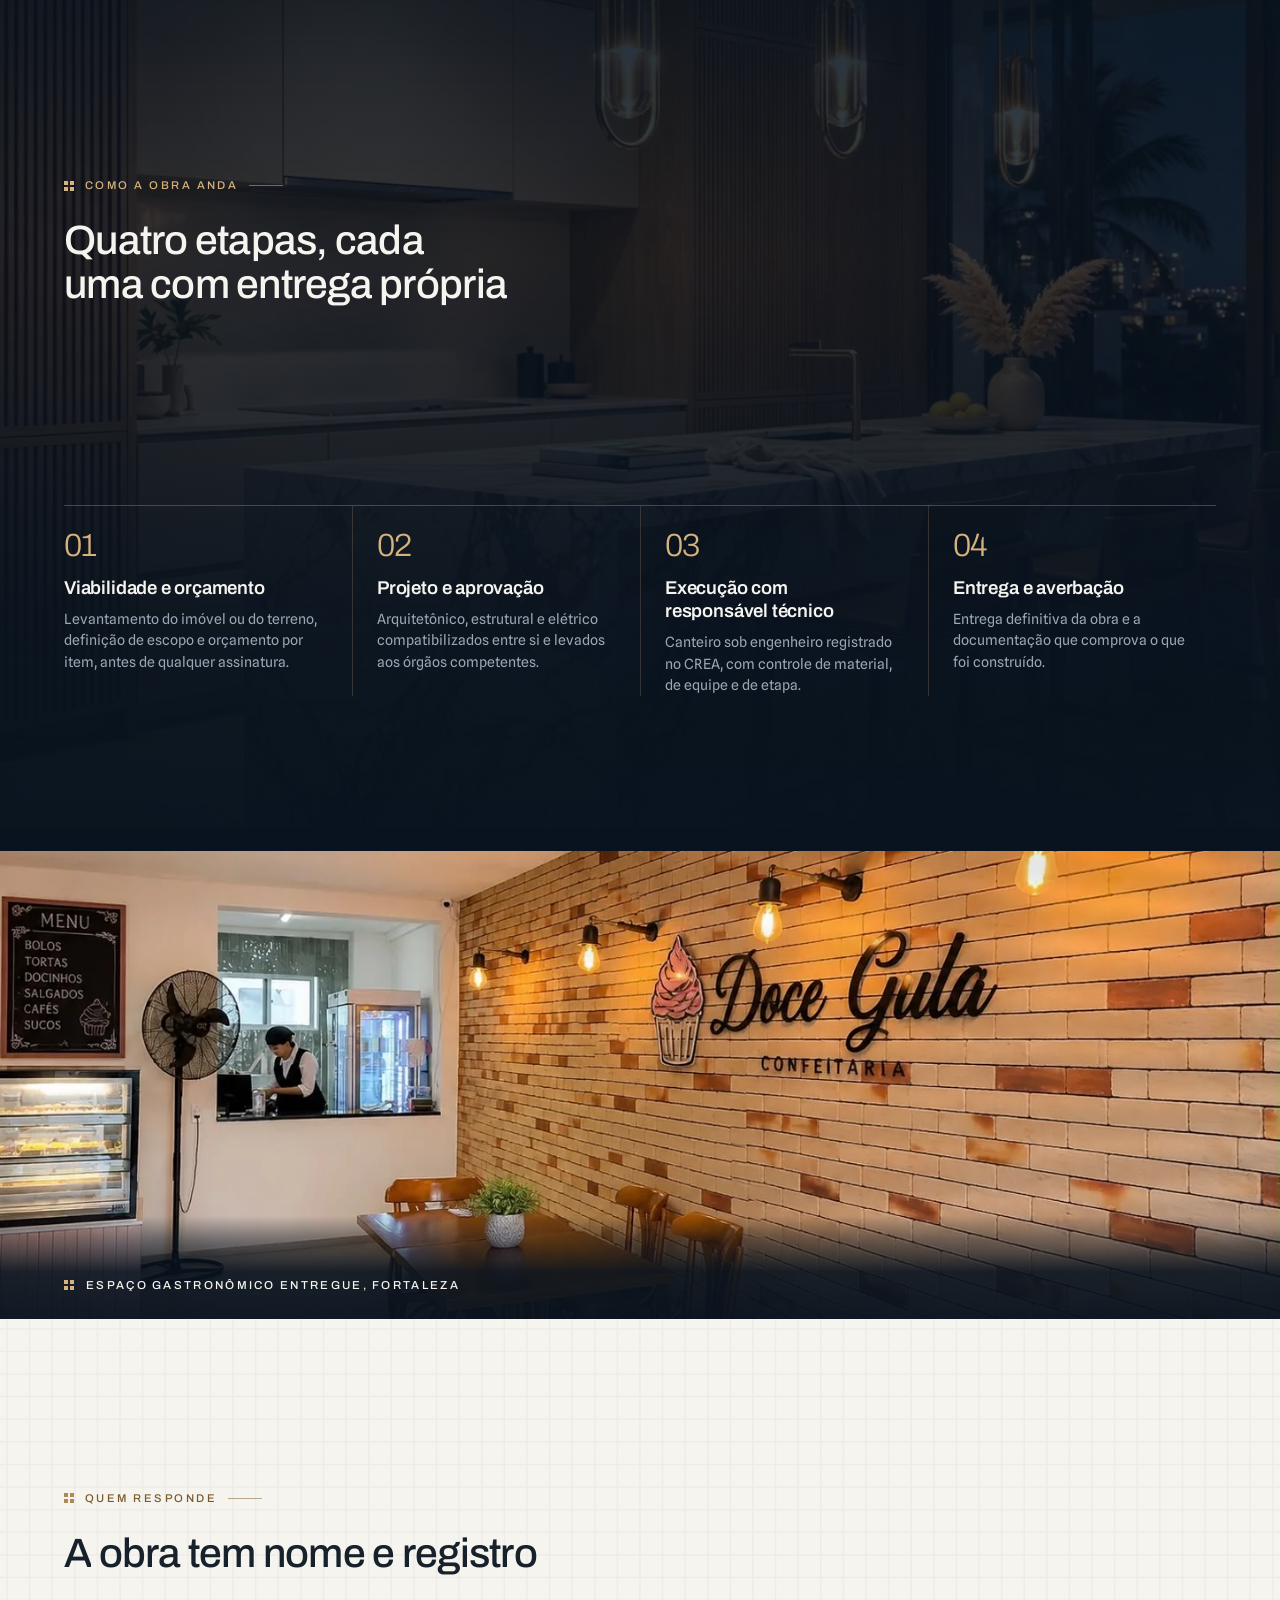
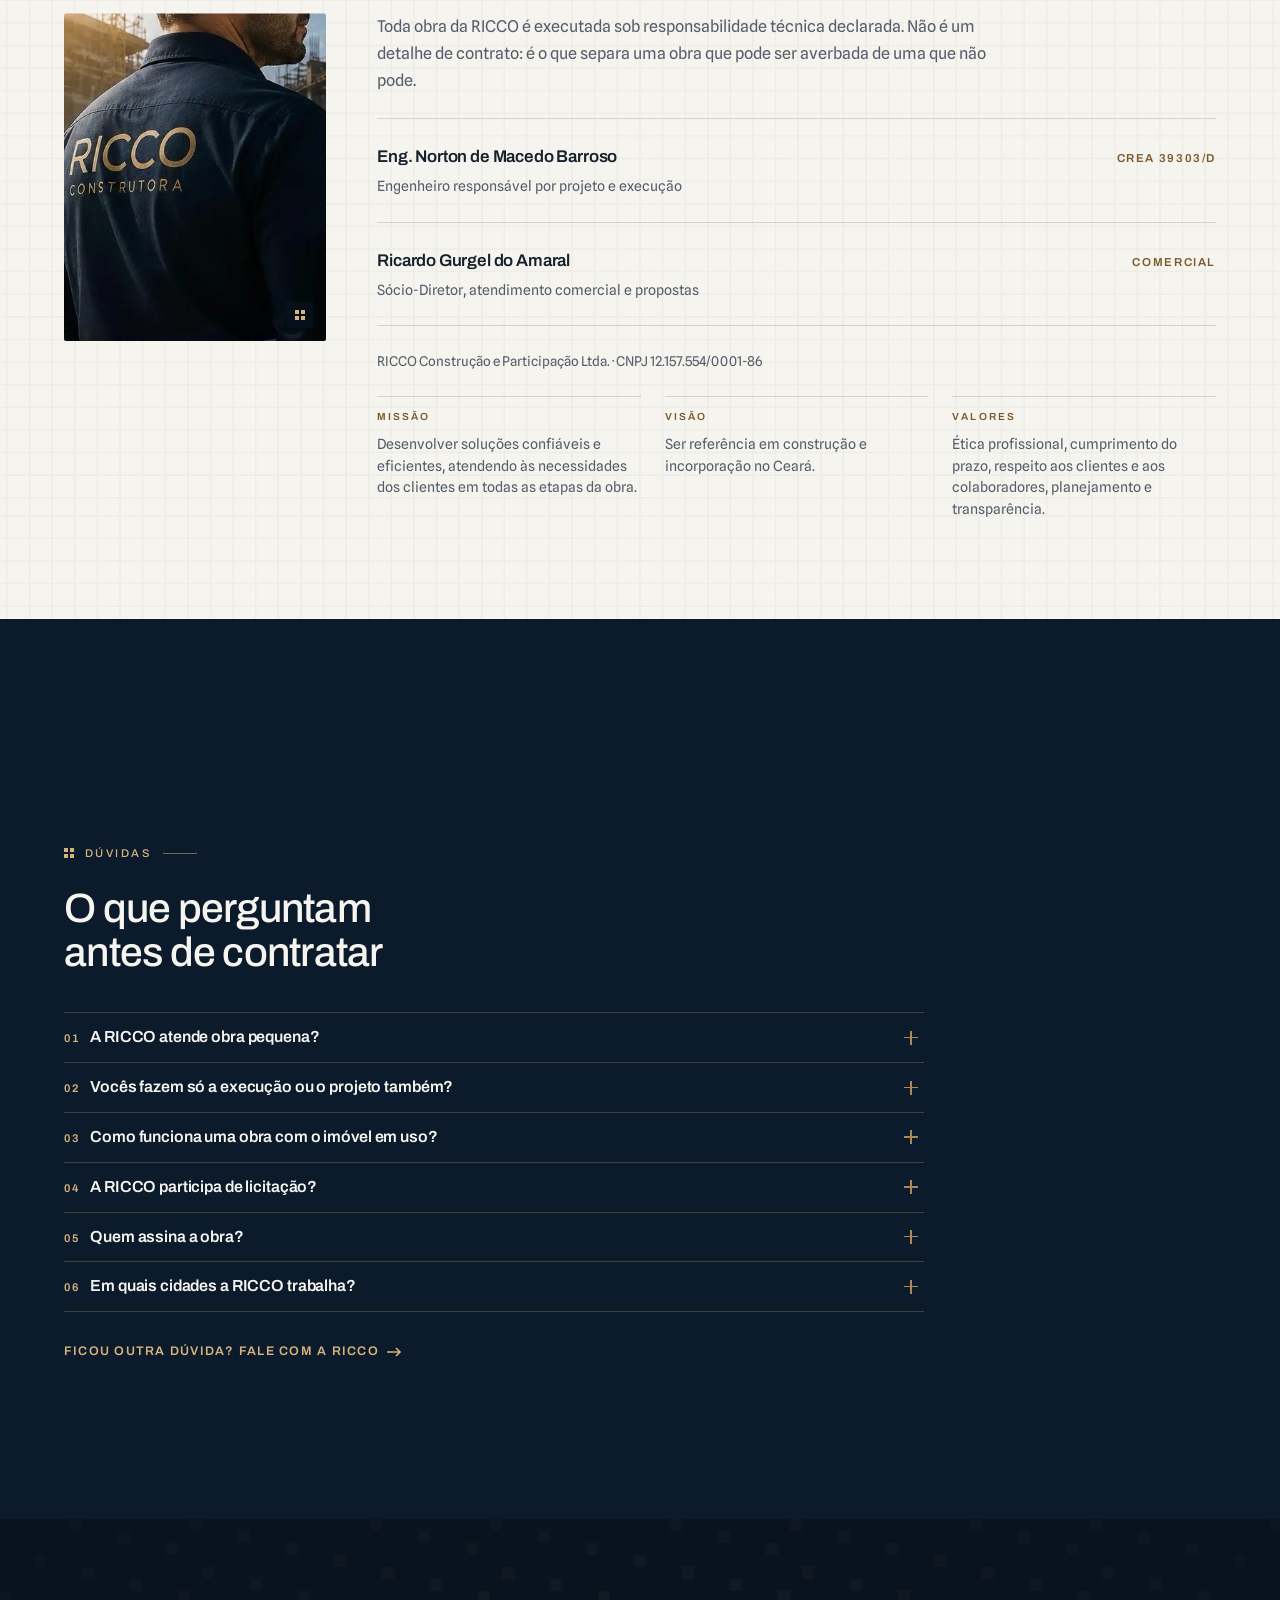
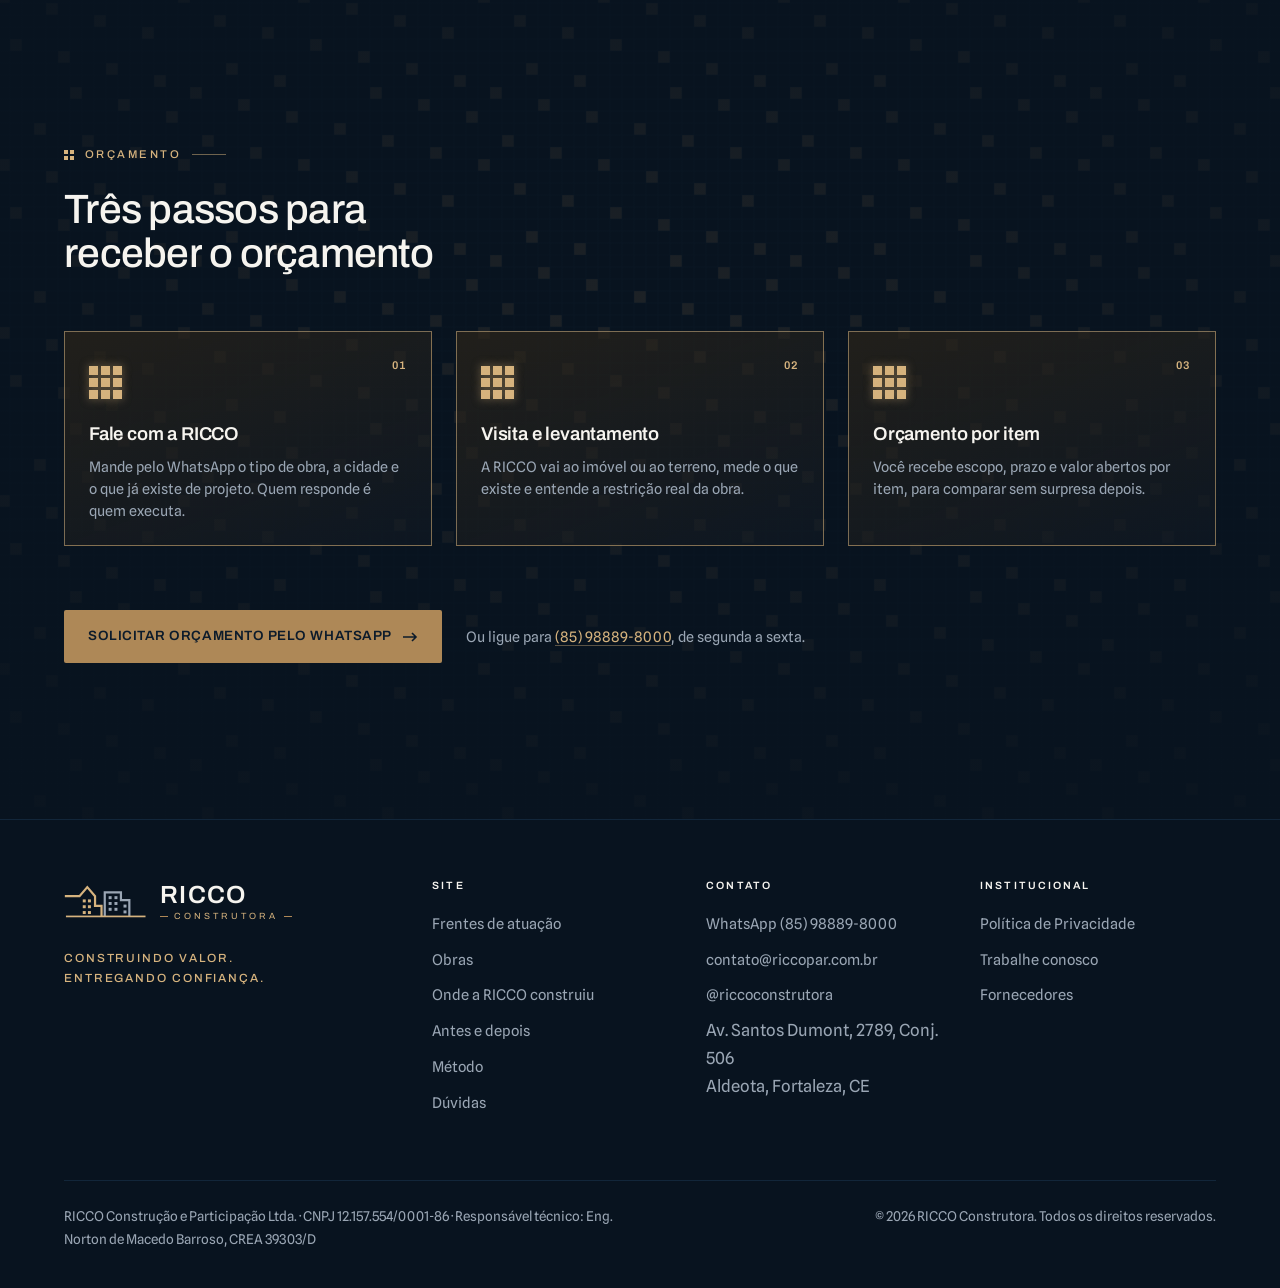
==== commit 13d6270d: "ajuste(ricco): nova foto de hero e fotos de portfólio — ClickUp 86akjxgtd - Troca a foto de fundo do" ====
--- a/deploy-vercel/index.html
+++ b/deploy-vercel/index.html
@@ -126,7 +126,7 @@
        mesma ideia da forma assinatura do site. -->
   <section class="hero on-dark" data-bg="dark" aria-labelledby="hero-h">
     <div class="hero-bg" data-parallax aria-hidden="true">
-      <img src="assets/img/hero/hero.webp" width="1920" height="1080" alt="" fetchpriority="high" decoding="async">
+      <img src="assets/img/hero/hero.webp" width="1067" height="1600" alt="" fetchpriority="high" decoding="async">
     </div>
     <div class="hero-veil" aria-hidden="true"></div>
     <div class="hero-light" aria-hidden="true"></div>
@@ -353,6 +353,36 @@
                 <span class="obra-over">Fortaleza e Itaitinga, CE</span>
                 <h3>Residências entregues</h3>
                 <span class="obra-count">4 fotos na galeria</span>
+              </div>
+            </button>
+
+            <button class="obra" type="button" data-reveal="fig"
+              data-title="Residências e áreas gourmet"
+              data-gallery="assets/img/portfolio/residencias-gourmet/01.webp|assets/img/portfolio/residencias-gourmet/02.webp|assets/img/portfolio/residencias-gourmet/03.webp">
+              <figure>
+                <img src="assets/img/portfolio/residencias-gourmet/capa.webp" width="1200" height="800" alt="Cozinha residencial com ilha em mármore, marcenaria ripada de madeira e pendentes, com vista para a cidade." loading="lazy" decoding="async">
+                <span class="corner mj" aria-hidden="true"><i></i><i></i><i></i><i></i></span>
+              </figure>
+              <div class="obra-body">
+                <span class="bar" aria-hidden="true"></span>
+                <span class="obra-over">Ceará</span>
+                <h3>Residências e áreas gourmet</h3>
+                <span class="obra-count">3 fotos na galeria</span>
+              </div>
+            </button>
+
+            <button class="obra" type="button" data-reveal="fig"
+              data-title="Interiores comerciais e residenciais"
+              data-gallery="assets/img/portfolio/interiores-comerciais/01.webp|assets/img/portfolio/interiores-comerciais/02.webp|assets/img/portfolio/interiores-comerciais/03.webp|assets/img/portfolio/interiores-comerciais/04.webp|assets/img/portfolio/interiores-comerciais/05.webp">
+              <figure>
+                <img src="assets/img/portfolio/interiores-comerciais/capa.webp" width="960" height="1280" alt="Interior comercial com divisória de vidro em esquadria preta, parede de tijolo aparente pintado e iluminação linear no forro." loading="lazy" decoding="async">
+                <span class="corner mj" aria-hidden="true"><i></i><i></i><i></i><i></i></span>
+              </figure>
+              <div class="obra-body">
+                <span class="bar" aria-hidden="true"></span>
+                <span class="obra-over">Ceará</span>
+                <h3>Interiores comerciais e residenciais</h3>
+                <span class="obra-count">5 fotos na galeria</span>
               </div>
             </button>
 
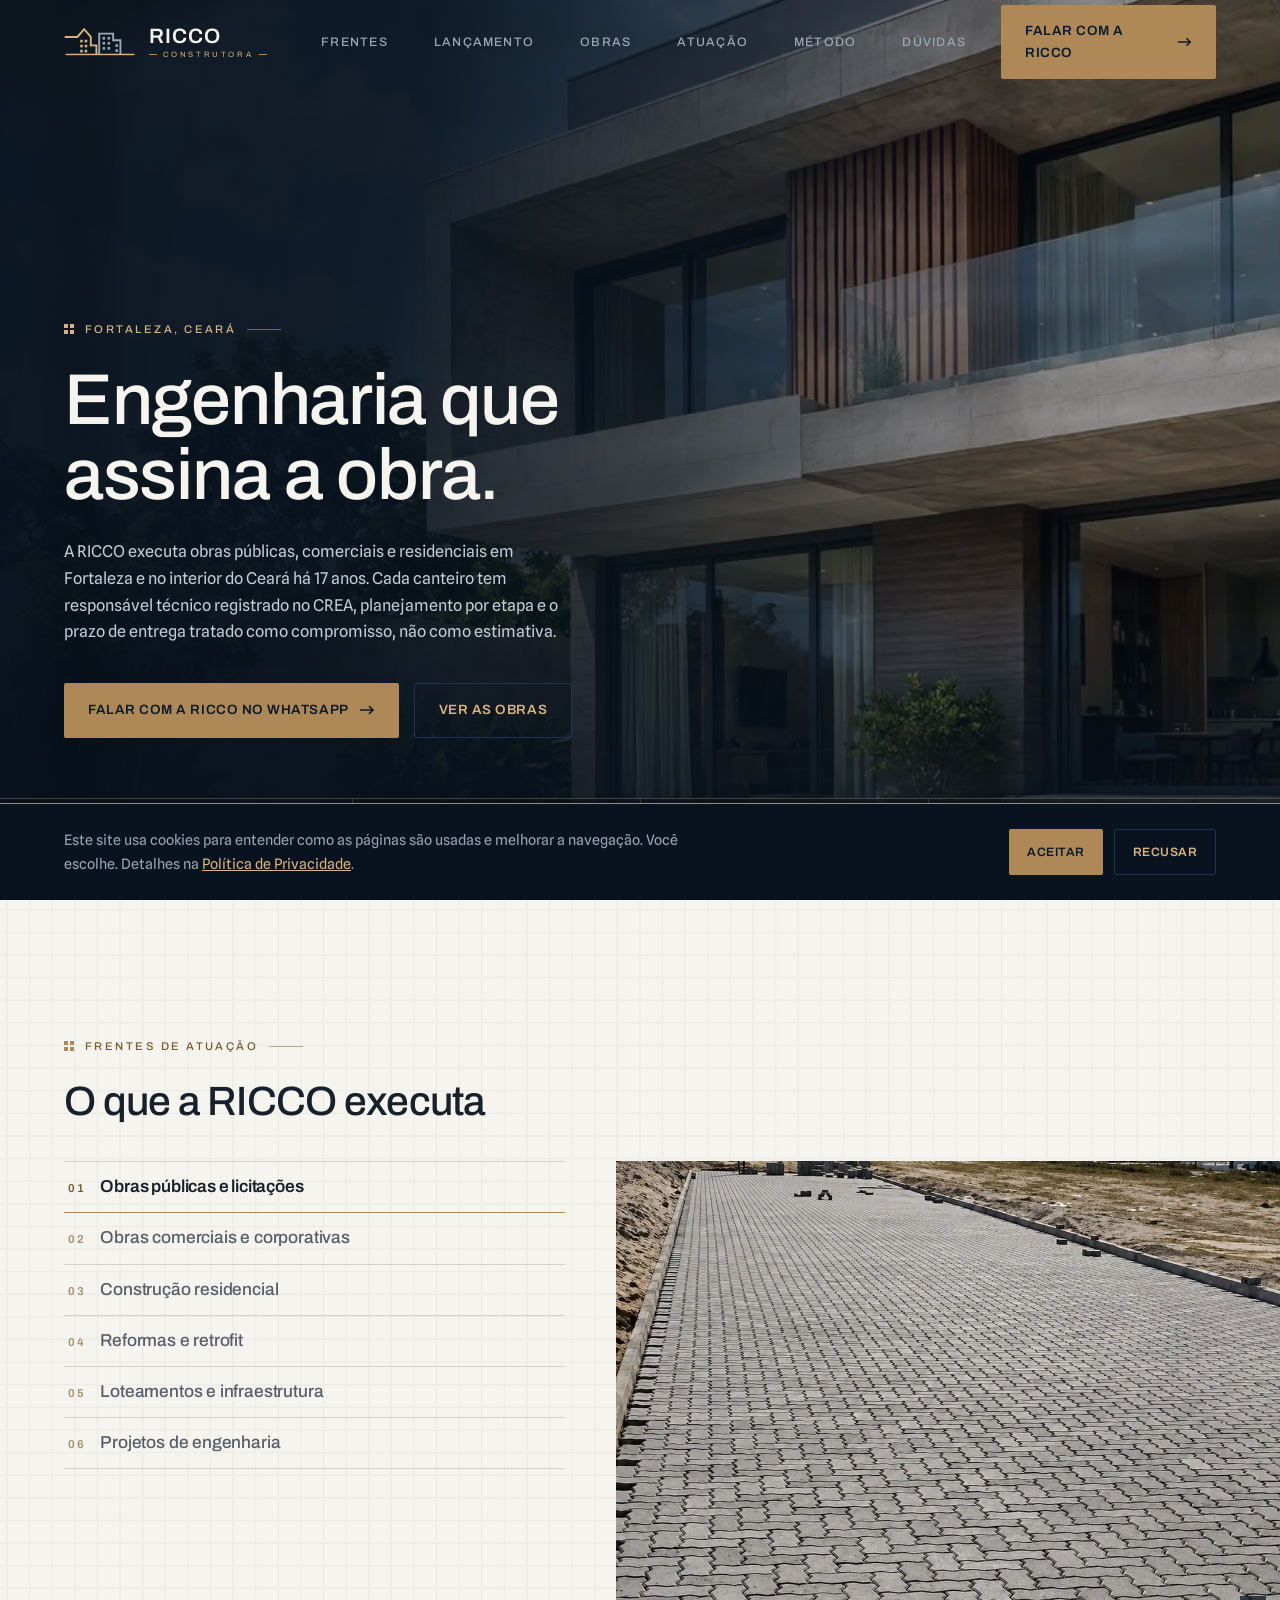
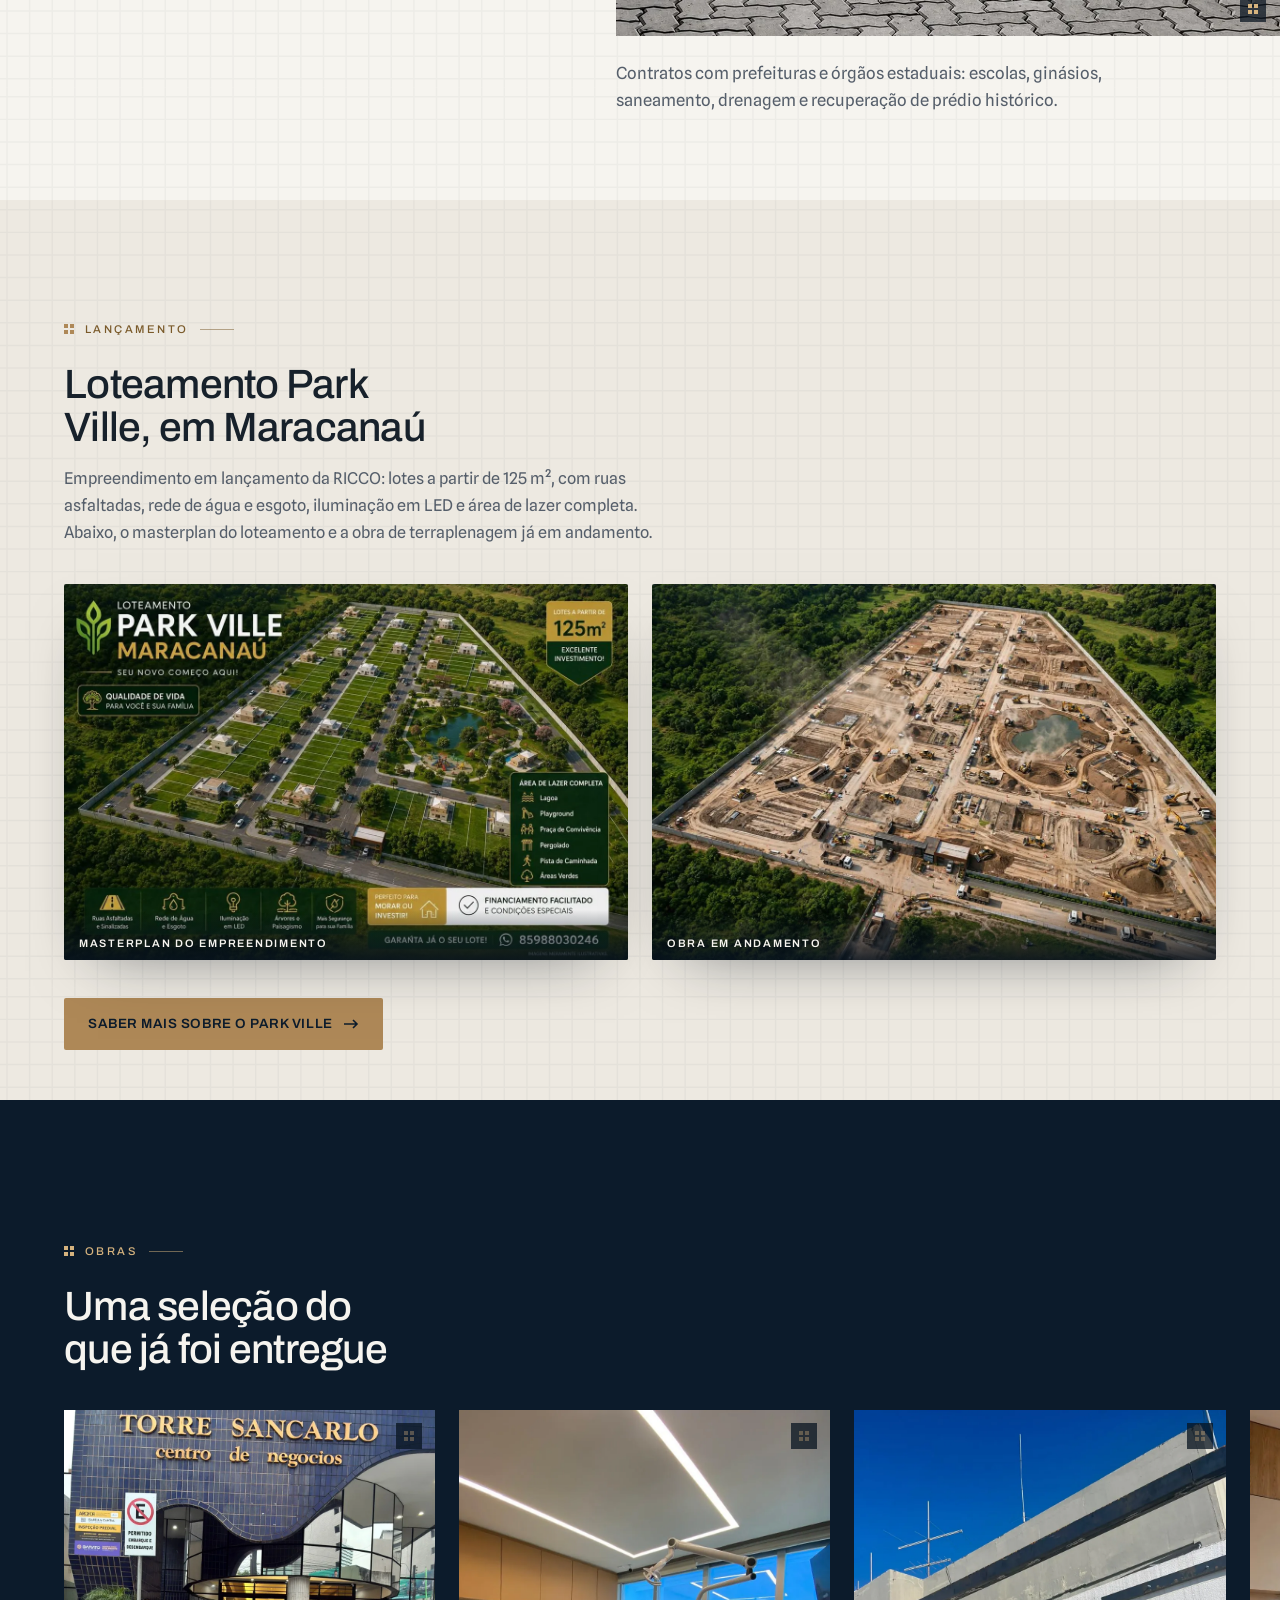
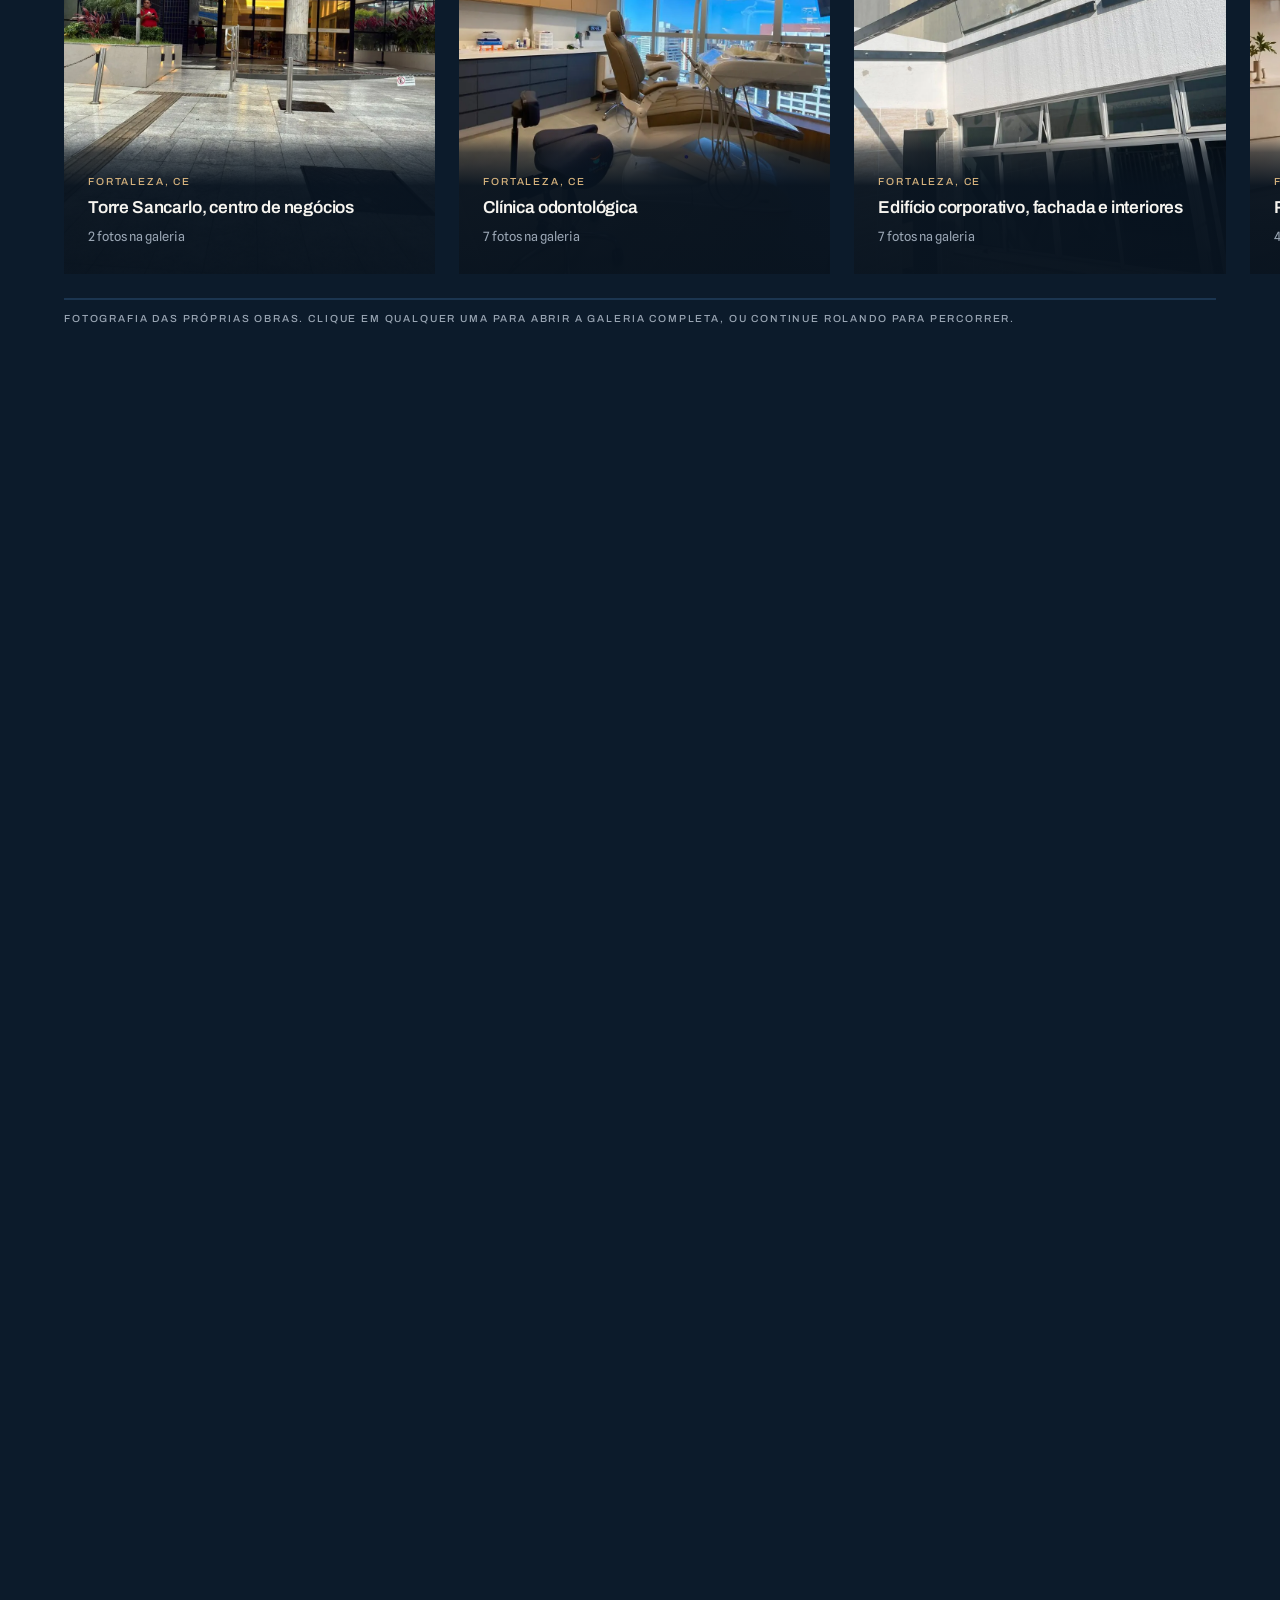
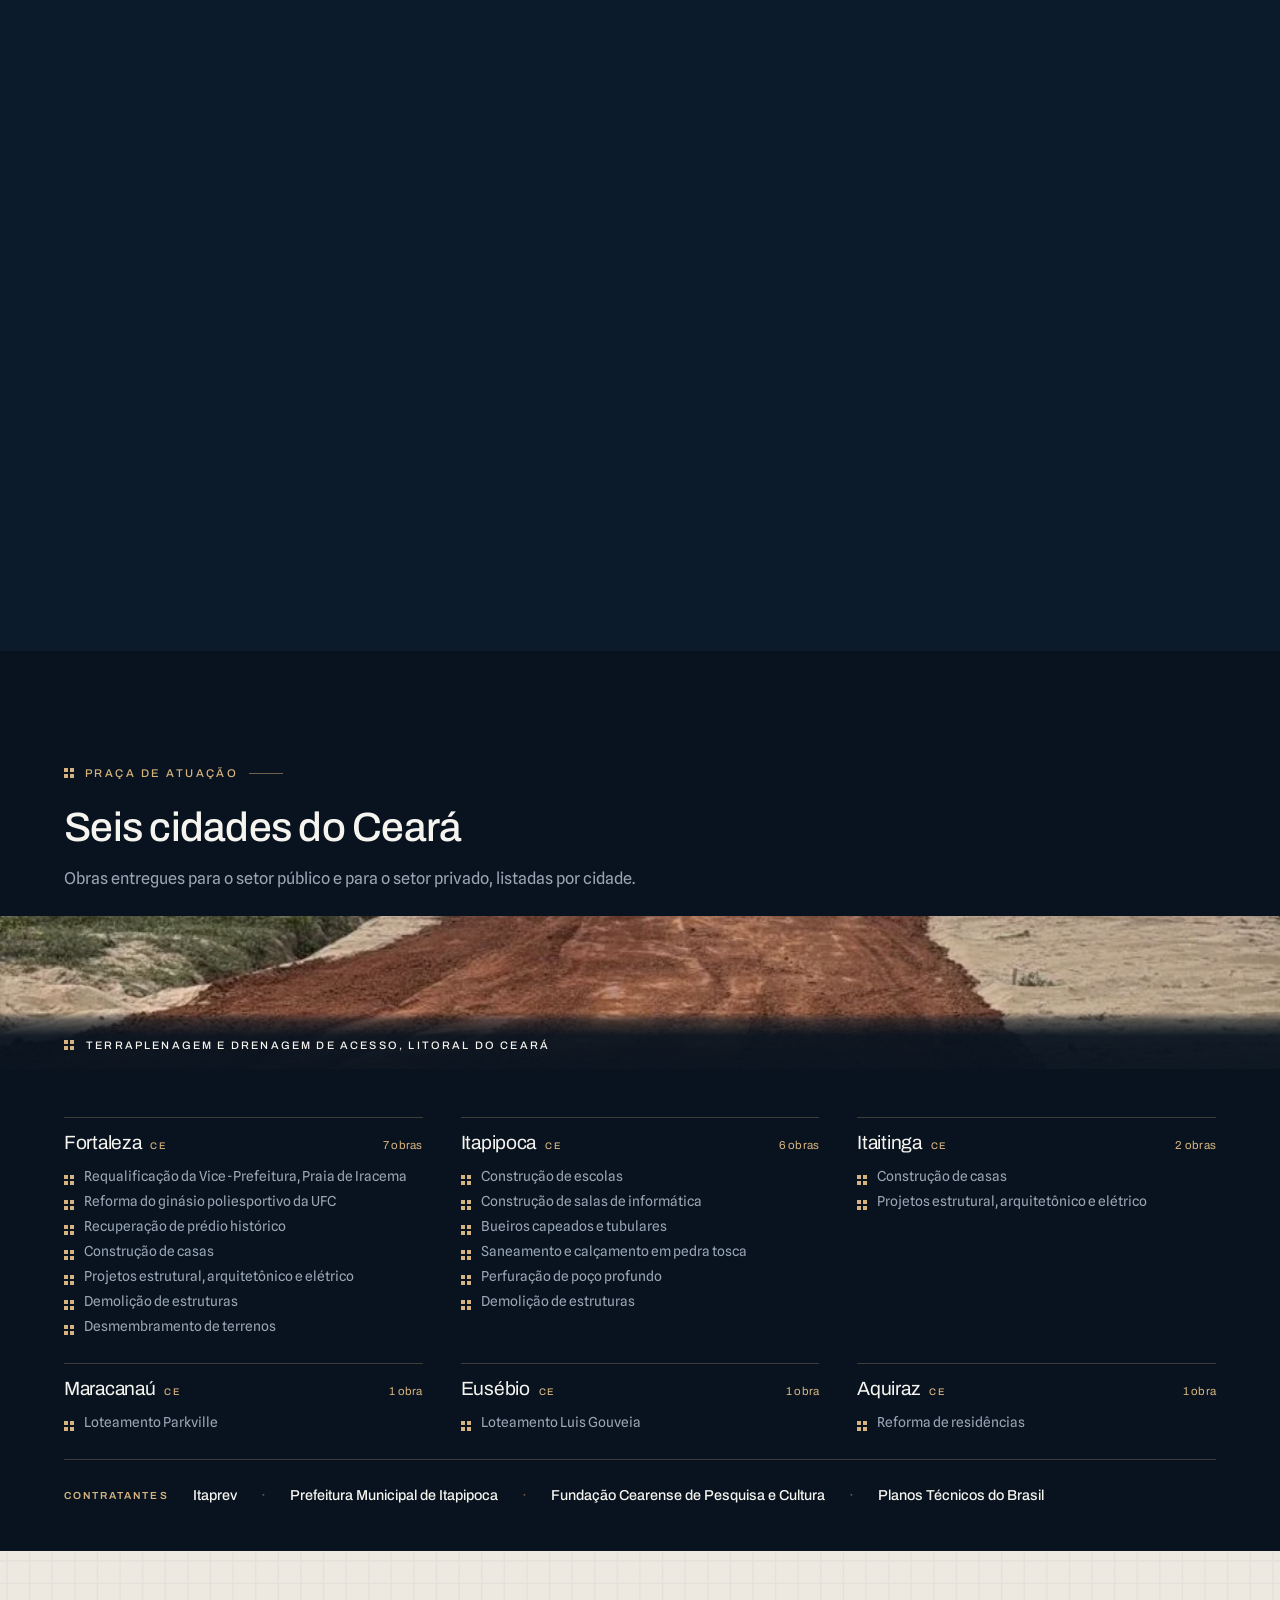
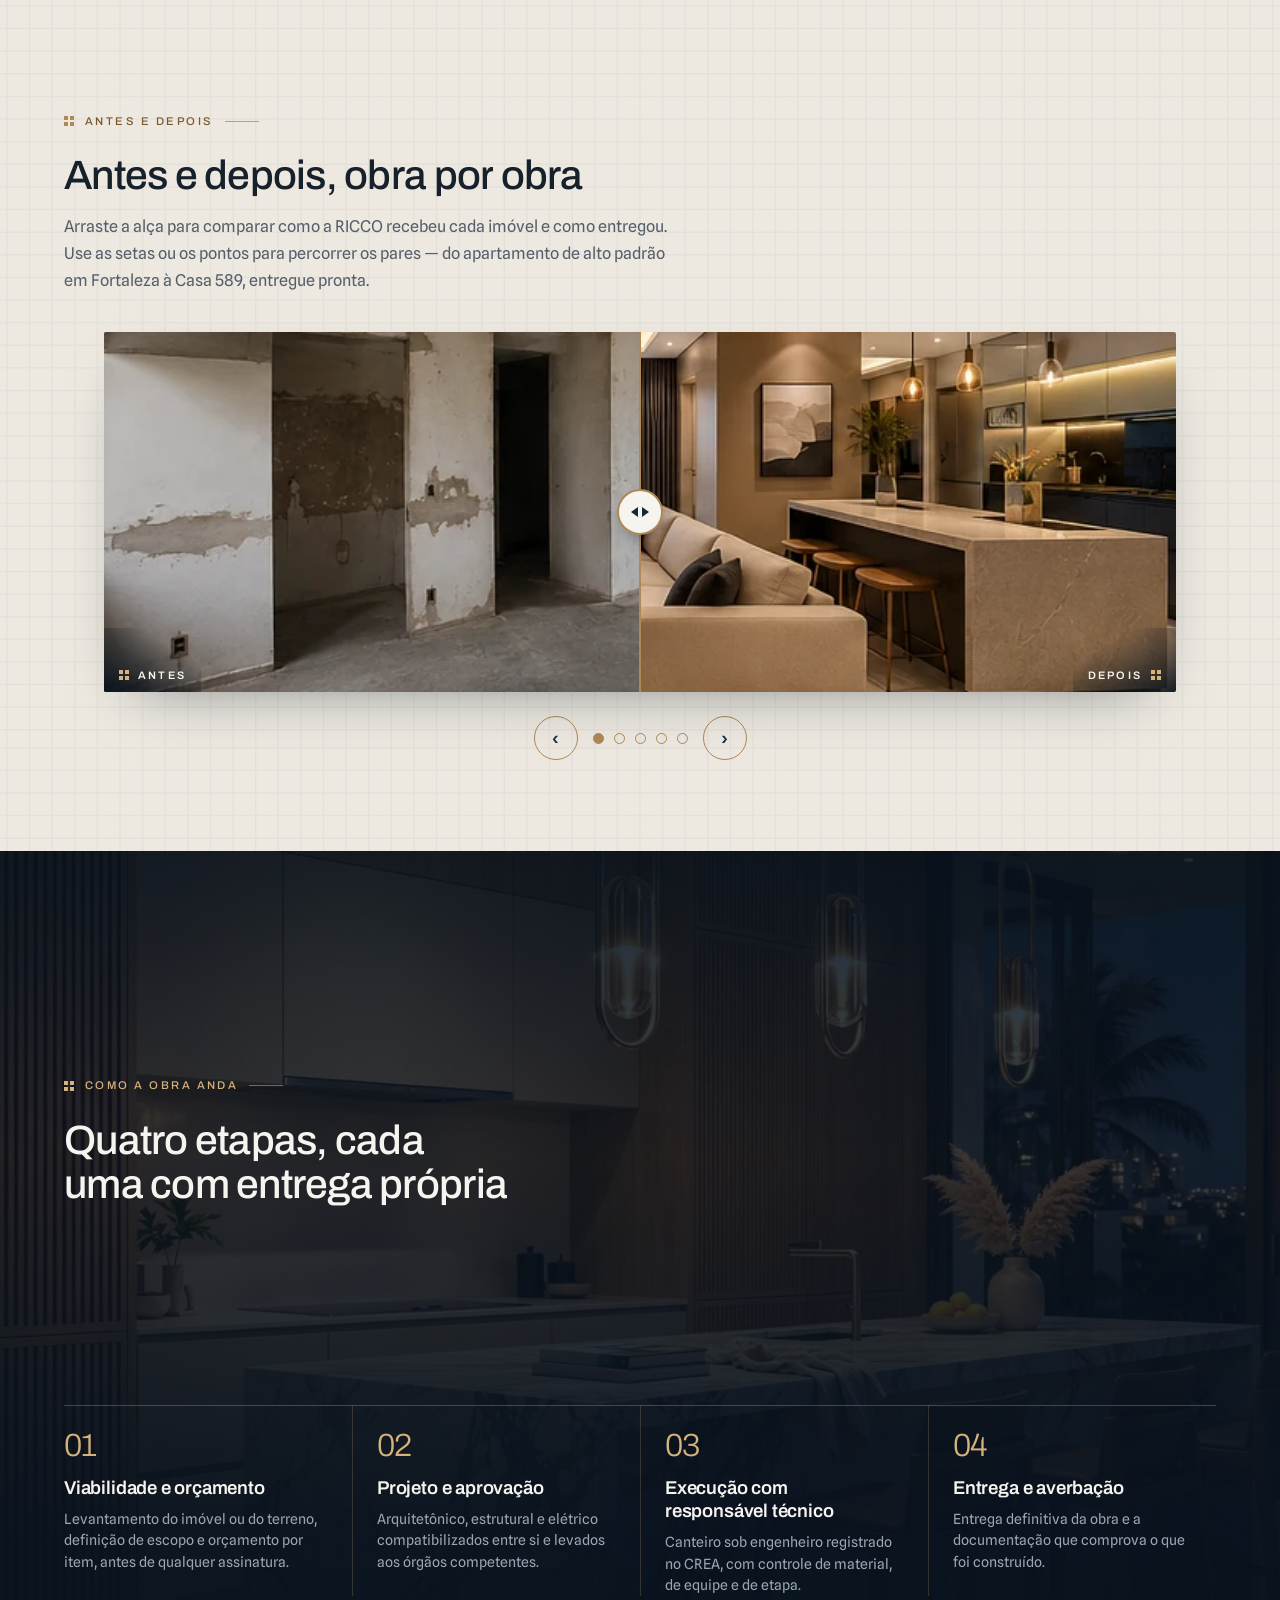
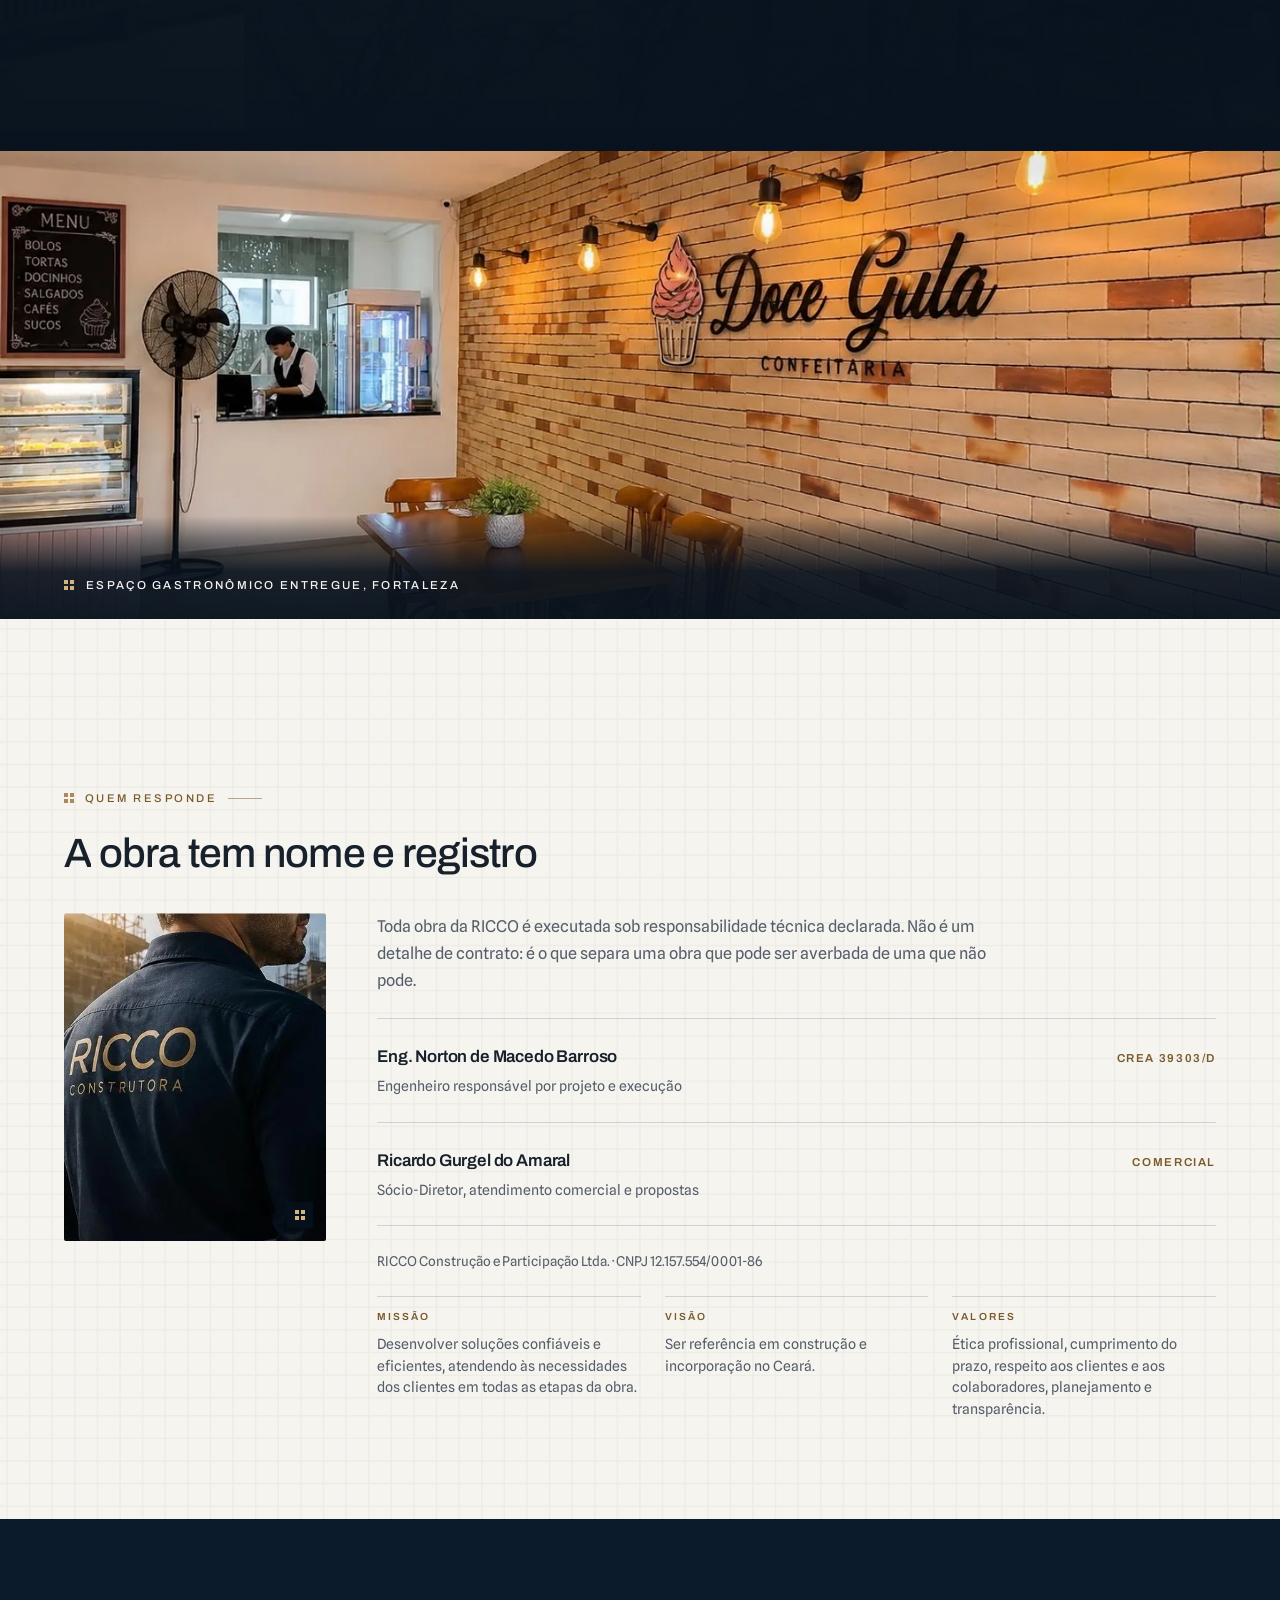
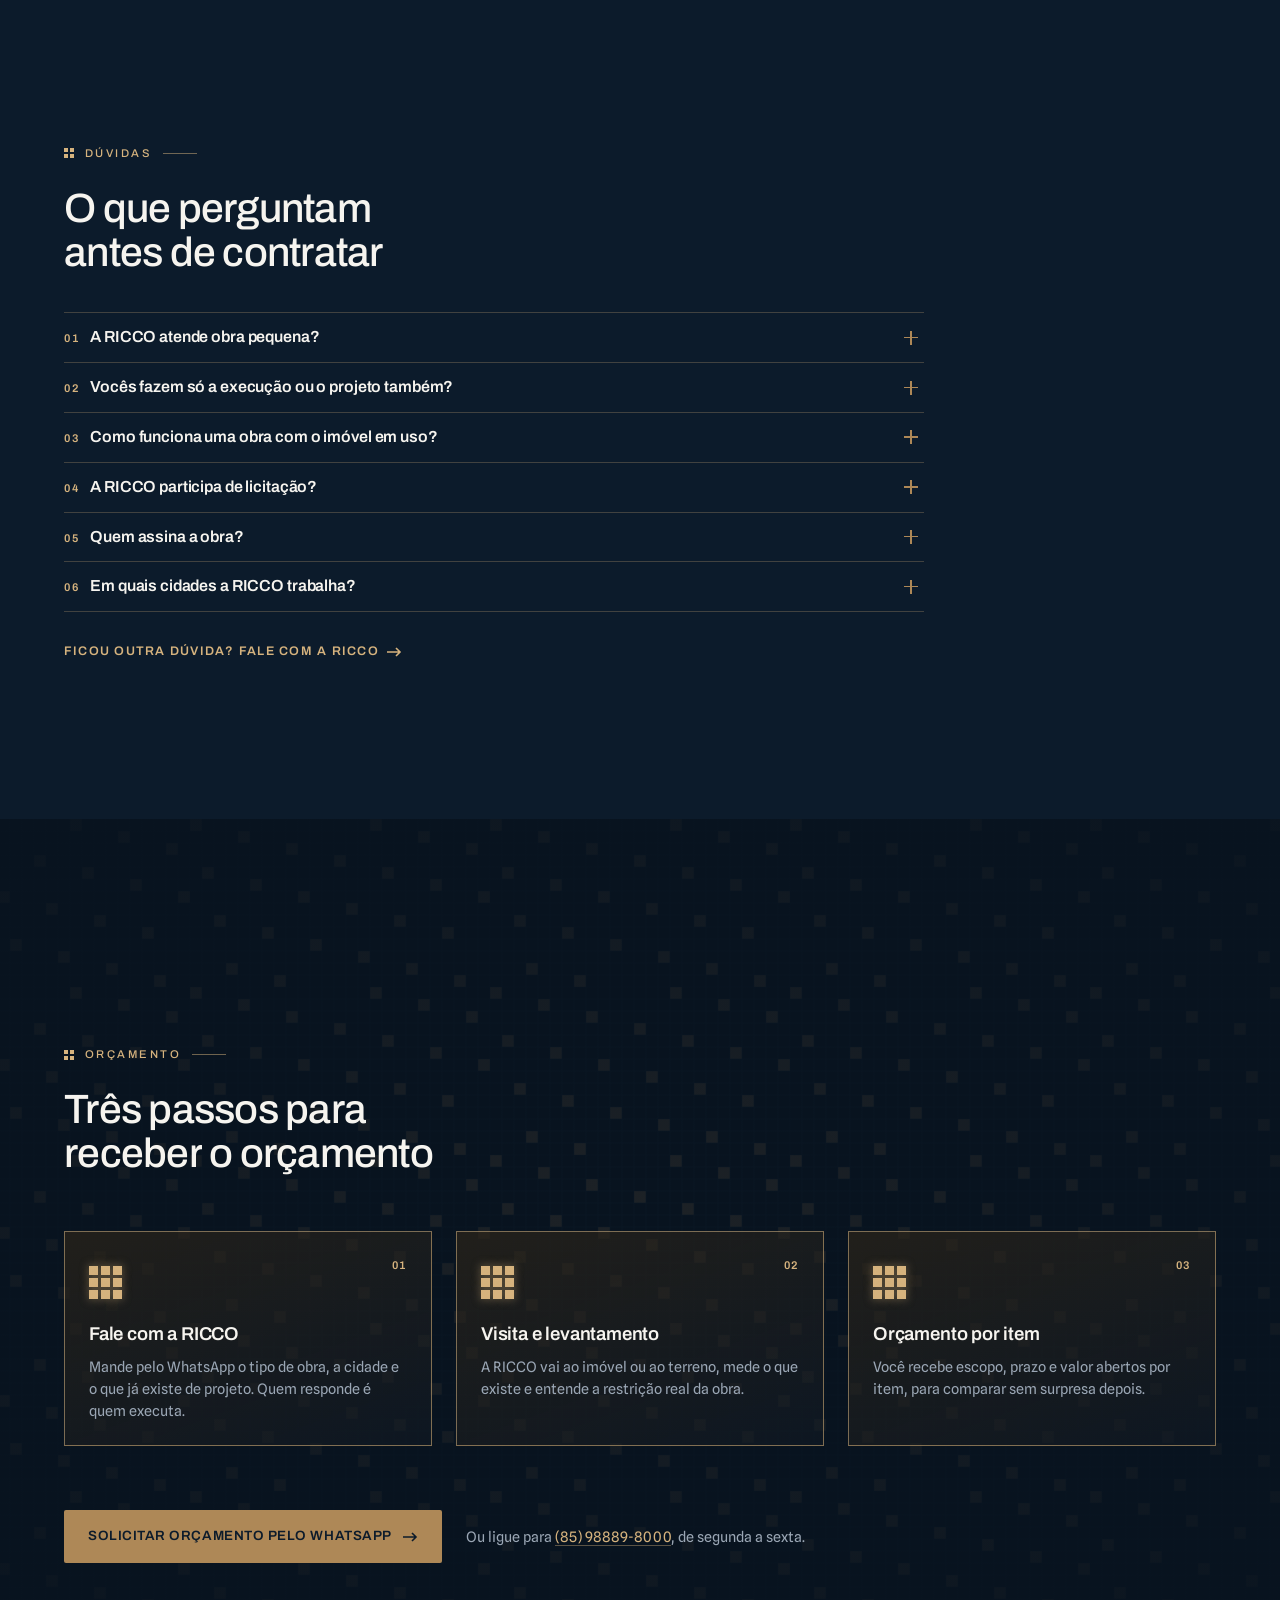
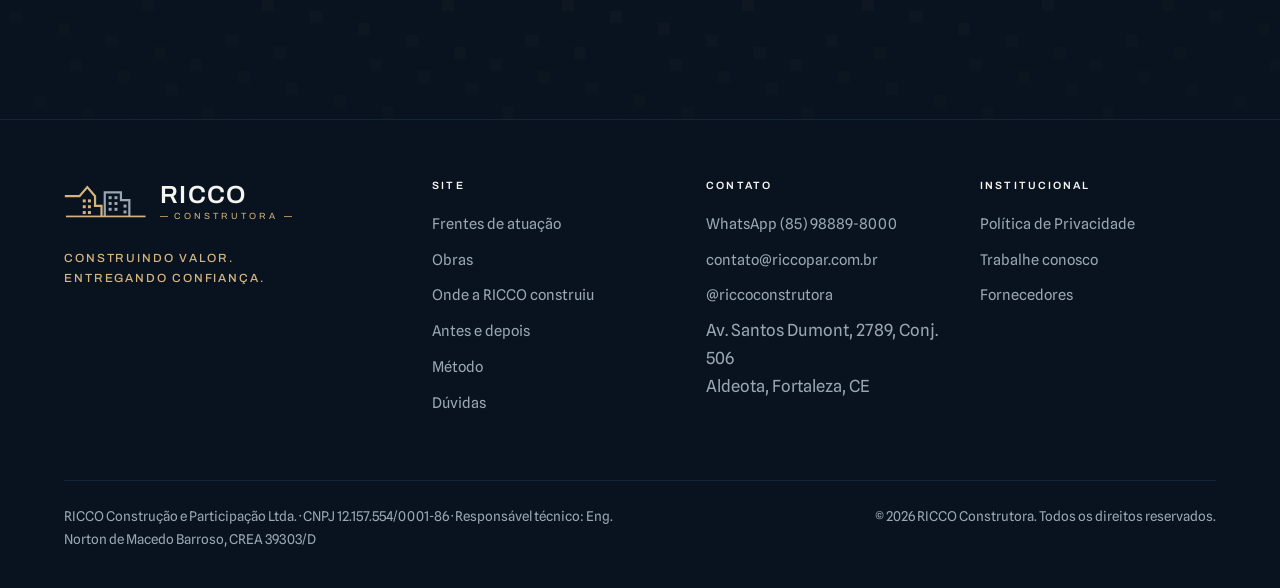
==== commit 9249ae1a: "ajuste(ricco): seção de lançamento, carrossel de antes/depois e auditoria de fotos — ClickUp 86akjxg" ====
--- a/deploy-vercel/index.html
+++ b/deploy-vercel/index.html
@@ -88,6 +88,7 @@
     <nav class="nav" aria-label="Navegação principal">
       <ul class="nav-list">
         <li><a href="#frentes"><span class="mj"><i></i><i></i><i></i><i></i></span>Frentes</a></li>
+        <li><a href="#lancamento"><span class="mj"><i></i><i></i><i></i><i></i></span>Lançamento</a></li>
         <li><a href="#obras"><span class="mj"><i></i><i></i><i></i><i></i></span>Obras</a></li>
         <li><a href="#onde"><span class="mj"><i></i><i></i><i></i><i></i></span>Atuação</a></li>
         <li><a href="#metodo"><span class="mj"><i></i><i></i><i></i><i></i></span>Método</a></li>
@@ -108,6 +109,7 @@
 <div class="scrim" aria-hidden="true"></div>
 <nav class="drawer" id="menu-mobile" aria-label="Navegação em telas pequenas">
   <a href="#frentes"><span class="mj"><i></i><i></i><i></i><i></i></span>Frentes de atuação</a>
+  <a href="#lancamento"><span class="mj"><i></i><i></i><i></i><i></i></span>Lançamento</a>
   <a href="#obras"><span class="mj"><i></i><i></i><i></i><i></i></span>Obras</a>
   <a href="#onde"><span class="mj"><i></i><i></i><i></i><i></i></span>Onde a RICCO construiu</a>
   <a href="#retrofit"><span class="mj"><i></i><i></i><i></i><i></i></span>Antes e depois</a>
@@ -245,6 +247,44 @@
     </div>
   </section>
 
+  <!-- ========================================================= LANÇAMENTO
+       Empreendimento em lançamento da RICCO: Loteamento Park Ville, em
+       Maracanaú. Duas imagens — o masterplan e a obra de terraplenagem em
+       andamento — mais um CTA para o WhatsApp. Mesmo sistema visual das
+       demais seções claras (eyebrow + h2 + lede + grade). -->
+  <section class="chapter paper-alt" id="lancamento" aria-labelledby="lancamento-h">
+    <span class="grid-tex" aria-hidden="true"></span>
+    <div class="container">
+      <div class="sec-head">
+        <p class="eyebrow" data-reveal="soft">
+          <span class="mj"><i></i><i></i><i></i><i></i></span>
+          Lançamento
+          <span class="rule"></span>
+        </p>
+        <div data-reveal="soft"><h2 id="lancamento-h">Loteamento Park Ville, em Maracanaú</h2></div>
+        <p class="lede" data-reveal>Empreendimento em lançamento da RICCO: lotes a partir de 125 m², com ruas asfaltadas, rede de água e esgoto, iluminação em LED e área de lazer completa. Abaixo, o masterplan do loteamento e a obra de terraplenagem já em andamento.</p>
+      </div>
+
+      <div class="lanc-grid" data-reveal>
+        <figure class="lanc-fig">
+          <img src="assets/img/lancamento/parkville-plano.webp" width="1200" height="800" alt="Masterplan do Loteamento Park Ville, em Maracanaú: quadras de lotes, ruas arborizadas, lagoa, playground e área de lazer." loading="lazy" decoding="async">
+          <figcaption>Masterplan do empreendimento</figcaption>
+        </figure>
+        <figure class="lanc-fig">
+          <img src="assets/img/lancamento/parkville-obra.webp" width="1200" height="787" alt="Vista aérea da obra do Loteamento Park Ville em andamento, com terraplenagem, máquinas e a lagoa já demarcada." loading="lazy" decoding="async">
+          <figcaption>Obra em andamento</figcaption>
+        </figure>
+      </div>
+
+      <div class="lanc-cta" data-reveal>
+        <a class="btn" data-wa-btn="lancamento" href="https://wa.me/5585988898000">
+          Saber mais sobre o Park Ville
+          <svg class="arw" width="15" height="10" viewBox="0 0 15 10" fill="none" aria-hidden="true"><path d="M0 5h13M9 1l4 4-4 4" stroke="currentColor" stroke-width="1.6"/></svg>
+        </a>
+      </div>
+    </div>
+  </section>
+
   <!-- ============================================================== OBRAS
        Cena travada no scroll: a trilha horizontal anda com o progresso da
        rolagem, então seis obras grandes cabem em uma tela. Abaixo de 900px
@@ -372,8 +412,8 @@
             </button>
 
             <button class="obra" type="button" data-reveal="fig"
-              data-title="Interiores comerciais e residenciais"
-              data-gallery="assets/img/portfolio/interiores-comerciais/01.webp|assets/img/portfolio/interiores-comerciais/02.webp|assets/img/portfolio/interiores-comerciais/03.webp|assets/img/portfolio/interiores-comerciais/04.webp|assets/img/portfolio/interiores-comerciais/05.webp">
+              data-title="Interiores, comércio e obras"
+              data-gallery="assets/img/portfolio/interiores-comerciais/01.webp|assets/img/portfolio/interiores-comerciais/02.webp|assets/img/portfolio/interiores-comerciais/03.webp|assets/img/portfolio/interiores-comerciais/04.webp|assets/img/portfolio/interiores-comerciais/05.webp|assets/img/portfolio/interiores-comerciais/06.webp|assets/img/portfolio/interiores-comerciais/07.webp">
               <figure>
                 <img src="assets/img/portfolio/interiores-comerciais/capa.webp" width="960" height="1280" alt="Interior comercial com divisória de vidro em esquadria preta, parede de tijolo aparente pintado e iluminação linear no forro." loading="lazy" decoding="async">
                 <span class="corner mj" aria-hidden="true"><i></i><i></i><i></i><i></i></span>
@@ -381,8 +421,8 @@
               <div class="obra-body">
                 <span class="bar" aria-hidden="true"></span>
                 <span class="obra-over">Ceará</span>
-                <h3>Interiores comerciais e residenciais</h3>
-                <span class="obra-count">5 fotos na galeria</span>
+                <h3>Interiores, comércio e obras</h3>
+                <span class="obra-count">7 fotos na galeria</span>
               </div>
             </button>
 
@@ -500,22 +540,97 @@
           Antes e depois
           <span class="rule"></span>
         </p>
-        <div data-reveal="soft"><h2 id="retrofit-h">O mesmo apartamento, dois estados</h2></div>
-        <p class="lede" data-reveal>Reforma de apartamento de alto padrão em Fortaleza. Arraste a alça para comparar a estrutura como a RICCO recebeu o imóvel com a sala entregue, de marcenaria, iluminação e revestimento refeitos.</p>
+        <div data-reveal="soft"><h2 id="retrofit-h">Antes e depois, obra por obra</h2></div>
+        <p class="lede" data-reveal>Arraste a alça para comparar como a RICCO recebeu cada imóvel e como entregou. Use as setas ou os pontos para percorrer os pares — do apartamento de alto padrão em Fortaleza à Casa 589, entregue pronta.</p>
       </div>
 
       <div class="ba" data-reveal data-ba>
-        <figure class="ba-frame">
-          <img class="ba-after" src="assets/img/split/depois.webp" width="702" height="236" alt="A mesma sala depois da reforma: painel ripado com TV, sofá em L, tapete, mesa de jantar e cozinha integrada, com a sacada e a vista da cidade ao fundo." loading="lazy" decoding="async">
-          <div class="ba-before">
-            <img src="assets/img/split/antes.webp" width="702" height="236" alt="Antes da reforma: o apartamento em estrutura bruta, paredes de concreto e piso sem acabamento, com a sacada e a vista da cidade à direita." loading="lazy" decoding="async">
+        <div class="ba-viewport">
+
+          <div class="ba-slide" role="group" aria-roledescription="slide" data-ba-label="Apartamento de alto padrão, Fortaleza">
+            <figure class="ba-frame">
+              <img class="ba-after" src="assets/img/split/depois.webp" width="702" height="236" alt="A mesma sala depois da reforma: painel ripado com TV, sofá em L, tapete, mesa de jantar e cozinha integrada, com a sacada e a vista da cidade ao fundo." loading="lazy" decoding="async">
+              <div class="ba-before">
+                <img src="assets/img/split/antes.webp" width="702" height="236" alt="Antes da reforma: o apartamento em estrutura bruta, paredes de concreto e piso sem acabamento, com a sacada e a vista da cidade à direita." loading="lazy" decoding="async">
+              </div>
+              <span class="ba-tag ba-tag--before" aria-hidden="true"><span class="mj"><i></i><i></i><i></i><i></i></span>Antes</span>
+              <span class="ba-tag ba-tag--after" aria-hidden="true">Depois<span class="mj"><i></i><i></i><i></i><i></i></span></span>
+              <button class="ba-handle" type="button" role="slider" aria-orientation="horizontal" aria-valuemin="0" aria-valuemax="100" aria-valuenow="50" aria-label="Comparar antes e depois deste par. Use as setas do teclado para mover.">
+                <span class="ba-grip" aria-hidden="true"></span>
+              </button>
+            </figure>
           </div>
-          <span class="ba-tag ba-tag--before" aria-hidden="true"><span class="mj"><i></i><i></i><i></i><i></i></span>Antes</span>
-          <span class="ba-tag ba-tag--after" aria-hidden="true">Depois<span class="mj"><i></i><i></i><i></i><i></i></span></span>
-          <button class="ba-handle" type="button" role="slider" aria-orientation="horizontal" aria-valuemin="0" aria-valuemax="100" aria-valuenow="50" aria-label="Comparar antes e depois. Use as setas do teclado para mover.">
-            <span class="ba-grip" aria-hidden="true"></span>
-          </button>
-        </figure>
+
+          <div class="ba-slide" hidden role="group" aria-roledescription="slide" data-ba-label="Casa 589, fachada">
+            <figure class="ba-frame ar-casa">
+              <img class="ba-after" src="assets/img/split/casa589-1-depois.webp" width="638" height="490" alt="Fachada da Casa 589 depois da obra, com pintura cinza, portão de alumínio branco e paisagismo." loading="lazy" decoding="async">
+              <div class="ba-before">
+                <img src="assets/img/split/casa589-1-antes.webp" width="638" height="490" alt="Fachada da Casa 589 durante a obra, em estrutura de concreto e alvenaria aparente." loading="lazy" decoding="async">
+              </div>
+              <span class="ba-tag ba-tag--before" aria-hidden="true"><span class="mj"><i></i><i></i><i></i><i></i></span>Antes</span>
+              <span class="ba-tag ba-tag--after" aria-hidden="true">Depois<span class="mj"><i></i><i></i><i></i><i></i></span></span>
+              <button class="ba-handle" type="button" role="slider" aria-orientation="horizontal" aria-valuemin="0" aria-valuemax="100" aria-valuenow="50" aria-label="Comparar antes e depois deste par. Use as setas do teclado para mover.">
+                <span class="ba-grip" aria-hidden="true"></span>
+              </button>
+            </figure>
+          </div>
+
+          <div class="ba-slide" hidden role="group" aria-roledescription="slide" data-ba-label="Casa 589, área gourmet">
+            <figure class="ba-frame ar-casa">
+              <img class="ba-after" src="assets/img/split/casa589-2-depois.webp" width="638" height="490" alt="Área gourmet da Casa 589 depois da obra, com churrasqueira, bancada e jardim." loading="lazy" decoding="async">
+              <div class="ba-before">
+                <img src="assets/img/split/casa589-2-antes.webp" width="638" height="490" alt="Mesma área da Casa 589 durante a obra, em contrapiso e alvenaria bruta." loading="lazy" decoding="async">
+              </div>
+              <span class="ba-tag ba-tag--before" aria-hidden="true"><span class="mj"><i></i><i></i><i></i><i></i></span>Antes</span>
+              <span class="ba-tag ba-tag--after" aria-hidden="true">Depois<span class="mj"><i></i><i></i><i></i><i></i></span></span>
+              <button class="ba-handle" type="button" role="slider" aria-orientation="horizontal" aria-valuemin="0" aria-valuemax="100" aria-valuenow="50" aria-label="Comparar antes e depois deste par. Use as setas do teclado para mover.">
+                <span class="ba-grip" aria-hidden="true"></span>
+              </button>
+            </figure>
+          </div>
+
+          <div class="ba-slide" hidden role="group" aria-roledescription="slide" data-ba-label="Casa 589, corredor lateral">
+            <figure class="ba-frame ar-casa">
+              <img class="ba-after" src="assets/img/split/casa589-3-depois.webp" width="638" height="490" alt="Corredor lateral da Casa 589 depois da obra, com piso assentado, muro pintado e vasos de plantas." loading="lazy" decoding="async">
+              <div class="ba-before">
+                <img src="assets/img/split/casa589-3-antes.webp" width="638" height="490" alt="Corredor lateral da Casa 589 durante a obra, em concreto bruto." loading="lazy" decoding="async">
+              </div>
+              <span class="ba-tag ba-tag--before" aria-hidden="true"><span class="mj"><i></i><i></i><i></i><i></i></span>Antes</span>
+              <span class="ba-tag ba-tag--after" aria-hidden="true">Depois<span class="mj"><i></i><i></i><i></i><i></i></span></span>
+              <button class="ba-handle" type="button" role="slider" aria-orientation="horizontal" aria-valuemin="0" aria-valuemax="100" aria-valuenow="50" aria-label="Comparar antes e depois deste par. Use as setas do teclado para mover.">
+                <span class="ba-grip" aria-hidden="true"></span>
+              </button>
+            </figure>
+          </div>
+
+          <div class="ba-slide" hidden role="group" aria-roledescription="slide" data-ba-label="Casa 589, corredor interno">
+            <figure class="ba-frame ar-casa">
+              <img class="ba-after" src="assets/img/split/casa589-4-depois.webp" width="638" height="490" alt="Corredor interno da Casa 589 depois da obra, com paredes brancas, portas e piso polido." loading="lazy" decoding="async">
+              <div class="ba-before">
+                <img src="assets/img/split/casa589-4-antes.webp" width="638" height="490" alt="Corredor interno da Casa 589 durante a obra, com reboco e piso sem acabamento." loading="lazy" decoding="async">
+              </div>
+              <span class="ba-tag ba-tag--before" aria-hidden="true"><span class="mj"><i></i><i></i><i></i><i></i></span>Antes</span>
+              <span class="ba-tag ba-tag--after" aria-hidden="true">Depois<span class="mj"><i></i><i></i><i></i><i></i></span></span>
+              <button class="ba-handle" type="button" role="slider" aria-orientation="horizontal" aria-valuemin="0" aria-valuemax="100" aria-valuenow="50" aria-label="Comparar antes e depois deste par. Use as setas do teclado para mover.">
+                <span class="ba-grip" aria-hidden="true"></span>
+              </button>
+            </figure>
+          </div>
+
+        </div>
+
+        <div class="ba-controls">
+          <button class="ba-arrow ba-arrow--prev" type="button" aria-label="Par anterior">&lsaquo;</button>
+          <div class="ba-dots" role="group" aria-label="Selecionar par de antes e depois">
+            <button class="ba-dot" type="button" aria-current="true" aria-label="Par 1: apartamento de alto padrão"></button>
+            <button class="ba-dot" type="button" aria-current="false" aria-label="Par 2: Casa 589, fachada"></button>
+            <button class="ba-dot" type="button" aria-current="false" aria-label="Par 3: Casa 589, área gourmet"></button>
+            <button class="ba-dot" type="button" aria-current="false" aria-label="Par 4: Casa 589, corredor lateral"></button>
+            <button class="ba-dot" type="button" aria-current="false" aria-label="Par 5: Casa 589, corredor interno"></button>
+          </div>
+          <button class="ba-arrow ba-arrow--next" type="button" aria-label="Próximo par">&rsaquo;</button>
+        </div>
+        <p class="ba-sr" data-ba-live aria-live="polite"></p>
       </div>
     </div>
   </section>
--- a/deploy-vercel/css/styles.css
+++ b/deploy-vercel/css/styles.css
@@ -553,6 +553,45 @@
 .ba-tag--after{right:0;background:linear-gradient(to top left,rgba(8,19,31,.92),rgba(8,19,31,0) 72%)}
 .ba-tag .mj i{background:var(--gold-300)}
 
+/* carrossel de antes/depois: varios pares no mesmo comparador */
+.ba-slide[hidden]{display:none}
+.ba-frame.ar-casa{aspect-ratio:638/490}
+.ba-controls{display:flex;align-items:center;justify-content:center;gap:var(--s2);margin-top:var(--s3)}
+.ba-arrow{
+  width:44px;height:44px;flex:0 0 auto;display:inline-flex;align-items:center;justify-content:center;
+  border:1.5px solid var(--gold-500);background:transparent;color:var(--navy-700);
+  border-radius:50%;cursor:pointer;font-size:1.5rem;line-height:1;padding:0;
+  transition:background .3s var(--e),color .3s var(--e);
+}
+.ba-arrow:hover{background:var(--gold-500);color:var(--navy-900)}
+.ba-arrow:focus-visible{outline:3px solid var(--gold-300);outline-offset:3px}
+.ba-dots{display:flex;align-items:center;gap:10px}
+.ba-dot{
+  width:11px;height:11px;padding:0;border-radius:50%;cursor:pointer;
+  border:1.5px solid var(--gold-500);background:transparent;
+  transition:background .3s var(--e);
+}
+.ba-dot[aria-current="true"]{background:var(--gold-500)}
+.ba-dot:focus-visible{outline:3px solid var(--gold-300);outline-offset:3px}
+.ba-sr{position:absolute;width:1px;height:1px;padding:0;margin:-1px;overflow:hidden;clip:rect(0,0,0,0);white-space:nowrap;border:0}
+
+/* ===================================================== LANCAMENTO (Park Ville) */
+.lanc-grid{display:grid;grid-template-columns:1fr 1fr;gap:var(--s3);margin-top:var(--s4)}
+.lanc-fig{
+  margin:0;position:relative;overflow:hidden;background:var(--bone-100);border-radius:2px;
+  box-shadow:0 24px 60px -34px rgba(8,19,31,.55);
+}
+.lanc-fig img{display:block;width:100%;height:100%;aspect-ratio:3/2;object-fit:cover}
+.lanc-fig figcaption{
+  position:absolute;left:0;right:0;bottom:0;z-index:2;
+  padding:var(--s3) var(--s2) var(--s1);
+  font-family:var(--ff-display);font-size:.68rem;font-weight:600;letter-spacing:.16em;
+  text-transform:uppercase;color:var(--bone-50);
+  background:linear-gradient(to top,rgba(8,19,31,.86),rgba(8,19,31,0));
+}
+.lanc-cta{margin-top:var(--s4)}
+@media (max-width:720px){.lanc-grid{grid-template-columns:1fr}}
+
 /* ======================================== FAIXA FULL-BLEED (entrega)
    Capitulo que e so imagem, de borda a borda. Nao precisa de uma tela
    inteira: e ponto de respiro entre duas secoes de conteudo. */
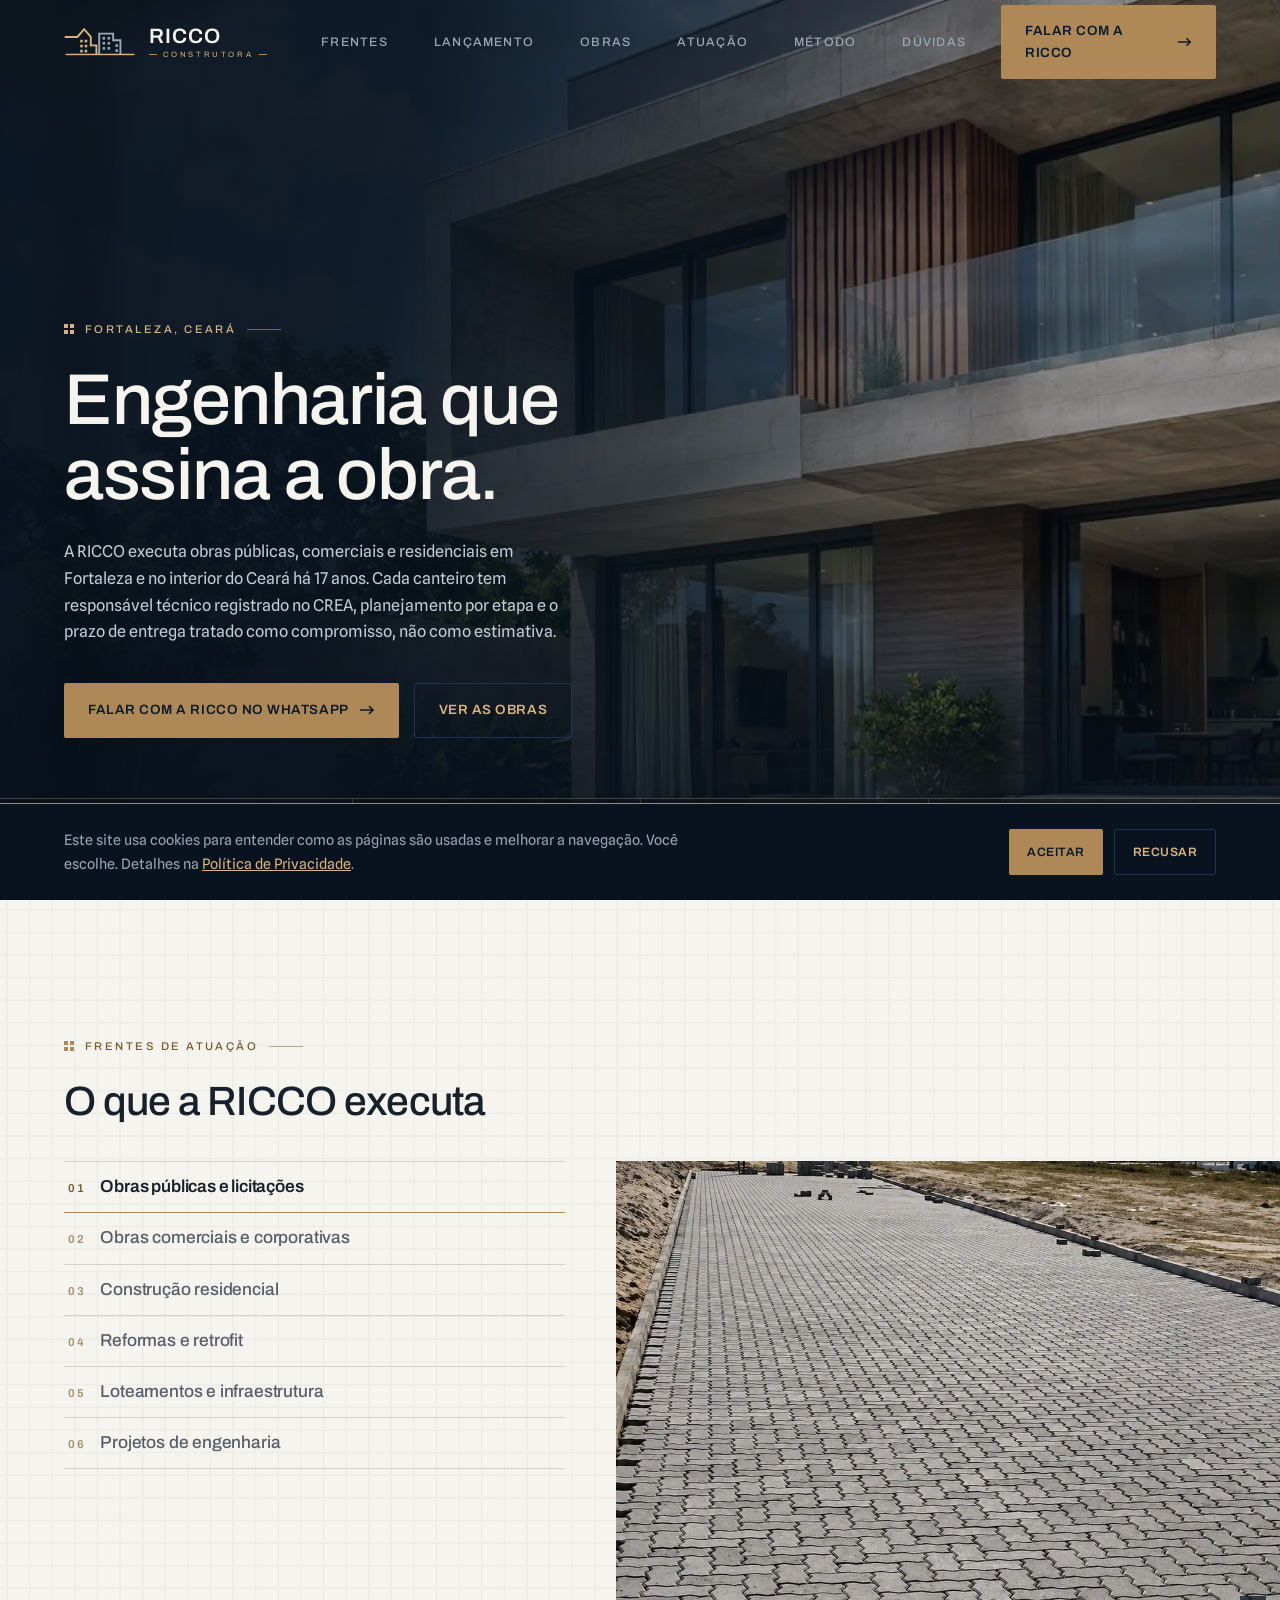
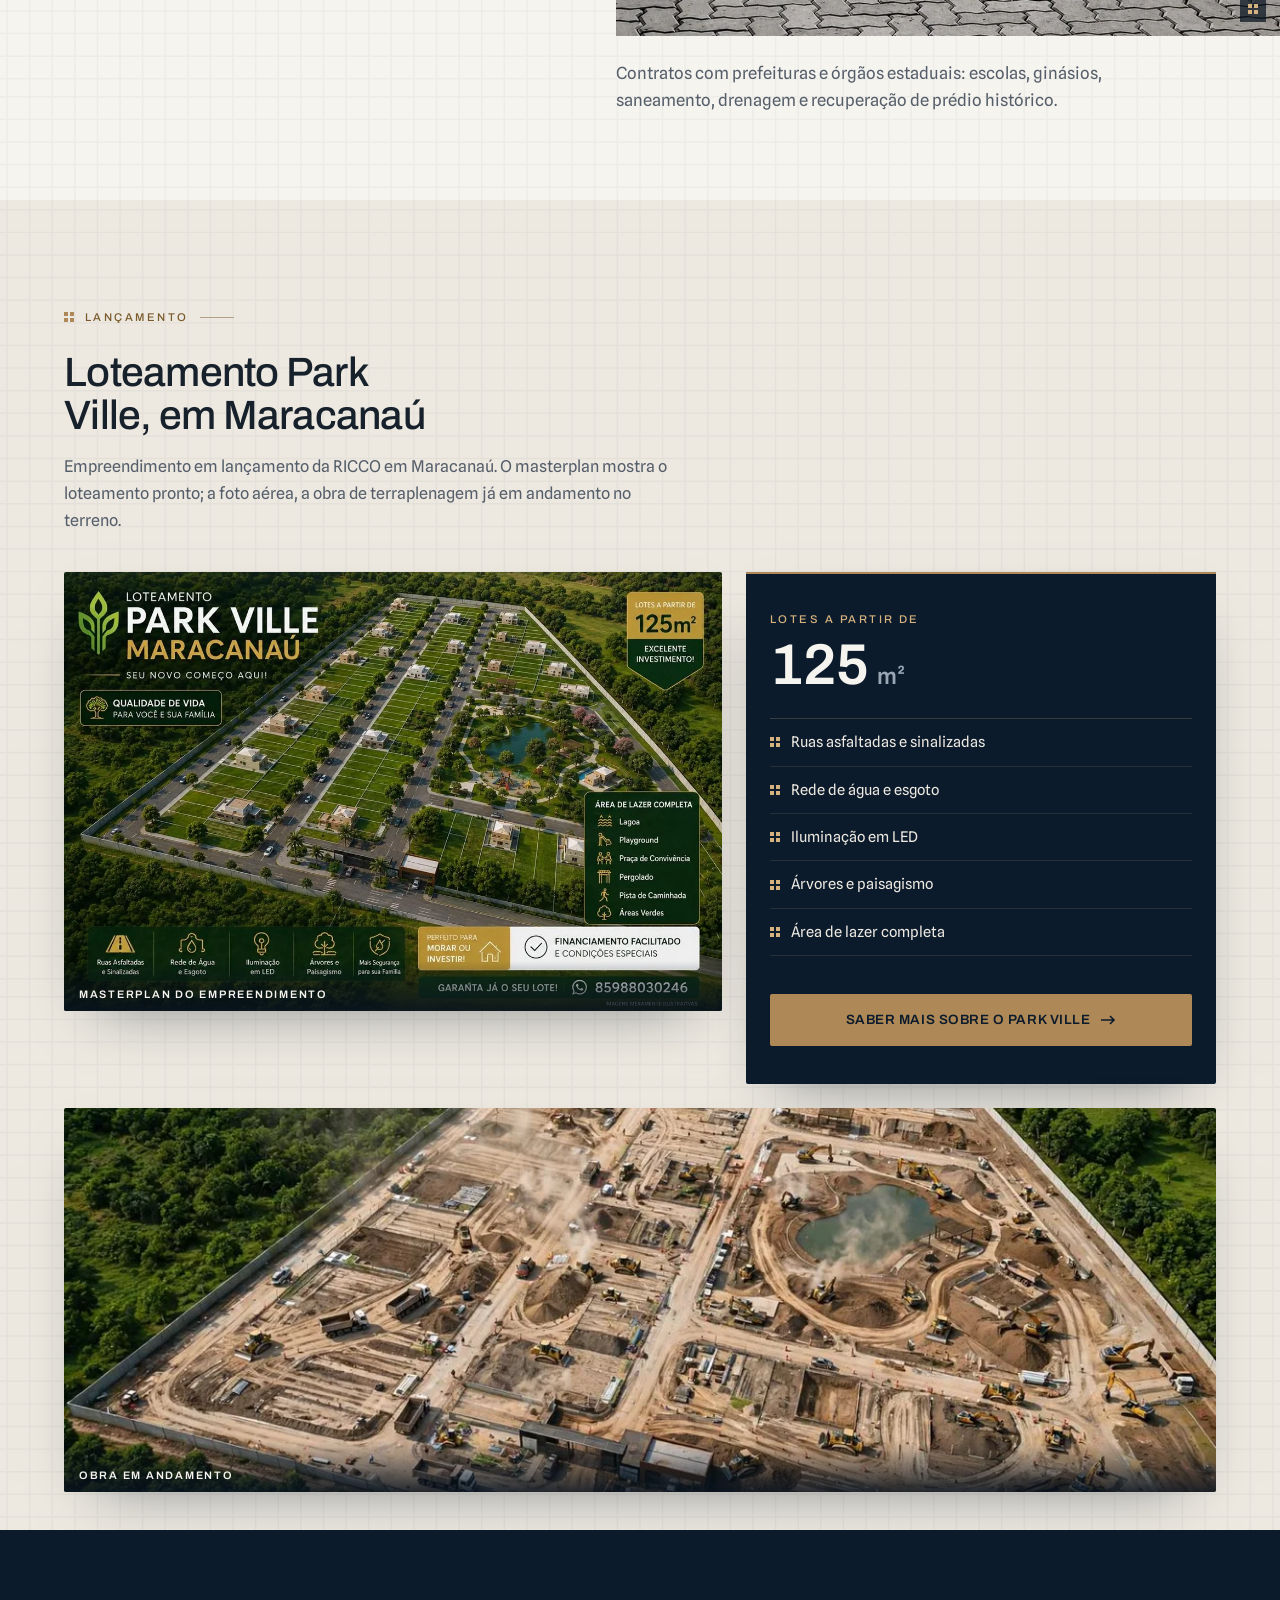
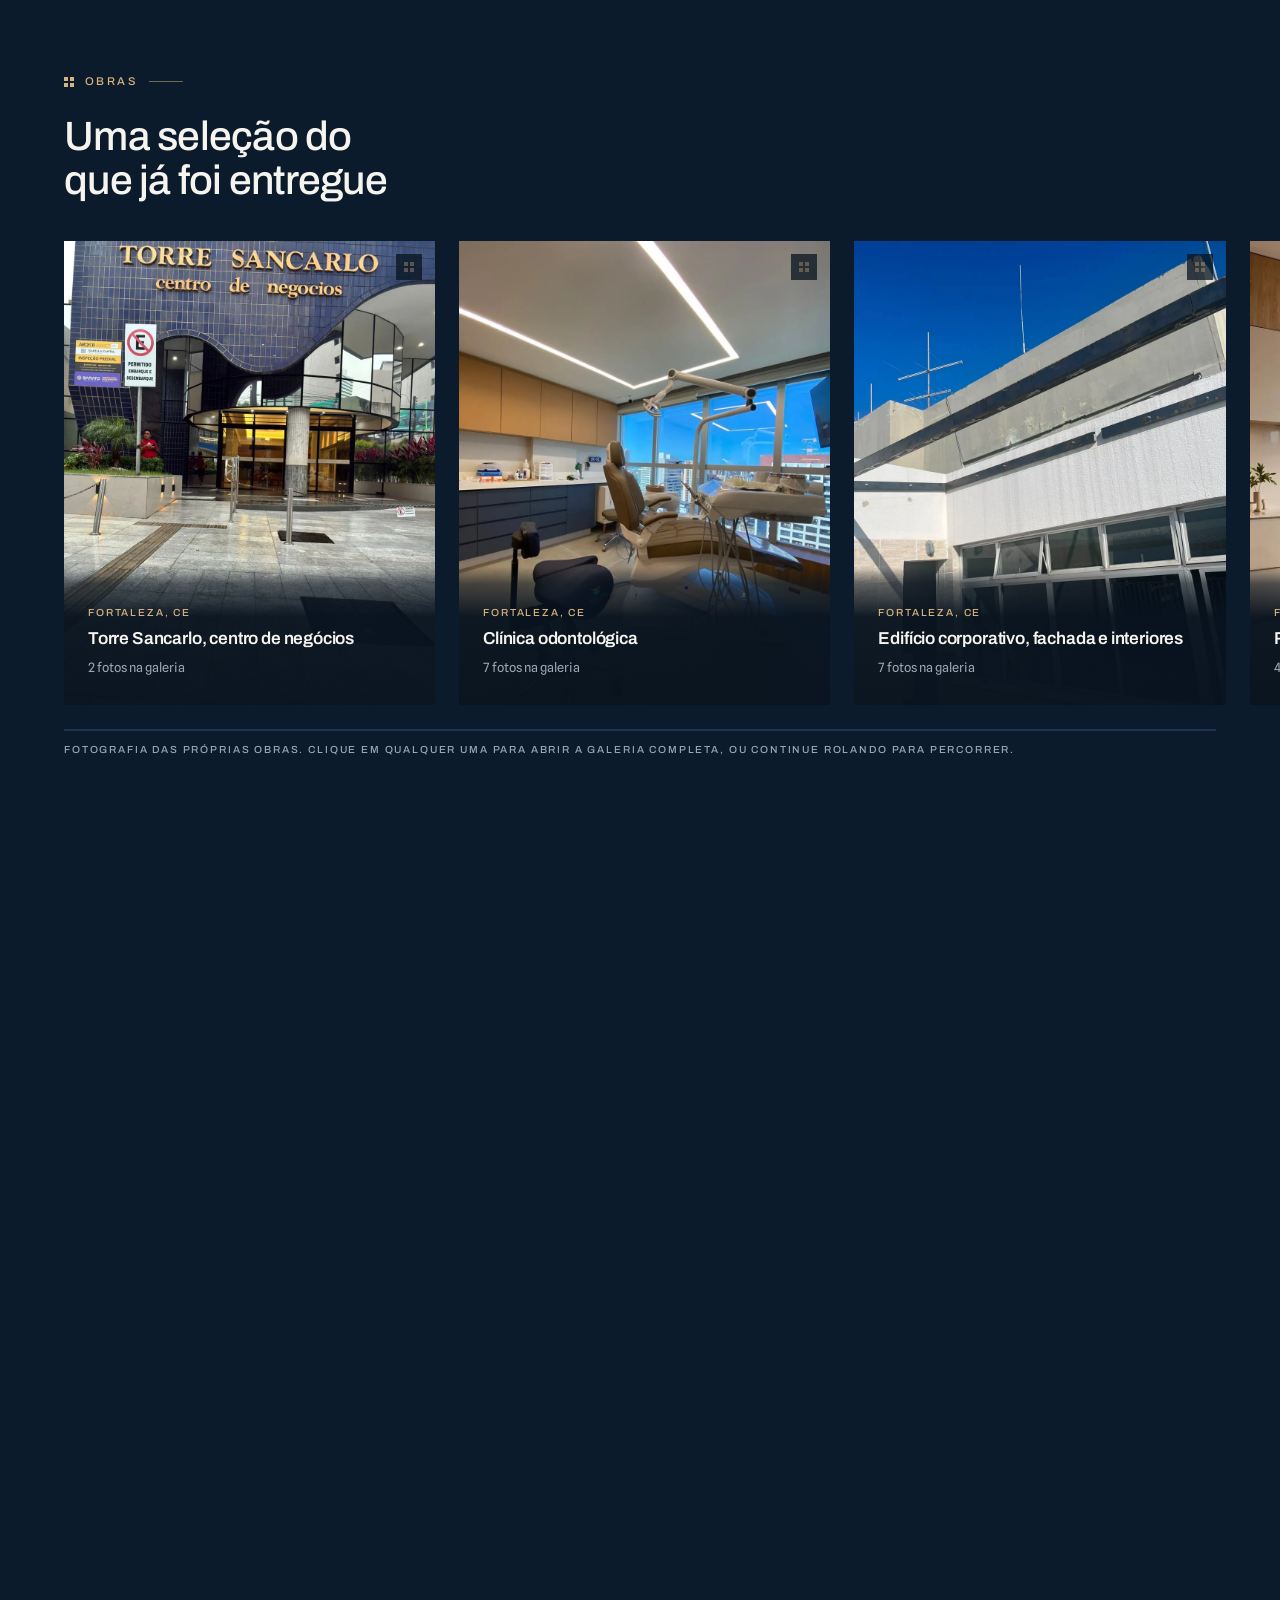
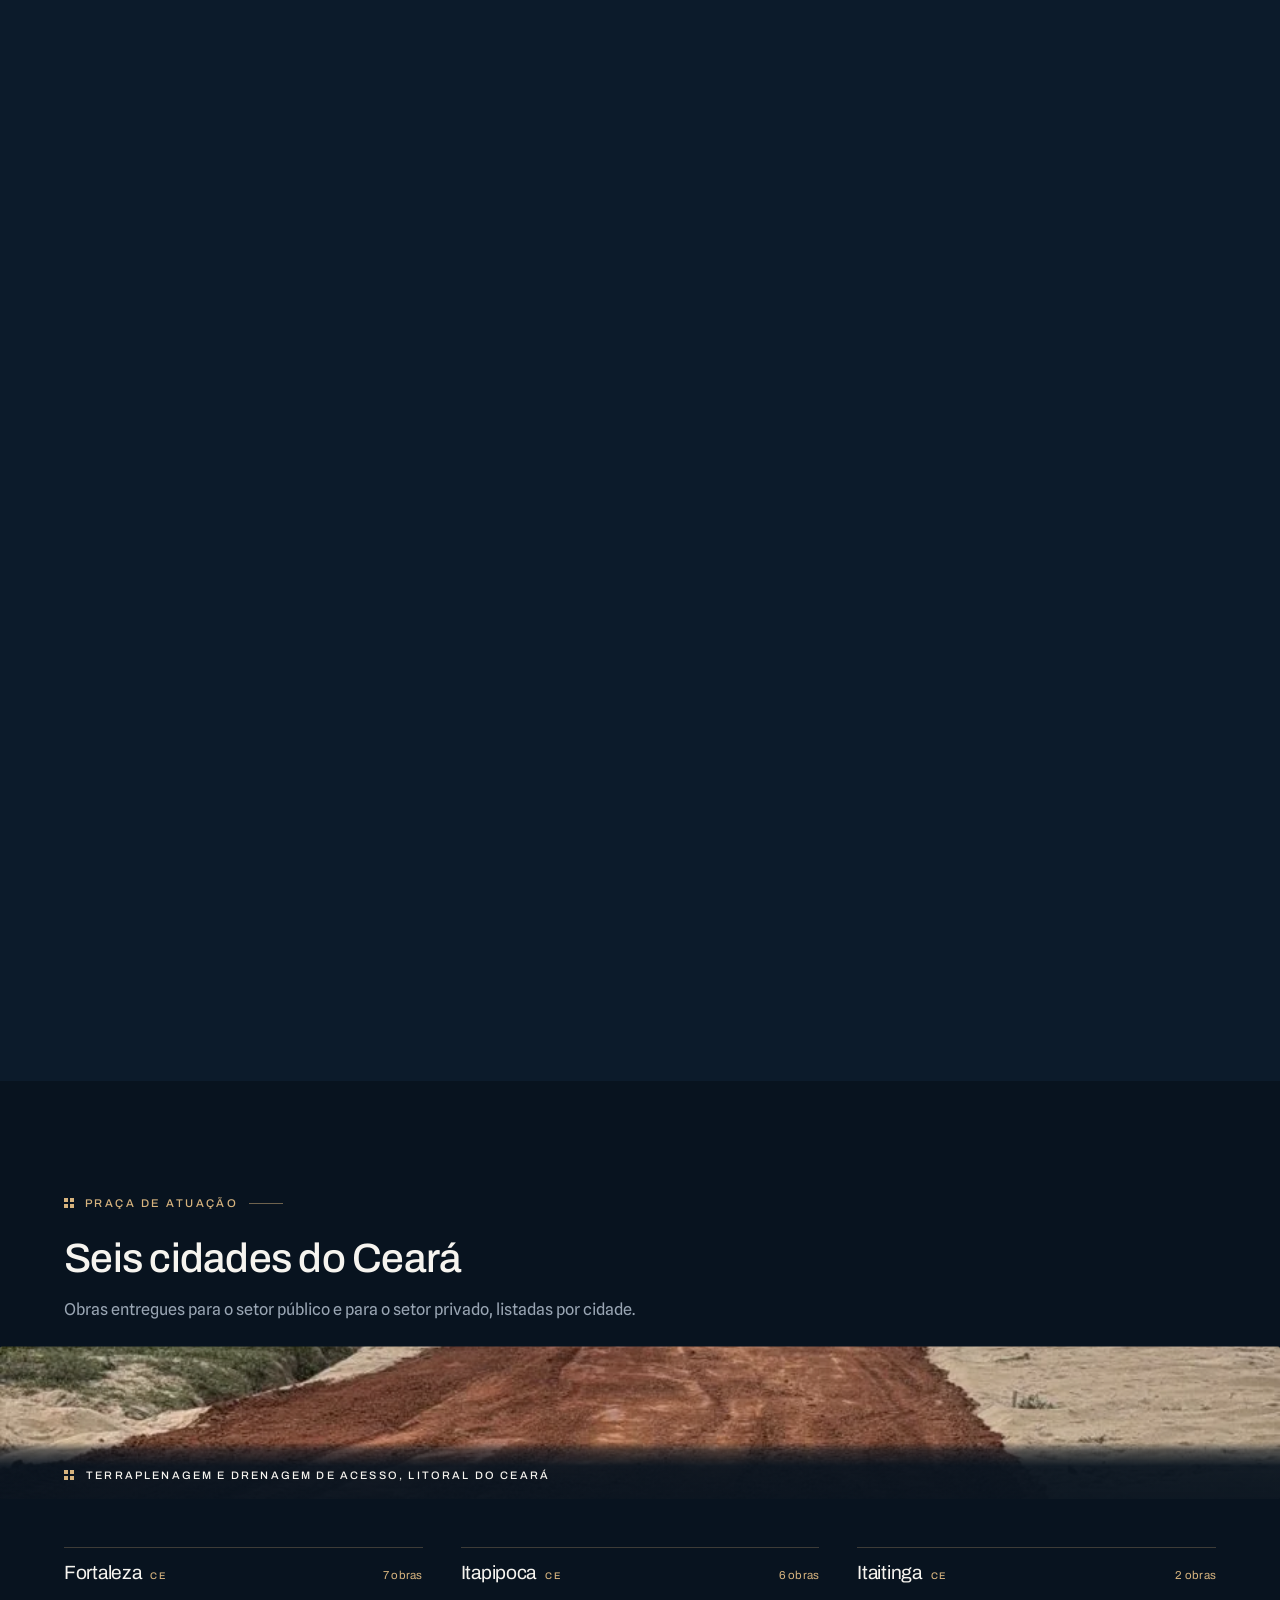
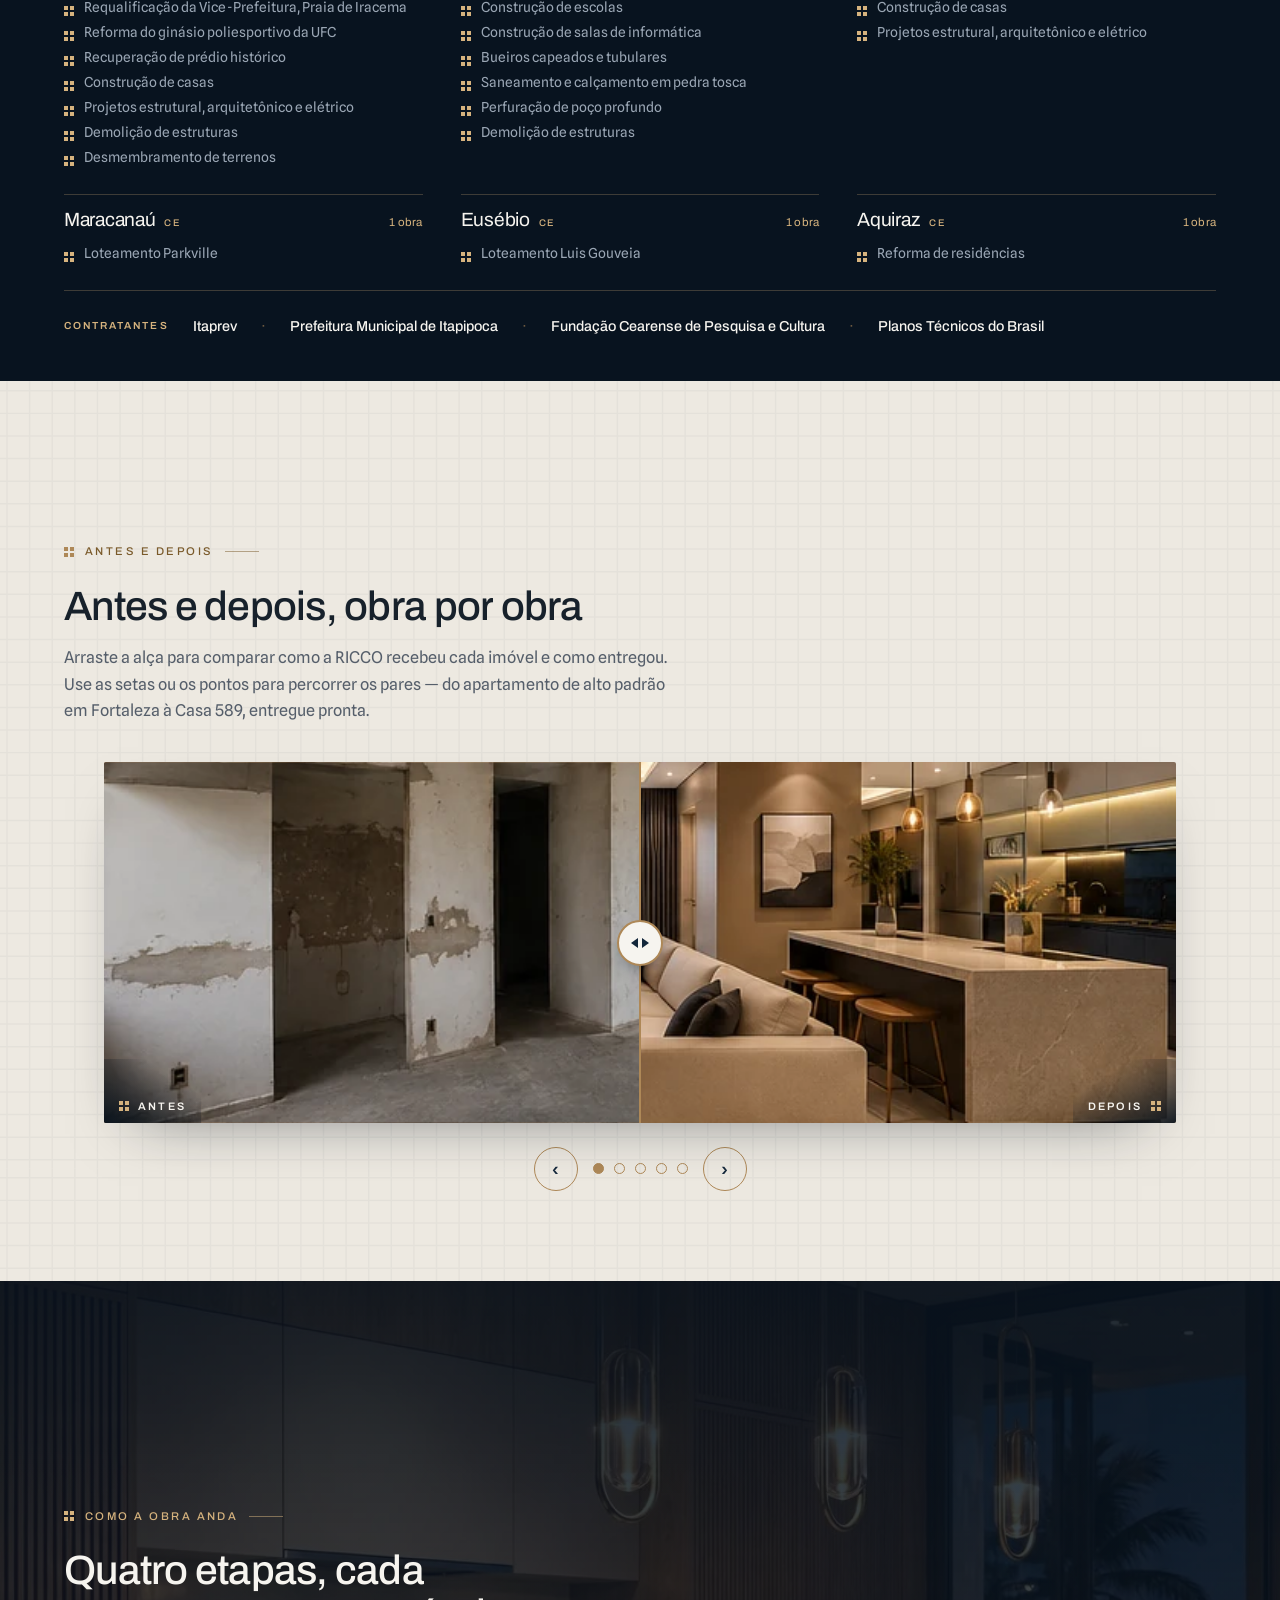
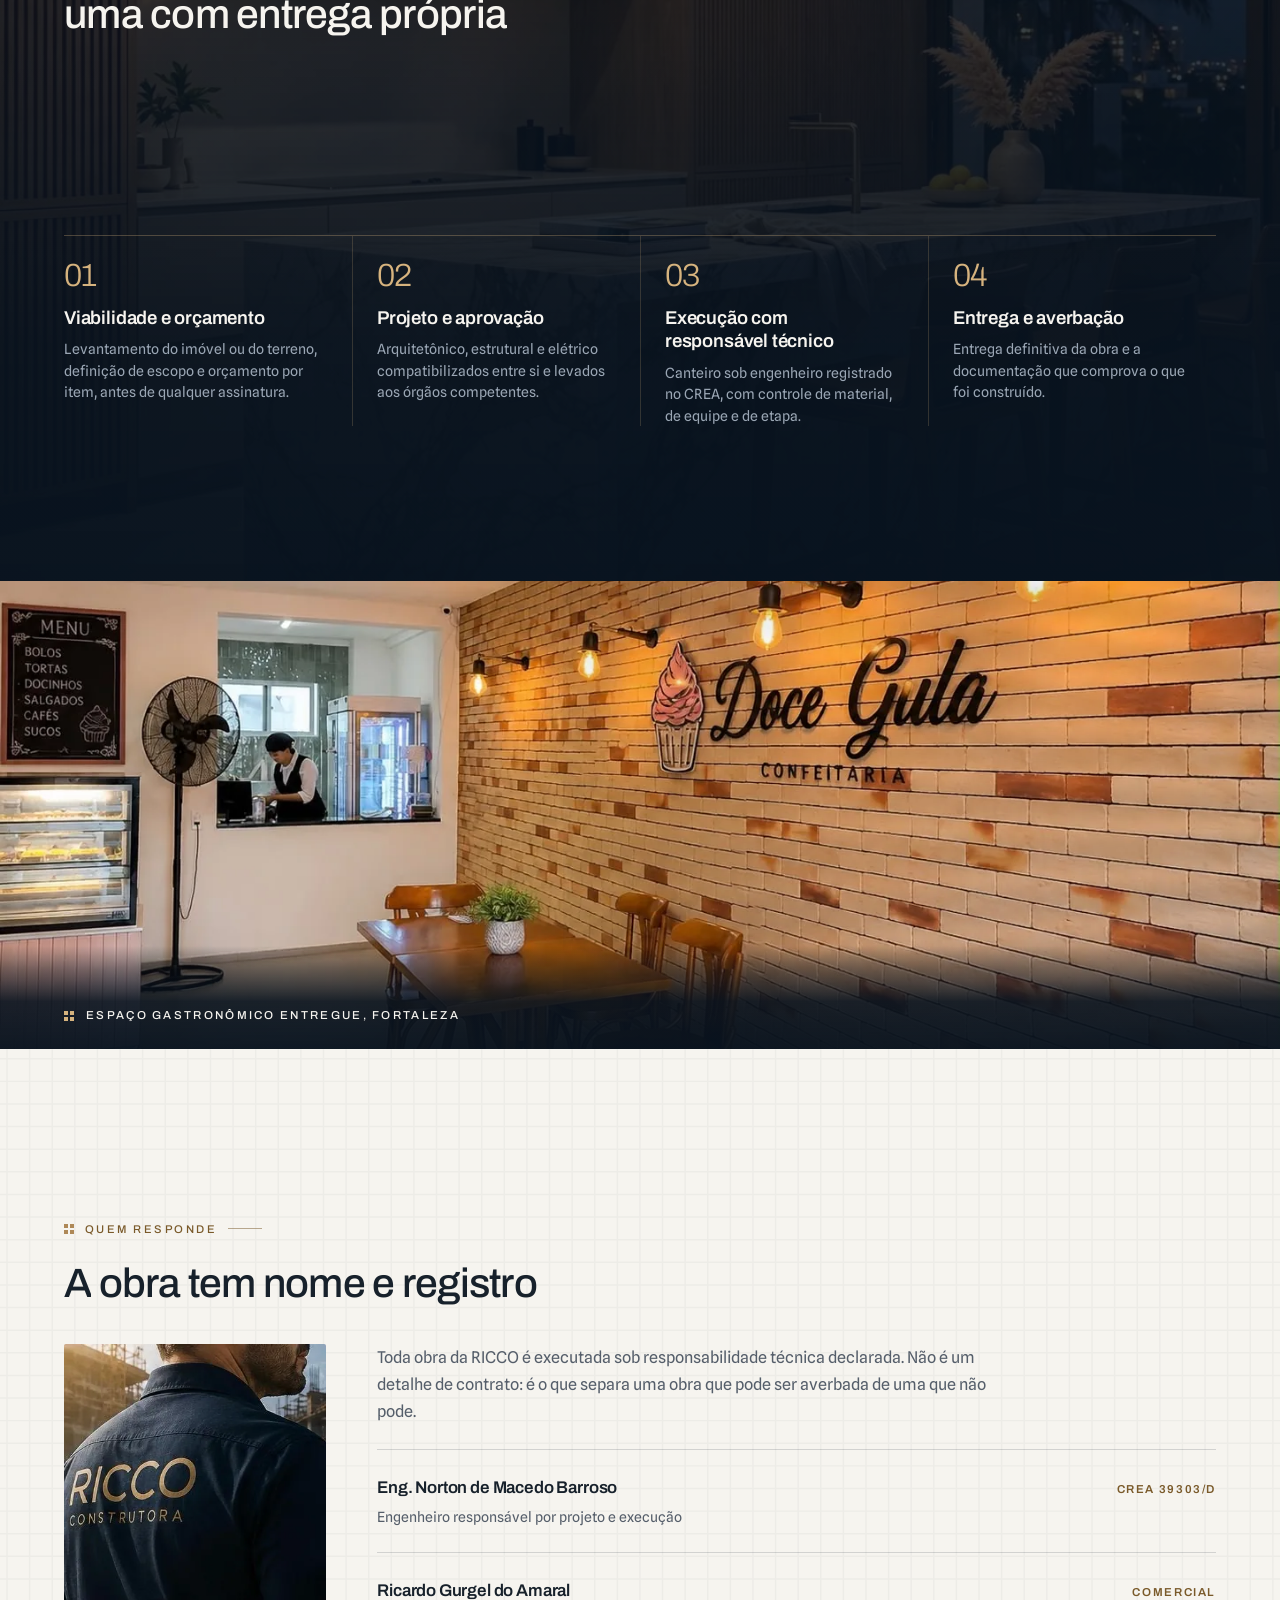
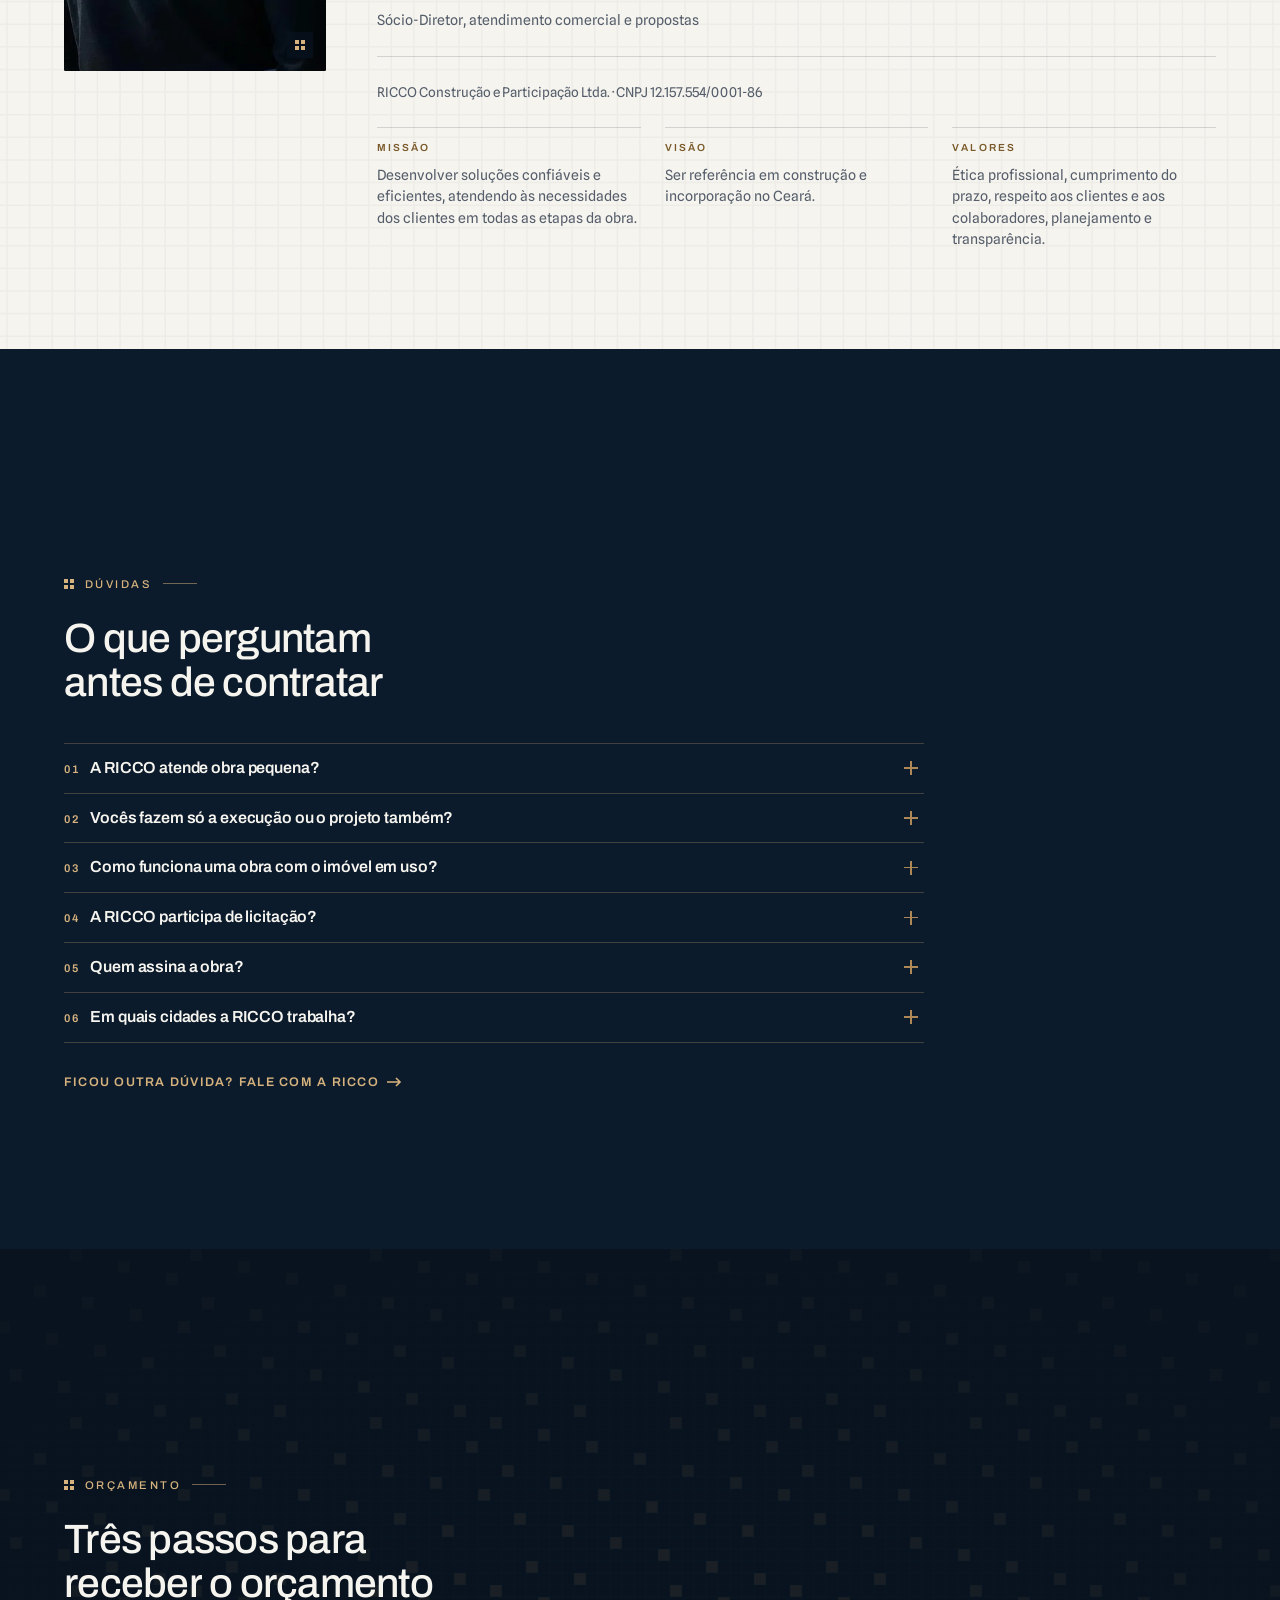
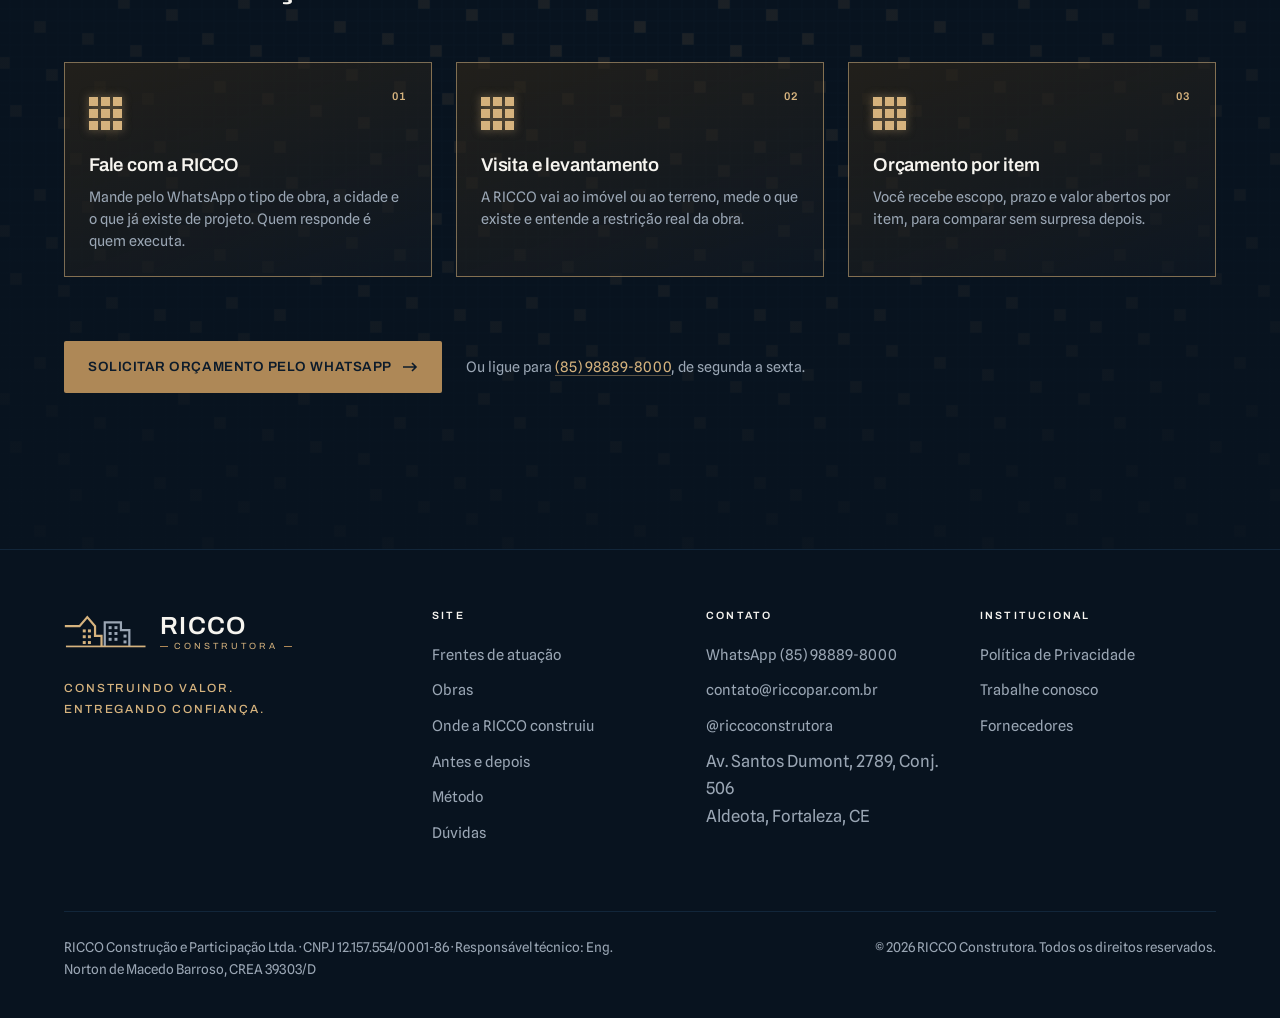
==== commit 1ad5ee12: "ajustes" ====
--- a/deploy-vercel/index.html
+++ b/deploy-vercel/index.html
@@ -262,25 +262,37 @@
           <span class="rule"></span>
         </p>
         <div data-reveal="soft"><h2 id="lancamento-h">Loteamento Park Ville, em Maracanaú</h2></div>
-        <p class="lede" data-reveal>Empreendimento em lançamento da RICCO: lotes a partir de 125 m², com ruas asfaltadas, rede de água e esgoto, iluminação em LED e área de lazer completa. Abaixo, o masterplan do loteamento e a obra de terraplenagem já em andamento.</p>
-      </div>
-
-      <div class="lanc-grid" data-reveal>
-        <figure class="lanc-fig">
+        <p class="lede" data-reveal>Empreendimento em lançamento da RICCO em Maracanaú. O masterplan mostra o loteamento pronto; a foto aérea, a obra de terraplenagem já em andamento no terreno.</p>
+      </div>
+
+      <div class="lanc" data-reveal>
+        <figure class="lanc-fig lanc-fig--plano">
           <img src="assets/img/lancamento/parkville-plano.webp" width="1200" height="800" alt="Masterplan do Loteamento Park Ville, em Maracanaú: quadras de lotes, ruas arborizadas, lagoa, playground e área de lazer." loading="lazy" decoding="async">
           <figcaption>Masterplan do empreendimento</figcaption>
         </figure>
-        <figure class="lanc-fig">
+
+        <aside class="lanc-card on-dark">
+          <p class="lanc-kicker">Lotes a partir de</p>
+          <p class="lanc-metric"><span data-count="125" data-suffix="">125</span><span class="lanc-unit">m²</span></p>
+          <ul class="lanc-specs">
+            <li><span class="mj"><i></i><i></i><i></i><i></i></span>Ruas asfaltadas e sinalizadas</li>
+            <li><span class="mj"><i></i><i></i><i></i><i></i></span>Rede de água e esgoto</li>
+            <li><span class="mj"><i></i><i></i><i></i><i></i></span>Iluminação em LED</li>
+            <li><span class="mj"><i></i><i></i><i></i><i></i></span>Árvores e paisagismo</li>
+            <li><span class="mj"><i></i><i></i><i></i><i></i></span>Área de lazer completa</li>
+          </ul>
+          <div class="lanc-cta">
+            <a class="btn" data-wa-btn="lancamento" href="https://wa.me/5585988898000">
+              Saber mais sobre o Park Ville
+              <svg class="arw" width="15" height="10" viewBox="0 0 15 10" fill="none" aria-hidden="true"><path d="M0 5h13M9 1l4 4-4 4" stroke="currentColor" stroke-width="1.6"/></svg>
+            </a>
+          </div>
+        </aside>
+
+        <figure class="lanc-fig lanc-fig--obra">
           <img src="assets/img/lancamento/parkville-obra.webp" width="1200" height="787" alt="Vista aérea da obra do Loteamento Park Ville em andamento, com terraplenagem, máquinas e a lagoa já demarcada." loading="lazy" decoding="async">
           <figcaption>Obra em andamento</figcaption>
         </figure>
-      </div>
-
-      <div class="lanc-cta" data-reveal>
-        <a class="btn" data-wa-btn="lancamento" href="https://wa.me/5585988898000">
-          Saber mais sobre o Park Ville
-          <svg class="arw" width="15" height="10" viewBox="0 0 15 10" fill="none" aria-hidden="true"><path d="M0 5h13M9 1l4 4-4 4" stroke="currentColor" stroke-width="1.6"/></svg>
-        </a>
       </div>
     </div>
   </section>
--- a/deploy-vercel/css/styles.css
+++ b/deploy-vercel/css/styles.css
@@ -575,13 +575,24 @@
 .ba-dot:focus-visible{outline:3px solid var(--gold-300);outline-offset:3px}
 .ba-sr{position:absolute;width:1px;height:1px;padding:0;margin:-1px;overflow:hidden;clip:rect(0,0,0,0);white-space:nowrap;border:0}
 
-/* ===================================================== LANCAMENTO (Park Ville) */
-.lanc-grid{display:grid;grid-template-columns:1fr 1fr;gap:var(--s3);margin-top:var(--s4)}
+/* ===================================================== LANCAMENTO (Park Ville)
+   Feature do empreendimento: masterplan (render) como visual principal, um
+   cartao navy com a oferta ao lado e a foto real da obra como faixa larga
+   embaixo. Grade por areas para segurar essa composicao. */
+.lanc{
+  display:grid;grid-template-columns:1.4fr 1fr;
+  grid-template-areas:"plano card" "obra obra";
+  gap:var(--s3);margin-top:var(--s4);align-items:start;
+}
 .lanc-fig{
   margin:0;position:relative;overflow:hidden;background:var(--bone-100);border-radius:2px;
   box-shadow:0 24px 60px -34px rgba(8,19,31,.55);
 }
-.lanc-fig img{display:block;width:100%;height:100%;aspect-ratio:3/2;object-fit:cover}
+.lanc-fig img{display:block;width:100%;height:100%;object-fit:cover}
+.lanc-fig--plano{grid-area:plano}
+.lanc-fig--plano img{aspect-ratio:3/2}
+.lanc-fig--obra{grid-area:obra}
+.lanc-fig--obra img{aspect-ratio:3/1}
 .lanc-fig figcaption{
   position:absolute;left:0;right:0;bottom:0;z-index:2;
   padding:var(--s3) var(--s2) var(--s1);
@@ -589,8 +600,41 @@
   text-transform:uppercase;color:var(--bone-50);
   background:linear-gradient(to top,rgba(8,19,31,.86),rgba(8,19,31,0));
 }
+/* cartao da oferta: navy dentro da secao clara, filete de ouro no topo */
+.lanc-card{
+  grid-area:card;position:relative;overflow:hidden;
+  background:var(--navy-800);color:var(--bone-50);border-radius:2px;
+  padding:var(--s4) var(--s3);display:flex;flex-direction:column;
+  box-shadow:0 24px 60px -34px rgba(8,19,31,.6);
+}
+.lanc-card::before{content:"";position:absolute;top:0;left:0;right:0;height:2px;background:var(--gold-500)}
+.lanc-kicker{
+  font-family:var(--ff-display);font-size:.7rem;font-weight:500;
+  letter-spacing:.22em;text-transform:uppercase;color:var(--gold-300);
+}
+.lanc-metric{
+  font-family:var(--ff-display);font-weight:600;line-height:1;margin-top:8px;
+  font-size:clamp(2.6rem,6vw,3.6rem);color:var(--bone-50);
+  display:flex;align-items:baseline;gap:8px;
+}
+.lanc-unit{font-size:.4em;letter-spacing:.02em;color:var(--steel-300)}
+.lanc-specs{
+  list-style:none;margin:var(--s3) 0 0;padding:0;
+  border-top:1px solid rgba(214,179,126,.22);
+}
+.lanc-specs li{
+  display:flex;align-items:center;gap:11px;
+  padding:11px 0;border-bottom:1px solid rgba(214,179,126,.14);
+  font-size:.92rem;color:var(--bone-100);
+}
+.lanc-specs .mj i{background:var(--gold-300)}
 .lanc-cta{margin-top:var(--s4)}
-@media (max-width:720px){.lanc-grid{grid-template-columns:1fr}}
+.lanc-card .btn{width:100%;justify-content:center}
+
+@media (max-width:860px){
+  .lanc{grid-template-columns:1fr;grid-template-areas:"plano" "card" "obra"}
+  .lanc-fig--obra img{aspect-ratio:2/1}
+}
 
 /* ======================================== FAIXA FULL-BLEED (entrega)
    Capitulo que e so imagem, de borda a borda. Nao precisa de uma tela
